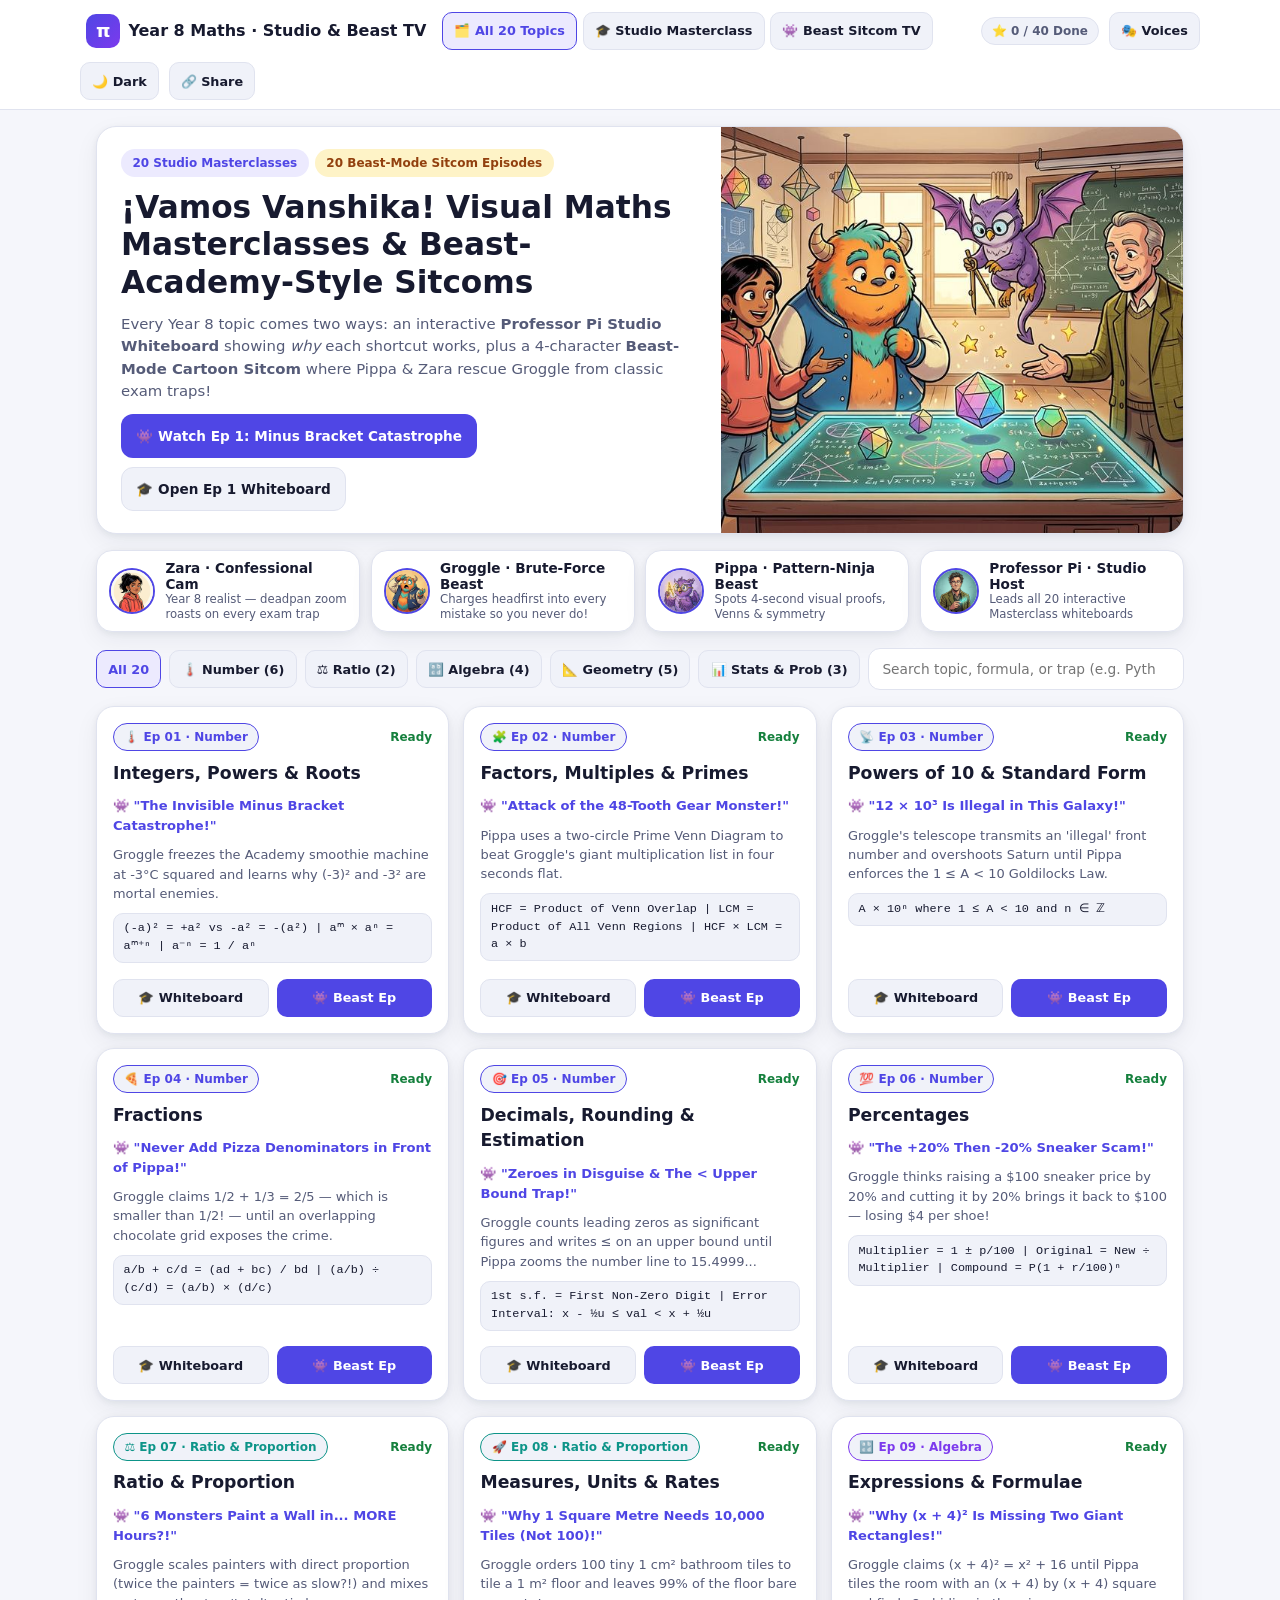
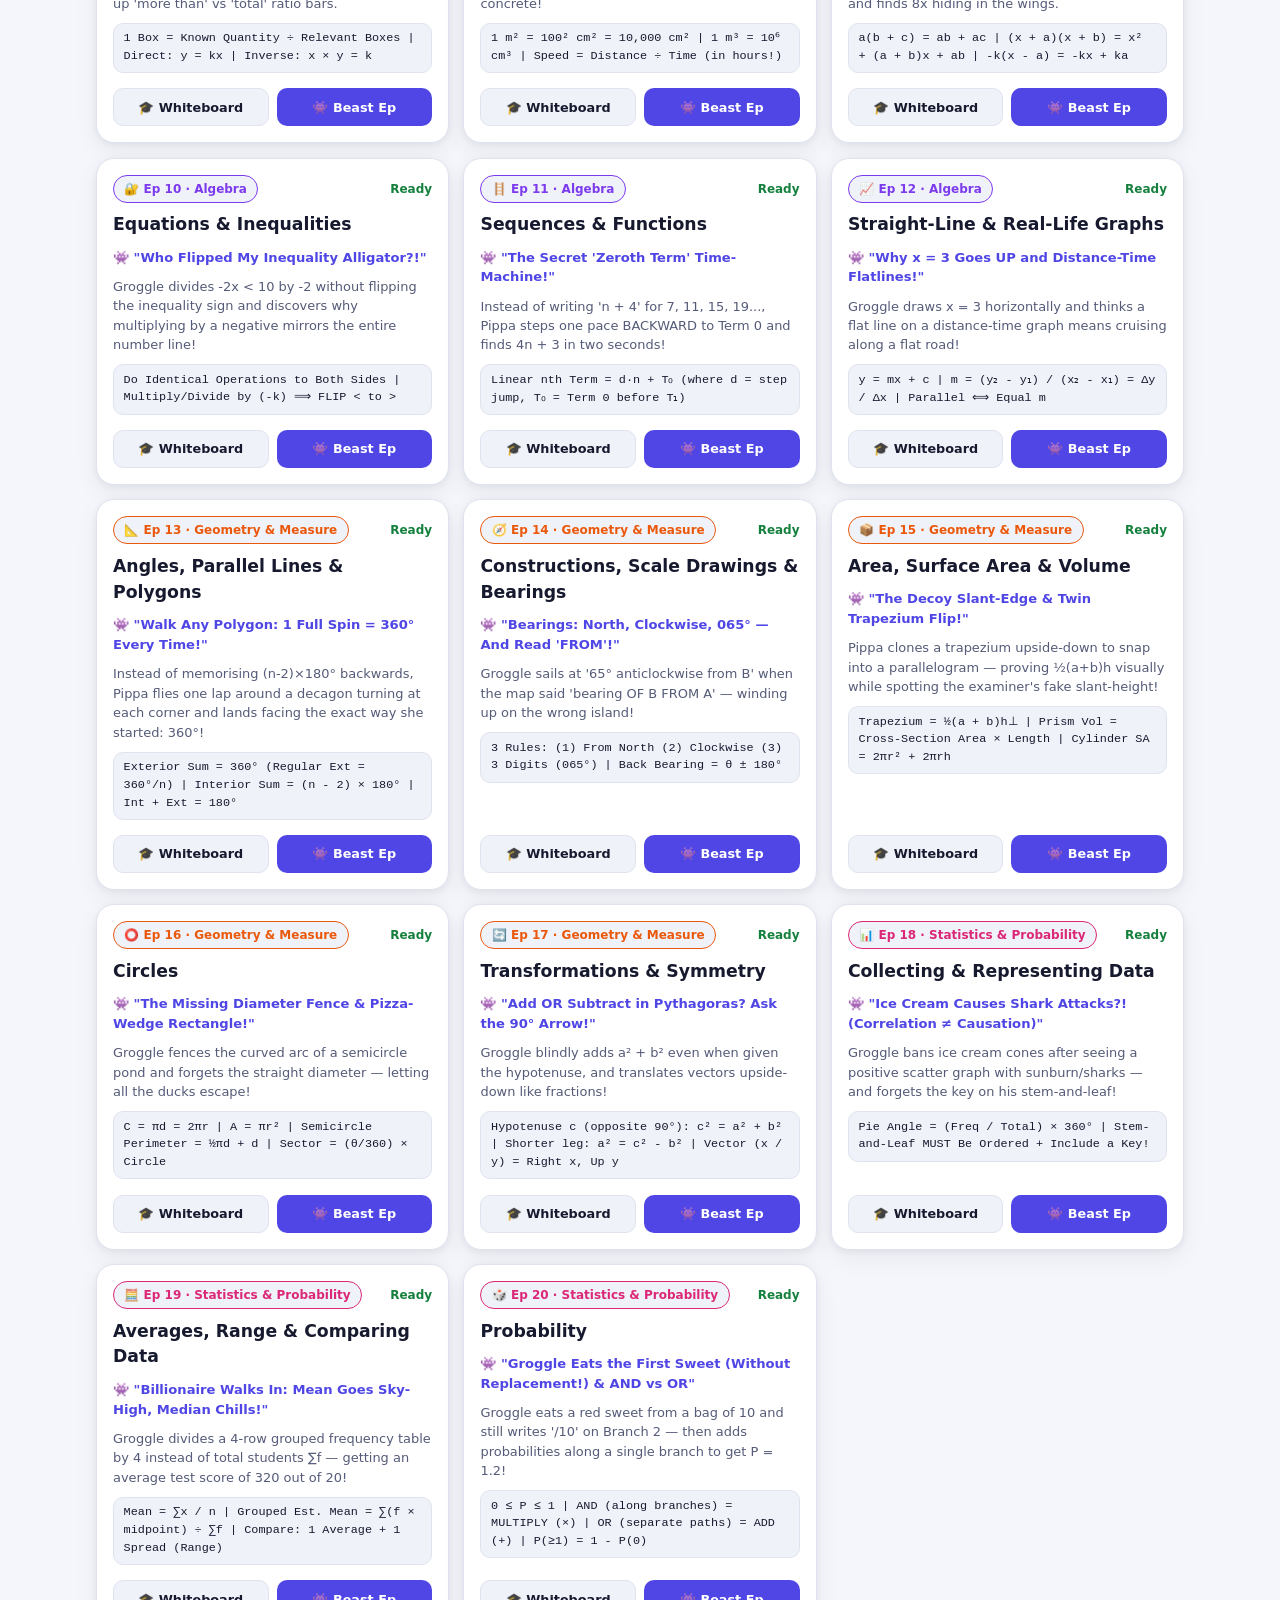
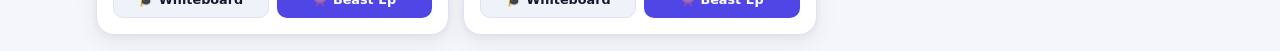
==== public/coaching/index.html @ c162de12 "Geography Lab skeleton: engine ported from Maths Lab, 17-topic contract, geography authoring spec Co" ====
<!DOCTYPE html>
<html lang="en" data-theme="light">
<head>
<meta charset="UTF-8">
<meta name="viewport" content="width=device-width, initial-scale=1.0">
<title>Year 8 Maths Lab — Studio Masterclasses &amp; Beast-Mode Sitcoms</title>
<style>
:root {
  --bg: #f5f6fb;
  --surface: #ffffff;
  --surface-2: #f0f2f9;
  --ink: #171a2f;
  --ink-2: #555b78;
  --line: #e0e3ef;
  --brand: #4f46e5;
  --brand-2: #7c3aed;
  --brand-ink: #ffffff;
  --brand-soft: #eceafe;
  --accent: #f59e0b;
  --accent-soft: #fef3c7;
  --good: #15803d;
  --good-soft: #dcfce7;
  --bad: #c2410c;
  --bad-soft: #ffedd5;
  --info: #0369a1;
  --info-soft: #e0f2fe;
  --s-number: #4f46e5;
  --s-ratio: #0d9488;
  --s-algebra: #7c3aed;
  --s-geometry: #ea580c;
  --s-stats: #db2777;
  --shadow: 0 2px 6px rgba(23,26,47,0.06), 0 8px 24px rgba(23,26,47,0.06);
}
html[data-theme="dark"] {
  --bg: #0e1020;
  --surface: #171a2f;
  --surface-2: #1f2340;
  --ink: #eef0ff;
  --ink-2: #a8aecb;
  --line: #2c3156;
  --brand: #8b85ff;
  --brand-2: #b18cff;
  --brand-ink: #0e1020;
  --brand-soft: #262a52;
  --accent: #fbbf24;
  --accent-soft: #3a2f10;
  --good: #4ade80;
  --good-soft: #12301f;
  --bad: #fb923c;
  --bad-soft: #3a1f10;
  --info: #38bdf8;
  --info-soft: #0c2a3a;
  --s-number: #8b85ff;
  --s-ratio: #2dd4bf;
  --s-algebra: #b18cff;
  --s-geometry: #fb923c;
  --s-stats: #f472b6;
  --shadow: 0 2px 8px rgba(0,0,0,0.35), 0 10px 28px rgba(0,0,0,0.3);
}
* { box-sizing: border-box; }
body {
  margin: 0;
  background: var(--bg);
  color: var(--ink);
  font-family: ui-sans-serif, system-ui, -apple-system, "Segoe UI", Roboto, sans-serif;
  line-height: 1.5;
  -webkit-tap-highlight-color: transparent;
}
button, select, input { font-family: inherit; }
.topbar {
  position: sticky;
  top: 0;
  z-index: 40;
  background: var(--surface);
  border-bottom: 1px solid var(--line);
  padding: 0.55rem 1rem;
}
.topbar-inner {
  max-width: 1120px;
  margin: 0 auto;
  display: flex;
  align-items: center;
  gap: 0.6rem;
  flex-wrap: wrap;
}
.brand-mark {
  display: inline-flex;
  align-items: center;
  gap: 0.5rem;
  font-weight: 900;
  font-size: 1rem;
  color: var(--ink);
  background: none;
  border: 0;
  padding: 0.25rem 0.4rem;
  cursor: pointer;
  min-height: 44px;
}
.pi-badge {
  width: 34px;
  height: 34px;
  border-radius: 10px;
  background: linear-gradient(135deg, var(--brand), var(--brand-2));
  color: #fff;
  display: inline-flex;
  align-items: center;
  justify-content: center;
  font-size: 1.15rem;
  font-weight: 900;
}
.nav-tabs {
  display: flex;
  gap: 0.35rem;
  flex-wrap: wrap;
}
.btn {
  display: inline-flex;
  align-items: center;
  justify-content: center;
  gap: 0.4rem;
  min-height: 44px;
  padding: 0.5rem 0.9rem;
  border-radius: 12px;
  border: 1px solid var(--line);
  background: var(--surface-2);
  color: var(--ink);
  font-weight: 800;
  font-size: 0.85rem;
  cursor: pointer;
  transition: transform 0.12s ease, background 0.15s ease, border-color 0.15s ease;
  white-space: nowrap;
}
.btn:hover { border-color: var(--brand); }
.btn:active { transform: scale(0.98); }
.btn-primary {
  background: var(--brand);
  color: var(--brand-ink);
  border-color: transparent;
}
.btn-accent {
  background: var(--accent);
  color: #171a2f;
  border-color: transparent;
}
.btn-active {
  background: var(--brand-soft);
  color: var(--brand);
  border-color: var(--brand);
}
.btn-sm {
  min-height: 38px;
  padding: 0.35rem 0.7rem;
  font-size: 0.8rem;
  border-radius: 10px;
}
.spacer { flex: 1; }
.chip {
  display: inline-flex;
  align-items: center;
  gap: 0.3rem;
  padding: 0.25rem 0.65rem;
  border-radius: 999px;
  font-size: 0.75rem;
  font-weight: 800;
  background: var(--surface-2);
  color: var(--ink-2);
  border: 1px solid var(--line);
  font-variant-numeric: tabular-nums;
}
.container {
  max-width: 1120px;
  margin: 0 auto;
  padding: 1rem;
}
.embed-mode .topbar { display: none; }
.embed-mode .only-standalone { display: none !important; }
.embed-mode .container { padding: 0.5rem; max-width: 100%; }

/* Hero & Cast */
.hero-card {
  background: var(--surface);
  border: 1px solid var(--line);
  border-radius: 20px;
  box-shadow: var(--shadow);
  overflow: hidden;
  display: grid;
  grid-template-columns: 1.15fr 0.85fr;
  gap: 0;
  margin-bottom: 1rem;
}
@media (max-width: 820px) {
  .hero-card { grid-template-columns: 1fr; }
}
.hero-copy {
  padding: 1.35rem 1.5rem;
  display: flex;
  flex-direction: column;
  justify-content: center;
  gap: 0.75rem;
}
.hero-title {
  margin: 0;
  font-size: clamp(1.35rem, 2.6vw, 1.95rem);
  font-weight: 900;
  line-height: 1.2;
}
.hero-sub {
  margin: 0;
  color: var(--ink-2);
  font-size: 0.93rem;
}
.hero-art-wrap {
  position: relative;
  min-height: 220px;
  background: var(--surface-2);
}
.hero-art-wrap img {
  width: 100%;
  height: 100%;
  object-fit: cover;
  display: block;
}
.cast-strip {
  display: grid;
  grid-template-columns: repeat(4, minmax(0, 1fr));
  gap: 0.65rem;
  margin-bottom: 1rem;
}
@media (max-width: 720px) {
  .cast-strip { grid-template-columns: repeat(2, minmax(0, 1fr)); }
}
.cast-pill {
  display: flex;
  align-items: center;
  gap: 0.65rem;
  padding: 0.6rem 0.75rem;
  background: var(--surface);
  border: 1px solid var(--line);
  border-radius: 16px;
  box-shadow: var(--shadow);
  cursor: pointer;
  text-align: left;
  min-height: 64px;
}
.cast-pill:hover { border-color: var(--brand); }
.cast-pill img {
  width: 46px;
  height: 46px;
  border-radius: 50%;
  object-fit: cover;
  border: 2px solid var(--brand);
  flex-shrink: 0;
}
.cast-name { font-weight: 900; font-size: 0.85rem; color: var(--ink); }
.cast-role { font-size: 0.73rem; color: var(--ink-2); line-height: 1.25; }

/* Filters & Grid */
.filter-bar {
  display: flex;
  gap: 0.5rem;
  flex-wrap: wrap;
  align-items: center;
  margin-bottom: 1rem;
}
.search-input {
  min-height: 42px;
  padding: 0.45rem 0.85rem;
  border-radius: 12px;
  border: 1px solid var(--line);
  background: var(--surface);
  color: var(--ink);
  font-size: 0.86rem;
  min-width: 210px;
  flex: 1;
}
.topic-grid {
  display: grid;
  grid-template-columns: repeat(auto-fill, minmax(305px, 1fr));
  gap: 0.9rem;
}
.topic-card {
  background: var(--surface);
  border: 1px solid var(--line);
  border-radius: 18px;
  padding: 1rem;
  box-shadow: var(--shadow);
  display: flex;
  flex-direction: column;
  gap: 0.6rem;
}
.formula-pill {
  font-family: ui-monospace, SFMono-Regular, Menlo, monospace;
  font-size: 0.74rem;
  padding: 0.4rem 0.6rem;
  border-radius: 10px;
  background: var(--surface-2);
  color: var(--ink);
  border: 1px solid var(--line);
  overflow-x: auto;
}
.card-actions {
  margin-top: auto;
  padding-top: 0.35rem;
  display: grid;
  grid-template-columns: 1fr 1fr;
  gap: 0.5rem;
}

/* Stage layout */
.stage-header {
  display: flex;
  align-items: center;
  justify-content: space-between;
  gap: 0.6rem;
  flex-wrap: wrap;
  margin-bottom: 0.75rem;
}
.stage-card {
  background: var(--surface);
  border: 1px solid var(--line);
  border-radius: 20px;
  box-shadow: var(--shadow);
  padding: 1rem;
}
.chapter-pills {
  display: flex;
  gap: 0.4rem;
  overflow-x: auto;
  padding-bottom: 0.4rem;
  margin-bottom: 0.75rem;
}
.board-wrap {
  position: relative;
  border-radius: 16px;
  overflow: hidden;
  border: 2px solid var(--line);
  background: var(--surface-2);
}
canvas.math-stage {
  display: block;
  width: 100%;
  height: 300px;
}
@media (max-width: 600px) {
  canvas.math-stage { height: 250px; }
}
.eq-banner {
  margin-top: 0.65rem;
  padding: 0.65rem 0.9rem;
  border-radius: 12px;
  background: var(--brand-soft);
  color: var(--brand);
  font-weight: 900;
  font-size: 0.95rem;
  text-align: center;
  font-family: ui-monospace, SFMono-Regular, Menlo, monospace;
}
.slider-bar {
  margin-top: 0.65rem;
  padding: 0.6rem 0.9rem;
  border-radius: 12px;
  background: var(--surface-2);
  border: 1px solid var(--line);
  display: flex;
  align-items: center;
  gap: 0.75rem;
  flex-wrap: wrap;
}
.slider-bar input[type="range"] {
  flex: 1;
  min-width: 140px;
  accent-color: var(--brand);
  height: 28px;
  cursor: pointer;
}
.narration-box {
  margin-top: 0.75rem;
  padding: 0.85rem 1rem;
  border-radius: 14px;
  background: var(--surface-2);
  border-left: 4px solid var(--brand);
  display: flex;
  align-items: flex-start;
  gap: 0.75rem;
}
.coach-avatar-wrap {
  position: relative;
  flex-shrink: 0;
}
.coach-avatar-wrap img {
  width: 54px;
  height: 54px;
  border-radius: 50%;
  object-fit: cover;
  border: 2.5px solid var(--brand);
}
.transport-bar {
  margin-top: 0.75rem;
  display: flex;
  align-items: center;
  gap: 0.5rem;
  flex-wrap: wrap;
}

/* Sitcom Stage */
.sitcom-grid {
  display: grid;
  grid-template-columns: 1.05fr 0.95fr;
  gap: 0.9rem;
  align-items: stretch;
}
@media (max-width: 860px) {
  .sitcom-grid { grid-template-columns: 1fr; }
}
.comic-panel {
  border-radius: 18px;
  border: 3px solid var(--ink);
  background: linear-gradient(160deg, var(--surface) 0%, var(--surface-2) 100%);
  padding: 1rem;
  position: relative;
  display: flex;
  flex-direction: column;
  justify-content: space-between;
  min-height: 315px;
  transition: transform 0.22s ease, border-color 0.2s ease;
}
.comic-panel.cam-cutaway {
  border-color: #e11d48;
  background: radial-gradient(circle at 30% 20%, var(--bad-soft), var(--surface) 72%);
}
.rec-badge {
  display: none;
  align-items: center;
  gap: 0.35rem;
  font-size: 0.72rem;
  font-weight: 900;
  color: #e11d48;
  letter-spacing: 0.06em;
}
.comic-panel.cam-cutaway .rec-badge { display: inline-flex; }
.rec-dot {
  width: 9px;
  height: 9px;
  border-radius: 50%;
  background: #e11d48;
  animation: blinkRec 1s infinite;
}
@keyframes blinkRec { 0%, 100% { opacity: 1; } 50% { opacity: 0.2; } }

.stage-lineup {
  display: grid;
  grid-template-columns: repeat(4, minmax(0, 1fr));
  gap: 0.5rem;
  margin: 0.65rem 0;
}
.actor-slot {
  display: flex;
  flex-direction: column;
  align-items: center;
  padding: 0.45rem 0.3rem;
  border-radius: 14px;
  border: 2px solid transparent;
  opacity: 0.58;
  transform: scale(0.94);
  transition: transform 0.2s ease, opacity 0.2s ease, border-color 0.2s ease, background 0.2s ease;
}
.actor-slot.speaking {
  opacity: 1;
  transform: scale(1.05);
  border-color: var(--brand);
  background: var(--brand-soft);
}
.actor-portrait-box {
  position: relative;
  width: 68px;
  height: 68px;
}
.actor-portrait-box img {
  width: 100%;
  height: 100%;
  border-radius: 50%;
  object-fit: cover;
  border: 2.5px solid var(--ink);
}
.mouth-viseme {
  position: absolute;
  bottom: -4px;
  right: -4px;
  width: 26px;
  height: 22px;
  border-radius: 10px;
  background: var(--surface);
  border: 2px solid var(--ink);
  display: flex;
  align-items: center;
  justify-content: center;
}
.speech-bubble {
  position: relative;
  background: var(--surface);
  border: 2.5px solid var(--ink);
  border-radius: 16px;
  padding: 0.85rem 1rem;
  font-weight: 800;
  font-size: 0.96rem;
  box-shadow: 4px 4px 0 rgba(23,26,47,0.14);
}
.speech-bubble.shout {
  border-color: var(--bad);
  background: var(--bad-soft);
}
.speech-bubble.eureka {
  border-color: var(--accent);
  background: var(--accent-soft);
}
html[data-theme="dark"] .speech-bubble.eureka { color: var(--ink); }

/* Quiz & Trap Cards */
.quiz-card {
  margin-top: 1rem;
  padding: 1rem;
  border-radius: 16px;
  border: 2px solid var(--line);
  background: var(--surface);
}
.opt-grid {
  display: grid;
  grid-template-columns: repeat(2, minmax(0, 1fr));
  gap: 0.55rem;
  margin-top: 0.7rem;
}
@media (max-width: 540px) {
  .opt-grid { grid-template-columns: 1fr; }
}
.opt-btn {
  min-height: 46px;
  padding: 0.6rem 0.85rem;
  border-radius: 12px;
  border: 2px solid var(--line);
  background: var(--surface-2);
  color: var(--ink);
  font-weight: 800;
  text-align: left;
  cursor: pointer;
}
.opt-btn.correct { background: var(--good-soft); border-color: var(--good); color: var(--good); }
.opt-btn.wrong { background: var(--bad-soft); border-color: var(--bad); color: var(--bad); }
.feedback-box {
  margin-top: 0.75rem;
  padding: 0.8rem 0.95rem;
  border-radius: 12px;
  background: var(--surface-2);
  border-left: 4px solid var(--good);
  font-size: 0.86rem;
}
.trap-grid {
  display: grid;
  grid-template-columns: repeat(3, minmax(0, 1fr));
  gap: 0.75rem;
  margin-top: 0.75rem;
}
@media (max-width: 820px) {
  .trap-grid { grid-template-columns: 1fr; }
}
.trap-item {
  padding: 0.85rem;
  border-radius: 14px;
  border: 1.5px solid var(--line);
  background: var(--surface-2);
  display: flex;
  flex-direction: column;
  gap: 0.55rem;
}

/* Broadcast clean mode */
.broadcast-on .hide-broadcast { display: none !important; }

/* Modal & Toast */
.modal-backdrop {
  position: fixed;
  inset: 0;
  z-index: 80;
  background: rgba(14, 16, 32, 0.62);
  display: none;
  align-items: center;
  justify-content: center;
  padding: 1rem;
}
.modal-backdrop.open { display: flex; }
.modal-box {
  width: 100%;
  max-width: 540px;
  background: var(--surface);
  border: 1px solid var(--line);
  border-radius: 20px;
  padding: 1.2rem;
  box-shadow: var(--shadow);
  max-height: 90vh;
  overflow-y: auto;
}
.toast {
  position: fixed;
  bottom: 1.2rem;
  right: 1.2rem;
  z-index: 95;
  padding: 0.7rem 1rem;
  border-radius: 12px;
  background: var(--ink);
  color: var(--surface);
  font-weight: 800;
  font-size: 0.85rem;
  display: none;
  box-shadow: var(--shadow);
}
.toast.show { display: block; }
.hidden { display: none !important; }
</style>
</head>
<body>

<header class="topbar hide-broadcast" id="top-header">
  <div class="topbar-inner">
    <button type="button" class="brand-mark" onclick="setMainView('hub')" aria-label="Back to all 20 topics">
      <span class="pi-badge" aria-hidden="true">π</span>
      <span>Year 8 Maths · Studio &amp; Beast TV</span>
    </button>
    <nav class="nav-tabs" aria-label="Coaching views">
      <button type="button" class="btn btn-sm btn-active" id="nav-hub-btn" onclick="setMainView('hub')">🗂️ All 20 Topics</button>
      <button type="button" class="btn btn-sm" id="nav-mc-btn" onclick="setMainView('masterclass')">🎓 Studio Masterclass</button>
      <button type="button" class="btn btn-sm" id="nav-sitcom-btn" onclick="setMainView('sitcom')">👾 Beast Sitcom TV</button>
    </nav>
    <div class="spacer"></div>
    <span class="chip" id="watched-counter" title="Completed Masterclasses and Beast Sitcoms">⭐ 0 / 40 Done</span>
    <button type="button" class="btn btn-sm" onclick="openVoiceModal()" aria-label="Voice Cast Settings">🎭 Voices</button>
    <button type="button" class="btn btn-sm" id="theme-btn" onclick="toggleTheme()" aria-label="Toggle Light or Dark Theme">🌙 Dark</button>
    <button type="button" class="btn btn-sm" onclick="shareCurrentView()" aria-label="Copy link">🔗 Share</button>
  </div>
</header>

<main class="container" id="app-container">

  <!-- VIEW 1: 20-TOPIC HUB -->
  <section id="hub-view">
    <div class="hero-card">
      <div class="hero-copy">
        <div style="display:flex;gap:0.4rem;flex-wrap:wrap;">
          <span class="chip" style="background:var(--brand-soft);color:var(--brand);border-color:transparent;">20 Studio Masterclasses</span>
          <span class="chip" style="background:var(--accent-soft);color:#92400e;border-color:transparent;">20 Beast-Mode Sitcom Episodes</span>
        </div>
        <h1 class="hero-title">¡Vamos Vanshika! Visual Maths Masterclasses &amp; Beast-Academy-Style Sitcoms</h1>
        <p class="hero-sub">Every Year 8 topic comes two ways: an interactive <strong>Professor Pi Studio Whiteboard</strong> showing <em>why</em> each shortcut works, plus a 4-character <strong>Beast-Mode Cartoon Sitcom</strong> where Pippa &amp; Zara rescue Groggle from classic exam traps!</p>
        <div style="display:flex;gap:0.55rem;flex-wrap:wrap;">
          <button type="button" class="btn btn-primary" onclick="openTopicMode('integers-powers', 'sitcom')">👾 Watch Ep 1: Minus Bracket Catastrophe</button>
          <button type="button" class="btn" onclick="openTopicMode('integers-powers', 'masterclass')">🎓 Open Ep 1 Whiteboard</button>
        </div>
      </div>
      <div class="hero-art-wrap">
        <img id="hero-banner-img" alt="Beast Mode Maths Academy cast gathered around a glowing geometry holo-table">
      </div>
    </div>

    <div class="cast-strip" aria-label="Meet the Cast — tap any character to hear their voice">
      <button type="button" class="cast-pill" onclick="auditionCastBanner('zara')">
        <img id="cast-img-zara" alt="Zara portrait">
        <div>
          <div class="cast-name">Zara · Confessional Cam</div>
          <div class="cast-role">Year 8 realist — deadpan zoom roasts on every exam trap</div>
        </div>
      </button>
      <button type="button" class="cast-pill" onclick="auditionCastBanner('groggle')">
        <img id="cast-img-groggle" alt="Groggle Beast portrait">
        <div>
          <div class="cast-name">Groggle · Brute-Force Beast</div>
          <div class="cast-role">Charges headfirst into every mistake so you never do!</div>
        </div>
      </button>
      <button type="button" class="cast-pill" onclick="auditionCastBanner('pippa')">
        <img id="cast-img-pippa" alt="Pippa Owl-Dragon portrait">
        <div>
          <div class="cast-name">Pippa · Pattern-Ninja Beast</div>
          <div class="cast-role">Spots 4-second visual proofs, Venns &amp; symmetry</div>
        </div>
      </button>
      <button type="button" class="cast-pill" onclick="auditionCastBanner('profpi')">
        <img id="cast-img-profpi" alt="Professor Pi portrait">
        <div>
          <div class="cast-name">Professor Pi · Studio Host</div>
          <div class="cast-role">Leads all 20 interactive Masterclass whiteboards</div>
        </div>
      </button>
    </div>

    <div class="filter-bar">
      <button type="button" class="btn btn-sm btn-active" id="strand-all" onclick="filterStrand('All')">All 20</button>
      <button type="button" class="btn btn-sm" id="strand-number" onclick="filterStrand('Number')">🌡️ Number (6)</button>
      <button type="button" class="btn btn-sm" id="strand-ratio" onclick="filterStrand('Ratio & Proportion')">⚖️ Ratio (2)</button>
      <button type="button" class="btn btn-sm" id="strand-algebra" onclick="filterStrand('Algebra')">🔡 Algebra (4)</button>
      <button type="button" class="btn btn-sm" id="strand-geometry" onclick="filterStrand('Geometry & Measure')">📐 Geometry (5)</button>
      <button type="button" class="btn btn-sm" id="strand-stats" onclick="filterStrand('Statistics & Probability')">📊 Stats &amp; Prob (3)</button>
      <input type="search" id="topic-search" class="search-input" placeholder="Search topic, formula, or trap (e.g. Pythagoras, Venn, standard form)..." oninput="onSearchInput(this.value)" aria-label="Search topics">
    </div>

    <div class="topic-grid" id="topic-grid-box"></div>
  </section>

  <!-- VIEW 2: INTERACTIVE STUDIO MASTERCLASS WHITEBOARD -->
  <section id="mc-view" class="hidden">
    <div class="stage-header hide-broadcast">
      <div style="display:flex;align-items:center;gap:0.5rem;flex-wrap:wrap;">
        <button type="button" class="btn btn-sm only-standalone" onclick="setMainView('hub')">← All 20 Topics</button>
        <button type="button" class="btn btn-sm only-standalone" onclick="stepTopic(-1)" aria-label="Previous topic">◀ Prev Topic</button>
        <span class="chip" id="mc-topic-badge" style="font-size:0.84rem;color:var(--ink);font-weight:900;">Topic 1</span>
        <button type="button" class="btn btn-sm only-standalone" onclick="stepTopic(1)" aria-label="Next topic">Next Topic ▶</button>
      </div>
      <div style="display:flex;align-items:center;gap:0.5rem;flex-wrap:wrap;">
        <button type="button" class="btn btn-sm btn-accent" onclick="switchActiveMode('sitcom')">👾 Switch to Beast Sitcom Episode →</button>
      </div>
    </div>

    <div class="stage-card">
      <div class="chapter-pills" id="mc-chapter-bar" role="tablist" aria-label="Masterclass chapters"></div>

      <div class="board-wrap">
        <canvas id="mc-canvas" class="math-stage"></canvas>
      </div>

      <div class="eq-banner" id="mc-eq-banner"></div>

      <div class="slider-bar">
        <label for="mc-slider" style="font-weight:800;font-size:0.84rem;" id="mc-slider-label">Interactive Parameter:</label>
        <input type="range" id="mc-slider" min="1" max="6" value="3" step="1" oninput="onMcSlider(this.value)">
        <span class="chip" id="mc-slider-val" style="background:var(--brand);color:var(--brand-ink);border:0;">3</span>
      </div>

      <div class="narration-box">
        <div class="coach-avatar-wrap">
          <img id="mc-prof-img" alt="Professor Pi narrating">
        </div>
        <div style="min-width:0;flex:1;">
          <div style="font-weight:900;font-size:0.82rem;color:var(--brand);" id="mc-chapter-title">Chapter 1</div>
          <div style="font-weight:800;font-size:0.88rem;margin-top:0.15rem;" id="mc-caption-line"></div>
          <p style="margin:0.35rem 0 0;font-size:0.9rem;color:var(--ink-2);" id="mc-narration-text"></p>
        </div>
      </div>

      <div class="transport-bar">
        <button type="button" class="btn btn-primary" id="mc-play-btn" onclick="toggleMcPlay()">▶ Play Spoken Masterclass</button>
        <button type="button" class="btn btn-sm" onclick="stepMcChapter(-1)">⏮ Prev Step</button>
        <button type="button" class="btn btn-sm" onclick="stepMcChapter(1)">Next Step ⏭</button>
        <label for="mc-speed-sel" class="chip" style="cursor:pointer;">
          Speed
          <select id="mc-speed-sel" onchange="setSpeed(this.value)" style="border:0;background:transparent;color:inherit;font-weight:800;">
            <option value="0.9">0.9×</option>
            <option value="1" selected>1.0×</option>
            <option value="1.15">1.15×</option>
            <option value="1.3">1.3×</option>
          </select>
        </label>
        <button type="button" class="btn btn-sm" onclick="openVoiceModal()">🎭 Voice Cast</button>
      </div>

      <div class="quiz-card" id="mc-checkpoint-box"></div>
    </div>
  </section>

  <!-- VIEW 3: BEAST-MODE CARTOON SITCOM EPISODE -->
  <section id="sitcom-view" class="hidden">
    <div class="stage-header hide-broadcast">
      <div style="display:flex;align-items:center;gap:0.5rem;flex-wrap:wrap;">
        <button type="button" class="btn btn-sm only-standalone" onclick="setMainView('hub')">← All 20 Episodes</button>
        <button type="button" class="btn btn-sm only-standalone" onclick="stepTopic(-1)" aria-label="Previous episode">◀ Prev Ep</button>
        <span class="chip" id="sitcom-ep-badge" style="font-size:0.84rem;color:var(--ink);font-weight:900;">S01E01</span>
        <button type="button" class="btn btn-sm only-standalone" onclick="stepTopic(1)" aria-label="Next episode">Next Ep ▶</button>
      </div>
      <div style="display:flex;align-items:center;gap:0.5rem;flex-wrap:wrap;">
        <button type="button" class="btn btn-sm" id="broadcast-btn" onclick="toggleBroadcast()">🎥 YouTube Mode</button>
        <button type="button" class="btn btn-sm btn-active" onclick="switchActiveMode('masterclass')">🎓 Open Studio Whiteboard →</button>
      </div>
    </div>

    <div class="stage-card">
      <div style="display:flex;align-items:center;justify-content:space-between;gap:0.5rem;flex-wrap:wrap;margin-bottom:0.65rem;">
        <div>
          <div style="font-size:0.76rem;font-weight:900;color:var(--brand);text-transform:uppercase;letter-spacing:0.05em;" id="sitcom-scene-label">Scene 1</div>
          <h2 style="margin:0.1rem 0 0;font-size:1.2rem;font-weight:900;" id="sitcom-ep-title">Episode Title</h2>
        </div>
        <div class="chapter-pills" id="sitcom-beat-strip" style="margin:0;padding:0;"></div>
      </div>

      <div class="sitcom-grid">
        <!-- Left: Multi-Character Comic Panel + Lip-Sync Cast -->
        <div class="comic-panel" id="sitcom-comic-panel">
          <div style="display:flex;align-items:center;justify-content:space-between;gap:0.5rem;">
            <span class="chip" id="sitcom-mood-chip" style="font-weight:900;">🎬 BEAST ACADEMY STUDIO</span>
            <span class="rec-badge"><span class="rec-dot"></span> CONFESSIONAL CAM · REC</span>
          </div>

          <div class="stage-lineup" id="sitcom-cast-lineup"></div>

          <div class="speech-bubble" id="sitcom-speech-bubble">
            <div style="font-size:0.75rem;font-weight:900;text-transform:uppercase;color:var(--brand);margin-bottom:0.25rem;" id="sitcom-speaker-name">Groggle</div>
            <div id="sitcom-dialogue-text"></div>
          </div>
        </div>

        <!-- Right: Synchronized Holo-Table Visual Proof -->
        <div style="display:flex;flex-direction:column;gap:0.55rem;">
          <div class="board-wrap" style="flex:1;">
            <canvas id="sitcom-canvas" class="math-stage"></canvas>
          </div>
          <div class="slider-bar" style="margin:0;">
            <label for="sitcom-slider" style="font-weight:800;font-size:0.8rem;" id="sitcom-slider-label">Holo-Table Control:</label>
            <input type="range" id="sitcom-slider" min="1" max="6" value="3" step="1" oninput="onMcSlider(this.value)">
            <span class="chip" id="sitcom-slider-val">3</span>
          </div>
        </div>
      </div>

      <div class="transport-bar">
        <button type="button" class="btn btn-primary" id="sitcom-play-btn" onclick="toggleSitcomPlay()">▶ Play Cartoon Episode</button>
        <button type="button" class="btn btn-sm" onclick="stepSitcomLine(-1)">⏮ Prev Line</button>
        <button type="button" class="btn btn-sm" onclick="stepSitcomLine(1)">Next Line ⏭</button>
        <button type="button" class="btn btn-sm" onclick="openVoiceModal()">🎭 Voice Cast</button>
        <button type="button" class="btn btn-sm hide-broadcast" id="exit-broadcast-note" onclick="toggleBroadcast()" style="display:none;">Exit Broadcast</button>
      </div>

      <!-- End of Episode: Beast Trap or Truth? Roast Game -->
      <div class="quiz-card hide-broadcast" style="margin-top:1rem;">
        <div style="display:flex;align-items:center;justify-content:space-between;gap:0.5rem;flex-wrap:wrap;">
          <div>
            <h3 style="margin:0;font-size:1rem;font-weight:900;">🔥 Beast Trap or Truth? — Roast Groggle's Maths!</h3>
            <p style="margin:0.15rem 0 0;font-size:0.82rem;color:var(--ink-2);">Tap <strong>🚨 TRAP!</strong> or <strong>✅ TRUTH!</strong> on all 3 cards (answers stay hidden until you act).</p>
          </div>
          <span class="chip" id="trap-score-chip" style="background:var(--accent-soft);color:#92400e;border:0;">Score: 0 / 3</span>
        </div>
        <div class="trap-grid" id="sitcom-trap-grid"></div>
      </div>
    </div>
  </section>

</main>

<!-- VOICE CAST & NEURAL STUDIO MODAL -->
<div class="modal-backdrop" id="voice-modal" role="dialog" aria-modal="true" aria-labelledby="voice-modal-title">
  <div class="modal-box">
    <div style="display:flex;align-items:center;justify-content:space-between;gap:0.5rem;margin-bottom:0.75rem;">
      <h2 id="voice-modal-title" style="margin:0;font-size:1.1rem;font-weight:900;">🎭 4-Character Voice Cast &amp; Audio Engine</h2>
      <button type="button" class="btn btn-sm" onclick="closeVoiceModal()">✕ Close</button>
    </div>
    <p style="margin:0 0 0.85rem;font-size:0.84rem;color:var(--ink-2);">Each character is locked to a distinct voice profile (female voices for Zara &amp; Pippa, warm British coach for Professor Pi, deep comic voice for Groggle). Swap or test any voice below:</p>
    <div id="voice-cast-rows" style="display:flex;flex-direction:column;gap:0.65rem;"></div>
    <div style="margin-top:0.9rem;padding:0.75rem;border-radius:12px;background:var(--surface-2);border:1px solid var(--line);display:flex;align-items:center;justify-content:space-between;gap:0.75rem;flex-wrap:wrap;">
      <div style="min-width:0;flex:1;">
        <div style="font-weight:900;font-size:0.85rem;">✨ Kokoro-82M Browser Neural Voices (Optional HD)</div>
        <div style="font-size:0.76rem;color:var(--ink-2);" id="neural-status-text">Instant device voices active (zero download wait). Toggle HD neural voices when online on Mac/iPad.</div>
      </div>
      <button type="button" class="btn btn-sm btn-primary" id="neural-toggle-btn" onclick="toggleNeuralAudio()">Enable HD Neural</button>
    </div>
  </div>
</div>

<div class="toast" id="toast-box" role="status" aria-live="polite"></div>

<script>
var TOPICS = [{"id": "integers-powers", "num": 1, "title": "Integers, Powers & Roots", "strand": "Number", "icon": "🌡️", "vizType": "powers_sign", "sliderLabel": "Base value a", "sliderMin": 2, "sliderMax": 6, "sliderDefault": 3, "epTitle": "The Invisible Minus Bracket Catastrophe!", "epHook": "Groggle freezes the Academy smoothie machine at -3°C squared and learns why (-3)² and -3² are mortal enemies.", "keyFormula": "(-a)² = +a²  vs  -a² = -(a²)  |  aᵐ × aⁿ = aᵐ⁺ⁿ  |  a⁻ⁿ = 1 / aⁿ", "masterclass": {"chapters": [{"title": "1. Discovery Hook: Two Buttons, Opposite Answers", "boardEq": "(-3)² = +9   but   -3² = -9", "caption": "Why do (-3)² and -3² give opposite signs when the digits look identical?", "narration": "Welcome to Studio Masterclass, Vanshika! Look closely at the board. Negative three in brackets squared equals positive nine, yet negative three squared without brackets equals negative nine! Before touching any rule, ask: what is the power of two actually hugging?"}, {"title": "2. Visual Proof: Who Does the Exponent Hug?", "boardEq": "(-a)² = (-a) × (-a) = +a²  |  -a² = -(a × a)", "caption": "An exponent only applies to the symbol immediately to its left — brackets bundle the minus sign inside!", "narration": "Drag the base slider below the whiteboard to test different numbers. With brackets, the exponent hugs the entire parcel, so negative three times negative three flips direction twice on the number line to land on positive nine. Without brackets, BIDMAS powers three first to get nine, and the lonely minus waits outside to make negative nine!"}, {"title": "3. Pattern Escalator: Zero & Negative Indices", "boardEq": "3³=27 → 3²=9 → 3¹=3 → 3⁰=1 → 3⁻¹=1/3 → 3⁻²=1/9", "caption": "Stepping down an index divides by the base — never multiplies by a negative!", "narration": "Watch what happens as we step down the powers of three. Twenty-seven divided by three is nine, divided by three is three, divided by three again forces three to the power zero to equal one! Keep dividing by three and three to the negative two becomes one ninth — a tiny positive fraction, never a negative number."}, {"title": "4. Examiner Trap vs Beast Shortcut", "boardEq": "TRAP: 2⁻³ = -6 ❌   |   SHORTCUT: 2⁻³ = 1 / 2³ = 1/8 ✅", "caption": "Negative index = Reciprocal ('1 over'), NOT a negative answer!", "narration": "Examiners love setting two traps in one question: evaluating minus four squared without brackets, or writing two to the negative three as minus six. Whenever you spot a negative power, whisper 'reciprocal' — flip it downstairs into one over two cubed, giving positive one eighth."}], "checkpoint": {"question": "Work out the exact value of (-4)² + -4² + 5⁰.", "options": ["1", "33", "-31", "0"], "correct": 0, "ask": "Evaluate brackets vs no-brackets squares plus a zero power, then sum them.", "answerText": "1", "why": "(-4)² = +16, while -4² = -(4×4) = -16, so they cancel to 0; then 5⁰ = 1, giving 0 + 1 = 1."}}, "sitcom": {"lines": [{"sp": "groggle", "mood": "shout", "scene": "Scene 1 · Smoothie Lab Disaster", "display": "STAND BACK! The recipe needs +9°C, so I typed -3² on the cryo-dial! Minus times minus is PLUS, baby!", "spoken": "Stand back everyone! The smoothie recipe needs plus nine degrees, so I typed minus three squared on the cryo dial! Minus times minus is plus, baby!"}, {"sp": "zara", "mood": "cam", "scene": "Scene 2 · Confessional Cam", "display": "🎥 [CONFESSIONAL] Every element in this room just froze solid. Even my eyelashes have icicles because Groggle forgot two curved lines called BRACKETS.", "spoken": "Every single thing in this room just froze solid. Even my eyelashes have icicles, because Groggle forgot two little curved lines called brackets."}, {"sp": "pippa", "mood": "eureka", "scene": "Scene 3 · Pippa's Exponent Hug Rule", "display": "Hoot-ha! Exponents have short arms, Groggle! Without brackets, the little ² only hugs the 3 → -(3 × 3) = -9°C!", "spoken": "Hoot ha! Exponents have tiny short arms, Groggle! Without brackets, the little two only hugs the three, giving minus open bracket three times three, which is negative nine degrees!"}, {"sp": "groggle", "mood": "normal", "scene": "Scene 3 · Pippa's Exponent Hug Rule", "display": "Wait—so if I wrap the minus inside a bracket hug like (-3)², THEN both minuses multiply?", "spoken": "Wait a second. So if I wrap the minus sign inside a bracket hug, like open bracket negative three close bracket squared, then both minuses multiply?"}, {"sp": "profpi", "mood": "normal", "scene": "Scene 4 · Professor Pi's Escalator Test", "display": "Spot on! (-3) × (-3) = +9. Now quick — defrost valve B says 2⁻³ litres per second. Don't you dare say -6!", "spoken": "Spot on Groggle! Negative three times negative three is positive nine. Now quick, defrost valve B says two to the power negative three litres per second. Don't you dare say negative six!"}, {"sp": "pippa", "mood": "eureka", "scene": "Scene 4 · Professor Pi's Escalator Test", "display": "Walk down the division staircase! 2²=4, 2¹=2, 2⁰=1, 2⁻¹=1/2, 2⁻²=1/4, so 2⁻³ = 1/8!", "spoken": "Walk down the division staircase! Two squared is four, two to the one is two, two to the zero is one, then a half, a quarter, and two to the negative three is one eighth!"}, {"sp": "zara", "mood": "normal", "scene": "Scene 5 · Showdown Solve", "display": "Negative power means FLIP IT DOWNSTAIRS, not flip it negative. Cryo-blender unlocked: (-5)² - 3² + 7⁰ = 25 - 9 + 1 = 17!", "spoken": "Negative power means flip it downstairs, not flip it negative. Cryo blender unlocked: bracket negative five squared is twenty-five, minus nine, plus seven to the zero which is one, equals seventeen!"}, {"sp": "groggle", "mood": "normal", "scene": "Scene 5 · Showdown Solve", "display": "Mango slushies saved! From now on, every negative number gets a bracket seatbelt before squaring!", "spoken": "Mango slushies saved! From now on, every negative number gets a bracket seatbelt before squaring!"}], "traps": [{"stmt": "(-5)² and -5² both equal +25.", "isTruth": false, "fix": "TRAP! (-5)² = +25, whereas -5² means -(5 × 5) = -25 because only the 5 is squared."}, {"stmt": "3⁻² equals 1/9, which is greater than zero.", "isTruth": true, "fix": "TRUTH! A negative index takes the reciprocal: 3⁻² = 1 / 3² = 1/9 > 0."}, {"stmt": "Any non-zero number raised to the power 0 equals 1 (so (-99)⁰ = 1).", "isTruth": true, "fix": "TRUTH! Dividing any non-zero value by itself gives a¹ ÷ a¹ = a⁰ = 1."}]}}, {"id": "factors-multiples", "num": 2, "title": "Factors, Multiples & Primes", "strand": "Number", "icon": "🧩", "vizType": "prime_venn", "sliderLabel": "Number pair preset", "sliderMin": 1, "sliderMax": 5, "sliderDefault": 2, "epTitle": "Attack of the 48-Tooth Gear Monster!", "epHook": "Pippa uses a two-circle Prime Venn Diagram to beat Groggle's giant multiplication list in four seconds flat.", "keyFormula": "HCF = Product of Venn Overlap  |  LCM = Product of All Venn Regions  |  HCF × LCM = a × b", "masterclass": {"chapters": [{"title": "1. Discovery Hook: Prime DNA of Every Integer", "boardEq": "24 = 2³ × 3   and   36 = 2² × 3²", "caption": "Every integer > 1 has one unique Prime Factor DNA fingerprint (and 1 is NOT prime!).", "narration": "Think of prime numbers — two, three, five, seven, eleven — as the LEGO bricks of mathematics. Why isn't one a prime number? Because a prime needs exactly two distinct factors, and if one were prime, prime factorisation wouldn't be unique! Break twenty-four and thirty-six into prime trees first."}, {"title": "2. Visual Proof: The Prime Venn Diagram Shortcut", "boardEq": "Overlap = {2, 2, 3} → HCF = 12  |  All = {2, 2, 2, 3, 3} → LCM = 72", "caption": "Drop shared prime bricks into the middle lens: Overlap = HCF, Whole Diagram = LCM!", "narration": "Slide through the number pairs on the interactive Venn board. Pair up matching primes from twenty-four and thirty-six into the centre intersection: two, two, and three multiply to twelve, your Highest Common Factor! Now multiply every prime visible across all three zones — twelve times the leftover two times the leftover three gives seventy-two, your Lowest Common Multiple!"}, {"title": "3. Beast Identity: HCF × LCM = a × b", "boardEq": "12 × 72 = 864   and   24 × 36 = 864 ✨", "caption": "Why HCF × LCM = a × b: the overlap primes are counted twice, matching both full numbers!", "narration": "Here is a brilliant competition-maths secret: when you multiply HCF by LCM, you multiply every region once plus the middle overlap a second time — which reconstructs a times b! That lets you find a mystery number instantly in reverse HCF-LCM puzzles."}, {"title": "4. Examiner Trap: Factor vs Multiple Mix-Up", "boardEq": "Factors FIT IN (≤ n)  |  Multiples MULTIPLY UP (≥ n, sync cycles!)", "caption": "Splitting into equal gift bags → HCF. Flashing lights / gears syncing again → LCM!", "narration": "In word problems, students lose marks by picking HCF when they needed LCM. Remember: cutting ribbons or packing identical boxes without leftovers asks what fits inside, so use HCF. Two buses, beacons, or gear wheels lining up again in the future asks when cycles meet, so use LCM!"}], "checkpoint": {"question": "Given A = 2³ × 3 × 5 and B = 2² × 3² × 7, what is HCF(A, B)?", "options": ["12", "6", "2520", "36"], "correct": 0, "ask": "Pick the shared prime factors with the smaller power from each prime present in both A and B.", "answerText": "12 (since 2² × 3¹ = 4 × 3 = 12)", "why": "Both share two 2s (2²) and one 3 (3¹); 5 and 7 aren't shared, so HCF = 4 × 3 = 12."}}, "sitcom": {"lines": [{"sp": "groggle", "mood": "shout", "scene": "Scene 1 · Vault Gear Room", "display": "Gear A has 24 teeth, Gear B has 36! I'm writing every multiple on the wall until they match: 36, 72... wait, 36+36 is 62?!", "spoken": "Gear A has twenty-four teeth and Gear B has thirty-six! I'm writing every multiple on the wall until they match: thirty-six, seventy-two... wait, is thirty-six plus thirty-six sixty-two?!"}, {"sp": "zara", "mood": "cam", "scene": "Scene 2 · Confessional Cam", "display": "🎥 [CONFESSIONAL] If exams gave marks for wall graffiti and arithmetic typos, Groggle would be at Oxford. Watch what happens when numbers hit 180 and 252.", "spoken": "If exams gave marks for wall graffiti and addition typos, Groggle would already be at Oxford. Just wait till the exam asks for one hundred and eighty and two hundred and fifty-two."}, {"sp": "pippa", "mood": "eureka", "scene": "Scene 3 · Holo-Venn Snap", "display": "Stop listing, start snapping into primes! 24 = 2×2×2×3 and 36 = 2×2×3×3. Toss matching twins {2, 2, 3} into the Venn overlap!", "spoken": "Stop listing and start snapping into primes! Twenty-four is two times two times two times three, and thirty-six is two times two times three times three. Toss matching twins two, two, three into the Venn overlap!"}, {"sp": "profpi", "mood": "normal", "scene": "Scene 4 · Overlap vs Union", "display": "Look how clean that is! Overlap = 2×2×3 = 12 (HCF). Multiply EVERY number inside the Venn — 2 × 12 × 3 = 72 (LCM)!", "spoken": "Look how clean that is! The overlap is two times two times three equals twelve, the H C F. Multiply every number inside the Venn, two times twelve times three, and boom: seventy-two is the L C M!"}, {"sp": "groggle", "mood": "shout", "scene": "Scene 4 · Overlap vs Union", "display": "WAIT — shouldn't I toss the number 1 into my prime tree too?! 1 feels super prime!", "spoken": "Wait! Shouldn't I toss the number one into my prime tree too?! One feels super prime!"}, {"sp": "zara", "mood": "normal", "scene": "Scene 5 · Why 1 Is Banned", "display": "1 only has ONE factor — itself! If 1 were prime, your factor tree would grow 1×1×1 forever like a cursed beanstalk.", "spoken": "One only has one factor, itself! If one were prime, your factor tree would keep sprouting one times one times one forever like a cursed beanstalk."}, {"sp": "pippa", "mood": "eureka", "scene": "Scene 5 · Gear Sync Solve", "display": "72 tooth-clicks ÷ 24 = 3 turns of Gear A, and 72 ÷ 36 = 2 turns of Gear B! Vault door open!", "spoken": "Seventy-two tooth clicks divided by twenty-four is three turns of Gear A, and divided by thirty-six is two turns of Gear B! Vault door open!"}], "traps": [{"stmt": "1 is the smallest prime number.", "isTruth": false, "fix": "TRAP! 2 is the smallest prime (and the only even prime). Primes must have EXACTLY two distinct factors."}, {"stmt": "For two numbers in prime form, LCM uses the HIGHEST power of every prime present.", "isTruth": true, "fix": "TRUTH! Taking max powers equals multiplying all three regions of the Prime Venn Diagram."}, {"stmt": "If two lighthouse beams flash every 15 s and 20 s, you need HCF to find when they flash together next.", "isTruth": false, "fix": "TRAP! Repeating cycles meeting in the future uses LCM(15, 20) = 60 seconds, not HCF."}]}}, {"id": "standard-form", "num": 3, "title": "Powers of 10 & Standard Form", "strand": "Number", "icon": "📡", "vizType": "std_form", "sliderLabel": "Power of 10 (n)", "sliderMin": -4, "sliderMax": 6, "sliderDefault": 4, "epTitle": "12 × 10³ Is Illegal in This Galaxy!", "epHook": "Groggle's telescope transmits an 'illegal' front number and overshoots Saturn until Pippa enforces the 1 ≤ A < 10 Goldilocks Law.", "keyFormula": "A × 10ⁿ   where   1 ≤ A < 10   and   n ∈ ℤ", "masterclass": {"chapters": [{"title": "1. Discovery Hook: The Goldilocks Gate (1 ≤ A < 10)", "boardEq": "45,000 = 4.5 × 10⁴ ✅   (NEVER 45 × 10³ ❌)", "caption": "Standard form has one non-negotiable law: the front number A must have ONE non-zero digit before the decimal point.", "narration": "Scientists measure everything from bacteria at zero point zero zero zero two metres to galaxies billions of kilometres wide. Standard form writes every number as A times ten to the n, where A sits strictly from one up to, but not including, ten!"}, {"title": "2. Visual Proof: Decimal Place-Value Shifts", "boardEq": "0.00038 = 3.8 × 10⁻⁴   |   7,200,000 = 7.2 × 10⁶", "caption": "Count how many place-value columns the digits shift — never just 'count zeros'!", "narration": "Drag the exponent slider on the whiteboard! Notice why 'counting zeros' fails on seven point two million: there are only five zeros, yet the seven shifted six columns from the units place, so n is six! For tiny numbers starting zero point zero zero zero three eight, three point eight is divided by ten four times, giving ten to the negative four."}, {"title": "3. Multiplying & Renormalising Standard Form", "boardEq": "(4 × 10⁵) × (3 × 10⁴) = 12 × 10⁹ → 1.2 × 10¹⁰", "caption": "If A ≥ 10 after multiplying, divide A by 10 and pay +1 to the power of 10!", "narration": "When multiplying in standard form, group numbers with numbers and tens with tens: four times three is twelve, and ten to the five times ten to the four is ten to the nine. Wait — twelve breaks the Goldilocks Gate! Divide twelve by ten to get one point two, and balance it by multiplying ten to the nine by ten, giving one point two times ten to the ten!"}, {"title": "4. Adding Standard Form: Match Powers First!", "boardEq": "6.2 × 10⁵ + 5 × 10⁴ = 6.2 × 10⁵ + 0.5 × 10⁵ = 6.7 × 10⁵", "caption": "You can only add like place values — rewrite to the same power of 10 or ordinary numbers!", "narration": "Never add exponents when adding standard form! Rewrite five times ten to the four as zero point five times ten to the five so both share ten to the five, then add six point two plus zero point five to get six point seven times ten to the five."}], "checkpoint": {"question": "Calculate (5 × 10⁻³) × (6 × 10⁷) and give your answer in valid standard form.", "options": ["3 × 10⁵", "30 × 10⁴", "3 × 10³", "3 × 10⁻²¹"], "correct": 0, "ask": "Multiply the front numbers, add the indices, then adjust A into 1 ≤ A < 10.", "answerText": "3 × 10⁵", "why": "5 × 6 = 30 and 10⁻³ × 10⁷ = 10⁴, giving 30 × 10⁴ = (3 × 10¹) × 10⁴ = 3 × 10⁵."}}, "sitcom": {"lines": [{"sp": "groggle", "mood": "shout", "scene": "Scene 1 · Academy Observatory", "display": "Probe coordinates locked! 4 × 10³ times 3 × 10² equals... 12 × 10⁵ kilometres! Launching snack rocket!", "spoken": "Probe coordinates locked! Four times ten cubed, times three times ten squared, equals twelve times ten to the five kilometres! Launching snack rocket!"}, {"sp": "pippa", "mood": "eureka", "scene": "Scene 2 · Goldilocks Alarm", "display": "🚨 WEE-WOO! Goldilocks Gate Violation! Your front number is 12! Standard form demands 1 ≤ A < 10 — 12 is trespassing!", "spoken": "Wee woo! Goldilocks Gate violation! Your front number is twelve! Standard form demands A is at least one and strictly less than ten. Twelve is trespassing!"}, {"sp": "zara", "mood": "cam", "scene": "Scene 2 · Confessional Cam", "display": "🎥 [CONFESSIONAL] Technically 12 × 10⁵ is the right size, which is why Groggle argues for ten minutes before losing the final accuracy mark anyway.", "spoken": "Technically twelve times ten to the five is the right size, which is why Groggle always argues for ten minutes before losing the final accuracy mark anyway."}, {"sp": "profpi", "mood": "normal", "scene": "Scene 3 · See-Saw Compensation", "display": "Think of a balanced see-saw, Groggle: shrink 12 ÷ 10 → 1.2 on the left, so grow 10⁵ × 10 → 10⁶ on the right!", "spoken": "Think of a balanced see-saw, Groggle: shrink twelve divided by ten to one point two on the left, so grow ten to the five times ten into ten to the six on the right!"}, {"sp": "groggle", "mood": "normal", "scene": "Scene 4 · Tiny Microbe Trap", "display": "Ooh! What if I get 0.4 × 10⁻³? 0.4 is too tiny! Multiply 0.4 × 10 → 4, so shrink the power to 10⁻⁴!", "spoken": "Ooh! What if I get zero point four times ten to the negative three? Zero point four is too tiny! Multiply it by ten to get four, so shrink the power down to ten to the negative four!"}, {"sp": "pippa", "mood": "eureka", "scene": "Scene 5 · Addition Showdown", "display": "Careful on the fuel gauge: 3 × 10⁴ + 2 × 10³ is NOT 5 × 10⁷! That's 30,000 + 2,000 = 32,000 = 3.2 × 10⁴!", "spoken": "And careful on the fuel gauge: three times ten to the four plus two times ten cubed is not five times ten to the seven! That is thirty thousand plus two thousand, which is three point two times ten to the four!"}], "traps": [{"stmt": "0.85 × 10⁴ is written in correct standard form.", "isTruth": false, "fix": "TRAP! A = 0.85 is less than 1. Correct standard form is 8.5 × 10³."}, {"stmt": "3.4 × 10⁻³ is larger than 9.9 × 10⁻⁴.", "isTruth": true, "fix": "TRUTH! Compare powers of 10 first: -3 > -4 (0.0034 > 0.00099)."}, {"stmt": "To add 4 × 10⁵ and 3 × 10⁵, you get 7 × 10¹⁰.", "isTruth": false, "fix": "TRAP! Keep the shared place-value unit 10⁵: 4 × 10⁵ + 3 × 10⁵ = 7 × 10⁵."}]}}, {"id": "fractions", "num": 4, "title": "Fractions", "strand": "Number", "icon": "🍕", "vizType": "frac_grid", "sliderLabel": "Grid slice preset", "sliderMin": 1, "sliderMax": 5, "sliderDefault": 2, "epTitle": "Never Add Pizza Denominators in Front of Pippa!", "epHook": "Groggle claims 1/2 + 1/3 = 2/5 — which is smaller than 1/2! — until an overlapping chocolate grid exposes the crime.", "keyFormula": "a/b + c/d = (ad + bc) / bd  |  (a/b) ÷ (c/d) = (a/b) × (d/c)", "masterclass": {"chapters": [{"title": "1. Sanity Check Hook: Why 1/2 + 1/3 Cannot Be 2/5", "boardEq": "1/2 = 0.50,  yet  2/5 = 0.40  →  Adding positive slice shrank the pizza?! ❌", "caption": "Number sense catches denominator-addition mistakes in one second!", "narration": "Before memorising any fraction rule, try this number-sense sanity check. If someone adds one half plus one third and writes two fifths, notice two fifths is less than half! How could eating half a pizza plus another slice leave you with less than half? Because halves and thirds are different slice sizes!"}, {"title": "2. Visual Proof: Crisscross Area Grid", "boardEq": "1/2 + 1/3  →  slice 2 cols × 3 rows = 6ths  →  3/6 + 2/6 = 5/6", "caption": "Vertical cuts × horizontal cuts create equal-sized 1/(bd) unit squares automatically!", "narration": "Move the slider on our fraction grid. When we slice one square into vertical halves and another into horizontal thirds, laying both cut-lines together splits the whole into six identical sixths! Now three sixths plus two sixths counts same-sized pieces: five sixths."}, {"title": "3. Why Dividing by c/d Multiplies by d/c", "boardEq": "6 ÷ (2/3):  6 wholes = 18 thirds  →  groups of 2 thirds = 18 ÷ 2 = 9 = 6 × (3/2)", "caption": "Multiplying by d turns wholes into 1/d pieces; dividing by c groups them!", "narration": "Students often memorise Keep-Change-Flip without knowing why flipping works. Ask: how many two-thirds fit inside six wholes? Each whole holds three thirds, so six times three gives eighteen thirds, then dividing into pairs of two thirds gives eighteen divided by two equals nine — literally six times three over two!"}, {"title": "4. Mixed Numbers & Cross-Cancelling First", "boardEq": "2⅓ × 1⅗ = (7/3) × (8/5) = 56/15 = 3¹¹⁄₁₅", "caption": "Convert mixed numbers to top-heavy improper fractions BEFORE multiplying or dividing!", "narration": "Trap alert: two and a third times one and three fifths is NOT two times one plus one third times three fifths, because that misses the cross rectangles! Always turn mixed numbers into improper fractions first, cancel common factors diagonally to keep numbers tiny, then multiply across."}], "checkpoint": {"question": "Work out 2¼ ÷ ¾ in simplest form.", "options": ["3", "27/16", "1⅔", "9/16"], "correct": 0, "ask": "Convert 2¼ to an improper fraction, then multiply by the reciprocal of ¾.", "answerText": "3", "why": "2¼ = 9/4. How many ¾s fit in 9/4? (9/4) × (4/3) = 9/3 = 3."}}, "sitcom": {"lines": [{"sp": "groggle", "mood": "shout", "scene": "Scene 1 · Academy Pizzeria", "display": "Easy maths! I ate 1/2 a pizza at lunch and 1/3 now — top plus top, bottom plus bottom: I ate 2/5 of a pizza!", "spoken": "Easy maths! I ate one half of a pizza at lunch and one third right now. Top plus top, bottom plus bottom: I ate two fifths of a pizza!"}, {"sp": "zara", "mood": "cam", "scene": "Scene 2 · Confessional Cam", "display": "🎥 [CONFESSIONAL] Two fifths is 40%. Half a pizza is already 50%. Groggle just invented negative-calorie pizza by doing illegal fraction addition.", "spoken": "Two fifths is forty percent. Half a pizza is already fifty percent. Groggle just invented negative calorie pizza by doing illegal fraction addition."}, {"sp": "pippa", "mood": "eureka", "scene": "Scene 3 · Laser Pizza Cutter", "display": "Denominators are NAMES of slice sizes, not counts! Cut halves into 3rds and 3rds into halves → 3/6 + 2/6 = 5/6!", "spoken": "Denominators are names of slice sizes, not counts! Cut halves into thirds and thirds into halves: three sixths plus two sixths equals five sixths!"}, {"sp": "profpi", "mood": "normal", "scene": "Scene 4 · Division Mystery", "display": "Now pour 3 litres of lemonade into 3/5-litre cups. Why do we multiply 3 × (5/3) = 5 cups?", "spoken": "Now pour three litres of lemonade into three-fifths-litre cups. Why do we multiply three by five over three to get five cups?"}, {"sp": "pippa", "mood": "eureka", "scene": "Scene 4 · Division Mystery", "display": "Because 1 litre holds FIVE fifths! So 3 litres = 15 fifths, grouped into 3s → 15 ÷ 3 = 5 cups!", "spoken": "Because one litre holds five fifths! So three litres is fifteen fifths, grouped into threes: fifteen divided by three equals five cups!"}, {"sp": "groggle", "mood": "normal", "scene": "Scene 5 · Mixed Number Boss", "display": "Wait — what about 1½ × 2⅔? Turn them top-heavy FIRST: (3/2) × (8/3) → cancel the 3s → 8/2 = 4 whole pizzas! DIBBS!", "spoken": "Wait, what about one and a half times two and two thirds? Turn them top heavy first: three over two times eight over three, cancel the threes, eight over two equals four whole pizzas! Dibs!"}], "traps": [{"stmt": "2½ × 3⅓ = (2 × 3) + (½ × ⅓) = 6⅙.", "isTruth": false, "fix": "TRAP! That misses 2×⅓ and 3×½. Convert to improper first: (5/2) × (10/3) = 50/6 = 8⅓."}, {"stmt": "Dividing a positive number by 1/4 makes the answer 4 times bigger.", "isTruth": true, "fix": "TRUTH! Four quarters fit into every 1 whole, so x ÷ (1/4) = 4x."}, {"stmt": "In algebraic fractions, (x + 3) / 3 simplifies to x + 1.", "isTruth": false, "fix": "TRAP! Both terms in the numerator must be divided by 3: (x+3)/3 = x/3 + 1, not x + 1."}]}}, {"id": "decimals-rounding", "num": 5, "title": "Decimals, Rounding & Estimation", "strand": "Number", "icon": "🎯", "vizType": "error_bounds", "sliderLabel": "Rounded value x", "sliderMin": 12, "sliderMax": 20, "sliderDefault": 15, "epTitle": "Zeroes in Disguise & The < Upper Bound Trap!", "epHook": "Groggle counts leading zeros as significant figures and writes ≤ on an upper bound until Pippa zooms the number line to 15.4999...", "keyFormula": "1st s.f. = First Non-Zero Digit  |  Error Interval:  x - ½u ≤ val < x + ½u", "masterclass": {"chapters": [{"title": "1. Discovery Hook: Why Leading Zeros Aren't Significant", "boardEq": "0.00407 m = 0.407 cm  →  3 s.f. in BOTH units (4, 0, 7)!", "caption": "Changing metres to centimetres shouldn't change how precise your ruler was!", "narration": "Why don't the front zeros in zero point zero zero four zero seven count as significant figures? Because switching from metres to centimetres turns it into zero point four zero seven — same measurement, same precision! Significant counting starts at the first non-zero digit, four, and DOES include trapped zeros like the zero between four and seven."}, {"title": "2. Visual Proof: Error Intervals (a ≤ x < b)", "boardEq": "x = 15 (nearest integer)  ⟹  14.5 ≤ x < 15.5", "caption": "Half a unit below rounds UP (≤ included); half a unit above rounds to 16 (< strictly excluded)!", "narration": "Adjust the rounded number on our zoomable bound line. Anything from fourteen point five right up to fifteen point four nine nine nine rounds to fifteen. Even though fifteen point five itself rounds up to sixteen, we write strictly less than fifteen point five — never fifteen point four nine!"}, {"title": "3. Dividing by a Decimal: Scale the Fraction!", "boardEq": "4.8 ÷ 0.06  =  4.8 / 0.06  × (100/100)  =  480 ÷ 6  =  80", "caption": "Multiply BOTH dividend and divisor by 100 so you divide by a whole number — no shift-back needed!", "narration": "When dividing by a decimal, never guess where to put the decimal point back. Write division as a fraction and multiply top and bottom by ten or a hundred until the denominator is a whole number! Four point eight over zero point zero six equals four hundred and eighty over six, which is eighty immediately."}, {"title": "4. 1-s.f. Estimation & Denominator Caution", "boardEq": "(19.8 × 4.12) / 0.49  ≈  (20 × 4) / 0.5  =  80 ÷ ½  =  160", "caption": "Dividing by 0.5 DOUBLES your numerator — watch tiny denominators!", "narration": "For one-significant-figure estimation, round zero point four nine to zero point five, NOT zero! Then eighty divided by a half asks how many halves fit in eighty: one hundred and sixty, twice eighty, not forty!"}], "checkpoint": {"question": "A ribbon length L is 6.4 cm rounded to 1 decimal place. What is the error interval for L?", "options": ["6.35 ≤ L < 6.45", "6.35 ≤ L ≤ 6.44", "6.3 ≤ L < 6.5", "6.35 < L ≤ 6.45"], "correct": 0, "ask": "Find half of 1 d.p. (0.1 ÷ 2 = 0.05) and apply ≤ lower bound, < upper bound.", "answerText": "6.35 ≤ L < 6.45", "why": "Unit of accuracy = 0.1 cm, so ±0.05 gives 6.35 (rounds up to 6.4, included) and 6.45 (rounds to 6.5, strictly <)."}}, "sitcom": {"lines": [{"sp": "groggle", "mood": "shout", "scene": "Scene 1 · Laser Bridge Gate", "display": "Round 0.0496 to 2 significant figures! First two digits are 0 and 0 — so the answer is 0.0! Bridge weight = ZERO!", "spoken": "Round zero point zero four nine six to two significant figures! First two digits are zero and zero, so the answer is zero point zero! Bridge weight equals zero!"}, {"sp": "pippa", "mood": "eureka", "scene": "Scene 2 · Place-Holder Detector", "display": "Leading zeros are just space-suits holding the decimal place! Start counting at 4: 1st s.f. = 4, 2nd = 9, peek at 6 → 0.050!", "spoken": "Leading zeros are just space suits holding the decimal place! Start counting at four: first sig fig is four, second is nine, peek at the six so forty-nine bumps up to fifty: zero point zero five zero!"}, {"sp": "zara", "mood": "cam", "scene": "Scene 2 · Confessional Cam", "display": "🎥 [CONFESSIONAL] Notice that trailing zero in 0.050! Dropping it to 0.05 turns 2 s.f. into 1 s.f. — examiners feast on that missing zero.", "spoken": "Notice that trailing zero in zero point zero five zero! Dropping it to zero point zero five turns two sig figs into one sig fig. Examiners feast on that missing zero."}, {"sp": "profpi", "mood": "normal", "scene": "Scene 3 · Error Interval Showdown", "display": "Now check the plank width: w = 8 cm to the nearest cm. Groggle wrote 7.5 ≤ w ≤ 8.4. Spot the leak!", "spoken": "Now check the plank width: w equals eight centimetres to the nearest centimetre. Groggle wrote seven point five is less than or equal to w, less than or equal to eight point four. Spot the leak!"}, {"sp": "pippa", "mood": "eureka", "scene": "Scene 4 · Infinite Zoom", "display": "What about 8.47 cm?! That rounds to 8 too, and Groggle locked it out! You MUST write 7.5 ≤ w < 8.5!", "spoken": "What about eight point four seven centimetres?! That rounds to eight too, and Groggle locked it out! You must write seven point five less than or equal to w, strictly less than eight point five!"}, {"sp": "groggle", "mood": "normal", "scene": "Scene 5 · Decimal Division Finale", "display": "Got it: ≤ on the left, < on the right! And 3.6 ÷ 0.5 = 36 ÷ 5 = 7.2 — dividing by 0.5 DOUBLED 3.6!", "spoken": "Got it: less than or equal on the left, strictly less than on the right! And three point six divided by zero point five is thirty-six divided by five equals seven point two. Dividing by a half doubled three point six!"}], "traps": [{"stmt": "0.0308 rounded to 2 significant figures is 0.031.", "isTruth": true, "fix": "TRUTH! Start at 3 (1st s.f.), next is trapped 0 (2nd s.f.), and the 8 rounds 0 up to 1 → 0.031."}, {"stmt": "If mass m = 20 kg to the nearest 10 kg, the error interval is 19.5 ≤ m < 20.5.", "isTruth": false, "fix": "TRAP! Accuracy unit is 10 kg, so half-unit is ±5 kg: 15 ≤ m < 25."}, {"stmt": "Estimating 41 ÷ 0.51 to 1 s.f. gives approximately 80.", "isTruth": true, "fix": "TRUTH! 40 ÷ 0.5 = 80 (dividing by 0.5 multiplies by 2)."}]}}, {"id": "percentages", "num": 6, "title": "Percentages", "strand": "Number", "icon": "💯", "vizType": "pct_multiplier", "sliderLabel": "Change p%", "sliderMin": 10, "sliderMax": 50, "sliderDefault": 20, "epTitle": "The +20% Then -20% Sneaker Scam!", "epHook": "Groggle thinks raising a $100 sneaker price by 20% and cutting it by 20% brings it back to $100 — losing $4 per shoe!", "keyFormula": "Multiplier = 1 ± p/100  |  Original = New ÷ Multiplier  |  Compound = P(1 + r/100)ⁿ", "masterclass": {"chapters": [{"title": "1. Discovery Hook: Why +20% Then -20% ≠ 0%", "boardEq": "$100 × 1.20 = $120  →  $120 × 0.80 = $96  (4% LOSS!)", "caption": "The 20% discount is taken from the BIGGER $120 price, so 20% of $120 ($24) beats 20% of $100 ($20)!", "narration": "Drag the percentage slider on the board! If you boost one hundred dollars by twenty percent to one hundred and twenty, then slice twenty percent off one hundred and twenty, you subtract twenty-four dollars and land on ninety-six! With multipliers, one point two times zero point eight equals zero point nine six — an instant four percent drop."}, {"title": "2. Single Multipliers: One Step Beats Three", "boardEq": "+15% → × 1.15   |   -15% → × 0.85   |   +3.5% → × 1.035", "caption": "Start from 100% = 1.00, add or subtract the percentage, then convert to a decimal!", "narration": "Treat the starting amount as one hundred percent, or one whole. Increasing by fifteen percent gives one hundred and fifteen percent, so multiply by one point one five. Decreasing by fifteen percent leaves eighty-five percent, so multiply by zero point eight five."}, {"title": "3. Reverse Percentages: Divide Back Across the Arrow!", "boardEq": "Original × 0.80 = £56  ⟹  Original = £56 ÷ 0.80 = £70", "caption": "NEVER find 20% of the sale price £56 — £56 is 80% of the unknown original!", "narration": "Here is the classic exam trap: 'After a twenty percent sale, a jacket costs fifty-six pounds. Find the original price.' Finding twenty percent of fifty-six and adding it gives sixty-seven twenty — wrong! Draw a forward arrow: Original times zero point eight equals fifty-six. Reverse the arrow: fifty-six divided by zero point eight equals seventy pounds!"}, {"title": "4. Simple vs Compound Interest", "boardEq": "Compound: £500 × 1.04³ = £562.43  vs  Simple: £500 + 3(£20) = £560", "caption": "Compound interest earns interest ON previous interest via an exponent!", "narration": "Simple interest adds the same flat slice of the starting principal every year. Compound interest multiplies by one point zero four repeatedly, raising the multiplier to the power of years n!"}], "checkpoint": {"question": "After a 15% price increase, a concert ticket costs $92. What was the original price before the increase?", "options": ["$80", "$78.20", "$77", "$82"], "correct": 0, "ask": "Set up Original × 1.15 = 92 and divide by the multiplier 1.15.", "answerText": "$80", "why": "$92 represents 115% of the original price, so Original = 92 ÷ 1.15 = 9200 ÷ 115 = $80."}}, "sitcom": {"lines": [{"sp": "groggle", "mood": "shout", "scene": "Scene 1 · Beast Sneaker Pop-Up", "display": "Genius business plan! I raised our $100 glow-trainers by +20% on Monday, then gave a -20% VIP discount today — break-even $100!", "spoken": "Genius business plan! I raised our hundred dollar glow trainers by plus twenty percent on Monday, then gave a minus twenty percent V I P discount today. Break even at a hundred dollars!"}, {"sp": "pippa", "mood": "eureka", "scene": "Scene 2 · Multiplier Cash Register", "display": "Check the till, mogul! $100 × 1.20 = $120... then $120 × 0.80 = $96! You're losing $4 on every pair!", "spoken": "Check the till, mogul! One hundred times one point two is one hundred and twenty, then times zero point eight is ninety-six dollars! You're losing four dollars on every pair!"}, {"sp": "zara", "mood": "cam", "scene": "Scene 2 · Confessional Cam", "display": "🎥 [CONFESSIONAL] I bought three pairs before telling him. Hey — consider it my tuition fee for teaching him Reverse Percentages.", "spoken": "I bought three pairs before telling him. Hey, consider it my consulting fee for teaching him reverse percentages."}, {"sp": "groggle", "mood": "shout", "scene": "Scene 3 · Reverse Percentage Panic", "display": "WAIT! This hoodie tag says '$68 AFTER 15% off'! Easy — I'll just add 15% of $68 ($10.20) to get $78.20!", "spoken": "Wait! This hoodie tag says sixty-eight dollars after fifteen percent off! Easy, I'll just add fifteen percent of sixty-eight, ten twenty, to get seventy-eight twenty!"}, {"sp": "profpi", "mood": "normal", "scene": "Scene 4 · Arrow Reversal", "display": "Freeze! 15% was cut from the ORIGINAL price, not from $68! Original × 0.85 = $68 → divide $68 ÷ 0.85 = $80!", "spoken": "Freeze! Fifteen percent was cut from the original price, not from sixty-eight! Original times zero point eight five equals sixty-eight, so divide sixty-eight by zero point eight five to get eighty dollars!"}, {"sp": "pippa", "mood": "eureka", "scene": "Scene 5 · Quick Check", "display": "Check it forward: 15% of $80 is $12, and $80 - $12 = $68! Always test your original forward!", "spoken": "Check it forward: fifteen percent of eighty dollars is twelve dollars, and eighty minus twelve is sixty-eight! Always test your original forward!"}], "traps": [{"stmt": "Increasing a number by 50% and then decreasing the result by 50% leaves it 25% smaller.", "isTruth": true, "fix": "TRUTH! 1.50 × 0.50 = 0.75, which is 75% of the start (a 25% net decrease)."}, {"stmt": "To reduce a price by 8%, multiply by 0.2.", "isTruth": false, "fix": "TRAP! 100% - 8% = 92% = 0.92 (multiplying by 0.2 reduces it by 80%!)."}, {"stmt": "Percentage change always divides the change by the ORIGINAL value, not the new value.", "isTruth": true, "fix": "TRUTH! % change = (Change ÷ Original) × 100%."}]}}, {"id": "ratio-proportion", "num": 7, "title": "Ratio & Proportion", "strand": "Ratio & Proportion", "icon": "⚖️", "vizType": "ratio_bars", "sliderLabel": "Value of 1 box", "sliderMin": 3, "sliderMax": 12, "sliderDefault": 6, "epTitle": "6 Monsters Paint a Wall in... MORE Hours?!", "epHook": "Groggle scales painters with direct proportion (twice the painters = twice as slow?!) and mixes up 'more than' vs 'total' ratio bars.", "keyFormula": "1 Box = Known Quantity ÷ Relevant Boxes  |  Direct: y = kx  |  Inverse: x × y = k", "masterclass": {"chapters": [{"title": "1. Discovery Hook: Three Different Ratio Clues, Same 3:5 Ratio!", "boardEq": "A : B = 3 : 5   (3 boxes vs 5 boxes)", "caption": "Draw equal boxes FIRST — then ask whether the given number is Total (8), Part A (3), or Difference (2)!", "narration": "Almost every tricky Year 8 ratio question hides in one detail: what do the given pounds or sweets actually match? Draw three boxes for A and five boxes for B. If total is forty, divide by eight boxes. If A gets twenty-four, divide by three boxes. If B gets twelve MORE than A, twelve matches the two extra boxes!"}, {"title": "2. Visual Proof: Interactive Bar Model", "boardEq": "Difference = 5 - 3 = 2 boxes  →  1 box = Diff ÷ 2", "caption": "Drag the 1-box value slider to watch Part A, Part B, Difference, and Total scale in lockstep!", "narration": "Slide the box value on our bar model! Because every box holds the exact same amount, finding one box unlocks everything instantaneously — zero guesswork."}, {"title": "3. Combining Two Ratios (Bridge Variable)", "boardEq": "A:B = 2:3  and  B:C = 4:5  →  match B to LCM(3,4)=12  →  8 : 12 : 15", "caption": "Scale each ratio so the shared middle letter B has the SAME number of parts!", "narration": "When two ratios share a bridge variable B — like A to B is two to three and B to C is four to five — scale the first by four and the second by three so B becomes twelve in both: eight to twelve to fifteen!"}, {"title": "4. Direct vs Inverse Proportion", "boardEq": "Recipes (Direct): ×2 guests → ×2 flour  |  Workers (Inverse): ×2 workers → ÷2 time!", "caption": "Inverse proportion preserves TOTAL WORK (worker-hours = constant k)!", "narration": "Always sanity-check real life! Three painters take eight hours means the wall needs twenty-four painter-hours of work. Double to six painters and twenty-four divided by six equals four hours — half the time, NOT sixteen!"}], "checkpoint": {"question": "Zara and Groggle share stickers in the ratio 3 : 7. Groggle gets 28 MORE stickers than Zara. How many stickers do they have ALTOGETHER?", "options": ["70", "40", "98", "28"], "correct": 0, "ask": "Match 28 to the difference in parts (7 - 3 = 4 parts), find 1 part, then multiply by total parts (10).", "answerText": "70 stickers", "why": "Difference = 7 - 3 = 4 parts = 28, so 1 part = 7. Total = (3 + 7) × 7 = 10 × 7 = 70."}}, "sitcom": {"lines": [{"sp": "groggle", "mood": "shout", "scene": "Scene 1 · Clubhouse Paint Job", "display": "3 monsters painted the fence in 6 hours! So if we hire 6 monsters, 6 is double 3 — it'll take 12 HOURS! Nobody help me!", "spoken": "Three monsters painted the fence in six hours! So if we hire six monsters, six is double three, it will take twelve hours! Nobody help me!"}, {"sp": "zara", "mood": "cam", "scene": "Scene 2 · Confessional Cam", "display": "🎥 [CONFESSIONAL] By Groggle's maths, if the entire city of Singapore helped paint our fence, it would take four thousand years.", "spoken": "By Groggle's maths, if the entire city of Singapore helped paint our fence, it would take four thousand years."}, {"sp": "pippa", "mood": "eureka", "scene": "Scene 3 · Constant Monster-Hours", "display": "That's INVERSE proportion! Count total monster-hours: 3 × 6 = 18 monster-hours of work. With 6 monsters: 18 ÷ 6 = 3 hours!", "spoken": "That is inverse proportion! Count total monster hours: three times six equals eighteen monster hours of work. With six monsters: eighteen divided by six equals three hours!"}, {"sp": "profpi", "mood": "normal", "scene": "Scene 4 · Snack Ratio Bar Trap", "display": "Reward time! Cookies split Pippa : Groggle = 2 : 5, and Groggle got 18 MORE than Pippa. Don't divide 18 by 7!", "spoken": "Reward time! Cookies split Pippa to Groggle in the ratio two to five, and Groggle got eighteen more than Pippa. Don't divide eighteen by seven!"}, {"sp": "groggle", "mood": "normal", "scene": "Scene 5 · Bar Box Eureka", "display": "Wait — draw 2 boxes vs 5 boxes! My extra stack is 5 - 2 = 3 boxes! 18 ÷ 3 = 6 cookies per box!", "spoken": "Wait, draw two boxes versus five boxes! My extra stack is five minus two equals three boxes! Eighteen divided by three is six cookies per box!"}, {"sp": "pippa", "mood": "eureka", "scene": "Scene 5 · Bar Box Eureka", "display": "So I get 2 × 6 = 12, Groggle gets 5 × 6 = 30, and total = 42! Bar boxes beat guessing every single time!", "spoken": "So I get two times six equals twelve, Groggle gets five times six equals thirty, and total is forty-two! Bar boxes beat guessing every single time!"}], "traps": [{"stmt": "If 4 taps fill a pool in 12 hours, 6 identical taps take 8 hours.", "isTruth": true, "fix": "TRUTH! Total work = 4 × 12 = 48 tap-hours; 48 ÷ 6 = 8 hours (inverse proportion)."}, {"stmt": "In the ratio red : blue = 3 : 5, 3/5 of all counters are red.", "isTruth": false, "fix": "TRAP! Total parts = 3 + 5 = 8, so 3/8 of the counters are red (not 3/5)."}, {"stmt": "If A:B = 1:2 and B:C = 3:4, then A:B:C = 1:3:4.", "isTruth": false, "fix": "TRAP! Match B to 6: A:B = 3:6 and B:C = 6:8, giving A:B:C = 3:6:8."}]}}, {"id": "rates-units", "num": 8, "title": "Measures, Units & Rates", "strand": "Ratio & Proportion", "icon": "🚀", "vizType": "area_units", "sliderLabel": "Linear scale k", "sliderMin": 2, "sliderMax": 10, "sliderDefault": 4, "epTitle": "Why 1 Square Metre Needs 10,000 Tiles (Not 100)!", "epHook": "Groggle orders 100 tiny 1 cm² bathroom tiles to tile a 1 m² floor and leaves 99% of the floor bare concrete!", "keyFormula": "1 m² = 100² cm² = 10,000 cm²  |  1 m³ = 10⁶ cm³  |  Speed = Distance ÷ Time (in hours!)", "masterclass": {"chapters": [{"title": "1. Discovery Hook: The 100-Tile Bathroom Disaster", "boardEq": "1 m × 1 m  =  100 cm × 100 cm  =  10,000 cm²!", "caption": "Area has TWO dimensions — convert EACH side first, so linear factor ×100 becomes ×100²!", "narration": "If one metre equals one hundred centimetres, why doesn't one square metre equal one hundred square centimetres? Imagine laying one hundred centimetre-tiles along just one edge of a one-metre square — you've made a skinny one-centimetre strip! You need one hundred rows of one hundred tiles: ten thousand square centimetres!"}, {"title": "2. Visual Proof: Linear k vs Area k² vs Volume k³", "boardEq": "Length: ×k   |   Area: ×k²   |   Volume: ×k³   (1 cm³ = 1 ml, 1000 cm³ = 1 L)", "caption": "Drag the scale slider k to watch a k × k grid sprout k² unit squares automatically!", "narration": "Drag scale factor k on the board: when side length scales by k, area scales by k squared and volume scales by k cubed! One cubic metre is a hundred by a hundred by a hundred — one million cubic centimetres, or one thousand litres."}, {"title": "3. Compound Measures: Let the Units Write the Formula!", "boardEq": "km/h = km ÷ h   |   g/cm³ = Mass ÷ Volume   |   N/m² = Force ÷ Area", "caption": "Never confuse formula triangles — the slash '/' in the unit literally tells you what to divide!", "narration": "Forget memorising three separate triangles for Speed, Density, and Pressure. Read the unit aloud! Grams per cubic centimetre literally says grams divided by cubic centimetres. Kilometres per hour says kilometres divided by hours."}, {"title": "4. The Clock-Decimal Trap: 1 h 15 min ≠ 1.15 hours!", "boardEq": "15 mins = 15/60 h = 0.25 h  →  1 h 15 min = 1.25 h ✅", "caption": "Hours have 60 minutes, not 100 — divide minutes by 60 before computing km/h!", "narration": "Examiners love giving times like one hour fifteen minutes or forty-five minutes. Fifteen minutes is a quarter of an hour — zero point two five hours, NEVER one point one five! Divide minutes by sixty first, every single time."}], "checkpoint": {"question": "A train travels 90 km in 1 hour 15 minutes. What is its average speed in km/h?", "options": ["72 km/h", "78.3 km/h", "60 km/h", "112.5 km/h"], "correct": 0, "ask": "Convert 1 h 15 min into decimal hours (1 + 15/60 = 1.25 h), then divide 90 ÷ 1.25.", "answerText": "72 km/h", "why": "1 h 15 min = 1.25 hours = 5/4 h. Speed = 90 ÷ (5/4) = 90 × 4/5 = 72 km/h."}}, "sitcom": {"lines": [{"sp": "groggle", "mood": "shout", "scene": "Scene 1 · Academy Mosaic Floor", "display": "Tiling finished! The rug space is 2 m², and 1 m = 100 cm, so I bought 200 sparkling 1 cm² tiles! Look... uh... where's the rest?!", "spoken": "Tiling finished! The rug space is two square metres, and one metre is a hundred centimetres, so I bought two hundred sparkling one-square-centimetre tiles! Look... uh... where is the rest?!"}, {"sp": "pippa", "mood": "eureka", "scene": "Scene 2 · Two-Way Ruler Check", "display": "You tiled a ribbon two tiles wide! 1 m² is 100 cm WIDE by 100 cm TALL = 10,000 cm², so 2 m² needs 20,000 tiles!", "spoken": "You tiled a ribbon two tiles wide! One square metre is a hundred centimetres wide by a hundred centimetres tall, ten thousand square centimetres, so two square metres needs twenty thousand tiles!"}, {"sp": "zara", "mood": "cam", "scene": "Scene 2 · Confessional Cam", "display": "🎥 [CONFESSIONAL] Wait till he hears his delivery scooter took 1 hour 30 minutes and he typed 1.3 hours into the GPS.", "spoken": "Wait till he hears his delivery scooter took one hour thirty minutes and he typed one point three hours into the G P S."}, {"sp": "profpi", "mood": "normal", "scene": "Scene 3 · Clock vs Decimal", "display": "60 minutes in an hour, Groggle! 30 minutes = 30/60 = 0.5 hours, so 45 km in 1 h 30 m is 45 ÷ 1.5 = 30 km/h!", "spoken": "Sixty minutes in an hour, Groggle! Thirty minutes is thirty over sixty, zero point five hours, so forty-five kilometres in one hour thirty minutes is forty-five divided by one point five: thirty kilometres per hour!"}, {"sp": "groggle", "mood": "normal", "scene": "Scene 4 · Density Gold Test", "display": "Ooh, and my 'solid gold' trophy has mass 400 g and volume 50 cm³: g/cm³ means 400 ÷ 50 = 8 g/cm³ (Wait — gold is 19.3... brass?!)", "spoken": "Ooh, and my solid gold trophy has mass four hundred grams and volume fifty cubic centimetres: grams per cubic centimetre means four hundred divided by fifty equals eight. Wait, gold is nineteen point three... it's brass?!"}], "traps": [{"stmt": "3.5 m² is equal to 35,000 cm².", "isTruth": true, "fix": "TRUTH! 1 m² = 100² = 10,000 cm², so 3.5 × 10,000 = 35,000 cm²."}, {"stmt": "2 hours 20 minutes equals 2.2 hours.", "isTruth": false, "fix": "TRAP! 20 minutes = 20/60 = 1/3 hour (2.333... h), whereas 2.2 hours is 2 h 12 min."}, {"stmt": "36 km/h is equal to 10 m/s.", "isTruth": true, "fix": "TRUTH! 36 km = 36,000 m in 3,600 seconds → 36,000 ÷ 3,600 = 10 m/s."}]}}, {"id": "expressions", "num": 9, "title": "Expressions & Formulae", "strand": "Algebra", "icon": "🔡", "vizType": "algebra_box", "sliderLabel": "Box width constant b", "sliderMin": 1, "sliderMax": 6, "sliderDefault": 4, "epTitle": "Why (x + 4)² Is Missing Two Giant Rectangles!", "epHook": "Groggle claims (x + 4)² = x² + 16 until Pippa tiles the room with an (x + 4) by (x + 4) square and finds 8x hiding in the wings.", "keyFormula": "a(b + c) = ab + ac  |  (x + a)(x + b) = x² + (a + b)x + ab  |  -k(x - a) = -kx + ka", "masterclass": {"chapters": [{"title": "1. Discovery Hook: Test x = 3 on (x + 4)²!", "boardEq": "(3 + 4)² = 7² = 49   vs   3² + 16 = 25  (Missing 24! ❌)", "caption": "Substituting one tiny number disproves fake algebra rules instantly!", "narration": "Whenever someone claims bracket x plus four squared equals x squared plus sixteen, plug in x equals three! Seven squared is forty-nine, while nine plus sixteen is only twenty-five. Where did the missing twenty-four go? Let's draw the square!"}, {"title": "2. Visual Proof: The 2×2 Area Box Model", "boardEq": "(x + 3)(x + b) = x² + 3x + bx + 3b = x² + (3+b)x + 3b", "caption": "Every bracket expansion is a rectangle split into sub-rectangles — you can NEVER drop the cross boxes!", "narration": "Slide b on our Algebraic Area Grid! Splitting one side into x plus three and the other into x plus b creates four distinct rooms: top-left x squared, two side wing rooms three x and b x, and the corner three b! Even for a single bracket like three bracket x plus four, three stretches BOTH rooms into three x plus twelve."}, {"title": "3. Negative Brackets & Full HCF Factorising", "boardEq": "5x - 2(3x - 4) = 5x - 6x + 8 = 8 - x  |  12x² + 18x = 6x(2x + 3)", "caption": "Treat '-2' as a signed multiplier (-2 × -4 = +8), and pull out BOTH number & letter HCFs!", "narration": "Two exam traps live side by side here. First: minus two times minus four is PLUS eight, because the minus sign belongs to the two! Second: when factorising twelve x squared plus eighteen x, pulling out only two or only x earns partial credit — pull out the full Highest Common Factor, six x!"}, {"title": "4. Changing the Subject: Unwrap Outside-In", "boardEq": "v² = u² + 2as  ⟹  v² - u² = 2as  ⟹  a = (v² - u²) / (2s)", "caption": "Reverse BIDMAS on the target letter — undo addition/subtraction BEFORE multiplication/powers!", "narration": "Think of your target letter 'a' wrapped in layers: first multiplied by two s, then u squared was added. Unwrap the outer layer first by subtracting u squared, then divide the entire left side by two s!"}], "checkpoint": {"question": "Expand and simplify: 4(2x + 3) - 3(x - 5).", "options": ["5x + 27", "5x - 3", "11x + 27", "5x - 15"], "correct": 0, "ask": "Distribute +4 across (2x + 3) and -3 across (x - 5), watching -3 × -5.", "answerText": "5x + 27", "why": "4(2x + 3) = 8x + 12 and -3(x - 5) = -3x + 15; collecting like terms gives 8x - 3x + 12 + 15 = 5x + 27."}}, "sitcom": {"lines": [{"sp": "groggle", "mood": "shout", "scene": "Scene 1 · Carpet Warehouse", "display": "Our club room is (x + 4) metres square! Square the x, square the 4: we only need x² + 16 m² of carpet! Checkout!", "spoken": "Our club room is x plus four metres square! Square the x, square the four: we only need x squared plus sixteen square metres of carpet! Checkout!"}, {"sp": "pippa", "mood": "eureka", "scene": "Scene 2 · Holo-Floor Grid", "display": "Look at the floor plan, Groggle! Top-left is x², bottom-right is 16 — and TWO giant 4x strips are bare cold concrete!", "spoken": "Look at the floor plan, Groggle! Top left is x squared, bottom right is sixteen, and two giant four x strips are bare cold concrete!"}, {"sp": "zara", "mood": "cam", "scene": "Scene 2 · Confessional Cam", "display": "🎥 [CONFESSIONAL] Every time someone writes (x + 4)² = x² + 16, two innocent 4x rectangles vanish into the Bermuda Triangle.", "spoken": "Every time someone writes bracket x plus four squared equals x squared plus sixteen, two innocent four x rectangles vanish into the Bermuda Triangle."}, {"sp": "profpi", "mood": "normal", "scene": "Scene 3 · Negative Sign Ambush", "display": "Now trim the hallway: 10 - 2(x - 3). Groggle wrote 10 - 2x - 6. Who catches the sign thief?", "spoken": "Now trim the hallway: ten minus two bracket x minus three. Groggle wrote ten minus two x minus six. Who catches the sign thief?"}, {"sp": "groggle", "mood": "normal", "scene": "Scene 4 · Sign Flip Aha", "display": "WAIT — the minus is glued to the 2! So -2 times -3 is PLUS 6! That makes 10 - 2x + 6 = 16 - 2x!", "spoken": "Wait! The minus is glued to the two! So negative two times negative three is plus six! That makes ten minus two x plus six, equals sixteen minus two x!"}, {"sp": "pippa", "mood": "eureka", "scene": "Scene 5 · Factorise Rewind", "display": "And rewind it by pulling out the HCF 2 → 2(8 - x)! Expand forward, factorise backward — boom!", "spoken": "And rewind it by pulling out the H C F two: two bracket eight minus x! Expand forward, factorise backward, boom!"}], "traps": [{"stmt": "x + x = x², while x × x = 2x.", "isTruth": false, "fix": "TRAP! Backwards! Adding two x's gives 2x; multiplying x by x gives x²."}, {"stmt": "Fully factorising 8x² - 12x gives 4x(2x - 3).", "isTruth": true, "fix": "TRUTH! HCF of 8 and 12 is 4, and HCF of x² and x is x → 4x(2x - 3)."}, {"stmt": "(x - 5)² expands to x² - 10x + 25.", "isTruth": true, "fix": "TRUTH! (x - 5)(x - 5) = x² - 5x - 5x + (-5)(-5) = x² - 10x + 25."}]}}, {"id": "equations", "num": 10, "title": "Equations & Inequalities", "strand": "Algebra", "icon": "🔐", "vizType": "balance_ineq", "sliderLabel": "Multiplier k", "sliderMin": -4, "sliderMax": 4, "sliderDefault": -2, "epTitle": "Who Flipped My Inequality Alligator?!", "epHook": "Groggle divides -2x < 10 by -2 without flipping the inequality sign and discovers why multiplying by a negative mirrors the entire number line!", "keyFormula": "Do Identical Operations to Both Sides  |  Multiply/Divide by (-k) ⟹ FLIP < to >", "masterclass": {"chapters": [{"title": "1. Discovery Hook: Why Does Dividing by -1 Flip < to >?", "boardEq": "2 < 5  is TRUE   →   multiply by -1:   -2 > -5  (MUST FLIP!)", "caption": "Multiplying by a negative reflects numbers across zero — swapping who sits further right!", "narration": "Never memorise 'flip the inequality sign' blindly — test two and five! Two is clearly less than five. Multiply both by negative one: negative two is warmer and further right on the number line than negative five, so negative two is GREATER than negative five! Reflecting across zero reverses left-to-right order."}, {"title": "2. Visual Proof: Twin-Pan Balance & Number-Line Mirror", "boardEq": "5x - 3 = 2x + 12  →  subtract 2x:  3x - 3 = 12  →  3x = 15  →  x = 5", "caption": "Collect unknowns onto the side with MORE x's first so your x-coefficient stays positive!", "narration": "Play with the multiplier slider on the board! When solving equations with unknowns on both sides, eliminate the smaller x-pile first — subtracting two x from both pans keeps three x positive and avoids negative-division slips altogether!"}, {"title": "3. Clearing Fractional Equations Cleanly", "boardEq": "(2x + 1)/3 = x - 2   ⟹   ×3 both sides:   2x + 1 = 3(x - 2) = 3x - 6", "caption": "Multiply EVERY term on both sides by the denominator LCM to banish fractions in Line 1!", "narration": "When a fraction bar spans an expression, treat that numerator as wearing invisible brackets! Multiply both sides by three so two x plus one equals three bracket x minus two, giving x equals seven."}, {"title": "4. Number-Line Circles & Simultaneous Elimination", "boardEq": "< or > : Open Circle ○   |   ≤ or ≥ : Solid Filled Circle ●", "caption": "Extra ink in the '=' line underneath ≤ fills in the circle on the number line!", "narration": "Easy memory hook for number lines: less-than-or-equal has extra ink in the bar underneath, so spend extra ink colouring the circle solid! Strictly less than uses an empty hollow ring."}], "checkpoint": {"question": "Solve the inequality: 7 - 3x ≥ 19.", "options": ["x ≤ -4", "x ≥ -4", "x ≤ 4", "x ≥ -26/3"], "correct": 0, "ask": "Subtract 7 from both sides, then divide by -3 (remembering what happens to ≥!).", "answerText": "x ≤ -4", "why": "Subtract 7 → -3x ≥ 12. Divide both sides by -3 and FLIP ≥ to ≤ → x ≤ -4 (check x = -5: 7 - 3(-5) = 22 ≥ 19 ✅)."}}, "sitcom": {"lines": [{"sp": "groggle", "mood": "shout", "scene": "Scene 1 · Laser Vault Lock", "display": "Code says -2x < 10! Divide by -2: x < -5! Let's test x = -6... wait: -2(-6) = +12, and 12 is NOT less than 10?! ALARM!", "spoken": "Code says negative two x is less than ten! Divide by negative two: x is less than negative five! Let's test negative six... wait: negative two times negative six is plus twelve, and twelve is not less than ten?! Alarm!"}, {"sp": "pippa", "mood": "eureka", "scene": "Scene 2 · Mirror Number Line", "display": "Multiplying or dividing by a negative FLIPS the entire number line in a mirror! Left becomes right, so < flips to >: x > -5!", "spoken": "Multiplying or dividing by a negative flips the entire number line in a mirror! Left becomes right, so less than flips to greater than: x is greater than negative five!"}, {"sp": "zara", "mood": "cam", "scene": "Scene 2 · Confessional Cam", "display": "🎥 [CONFESSIONAL] Or do what lazy geniuses do: add 2x to the other side so x is positive, and you never even touch a negative division!", "spoken": "Or do what lazy geniuses do: add two x to the other side so x stays positive, and you never even touch a negative division!"}, {"sp": "profpi", "mood": "normal", "scene": "Scene 3 · Zara's Positive Dodge", "display": "Watch Zara's move on 7 - 3x ≥ 19: add 3x & subtract 19 → -12 ≥ 3x → -4 ≥ x, which reads x ≤ -4! Bulletproof!", "spoken": "Watch Zara's move on seven minus three x is at least nineteen: add three x and subtract nineteen to get negative twelve is at least three x, so negative four is at least x, which reads x is at most negative four! Bulletproof!"}, {"sp": "groggle", "mood": "normal", "scene": "Scene 4 · Circle Colour Check", "display": "And on the vault slider: x ≤ -4 has the '=' bar underneath, so I colour the dot SOLID ● and point the arrow left!", "spoken": "And on the vault slider: x is less than or equal to negative four has the equals bar underneath, so I colour the dot solid and point the arrow left!"}], "traps": [{"stmt": "Adding or subtracting a negative number on both sides flips an inequality sign.", "isTruth": false, "fix": "TRAP! Sliding along the number line (+ or -) preserves order; ONLY multiplying/dividing by a negative flips the sign."}, {"stmt": "If (x + 5) / 2 = 7, the first step x + 5 = 14 is valid.", "isTruth": true, "fix": "TRUTH! Multiplying both sides by 2 clears the whole fraction bar cleanly."}, {"stmt": "An open circle ○ at 3 with an arrow to the right represents x ≥ 3.", "isTruth": false, "fix": "TRAP! Open circle ○ excludes 3, so it represents strictly x > 3."}]}}, {"id": "sequences-graphs", "num": 11, "title": "Sequences & Functions", "strand": "Algebra", "icon": "🪜", "vizType": "seq_stairs", "sliderLabel": "Step jump d", "sliderMin": 2, "sliderMax": 7, "sliderDefault": 4, "epTitle": "The Secret 'Zeroth Term' Time-Machine!", "epHook": "Instead of writing 'n + 4' for 7, 11, 15, 19..., Pippa steps one pace BACKWARD to Term 0 and finds 4n + 3 in two seconds!", "keyFormula": "Linear nth Term = d·n + T₀   (where d = step jump, T₀ = Term 0 before T₁)", "masterclass": {"chapters": [{"title": "1. Discovery Hook: Why 'n + 4' Fails Immediately!", "boardEq": "Sequence:  7,  11,  15,  19 ...   (Jump = +4 each step)", "caption": "Term-to-term says '+4', so position-to-term (nth term) uses the 4-times table 4n!", "narration": "Here is the #1 Year 8 sequences trap: seeing seven, eleven, fifteen jumping by plus four and writing 'nth term equals n plus four'. Test n equals one: one plus four is five, not seven! Repeated addition of four IS multiplication by four — four n!"}, {"title": "2. Visual Proof: Rewind One Step to the 'Zeroth Term' (T₀)", "boardEq": "[T₀ = 3]  →(+4)→  7,  11,  15,  19   ⟹   Tₙ = 4n + 3 ✨", "caption": "Step backward by d from Term 1 to find T₀ — your constant '+ c' automatically!", "narration": "Drag the step-jump slider d on our staircase! Four n gives four, eight, twelve, sixteen. How far above four n does our sequence sit? Step one jump BACKWARD from seven: seven minus four equals three, our imaginary Zeroth Term! So T n equals four n plus three — works for decreasing sequences too!"}, {"title": "3. Is 150 in the Sequence? Solve & Check Integer n!", "boardEq": "4n + 3 = 150  ⟹  4n = 147  ⟹  n = 36.75 ∉ ℤ  (NO — not a term!)", "caption": "Term positions n can ONLY be positive whole numbers (1st, 2nd, 3rd... never 36.75th)!", "narration": "When an exam asks 'Is one hundred and fifty in the sequence four n plus three?', never list thirty-seven numbers! Set four n plus three equal to one hundred and fifty. Since n equals thirty-six point seven five isn't a whole number, one hundred and fifty falls between the thirty-sixth and thirty-seventh terms!"}, {"title": "4. Special Sequences & Inverse Function Machines", "boardEq": "Squares: n² (1,4,9,16) | Triangular: n(n+1)/2 | Function: x → ×3 → -5  ⇐  (y+5)÷3", "caption": "Reverse a function machine in opposite order with inverse operations!", "narration": "Keep an eye out for square numbers, cubes, Fibonacci, and quadratic sequences where the SECOND difference is constant. And for function machines, walk backward from output to input undoing the last operation first!"}], "checkpoint": {"question": "Find the nth term of the decreasing linear sequence: 23, 18, 13, 8, ...", "options": ["28 - 5n", "23 - 5n", "5n + 18", "n - 5"], "correct": 0, "ask": "Find the step change d = -5, then step BACKWARD one jump from 23 to find Term 0.", "answerText": "-5n + 28 (or 28 - 5n)", "why": "Step d = -5, and stepping backward from T₁ = 23 gives T₀ = 23 - (-5) = 28, so Tₙ = -5n + 28 (check n=1: 23; n=2: 18 ✅)."}}, "sitcom": {"lines": [{"sp": "groggle", "mood": "shout", "scene": "Scene 1 · Academy Tile Hopscotch", "display": "Tile numbers go 9, 13, 17, 21! It adds 4 every hop, so the 100th tile is... n + 4 = 104! JUMPING!", "spoken": "Tile numbers go nine, thirteen, seventeen, twenty-one! It adds four every hop, so the hundredth tile is n plus four equals one hundred and four! Jumping!"}, {"sp": "pippa", "mood": "eureka", "scene": "Scene 2 · Trapdoor Rescue", "display": "GRAB HIS TAIL! If the rule were n + 4, Tile 1 would be 1 + 4 = 5, not 9! Jumping by +4 ninety-nine times means 4n!", "spoken": "Grab his tail! If the rule were n plus four, Tile one would be five, not nine! Jumping by plus four over and over means the four times table, four n!"}, {"sp": "zara", "mood": "cam", "scene": "Scene 2 · Confessional Cam", "display": "🎥 [CONFESSIONAL] Writing 'n + 4' for a +4 sequence is like saying 100 packs of 4 cookies has 104 cookies. Tragically bad snack maths.", "spoken": "Writing n plus four for a plus four sequence is like saying one hundred packs of four cookies only has a hundred and four cookies. Tragically bad snack maths."}, {"sp": "profpi", "mood": "normal", "scene": "Scene 3 · Zeroth Term Time-Step", "display": "Now use the Zeroth Term trick: hop ONE step backward before 9! 9 - 4 = 5, so Tₙ = 4n + 5! Tile 100 is 4(100) + 5 = 405!", "spoken": "Now use the Zeroth Term trick: hop one step backward before nine! Nine minus four is five, so T n equals four n plus five! Tile one hundred is four hundred and five!"}, {"sp": "groggle", "mood": "normal", "scene": "Scene 4 · Membership Detective", "display": "Wait — is 203 a safe tile?! Solve 4n + 5 = 203 → 4n = 198 → n = 49.5! There's NO Tile 49.5 — it's lava!", "spoken": "Wait, is two hundred and three a safe tile?! Solve four n plus five equals two hundred and three: four n is one ninety-eight, n equals forty-nine point five! There is no Tile forty-nine point five, it's lava!"}], "traps": [{"stmt": "For the sequence 3, 10, 17, 24..., the nth term is 7n - 4.", "isTruth": true, "fix": "TRUTH! Step jump d = +7, and Term 0 = 3 - 7 = -4 → 7n - 4."}, {"stmt": "The 10th term of n² + 3 is 23.", "isTruth": false, "fix": "TRAP! n² means 10 × 10 = 100 (not 10 × 2), so 10² + 3 = 103."}, {"stmt": "If a sequence has nth term 6n + 1, EVERY term is an odd number.", "isTruth": true, "fix": "TRUTH! 6n is always even for integer n, and even + 1 is always odd."}]}}, {"id": "linear-graphs", "num": 12, "title": "Straight-Line & Real-Life Graphs", "strand": "Algebra", "icon": "📈", "vizType": "line_graph", "sliderLabel": "Gradient m", "sliderMin": -3, "sliderMax": 4, "sliderDefault": 2, "epTitle": "Why x = 3 Goes UP and Distance-Time Flatlines!", "epHook": "Groggle draws x = 3 horizontally and thinks a flat line on a distance-time graph means cruising along a flat road!", "keyFormula": "y = mx + c   |   m = (y₂ - y₁) / (x₂ - x₁) = Δy / Δx   |   Parallel ⟺ Equal m", "masterclass": {"chapters": [{"title": "1. Discovery Hook: Why Is x = 3 Vertical when the x-Axis Is Horizontal?", "boardEq": "Points where x = 3:  (3, -2), (3, 0), (3, 4)  →  Vertical Pillar!", "caption": "Plot three points satisfying the rule — never memorise 'vertical vs horizontal' by axis direction!", "narration": "Students mix up x equals three and y equals three constantly because the x-axis is horizontal. Instead, plot three points whose x-coordinate IS three: three zero, three two, three five. Connect them — they stack straight UP in a vertical line cutting the x-axis at three!"}, {"title": "2. Visual Proof: y = mx + c & The Scale-Trap Gradient", "boardEq": "m = Rise / Run = (y₂ - y₁) / (x₂ - x₁)   |   y-intercept = (0, c)", "caption": "READ THE AXIS NUMBERS, never just count grid squares (1 square might equal 5 or 10 units)!", "narration": "Drag gradient m on our live coordinate plane! Every step of plus one to the right moves y by m. Warning: on real-life graphs where one vertical square is twenty kilometres and one horizontal square is one hour, counting squares gives the wrong gradient — always subtract actual axis values!"}, {"title": "3. Rearranging First: 2y + 6x = 10 Is NOT Gradient 6!", "boardEq": "2y + 6x = 10  ⟹  2y = -6x + 10  ⟹  y = -3x + 5  (m = -3, c = 5)", "caption": "You can ONLY read m and c once y stands completely alone (1y = mx + c)!", "narration": "Examiners love hiding the gradient inside two y plus six x equals ten. Isolate single y first by subtracting six x and dividing EVERY term by two: y equals negative three x plus five!"}, {"title": "4. Distance-Time Graphs: Slope = Speed, Flat = Stopped!", "boardEq": "Steeper = Faster  |  Horizontal = Stationary (Speed 0)  |  Downward = Returning Home", "caption": "A distance-time graph is NOT a picture of hills and valleys!", "narration": "On a distance-from-home graph, time still ticks rightward even when you stop for bubble tea — so a horizontal line means stationary, and a downward slope means walking back toward home!"}], "checkpoint": {"question": "What is the gradient of the line with equation 3y + 12x = 15?", "options": ["-4", "12", "4", "5"], "correct": 0, "ask": "Rearrange into y = mx + c so y has coefficient 1, then read the coefficient of x.", "answerText": "-4", "why": "3y = -12x + 15 → divide every term by 3 → y = -4x + 5, so gradient m = -4."}}, "sitcom": {"lines": [{"sp": "groggle", "mood": "shout", "scene": "Scene 1 · Scooter Tracker Screen", "display": "Look at my distance-time graph! From 2:00 to 2:30 the line is completely FLAT — I was cruising smoothly along a flat highway!", "spoken": "Look at my distance time graph! From two o'clock to two thirty the line is completely flat. I was cruising smoothly along a flat highway!"}, {"sp": "zara", "mood": "cam", "scene": "Scene 2 · Confessional Cam", "display": "🎥 [CONFESSIONAL] Distance at 2:00: 4 km. Distance at 2:30: STILL 4 km. He was parked outside the waffle shop for thirty minutes.", "spoken": "Distance at two o'clock: four kilometres. Distance at two thirty: still four kilometres. He was parked outside the waffle shop for thirty minutes."}, {"sp": "pippa", "mood": "eureka", "scene": "Scene 3 · Rise Over Run Audit", "display": "Exposed by calculus-free slope! Change in distance = 0 km ÷ 0.5 h = 0 km/h! And don't count squares on the next bit — read the axis numbers!", "spoken": "Exposed by slope! Change in distance is zero kilometres divided by half an hour, zero kilometres per hour! And don't count squares on the next bit, read the axis numbers!"}, {"sp": "profpi", "mood": "normal", "scene": "Scene 4 · Rearrange Trap", "display": "Quick laser check: is 2y = 4x + 9 parallel to y = 4x - 1? Groggle yelled YES because both say 4x!", "spoken": "Quick laser check: is two y equals four x plus nine parallel to y equals four x minus one? Groggle yelled yes because both say four x!"}, {"sp": "groggle", "mood": "normal", "scene": "Scene 5 · Isolate y First", "display": "OOPS — divide by 2 first! y = 2x + 4.5 has gradient 2, while y = 4x - 1 has gradient 4 — NOT parallel!", "spoken": "Oops! Divide by two first! y equals two x plus four point five has gradient two, while y equals four x minus one has gradient four. Not parallel!"}], "traps": [{"stmt": "The line x = -2 is a vertical line passing through (-2, 0).", "isTruth": true, "fix": "TRUTH! Every point (-2, y) has x-coordinate -2, stacking vertically."}, {"stmt": "The point (3, 11) lies on the line y = 4x - 2.", "isTruth": false, "fix": "TRAP! Substitute x = 3: 4(3) - 2 = 10 ≠ 11, so (3, 11) sits 1 unit above the line."}, {"stmt": "Gradient between (1, 8) and (5, 2) is -1.5.", "isTruth": true, "fix": "TRUTH! m = (2 - 8) / (5 - 1) = -6 / 4 = -1.5 (line slopes downward left-to-right)."}]}}, {"id": "angles-polygons", "num": 13, "title": "Angles, Parallel Lines & Polygons", "strand": "Geometry & Measure", "icon": "📐", "vizType": "polygon_walk", "sliderLabel": "Polygon sides n", "sliderMin": 3, "sliderMax": 10, "sliderDefault": 6, "epTitle": "Walk Any Polygon: 1 Full Spin = 360° Every Time!", "epHook": "Instead of memorising (n-2)×180° backwards, Pippa flies one lap around a decagon turning at each corner and lands facing the exact way she started: 360°!", "keyFormula": "Exterior Sum = 360° (Regular Ext = 360°/n)  |  Interior Sum = (n - 2) × 180°  |  Int + Ext = 180°", "masterclass": {"chapters": [{"title": "1. Discovery Hook: The 360° Turtle Walk Shortcut", "boardEq": "Sum of Exterior Angles of ANY Convex Polygon = 360°!", "caption": "Walk all the way around ANY polygon — you make exactly ONE complete 360° turn!", "narration": "Want to find one interior angle of a regular ten-sided decagon in five seconds without big multiplications? Don't start inside — walk around the outside! Turning at all ten corners spins your compass one full revolution, three hundred and sixty degrees. Divide by ten to get thirty-six degrees exterior, then subtract from a hundred and eighty to get a hundred and forty-four degrees interior!"}, {"title": "2. Visual Proof: Fan Triangulation (n - 2) × 180°", "boardEq": "n sides  →  (n - 2) non-overlapping triangles from 1 vertex  →  (n - 2) × 180°", "caption": "Drag polygon sides n from 3 to 10 to see both the triangle fan AND exterior turns!", "narration": "Slide n on the geometry board! Connecting one vertex to all non-adjacent vertices slices an n-gon into n minus two triangles, each worth one hundred and eighty degrees — vital for irregular polygons where exterior angles aren't equal."}, {"title": "3. Parallel Lines: Proper Reason Vocabulary Wins Marks!", "boardEq": "Alternate = Equal  |  Corresponding = Equal  |  Co-interior (Allied) = Add to 180°", "caption": "Spot 'Z / F / C' with your eyes, then write 'Alternate / Corresponding / Co-interior' on paper!", "narration": "Crucial UK mark-scheme rule: spotting Z, F, and C shapes is awesome for your eyes, EXCEPT examiners award ZERO reasoning marks if you write 'Z-angle' or 'F-angle'! Always write the formal phrase: 'Alternate angles are equal', 'Corresponding angles are equal', or 'Co-interior angles sum to one hundred and eighty degrees'."}, {"title": "4. Check Parallel Arrows Before Assuming Equal!", "boardEq": "NO matching feather arrows (▸ / ▸▸)  ⟹  Lines are NOT proven parallel!", "caption": "Transversal rules ONLY hold on pairs of lines marked with matching arrows!", "narration": "In multi-line diagrams, check WHICH pair of lines has matching feather arrows before pairing alternate or co-interior angles!"}], "checkpoint": {"question": "Each interior angle of a regular polygon is 156°. How many sides does the polygon have?", "options": ["15 sides", "12 sides", "10 sides", "18 sides"], "correct": 0, "ask": "Find 1 exterior angle first (180° - 156°), then divide 360° by that exterior angle!", "answerText": "15 sides", "why": "Exterior angle = 180° - 156° = 24°. Since Exterior × n = 360°, n = 360 ÷ 24 = 15 sides — way faster than solving (n-2)×180/n = 156!"}}, "sitcom": {"lines": [{"sp": "groggle", "mood": "shout", "scene": "Scene 1 · Geometry Arena", "display": "Regular 12-gon interior angle... uh... (12 minus something) times 180... wait, is it n+2 or n-2?! And 'Z-angles are equal'!", "spoken": "Regular twelve-gon interior angle... uh... twelve minus something times one eighty... wait, is it n plus two or n minus two?! And Z angles are equal!"}, {"sp": "zara", "mood": "cam", "scene": "Scene 2 · Confessional Cam", "display": "🎥 [CONFESSIONAL] Saying 'Z-angle' to a UK maths examiner is like calling photosynthesis 'plant snack time'. Zero reasoning marks.", "spoken": "Saying Z angle to a U K maths examiner is like calling photosynthesis plant snack time. Zero reasoning marks."}, {"sp": "pippa", "mood": "eureka", "scene": "Scene 3 · 360° Fly-Around", "display": "Watch me fly one lap around the 12-gon! 12 equal corner turns = 1 full 360° spin! So 1 exterior turn = 360° ÷ 12 = 30°!", "spoken": "Watch me fly one lap around the twelve-gon! Twelve equal corner turns make one full three-sixty spin! So one exterior turn is three sixty divided by twelve, thirty degrees!"}, {"sp": "profpi", "mood": "normal", "scene": "Scene 4 · Straight-Line Pair", "display": "And since Interior + Exterior sit on a straight 180° line: Interior = 180° - 30° = 150°! Five seconds, zero algebra sweat!", "spoken": "And since interior plus exterior sit on a straight one-eighty line: interior equals one eighty minus thirty, one hundred and fifty degrees! Five seconds, zero algebra sweat!"}, {"sp": "groggle", "mood": "normal", "scene": "Scene 5 · Formal Vocabulary Oath", "display": "Got it: Exterior first (360° ÷ n), AND write 'Alternate angles are equal', 'Corresponding angles are equal', 'Co-interior sum to 180°'!", "spoken": "Got it: exterior first, three sixty divided by n, and write Alternate angles are equal, Corresponding angles are equal, Co-interior sum to one eighty!"}], "traps": [{"stmt": "As the number of sides n increases, the sum of exterior angles grows larger than 360°.", "isTruth": false, "fix": "TRAP! The exterior angle sum is ALWAYS 360° for every convex polygon, whether n = 3 or n = 1,000!"}, {"stmt": "Co-interior (allied) angles between parallel lines are always equal.", "isTruth": false, "fix": "TRAP! Co-interior angles ADD UP to 180° (they are only equal when the transversal meets at 90°)."}, {"stmt": "The sum of interior angles of a heptagon (7 sides) is 900°.", "isTruth": true, "fix": "TRUTH! (7 - 2) × 180° = 5 × 180° = 900°."}]}}, {"id": "constructions-bearings", "num": 14, "title": "Constructions, Scale Drawings & Bearings", "strand": "Geometry & Measure", "icon": "🧭", "vizType": "bearing_radar", "sliderLabel": "Ship bearing (°)", "sliderMin": 25, "sliderMax": 335, "sliderDefault": 65, "epTitle": "Bearings: North, Clockwise, 065° — And Read 'FROM'!", "epHook": "Groggle sails at '65° anticlockwise from B' when the map said 'bearing OF B FROM A' — winding up on the wrong island!", "keyFormula": "3 Rules: (1) From North  (2) Clockwise  (3) 3 Digits (065°)  |  Back Bearing = θ ± 180°", "masterclass": {"chapters": [{"title": "1. Discovery Hook: 'FROM' Picks Where You Stand!", "boardEq": "Bearing of B FROM A  ⟹  Stand at A, draw North at A, turn clockwise to AB!", "caption": "Circle the word 'FROM' first — that letter is your compass centre!", "narration": "Half of all bearing marks vanish before the protractor even touches paper because students stand at the wrong point! In 'Find the bearing of B FROM A', circle FROM A: plant your feet on A, draw the North arrow straight up at A, and turn clockwise until you face B."}, {"title": "2. Visual Proof: The 3 Non-Negotiable Bearing Rules & Back Bearings", "boardEq": "Forward = 065°  ⟹  Co-interior = 180°-65° = 115°  ⟹  Back = 360°-115° = 245° (= 65°+180°!)", "caption": "All North lines are parallel — so Back Bearing is ALWAYS Forward ± 180°!", "narration": "Rotate the radar bearing slider! Every bearing obeys three laws: start from North, turn clockwise, and write three digits — zero six five degrees, never sixty-five! And because all North arrows point parallel, the return bearing from B back to A simply adds a hundred and eighty if under one-eighty, or subtracts a hundred and eighty if over!"}, {"title": "3. Compass Constructions: Keep Your Arcs Visible!", "boardEq": "Perpendicular Bisector = Equidistant from 2 Points A & B  |  Angle Bisector = Equidistant from 2 Lines", "caption": "NEVER rub out construction arcs — examiners award marks for seeing the compass arcs!", "narration": "Two golden locus translations: 'equidistant from points A and B' means construct the perpendicular bisector of AB; 'equidistant from two walls AB and AC' means construct the angle bisector of angle BAC. Leave every compass arc clearly visible!"}, {"title": "4. Locus Around a Line Segment = Stadium Track!", "boardEq": "≤ 3 cm from segment AB  =  Parallel straight sides + Semicircular end-caps!", "caption": "Corners round smoothly like a running track — never sharp rectangle corners!", "narration": "All points a fixed distance from a finite wall segment AB form two parallel lines capped with compass semicircles around ends A and B!"}], "checkpoint": {"question": "The bearing of Island B from Harbour A is 072°. What is the bearing of Harbour A from Island B?", "options": ["252°", "108°", "288°", "072°"], "correct": 0, "ask": "Find the return (back) bearing by adding 180° since 072° < 180°.", "answerText": "252°", "why": "North lines at A and B are parallel; back bearing from B to A = 072° + 180° = 252°."}}, "sitcom": {"lines": [{"sp": "groggle", "mood": "shout", "scene": "Scene 1 · Treasure Boat Helm", "display": "Map says 'Bearing of Coconut Cove FROM Lighthouse = 45°'! Standing at Coconut Cove, turning left 45°, writing '45°' in logbook!", "spoken": "Map says bearing of Coconut Cove from Lighthouse equals forty-five degrees! Standing at Coconut Cove, turning left forty-five, writing forty-five in the logbook!"}, {"sp": "pippa", "mood": "eureka", "scene": "Scene 2 · Triple Whistle Foul", "display": "THREE fouls in one sentence! 1) Stand at FROM (Lighthouse)! 2) Turn CLOCKWISE from North! 3) Write THREE digits: 045°!", "spoken": "Three fouls in one sentence! One: stand at From, the Lighthouse! Two: turn clockwise from North! Three: write three digits, zero four five degrees!"}, {"sp": "zara", "mood": "cam", "scene": "Scene 2 · Confessional Cam", "display": "🎥 [CONFESSIONAL] Air traffic controllers force 3 digits so static over the radio doesn't turn '245°' into '45°' and park two planes in the same cloud.", "spoken": "Air traffic controllers force three digits so radio static doesn't turn two forty-five into forty-five and park two planes in the same cloud."}, {"sp": "profpi", "mood": "normal", "scene": "Scene 3 · Return Voyage Shortcut", "display": "Now we grabbed the coconuts at 045° — what bearing steers us straight home FROM the Cove back to the Lighthouse?", "spoken": "Now we grabbed the coconuts at zero four five degrees. What bearing steers us straight home from the Cove back to the Lighthouse?"}, {"sp": "groggle", "mood": "normal", "scene": "Scene 4 · ±180° Compass Flip", "display": "Opposite direction = half-turn = +180°! 045° + 180° = 225°! And DON'T erase my compass construction arcs — they're worth marks!", "spoken": "Opposite direction equals a half turn, plus one eighty! Zero four five plus one eighty equals two hundred and twenty-five degrees! And don't erase my compass construction arcs, they are worth marks!"}], "traps": [{"stmt": "Due East is written as a bearing of 090°, and due West is 270°.", "isTruth": true, "fix": "TRUTH! Clockwise from North (000°): East = 090°, South = 180°, West = 270°."}, {"stmt": "If the bearing of P from Q is 230°, the bearing of Q from P is 410°.", "isTruth": false, "fix": "TRAP! Bearings stay within 000°–360°: when ≥ 180°, SUBTRACT 180° → 230° - 180° = 050°."}, {"stmt": "The locus of points equidistant from two intersecting lines AB and AC is the angle bisector.", "isTruth": true, "fix": "TRUTH! Equidistant from 2 lines = angle bisector; equidistant from 2 points = perpendicular bisector."}]}}, {"id": "perimeter-area-volume", "num": 15, "title": "Area, Surface Area & Volume", "strand": "Geometry & Measure", "icon": "📦", "vizType": "trapezium_prism", "sliderLabel": "Top parallel side a", "sliderMin": 2, "sliderMax": 8, "sliderDefault": 4, "epTitle": "The Decoy Slant-Edge & Twin Trapezium Flip!", "epHook": "Pippa clones a trapezium upside-down to snap into a parallelogram — proving ½(a+b)h visually while spotting the examiner's fake slant-height!", "keyFormula": "Trapezium = ½(a + b)h⊥  |  Prism Vol = Cross-Section Area × Length  |  Cylinder SA = 2πr² + 2πrh", "masterclass": {"chapters": [{"title": "1. Discovery Hook: Never Fall for the Slant-Edge Decoy!", "boardEq": "Area ALWAYS uses Perpendicular Height h⊥ (at 90° to base), NEVER slant edge s!", "caption": "Push a deck of cards sideways — its slant gets longer while the area stays identical!", "narration": "Picture a neat stack of playing cards: push it into a leaning parallelogram. Did you add more paper? No! The area still equals base times vertical perpendicular height — examiners ALWAYS print the diagonal slant edge as a decoy for perimeter, not area!"}, {"title": "2. Visual Proof: Why Trapezium Area = ½(a + b)h", "boardEq": "2 Identical Trapezia  →  Parallelogram of base (a + b) & height h  →  Divide by 2!", "caption": "Slide 'a' on the board to watch a cloned upside-down trapezium lock into a parallelogram!", "narration": "Forget memorising awkward trapezium rhymes! Clone your trapezium, flip the twin upside-down, and snap them together: top and bottom both measure a plus b, forming a parallelogram of area bracket a plus b times perpendicular height h. Our original trapezium is exact half!"}, {"title": "3. Prism Volume: Slice Like a Loaf of Bread!", "boardEq": "Prism Volume = Area of Uniform Cross-Section × Length", "caption": "Triangular prism, L-prism, trapezium trough, cylinder — same master formula for ALL!", "narration": "A prism is any 3D solid where slicing parallel to the front face gives the exact same shape all the way back, like slicing a Toblerone bar! Find that front 2D face area first, then multiply by how deep the bar stretches."}, {"title": "4. Surface Area: Count Every Exposed Face (Unpeel the Soup Can!)", "boardEq": "Curved Cylinder Label Unrolls into Rectangle:  Width = 2πr,  Height = h", "caption": "Unpeeling a cylinder's wrapper reveals width = circumference 2πr!", "narration": "For surface area, list every face systematically so none is missed — and watch how unpeeling a soup-can label turns the curved wall into a simple rectangle of width two pi r times height h, plus two circular lids two pi r squared!"}], "checkpoint": {"question": "A trapezium has parallel sides 5 cm and 11 cm, slant side 6 cm, and perpendicular height 4 cm. It is the cross-section of a prism 10 cm long. What is the prism's volume?", "options": ["320 cm³", "480 cm³", "640 cm³", "220 cm³"], "correct": 0, "ask": "Ignore the 6 cm slant decoy! Compute trapezium area ½(5 + 11) × 4, then multiply by length 10 cm.", "answerText": "320 cm³", "why": "Cross-section area = ½ × (5 + 11) × 4 = 8 × 4 = 32 cm² (ignoring slant 6 cm); Volume = 32 × 10 = 320 cm³."}}, "sitcom": {"lines": [{"sp": "groggle", "mood": "shout", "scene": "Scene 1 · Skate Ramp Blueprint", "display": "Parallelogram ramp side: base = 10 m, slanted edge = 7 m, vertical pole = 5 m! Multiply BIGGEST numbers: 10 × 7 = 70 m²!", "spoken": "Parallelogram ramp side: base ten metres, slanted edge seven metres, vertical pole five metres! Multiply the biggest numbers: ten times seven equals seventy square metres!"}, {"sp": "pippa", "mood": "eureka", "scene": "Scene 2 · Right-Angle Detector", "display": "7 m is the DECOY slant! Hunt the little 90° square box — base 10 m meets vertical height 5 m at right angles → 10 × 5 = 50 m²!", "spoken": "Seven metres is the decoy slant! Hunt the little ninety-degree square box: base ten meets vertical height five at right angles, so ten times five equals fifty square metres!"}, {"sp": "zara", "mood": "cam", "scene": "Scene 2 · Confessional Cam", "display": "🎥 [CONFESSIONAL] Examiners put extra numbers on geometry diagrams the exact way magicians wave a shiny handkerchief with their left hand.", "spoken": "Examiners put extra numbers on geometry diagrams the exact way magicians wave a shiny handkerchief with their left hand."}, {"sp": "profpi", "mood": "normal", "scene": "Scene 3 · Twin Trapezium Snap", "display": "Now watch the trapezium deck (top 4 m, base 8 m, vertical height 3 m): flip an identical twin beside it → base (4+8)=12, height 3, half of 36 = 18 m²!", "spoken": "Now watch the trapezium deck, top four, base eight, vertical height three: flip an identical twin beside it to make base twelve times height three equals thirty-six, and half of thirty-six is eighteen square metres!"}, {"sp": "groggle", "mood": "normal", "scene": "Scene 4 · Extrude to 3D", "display": "And if the ramp stretches 6 m wide like a giant Toblerone prism: Volume = front face 18 m² × 6 m = 108 m³!", "spoken": "And if the ramp stretches six metres wide like a giant Toblerone prism: volume equals front face eighteen times six equals one hundred and eight cubic metres!"}], "traps": [{"stmt": "A triangular prism's total surface area has 5 faces (2 triangles and 3 rectangles).", "isTruth": true, "fix": "TRUTH! Count systematically: front/back triangles (2) + bottom/left/right rectangles (3) = 5 faces."}, {"stmt": "To find the area of a triangle, multiply base × slant side ÷ 2.", "isTruth": false, "fix": "TRAP! Always use base × PERPENDICULAR height ÷ 2."}, {"stmt": "A cube with volume 64 cm³ has total surface area 96 cm².", "isTruth": true, "fix": "TRUTH! Side = ∛64 = 4 cm; 1 face = 4² = 16 cm²; 6 faces = 6 × 16 = 96 cm²."}]}}, {"id": "circles", "num": 16, "title": "Circles", "strand": "Geometry & Measure", "icon": "⭕", "vizType": "circle_wedges", "sliderLabel": "Pizza wedges N", "sliderMin": 4, "sliderMax": 28, "sliderDefault": 16, "epTitle": "The Missing Diameter Fence & Pizza-Wedge Rectangle!", "epHook": "Groggle fences the curved arc of a semicircle pond and forgets the straight diameter — letting all the ducks escape!", "keyFormula": "C = πd = 2πr  |  A = πr²  |  Semicircle Perimeter = ½πd + d  |  Sector = (θ/360) × Circle", "masterclass": {"chapters": [{"title": "1. Discovery Hook: Why Circle Area = πr² (Not 2πr)!", "boardEq": "Slice circle into wedges → interlock up/down → Rectangle of width πr × height r = πr²!", "caption": "Units check: Area needs r × r (cm²), while Circumference needs 2 × r (cm)!", "narration": "Slide the wedge counter from four up to twenty-eight on our whiteboard! Watch the alternating pizza wedges interlock into an almost exact rectangle: half the circumference forms the top width, pi r, and the radius forms the height r. Width times height equals pi r squared — AND notice r squared gives square centimetres for area!"}, {"title": "2. Radius vs Diameter Check (Halve d First!)", "boardEq": "Given d = 10 cm  ⟹  Write 'r = 5 cm' FIRST  ⟹  A = π × 5² = 25π cm²", "caption": "And πr² means π × (r²), NEVER (πr)²!", "narration": "The moment a question prints a diameter across the full circle, write r equals half d in the margin before touching any formula! Also remember BIDMAS: pi r squared squares ONLY r, never pi."}, {"title": "3. Semicircles & Quarter-Circles: Close the Straight Fence!", "boardEq": "Semicircle Perimeter = Curved Arc (½πd) + Straight Diameter (+ d)!", "caption": "Perimeter walks ALL the way back to the start — never leave a semicircle open!", "narration": "Half of pi d gives ONLY the curved dome of a semicircle! If a question asks for the perimeter of a semicircle or quarter-circle, walk your finger around the whole boundary: curved arc PLUS the straight diameter d (or plus two radii for a quarter-circle)!"}, {"title": "4. Exact Terms of π vs Rounded Answers & Sectors", "boardEq": "Sector Area = (θ / 360°) × πr²   |   'In terms of π' → Leave 25π exact!", "caption": "When asked 'in terms of π', treat π like x in algebra — don't type 3.14!", "narration": "Always underline the rounding instruction! 'Give your answer in terms of pi' is a gift on non-calculator papers: five squared times pi stays twenty-five pi, exact and instant."}], "checkpoint": {"question": "Find the TOTAL perimeter of a semicircle with diameter 10 cm, in terms of π.", "options": ["5π + 10 cm", "5π cm", "10π + 10 cm", "12.5π cm"], "correct": 0, "ask": "Add the curved half-circumference (½ × π × 10) AND the straight diameter (10 cm).", "answerText": "(5π + 10) cm", "why": "Curved arc = ½ × π × 10 = 5π cm, plus the straight base diameter 10 cm closes the shape → (5π + 10) cm."}}, "sitcom": {"lines": [{"sp": "groggle", "mood": "shout", "scene": "Scene 1 · Academy Duck Pond", "display": "Semicircle duck fence complete! Diameter d = 14 m, so perimeter = ½ × π × 14 = 7π metres! Wait — WHY ARE ALL THE DUCKS WALKING OUT?!", "spoken": "Semicircle duck fence complete! Diameter fourteen metres, so perimeter equals half times pi times fourteen, seven pi metres! Wait, why are all the ducks walking out?!"}, {"sp": "zara", "mood": "cam", "scene": "Scene 2 · Confessional Cam", "display": "🎥 [CONFESSIONAL] He fenced the curved half and left a 14-metre wide-open gap along the straight edge. Ducks love Year 8 perimeter mistakes.", "spoken": "He fenced the curved half and left a fourteen-metre wide open gap along the straight edge. Ducks love Year 8 perimeter mistakes."}, {"sp": "pippa", "mood": "eureka", "scene": "Scene 3 · Close the Boundary", "display": "Perimeter means FULL loop back to start! Curved arc 7π PLUS straight diameter 14 → (7π + 14) metres!", "spoken": "Perimeter means full loop back to start! Curved arc seven pi plus straight diameter fourteen gives seven pi plus fourteen metres!"}, {"sp": "profpi", "mood": "normal", "scene": "Scene 4 · Area vs Circumference Unit Check", "display": "Now turf the pond base (d = 14 m): halve d FIRST → r = 7 m! Area = π × 7² = 49π m² (square units need r², length needs 2πr)!", "spoken": "Now turf the pond base, diameter fourteen: halve d first so radius r equals seven! Area is pi times seven squared equals forty-nine pi square metres. Square units need r squared!"}, {"sp": "groggle", "mood": "normal", "scene": "Scene 5 · Quarter-Circle Bonus", "display": "And if I fence a quarter-circle pizza slice of radius r: curved ¼(2πr) PLUS two straight radii (+ 2r)! Zero escaped ducks!", "spoken": "And if I fence a quarter circle slice of radius r: curved quarter of two pi r, plus two straight radii! Zero escaped ducks!"}], "traps": [{"stmt": "A circle of diameter 12 cm has area 144π cm².", "isTruth": false, "fix": "TRAP! Halve diameter first: r = 6 cm, so Area = π × 6² = 36π cm²."}, {"stmt": "Leaving an answer as 16π cm² is exact when asked 'in terms of π'.", "isTruth": true, "fix": "TRUTH! Never multiply out by 3.14 when the question asks for exact terms of π."}, {"stmt": "A 60° sector has area equal to 1/6 of the full circle's area.", "isTruth": true, "fix": "TRUTH! 60° / 360° = 1/6, so Sector Area = (1/6)πr²."}]}}, {"id": "transformations-pythagoras", "num": 17, "title": "Transformations & Symmetry", "strand": "Geometry & Measure", "icon": "🔄", "vizType": "pythag_squares", "sliderLabel": "Triangle / scale preset", "sliderMin": 1, "sliderMax": 4, "sliderDefault": 1, "epTitle": "Add OR Subtract in Pythagoras? Ask the 90° Arrow!", "epHook": "Groggle blindly adds a² + b² even when given the hypotenuse, and translates vectors upside-down like fractions!", "keyFormula": "Hypotenuse c (opposite 90°): c² = a² + b²  |  Shorter leg: a² = c² - b²  |  Vector (x / y) = Right x, Up y", "masterclass": {"chapters": [{"title": "1. Discovery Hook: Draw an Arrow Out of the 90° Box!", "boardEq": "90° ──► Hypotenuse c (ALWAYS Longest!)  |  Find c: ADD  |  Find leg a: SUBTRACT!", "caption": "Before squaring anything, shoot an arrow across from the right angle to label c!", "narration": "Examiners rotate right-angled triangles upside down so the hypotenuse sits on the bottom! Never go by position: draw an arrow straight out of the ninety-degree corner box — the side it hits is ALWAYS the longest side, c. Finding c? Add squares. Finding a shorter leg? Subtract c squared minus b squared!"}, {"title": "2. Visual Proof: Three Literal Squares on the Sides", "boardEq": "3² (9 tiles) + 4² (16 tiles) = 5² (25 tiles)  |  5-12-13  |  8-15-17", "caption": "Switch presets on the board to see the two smaller squares' areas equal the hypotenuse square!", "narration": "Pythagoras isn't just algebra — build real squares on all three sides of a three-four-five triangle: nine unit tiles plus sixteen unit tiles fit exactly inside the twenty-five-tile tilted square! Spotting Pythagorean triples like three-four-five and five-twelve-thirteen saves huge time on non-calculator papers."}, {"title": "3. Column Vectors & The 4 Full Transformation Specs", "boardEq": "Translation: Vector (Δx over Δy)  |  Rotation: Angle, Direction & Centre  |  Reflection: Mirror Line Eq  |  Enlargement: SF & Centre", "caption": "Saying 'moved 3 right' or 'flipped' loses marks — name the transformation + EVERY detail!", "narration": "In column vectors, top number moves horizontally along the corridor, bottom number moves vertically up or down the stairs — and NEVER draw a fraction line inside a vector! When describing a single transformation in an exam, pick ONE name only: never combine two transformations!"}, {"title": "4. Enlargement Rays from the Centre of Enlargement", "boardEq": "Centre → Image vector  =  Scale Factor k × (Centre → Object vector)", "caption": "Count steps FROM the centre of enlargement to each vertex — fractional SF (½) shrinks!", "narration": "Surprise vocabulary: in maths, an 'enlargement' of scale factor one half actually makes the shape SMALLER and half as far from the centre of enlargement!"}], "checkpoint": {"question": "A right-angled triangle has hypotenuse 13 cm and one shorter side 5 cm. What is the length of the other shorter side?", "options": ["12 cm", "√194 cm", "8 cm", "144 cm"], "correct": 0, "ask": "Since 13 cm is the longest side (hypotenuse), subtract squares (13² - 5²) and remember to take √ at the end!", "answerText": "12 cm", "why": "a² = 13² - 5² = 169 - 25 = 144, and taking the square root gives a = √144 = 12 cm."}}, "sitcom": {"lines": [{"sp": "groggle", "mood": "shout", "scene": "Scene 1 · Zipline Tower", "display": "13 m zipline cable, 5 m ground gap — Pythagoras says square and ADD: 13² + 5² = 194, so the tower is 194 metres tall!!", "spoken": "Thirteen metre zipline cable, five metre ground gap. Pythagoras says square and add: thirteen squared plus five squared equals one ninety-four, so the tower is one hundred and ninety-four metres tall!"}, {"sp": "pippa", "mood": "eureka", "scene": "Scene 2 · Double Error Siren", "display": "TWO alarms! 1) A 194 m tower wouldn't fit a 13 m cable — you forgot √! 2) 13 m IS the hypotenuse opposite 90°, so SUBTRACT: 169 - 25 = 144 → √144 = 12 m!", "spoken": "Two alarms! One: a one-ninety-four metre tower wouldn't fit a thirteen metre cable, you forgot the square root! Two: thirteen is the hypotenuse opposite ninety degrees, so subtract: one sixty-nine minus twenty-five is one forty-four, square root equals twelve metres!"}, {"sp": "zara", "mood": "cam", "scene": "Scene 2 · Confessional Cam", "display": "🎥 [CONFESSIONAL] Forgetting the square root at the end of Pythagoras turns a 12-metre ladder into the Eiffel Tower. Every single test.", "spoken": "Forgetting the square root at the end of Pythagoras turns a twelve metre ladder into the Eiffel Tower. Every single test."}, {"sp": "profpi", "mood": "normal", "scene": "Scene 3 · Vector Corridor-Then-Stairs", "display": "Now slide the landing mat by vector (-4 over 3): top is horizontal (-4 = 4 LEFT), bottom is vertical (+3 = 3 UP) — and NO fraction bar inside!", "spoken": "Now slide the landing mat by column vector negative four, three: top is horizontal, four left, bottom is vertical, three up, and never draw a fraction bar inside a vector!"}, {"sp": "groggle", "mood": "normal", "scene": "Scene 4 · Enlargement Shrink Twist", "display": "And an enlargement of scale factor ½ from (0,0) makes the mat HALF the size and HALF the distance from (0,0)!", "spoken": "And an enlargement of scale factor one half from zero zero makes the mat half the size and half the distance from zero zero!"}], "traps": [{"stmt": "In a right-angled triangle, you always add the two given squared sides.", "isTruth": false, "fix": "TRAP! Only add to find the hypotenuse (opposite 90°); SUBTRACT c² - b² to find a shorter side."}, {"stmt": "Reflecting point (2, 5) in the line y = x swaps coordinates to (5, 2).", "isTruth": true, "fix": "TRUTH! Mirror line y = x swaps x and y coordinates cleanly: (a, b) → (b, a)."}, {"stmt": "Writing 'Rotated 90° clockwise' earns full marks for describing a rotation.", "isTruth": false, "fix": "TRAP! You MUST also state the Centre of Rotation (e.g. 'about (0, 0)') for full marks."}]}}, {"id": "statistics", "num": 18, "title": "Collecting & Representing Data", "strand": "Statistics & Probability", "icon": "📊", "vizType": "pie_scatter", "sliderLabel": "Sample total / correlation", "sliderMin": 1, "sliderMax": 4, "sliderDefault": 2, "epTitle": "Ice Cream Causes Shark Attacks?! (Correlation ≠ Causation)", "epHook": "Groggle bans ice cream cones after seeing a positive scatter graph with sunburn/sharks — and forgets the key on his stem-and-leaf!", "keyFormula": "Pie Angle = (Freq / Total) × 360°  |  Stem-and-Leaf MUST Be Ordered + Include a Key!", "masterclass": {"chapters": [{"title": "1. Discovery Hook: Pie Charts Need Angles per Person!", "boardEq": "Multiplier = 360° ÷ Total Frequency N   →   Sector Angle = Frequency × Multiplier", "caption": "Never plot raw frequencies as degrees — scale to 360° first and check angles sum to 360°!", "narration": "If forty students vote on clubs, one student does NOT get one degree — forty degrees wouldn't even fill a ninth of the circle! Divide three hundred and sixty by forty first: each student is worth nine degrees! Multiply every row by nine and verify all angles add to three hundred and sixty."}, {"title": "2. Visual Proof: Scatter Graphs, Best-Fit Lines & Outliers", "boardEq": "Line of Best Fit: Straight ruler line balancing points (~equal above/below) — need NOT hit (0,0)!", "caption": "Never play dot-to-dot on a scatter graph, and NEVER extrapolate wildly outside your data range!", "narration": "Toggle the data presets on our whiteboard! A line of best fit follows the trend of the cloud (ignoring isolated outliers) with roughly equal points above and below — it does NOT have to pass through zero-zero! Interpolating inside your data range is reliable; extrapolating far outside is unreliable."}, {"title": "3. Correlation Does NOT Prove Causation!", "boardEq": "Ice Cream Sales ↗  and  Sunburns ↗   (Lurking Variable = Hot Sunny Weather ☀️!)", "caption": "Positive correlation shows two variables rise together — a hidden third factor may cause both!", "narration": "Classic reasoning mark: ice-cream sales and sunburns show strong positive correlation, yet eating gelato doesn't burn your skin! Hot summer weather drives BOTH up independently."}, {"title": "4. Stem-and-Leaf Free Marks: Order Leaves & Write the Key!", "boardEq": "Key:  3 | 7  means  37 minutes  (or 3.7 cm!)", "caption": "Without a Key, '3 | 7' could mean 37, 3.7, or 370 — worth 1 automatic mark every time!", "narration": "On stem-and-leaf diagrams, put leaves in ascending order outward from the stem (including back-to-back leaves!) and ALWAYS write a Key box — easiest mark on the paper!"}], "checkpoint": {"question": "In a survey of 45 students, 18 chose Badminton. What angle represents Badminton on a pie chart?", "options": ["144°", "72°", "18°", "40°"], "correct": 0, "ask": "Find degrees per student (360° ÷ 45) and multiply by 18 (or compute 18/45 × 360°).", "answerText": "144°", "why": "360° ÷ 45 = 8° per student, so 18 × 8° = 144° (or 18/45 = 2/5 of 360° = 144°)."}}, "sitcom": {"lines": [{"sp": "groggle", "mood": "shout", "scene": "Scene 1 · Academy News Desk", "display": "BREAKING NEWS! My scatter graph proves ice cream cones CAUSE sunburn! Look at that upward slope — confiscate Zara's cornetto!", "spoken": "Breaking news! My scatter graph proves ice cream cones cause sunburn! Look at that upward slope, confiscate Zara's cornetto!"}, {"sp": "zara", "mood": "cam", "scene": "Scene 2 · Confessional Cam", "display": "🎥 [CONFESSIONAL] Touch my mango cone and Groggle's horn count drops from two to zero. Correlation is NOT causation — the SUN causes both!", "spoken": "Touch my mango cone and Groggle's horn count drops from two to zero. Correlation is not causation, the blazing sun causes both!"}, {"sp": "pippa", "mood": "eureka", "scene": "Scene 3 · Best-Fit Audit", "display": "AND look at his 'line of best fit' — he played zig-zag dot-to-dot AND forced it through (0,0)! Use ONE straight ruler line through the data cloud!", "spoken": "And look at his line of best fit: he played zig-zag dot-to-dot and forced it through zero zero! Use one straight ruler line right through the middle of the data cloud!"}, {"sp": "profpi", "mood": "normal", "scene": "Scene 4 · Pie Chart & Stem Key", "display": "Now fix your pie chart of 30 monsters: 360° ÷ 30 = 12° per monster, NOT 1°! And add 'Key: 4 | 2 = 42 cones' on your stem-and-leaf!", "spoken": "Now fix your pie chart of thirty monsters: three sixty divided by thirty is twelve degrees per monster, not one degree! And add Key four bar two equals forty-two cones on your stem and leaf!"}, {"sp": "groggle", "mood": "normal", "scene": "Scene 5 · Ordered Leaves", "display": "Leaves in ascending order + Key box + 12° per vote = full statistics marks AND mango cones for everybody!", "spoken": "Leaves in ascending order, plus Key box, plus twelve degrees per vote equals full statistics marks and mango cones for everybody!"}], "traps": [{"stmt": "A line of best fit on a scatter graph must always pass through the origin (0, 0).", "isTruth": false, "fix": "TRAP! Only draw it through the span of plotted points following their trend — forcing (0,0) ruins negative slopes!"}, {"stmt": "Strong negative correlation means as one variable increases, the other tends to decrease.", "isTruth": true, "fix": "TRUTH! Points slope downward from top-left toward bottom-right."}, {"stmt": "Asking only people leaving a gym 'How often do you exercise?' gives an unbiased sample of a town.", "isTruth": false, "fix": "TRAP! That's a biased sample — gym-goers exercise far more than the general population."}]}}, {"id": "averages-spread", "num": 19, "title": "Averages, Range & Comparing Data", "strand": "Statistics & Probability", "icon": "🧮", "vizType": "seesaw_mean", "sliderLabel": "Outlier score", "sliderMin": 12, "sliderMax": 60, "sliderDefault": 42, "epTitle": "Billionaire Walks In: Mean Goes Sky-High, Median Chills!", "epHook": "Groggle divides a 4-row grouped frequency table by 4 instead of total students ∑f — getting an average test score of 320 out of 20!", "keyFormula": "Mean = ∑x / n  |  Grouped Est. Mean = ∑(f × midpoint) ÷ ∑f  |  Compare: 1 Average + 1 Spread (Range)", "masterclass": {"chapters": [{"title": "1. Discovery Hook: Mean as a See-Saw Balance Point vs Median", "boardEq": "Scores: 10, 11, 12, 12, 55   →   Mean = 20   vs   Median = 12!", "caption": "Drag the outlier weight on the see-saw — the Mean chases outliers, while the Median stands firm!", "narration": "Slide the fifth score all the way right on our see-saw! Notice how the Mean acts like a physical balance fulcrum — one extreme outlier drags the Mean way up to twenty, higher than four out of five students! Meanwhile the ordered middle value, the Median, stays rock-steady at twelve."}, {"title": "2. Median Position & Even-Count Midpoint", "boardEq": "ORDER FIRST!  Position = (n + 1) / 2   (For n = 8 → 4.5th = halfway between 4th & 5th)", "caption": "Finding the middle of UNORDERED numbers gets 0 marks — sort smallest to largest FIRST!", "narration": "Step zero of every median question: sort the list in ascending order! With n items, the median sits at position n plus one over two."}, {"title": "3. Grouped Tables: Why Is the Mean an 'Estimate', and Divide by ∑f!", "boardEq": "Estimated Mean = ∑(Frequency f × Midpoint m) ÷ ∑f   (NEVER ÷ number of rows!)", "caption": "Two classic exam questions: (1) Why 'estimate'? Exact raw values aren't known! (2) Divide by total people ∑f!", "narration": "Memorise this guaranteed 1-mark explanation: it's only an ESTIMATE because we don't know the exact values inside each class interval, so we use the class midpoint m! Multiply f times m for each row, sum that column, and divide by total frequency sum-of-f — NEVER by the four or five rows!"}, {"title": "4. Two-Mark Data Comparisons: Average + Range IN CONTEXT!", "boardEq": "1) Compare Medians/Means ('on average higher')  +  2) Compare Ranges/IQRs ('more consistent')!", "caption": "Smaller range = MORE CONSISTENT (less spread out) — never just say 'lower range' without meaning!", "narration": "Whenever an exam says 'Compare the two distributions (2 marks)', write two sentences in real-world context: one comparing an average, and one explaining that the smaller range means scores were more consistent!"}], "checkpoint": {"question": "In a grouped table of 25 parcels, ∑(f × midpoint) = 150 kg across 5 weight rows. What is the estimated mean weight?", "options": ["6 kg", "30 kg", "5 kg", "12.5 kg"], "correct": 0, "ask": "Divide ∑(f × midpoint) by total parcels ∑f = 25 (NOT by 5 rows!).", "answerText": "6 kg", "why": "Estimated Mean = 150 kg ÷ 25 parcels = 6 kg (dividing by 5 rows gives the classic trap answer 30 kg!)."}}, "sitcom": {"lines": [{"sp": "groggle", "mood": "shout", "scene": "Scene 1 · Quiz Trophy Ceremony", "display": "Quiz out of 20 marks, 40 students in a 4-row table! Total f×m = 480, divide by 4 rows: OUR CLASS AVERAGED 120 OUT OF 20!!", "spoken": "Quiz out of twenty marks, forty students in a four-row table! Total f times midpoint is four eighty, divide by four rows: our class averaged one hundred and twenty out of twenty!!"}, {"sp": "zara", "mood": "cam", "scene": "Scene 2 · Confessional Cam", "display": "🎥 [CONFESSIONAL] Averaging 120 out of 20 should have set off at least ONE tiny warning bell inside Groggle's fluffy skull.", "spoken": "Averaging one hundred and twenty out of twenty should have set off at least one tiny warning bell inside Groggle's fluffy skull."}, {"sp": "pippa", "mood": "eureka", "scene": "Scene 3 · Sanity Check Rescue", "display": "An average MUST sit between the min (0) and max (20)! Divide by TOTAL STUDENTS ∑f = 40, not 4 rows: 480 ÷ 40 = 12 marks!", "spoken": "An average must sit between the minimum zero and maximum twenty! Divide by total students sum of f equals forty, not four rows: four eighty divided by forty equals twelve marks!"}, {"sp": "profpi", "mood": "normal", "scene": "Scene 4 · Outlier & Consistency", "display": "And why is 12 an ESTIMATE? Because grouped intervals like 10 < s ≤ 15 hide exact scores so we used midpoint 12.5!", "spoken": "And why is twelve an estimate? Because grouped intervals like ten to fifteen hide the exact individual scores, so we used the midpoint twelve point five!"}, {"sp": "groggle", "mood": "normal", "scene": "Scene 5 · 2-Mark Comparison Rule", "display": "Plus Team A had Range = 3 vs Team B Range = 14 — smaller range means Team A was MORE CONSISTENT!", "spoken": "Plus Team A had range three versus Team B range fourteen: smaller range means Team A was way more consistent!"}], "traps": [{"stmt": "The median of 9, 2, 14, 5, 10 is 14 because 14 is in the middle.", "isTruth": false, "fix": "TRAP! Order first: 2, 5, 9, 10, 14 → the true median is 9!"}, {"stmt": "Range is NOT an average — it measures spread (Max - Min).", "isTruth": true, "fix": "TRUTH! Mean, median, and mode are averages; range measures spread/consistency."}, {"stmt": "If 5 numbers have a mean of 8, their total sum MUST be 40.", "isTruth": true, "fix": "TRUTH! Sum = Mean × Count = 8 × 5 = 40 — essential for reverse-mean problems!"}]}}, {"id": "probability", "num": 20, "title": "Probability", "strand": "Statistics & Probability", "icon": "🎲", "vizType": "prob_tree", "sliderLabel": "Red marbles in bag (of 10)", "sliderMin": 2, "sliderMax": 8, "sliderDefault": 6, "epTitle": "Groggle Eats the First Sweet (Without Replacement!) & AND vs OR", "epHook": "Groggle eats a red sweet from a bag of 10 and still writes '/10' on Branch 2 — then adds probabilities along a single branch to get P = 1.2!", "keyFormula": "0 ≤ P ≤ 1  |  AND (along branches) = MULTIPLY (×)  |  OR (separate paths) = ADD (+)  |  P(≥1) = 1 - P(0)", "masterclass": {"chapters": [{"title": "1. Discovery Hook: Probability > 1 Means You Added Instead of Multiplied!", "boardEq": "Two Heads in a row:  ½ × ½ = ¼ ✅   (NOT ½ + ½ = 1 ❌ — two heads isn't guaranteed!)", "caption": "Every valid probability sits in [0, 1] — fractions, decimals, or %, NEVER ratios like '1:4'!", "narration": "If tossing two heads in a row added one half plus one half to get one, two heads would be guaranteed every try! Along branches (A AND B both happening), multiplying fractions shrinks probability: half of a half is one quarter. Also remember: never write a probability as a ratio like one colon four — zero marks in UK exams!"}, {"title": "2. Visual Proof: Tree Diagrams — Multiply Along, Add Down!", "boardEq": "P(One of Each) = P(R then B) + P(B then R) = (R₁ × B₂) + (B₁ × R₂)", "caption": "Adjust red marbles on our live tree diagram to compare WITH vs WITHOUT replacement!", "narration": "Slide the red-marble count on the tree diagram! Notice the two laws of trees: every V-pair of branches sums to one; MULTIPLY along branches for 'this AND then that'; ADD at the right-hand ends when combining separate winning paths ('Red-Blue OR Blue-Red')!"}, {"title": "3. Without Replacement: Shrink Both Numerator & Denominator!", "boardEq": "6 Red, 4 Blue (10 total) → Eat 1 Red → Next Red = 5/9, Next Blue = 4/9!", "caption": "If the sweet is eaten/kept out, total drops 10 → 9 on ALL second-pick branches!", "narration": "Underline 'replaced' vs 'not replaced' immediately! If Groggle eats the first sweet, only nine sweets remain in the bag for Pick Two — five ninths for another red, four ninths for blue."}, {"title": "4. Beast Shortcut: P(At Least One) = 1 - P(None at All)!", "boardEq": "3 Tosses, P(At least 1 Six) = 1 - P(No Sixes) = 1 - (5/6)³ = 91/216 ✨", "caption": "Instead of adding 7 separate branches, subtract the 1 'total miss' branch from 1!", "narration": "Classic AoPS / Beast Academy super-weapon: whenever you see the words 'at least one', the ONLY opposite event is 'zero'! Subtract P of none from one in a single line."}], "checkpoint": {"question": "A bag has 3 gold coins and 2 silver coins. Two coins are taken at random WITHOUT replacement. What is the probability BOTH are gold?", "options": ["3/10", "9/25", "6/5", "3/5"], "correct": 0, "ask": "Multiply P(1st Gold) = 3/5 by P(2nd Gold given 1st Gold kept out) = 2/4.", "answerText": "3/10 (or 0.3)", "why": "1st Gold = 3/5; without replacement, 2 gold remain out of 4 coins → (3/5) × (2/4) = 6/20 = 3/10."}}, "sitcom": {"lines": [{"sp": "groggle", "mood": "shout", "scene": "Scene 1 · Sweet Jar Challenge", "display": "6 strawberry sweets, 4 lemon (10 total)! I'll eat TWO strawberries in a row: 6/10 PLUS 6/10 = 12/10 = 120% GUARANTEED!! *chomp*", "spoken": "Six strawberry sweets, four lemon, ten total! I will eat two strawberries in a row: six tenths plus six tenths equals twelve tenths, one hundred and twenty percent guaranteed! Chomp!"}, {"sp": "zara", "mood": "cam", "scene": "Scene 2 · Confessional Cam", "display": "🎥 [CONFESSIONAL] Three crimes in four seconds: he exceeded 100%, added instead of multiplied, AND forgot he literally just swallowed sweet #1.", "spoken": "Three crimes in four seconds: he exceeded a hundred percent, added instead of multiplied, and forgot he literally just swallowed sweet number one."}, {"sp": "pippa", "mood": "eureka", "scene": "Scene 3 · Tree Branch Audit", "display": "After *chomp*, only 9 sweets are left and 5 are strawberry! AND means MULTIPLY along the branch: (6/10) × (5/9) = 30/90 = 1/3!", "spoken": "After chomp, only nine sweets are left and five are strawberry! And means multiply along the branch: six tenths times five ninths equals thirty ninetieths, one third!"}, {"sp": "profpi", "mood": "normal", "scene": "Scene 4 · 'At Least One' Super-Shortcut", "display": "Finale boss! Probability of AT LEAST ONE strawberry in two picks? Don't add three branches — use 1 minus P(Lemon, Lemon)!", "spoken": "Finale boss! Probability of at least one strawberry in two picks? Don't add three branches, use one minus probability of Lemon then Lemon!"}, {"sp": "groggle", "mood": "normal", "scene": "Scene 5 · Season 1 Finale Victory", "display": "P(Lemon, Lemon) = (4/10) × (3/9) = 12/90 = 2/15... so 1 - 2/15 = 13/15! WE CONQUERED ALL 20 BEAST MATHS TOPICS!! 🎉", "spoken": "Lemon then Lemon is four tenths times three ninths equals two fifteenths, so one minus two fifteenths equals thirteen fifteenths! We conquered all twenty Beast Maths topics!!"}], "traps": [{"stmt": "Writing a probability answer as the ratio '3 : 10' instead of '3/10' earns full marks.", "isTruth": false, "fix": "TRAP! Ratios are NOT valid probability notation on UK mark schemes — always write a fraction (3/10), decimal (0.3), or percentage (30%)."}, {"stmt": "If P(Rain) = 0.35 on Saturday, expected rainy Saturdays in 20 weeks = 0.35 × 20 = 7.", "isTruth": true, "fix": "TRUTH! Expected frequency = Probability × Number of trials = 7."}, {"stmt": "For independent events A and B, P(A and B) = P(A) × P(B).", "isTruth": true, "fix": "TRUTH! Multiply along tree branches for combined 'AND' outcomes."}]}}];
var IMAGES = {"hero": "./assets/hero.jpg", "zara": "./assets/zara.jpg", "groggle": "./assets/groggle.jpg", "pippa": "./assets/pippa.jpg", "profpi": "./assets/profpi.jpg"};

// 20 Bespoke Interactive Mathematical Whiteboard & Holo-Table Canvas Visualizers
// High-DPI responsive, Light/Dark theme aware, driven by (ctx, w, h, t, param, isDark, modeInfo)

function drawMathViz(vizType, ctx, w, h, t, param, isDark) {
  var bg = isDark ? "#11152b" : "#f8faff";
  var card = isDark ? "#1b2040" : "#ffffff";
  var ink = isDark ? "#eef0ff" : "#171a2f";
  var muted = isDark ? "#9aa3c7" : "#555b78";
  var grid = isDark ? "rgba(140,155,220,0.13)" : "rgba(79,70,229,0.09)";
  var brand = isDark ? "#8b85ff" : "#4f46e5";
  var purple = isDark ? "#c084fc" : "#7c3aed";
  var teal = isDark ? "#2dd4bf" : "#0d9488";
  var amber = isDark ? "#fbbf24" : "#d97706";
  var coral = isDark ? "#fb7185" : "#e11d48";
  var good = isDark ? "#4ade80" : "#15803d";

  ctx.save();
  ctx.clearRect(0, 0, w, h);
  ctx.fillStyle = bg;
  ctx.fillRect(0, 0, w, h);

  // Subtle maths dot-grid background
  ctx.strokeStyle = grid;
  ctx.lineWidth = 1;
  var step = 28;
  for (var gx = step; gx < w; gx += step) {
    ctx.beginPath(); ctx.moveTo(gx, 0); ctx.lineTo(gx, h); ctx.stroke();
  }
  for (var gy = step; gy < h; gy += step) {
    ctx.beginPath(); ctx.moveTo(0, gy); ctx.lineTo(w, gy); ctx.stroke();
  }

  function pill(x, y, pw, ph, r, fill, stroke) {
    ctx.beginPath();
    ctx.roundRect(x, y, pw, ph, r);
    if (fill) { ctx.fillStyle = fill; ctx.fill(); }
    if (stroke) { ctx.strokeStyle = stroke; ctx.lineWidth = 2; ctx.stroke(); }
  }

  function label(txt, x, y, size, col, align, weight) {
    ctx.font = (weight || "800") + " " + size + "px ui-sans-serif, system-ui, -apple-system, sans-serif";
    ctx.fillStyle = col || ink;
    ctx.textAlign = align || "center";
    ctx.textBaseline = "middle";
    ctx.fillText(txt, x, y);
  }

  var pulse = 0.5 + 0.5 * Math.sin(t * 2.6);
  var p = Number(param) || 3;

  if (vizType === "powers_sign") {
    var a = Math.max(2, Math.min(6, Math.round(p)));
    var sq = a * a;
    var boxW = Math.min(w * 0.41, 210);
    var lx = w * 0.27 - boxW / 2;
    var rx = w * 0.73 - boxW / 2;
    var topY = h * 0.16;
    var boxH = h * 0.52;

    pill(lx, topY, boxW, boxH, 16, card, good);
    label("(-" + a + ")² = (-" + a + ") × (-" + a + ")", lx + boxW / 2, topY + 24, 13, good, "center", "800");
    var cellArea = Math.min(boxW - 44, boxH - 76);
    var cs = cellArea / a;
    var sx0 = lx + (boxW - cellArea) / 2;
    var sy0 = topY + 44;
    for (var r0 = 0; r0 < a; r0++) {
      for (var c0 = 0; c0 < a; c0++) {
        pill(sx0 + c0 * cs + 1.5, sy0 + r0 * cs + 1.5, cs - 3, cs - 3, 4, isDark ? "rgba(74,222,128,0.22)" : "rgba(21,128,61,0.14)", good);
      }
    }
    label("+" + sq + " ✅ (Brackets hug '-')", lx + boxW / 2, topY + boxH - 16, 12, good, "center", "800");

    pill(rx, topY, boxW, boxH, 16, card, coral);
    label("-" + a + "² = -(" + a + " × " + a + ")", rx + boxW / 2, topY + 24, 13, coral, "center", "800");
    var sx1 = rx + (boxW - cellArea) / 2;
    for (var r1 = 0; r1 < a; r1++) {
      for (var c1 = 0; c1 < a; c1++) {
        pill(sx1 + c1 * cs + 1.5, sy0 + r1 * cs + 1.5, cs - 3, cs - 3, 4, isDark ? "rgba(251,113,133,0.2)" : "rgba(225,29,72,0.12)", coral);
      }
    }
    label("-" + sq + " ⚠️ (Minus waits outside!)", rx + boxW / 2, topY + boxH - 16, 12, coral, "center", "800");

    // Bottom index escalator
    var ey = h * 0.84;
    pill(w * 0.07, ey - 22, w * 0.86, 44, 12, card, brand);
    label(a + "²=" + sq + "  →  " + a + "¹=" + a + "  →  " + a + "⁰=1  →  " + a + "⁻¹=1/" + a + "  →  " + a + "⁻²=1/" + sq, w * 0.5, ey, 13, brand, "center", "800");
  }

  else if (vizType === "prime_venn") {
    var pairs = [
      { a: 12, b: 18, la: ["2"], mid: ["2", "3"], rb: ["3"], hcf: 6, lcm: 36 },
      { a: 24, b: 36, la: ["2"], mid: ["2", "2", "3"], rb: ["3"], hcf: 12, lcm: 72 },
      { a: 30, b: 45, la: ["2"], mid: ["3", "5"], rb: ["3"], hcf: 15, lcm: 90 },
      { a: 48, b: 60, la: ["2", "2"], mid: ["2", "2", "3"], rb: ["5"], hcf: 12, lcm: 240 },
      { a: 40, b: 56, la: ["5"], mid: ["2", "2", "2"], rb: ["7"], hcf: 8, lcm: 280 }
    ];
    var pr = pairs[Math.max(0, Math.min(4, Math.round(p) - 1))];
    var cy = h * 0.44;
    var rad = Math.min(w * 0.23, h * 0.29);
    var c1x = w * 0.39, c2x = w * 0.61;

    ctx.beginPath(); ctx.arc(c1x, cy, rad, 0, Math.PI * 2);
    ctx.fillStyle = isDark ? "rgba(139,133,255,0.18)" : "rgba(79,70,229,0.12)"; ctx.fill();
    ctx.strokeStyle = brand; ctx.lineWidth = 3; ctx.stroke();

    ctx.beginPath(); ctx.arc(c2x, cy, rad, 0, Math.PI * 2);
    ctx.fillStyle = isDark ? "rgba(45,212,191,0.18)" : "rgba(13,148,136,0.12)"; ctx.fill();
    ctx.strokeStyle = teal; ctx.lineWidth = 3; ctx.stroke();

    label("Primes of " + pr.a, c1x - rad * 0.45, cy - rad - 16, 13, brand);
    label("Primes of " + pr.b, c2x + rad * 0.45, cy - rad - 16, 13, teal);
    label(pr.la.join(" × "), c1x - rad * 0.48, cy, 18, brand);
    label(pr.mid.join(" · "), w * 0.5, cy, 17, amber);
    label(pr.rb.join(" × "), c2x + rad * 0.48, cy, 18, teal);
    label("OVERLAP", w * 0.5, cy - 28, 10, amber);

    pill(w * 0.08, h * 0.80, w * 0.84, 44, 12, card, amber);
    label("HCF = " + pr.hcf + " (Overlap)   |   LCM = " + pr.lcm + " (All)   |   " + pr.hcf + "×" + pr.lcm + " = " + (pr.a * pr.b), w * 0.5, h * 0.80 + 22, 12.5, ink);
  }

  else if (vizType === "std_form") {
    var n = Math.max(-4, Math.min(6, Math.round(p)));
    var mant = 3.8;
    var val = mant * Math.pow(10, n);
    var ord = n >= 0 ? Math.round(val).toLocaleString("en-GB") : val.toFixed(Math.abs(n) + 1);
    pill(w * 0.1, h * 0.14, w * 0.8, 56, 14, card, brand);
    label("Goldilocks Gate (1 ≤ A < 10):   3.8 × 10" + (n < 0 ? "⁻" + Math.abs(n) : (n + "")) + "  =  " + ord, w * 0.5, h * 0.14 + 28, 15, brand);

    // Place-value hop boxes
    var cols = ["10⁵", "10⁴", "10³", "10²", "10¹", "10⁰", "10⁻¹", "10⁻²", "10⁻³", "10⁻⁴"];
    var bw = Math.min(48, (w * 0.86) / cols.length);
    var startX = (w - bw * cols.length) / 2;
    var by = h * 0.47;
    var idx3 = 5 - n;
    for (var ci = 0; ci < cols.length; ci++) {
      var activeCol = (ci === idx3 || ci === idx3 + 1);
      pill(startX + ci * bw + 2, by, bw - 4, 52, 8, activeCol ? (isDark ? "rgba(251,191,36,0.25)" : "#fef3c7") : card, activeCol ? amber : muted);
      label(cols[ci], startX + ci * bw + bw / 2, by - 14, 10, muted);
      var dig = ci === idx3 ? "3" : (ci === idx3 + 1 ? "8" : "0");
      label(dig, startX + ci * bw + bw / 2, by + 26, 17, activeCol ? amber : muted);
    }
    // Decimal dot between 10^0 and 10^-1
    ctx.beginPath(); ctx.arc(startX + 6 * bw, by + 44, 4.5, 0, Math.PI * 2);
    ctx.fillStyle = coral; ctx.fill();
    label("Decimal Point Fixed Here", startX + 6 * bw, by + 68, 11, coral);
    label("Digits shifted " + Math.abs(n) + " column" + (Math.abs(n) === 1 ? "" : "s") + (n >= 0 ? " LEFT (large number)" : " RIGHT (tiny decimal)"), w * 0.5, h * 0.85, 12.5, teal);
  }

  else if (vizType === "frac_grid") {
    var presets = [
      [1, 2, 1, 3], [2, 3, 1, 4], [1, 3, 2, 5], [3, 4, 1, 5], [2, 5, 1, 2]
    ];
    var fp = presets[Math.max(0, Math.min(4, Math.round(p) - 1))];
    var n1 = fp[0], d1 = fp[1], n2 = fp[2], d2 = fp[3];
    var lcd = d1 * d2;
    var sumN = n1 * d2 + n2 * d1;
    var gs = Math.min(w * 0.24, h * 0.46);
    var gy0 = h * 0.22;
    var xA = w * 0.19 - gs / 2, xB = w * 0.50 - gs / 2, xC = w * 0.81 - gs / 2;

    // Grid A: vertical slices d1
    for (var i1 = 0; i1 < d1; i1++) {
      pill(xA + i1 * (gs / d1) + 1, gy0, gs / d1 - 2, gs, 4, i1 < n1 ? (isDark ? "rgba(139,133,255,0.45)" : "rgba(79,70,229,0.28)") : card, brand);
    }
    label(n1 + "/" + d1 + " = " + (n1 * d2) + "/" + lcd, xA + gs / 2, gy0 - 16, 13, brand);

    label("+", (xA + gs + xB) / 2, gy0 + gs / 2, 22, ink);

    // Grid B: horizontal slices d2
    for (var j1 = 0; j1 < d2; j1++) {
      pill(xB, gy0 + j1 * (gs / d2) + 1, gs, gs / d2 - 2, 4, j1 < n2 ? (isDark ? "rgba(45,212,191,0.45)" : "rgba(13,148,136,0.28)") : card, teal);
    }
    label(n2 + "/" + d2 + " = " + (n2 * d1) + "/" + lcd, xB + gs / 2, gy0 - 16, 13, teal);

    label("=", (xB + gs + xC) / 2, gy0 + gs / 2, 22, ink);

    // Combined Grid C: d1 cols x d2 rows = lcd cells
    var count = 0;
    for (var rr = 0; rr < d2; rr++) {
      for (var cc = 0; cc < d1; cc++) {
        var filled = count < sumN;
        pill(xC + cc * (gs / d1) + 1, gy0 + rr * (gs / d2) + 1, gs / d1 - 2, gs / d2 - 2, 3, filled ? (isDark ? "rgba(251,191,36,0.5)" : "#fde68a") : card, amber);
        count++;
      }
    }
    label(sumN + "/" + lcd + (sumN > lcd ? " (= 1 " + (sumN - lcd) + "/" + lcd + ")" : ""), xC + gs / 2, gy0 - 16, 13, amber);
    pill(w * 0.08, h * 0.80, w * 0.84, 40, 10, card, good);
    label("Crisscross cuts make " + d1 + " × " + d2 + " = " + lcd + " equal pieces!  (Never add denominators: " + (n1 + n2) + "/" + (d1 + d2) + " ❌)", w * 0.5, h * 0.80 + 20, 12, good);
  }

  else if (vizType === "error_bounds") {
    var xv = Math.round(p);
    var lo = (xv - 0.5).toFixed(1), hi = (xv + 0.5).toFixed(1);
    var ly = h * 0.48;
    var lx0 = w * 0.12, lx1 = w * 0.88;
    ctx.strokeStyle = muted; ctx.lineWidth = 3;
    ctx.beginPath(); ctx.moveTo(lx0, ly); ctx.lineTo(lx1, ly); ctx.stroke();

    var pLo = w * 0.26, pMid = w * 0.50, pHi = w * 0.74;
    // Highlighted interval bar
    ctx.strokeStyle = brand; ctx.lineWidth = 8;
    ctx.beginPath(); ctx.moveTo(pLo, ly - 34); ctx.lineTo(pHi, ly - 34); ctx.stroke();

    // Closed dot at lower bound
    ctx.beginPath(); ctx.arc(pLo, ly - 34, 9, 0, Math.PI * 2);
    ctx.fillStyle = good; ctx.fill();
    label(lo + " (● Included ≤)", pLo, ly - 60, 12.5, good);
    label(lo, pLo, ly + 24, 13, ink);

    // Midpoint x
    ctx.beginPath(); ctx.arc(pMid, ly, 6, 0, Math.PI * 2);
    ctx.fillStyle = amber; ctx.fill();
    label("Rounded = " + xv, pMid, ly + 26, 14, amber);

    // Open circle at upper bound
    ctx.beginPath(); ctx.arc(pHi, ly - 34, 9, 0, Math.PI * 2);
    ctx.fillStyle = bg; ctx.fill();
    ctx.strokeStyle = coral; ctx.lineWidth = 3.5; ctx.stroke();
    label(hi + " (○ Excluded <)", pHi, ly - 60, 12.5, coral);
    label(hi, pHi, ly + 24, 13, ink);

    pill(w * 0.12, h * 0.76, w * 0.76, 46, 12, card, brand);
    label("Error Interval:   " + lo + " ≤ x < " + hi + "   (Includes " + xv + ".4999..., excludes " + hi + "!)", w * 0.5, h * 0.76 + 23, 13, brand);
  }

  else if (vizType === "pct_multiplier") {
    var pct = Math.max(10, Math.min(50, Math.round(p)));
    var up = 100 * (1 + pct / 100);
    var finalV = up * (1 - pct / 100);
    var loss = (100 - finalV).toFixed(1).replace(/\.0$/, "");
    var maxH = h * 0.50;
    var baseLine = h * 0.72;
    var bars = [
      { lbl: "Start", v: 100, col: brand, sub: "100%" },
      { lbl: "+" + pct + "% (×" + (1 + pct / 100).toFixed(2) + ")", v: up, col: teal, sub: "$" + up.toFixed(0) },
      { lbl: "Then -" + pct + "% (×" + (1 - pct / 100).toFixed(2) + ")", v: finalV, col: coral, sub: "$" + finalV.toFixed(1) }
    ];
    for (var bi = 0; bi < 3; bi++) {
      var bx = w * (0.20 + bi * 0.30) - 42;
      var bh = (bars[bi].v / 155) * maxH;
      pill(bx, baseLine - bh, 84, bh, 10, bars[bi].col, null);
      label(bars[bi].sub, bx + 42, baseLine - bh - 16, 14, bars[bi].col);
      label(bars[bi].lbl, bx + 42, baseLine + 20, 11.5, ink);
    }
    // Dashed 100 reference line
    var y100 = baseLine - (100 / 155) * maxH;
    ctx.setLineDash([6, 5]); ctx.strokeStyle = amber; ctx.lineWidth = 2;
    ctx.beginPath(); ctx.moveTo(w * 0.1, y100); ctx.lineTo(w * 0.9, y100); ctx.stroke();
    ctx.setLineDash([]);
    pill(w * 0.1, h * 0.83, w * 0.8, 36, 10, card, coral);
    label("Net Multiplier = " + (1 + pct / 100).toFixed(2) + " × " + (1 - pct / 100).toFixed(2) + " = " + (finalV / 100).toFixed(4) + "  →  -" + loss + "% Drop!", w * 0.5, h * 0.83 + 18, 12.5, coral);
  }

  else if (vizType === "ratio_bars") {
    var boxVal = Math.max(2, Math.round(p));
    var bW = Math.min(54, (w * 0.62) / 5);
    var sx = w * 0.18;
    label("Zara (3 parts):", sx - 12, h * 0.30, 13, brand, "right");
    for (var z = 0; z < 3; z++) {
      pill(sx + z * (bW + 5), h * 0.30 - 20, bW, 40, 8, isDark ? "rgba(139,133,255,0.28)" : "#eceafe", brand);
      label("" + boxVal, sx + z * (bW + 5) + bW / 2, h * 0.30, 14, brand);
    }
    label("= " + (3 * boxVal), sx + 3 * (bW + 5) + 34, h * 0.30, 14, brand);

    label("Groggle (5 parts):", sx - 12, h * 0.52, 13, teal, "right");
    for (var g = 0; g < 5; g++) {
      var extra = g >= 3;
      pill(sx + g * (bW + 5), h * 0.52 - 20, bW, 40, 8, extra ? (isDark ? "rgba(251,191,36,0.28)" : "#fef3c7") : (isDark ? "rgba(45,212,191,0.25)" : "#ccfbf1"), extra ? amber : teal);
      label("" + boxVal, sx + g * (bW + 5) + bW / 2, h * 0.52, 14, extra ? amber : teal);
    }
    label("= " + (5 * boxVal), sx + 5 * (bW + 5) + 34, h * 0.52, 14, teal);

    // Difference bracket under extra 2 boxes
    var dx0 = sx + 3 * (bW + 5);
    var dx1 = sx + 5 * (bW + 5) - 5;
    label("▲ Extra (5-3=2 boxes) = " + (2 * boxVal), (dx0 + dx1) / 2, h * 0.66, 12, amber);
    pill(w * 0.1, h * 0.78, w * 0.8, 40, 10, card, brand);
    label("Ratio 3 : 5  |  1 Box = " + boxVal + "  |  Difference = " + (2 * boxVal) + "  |  Total (8 boxes) = " + (8 * boxVal), w * 0.5, h * 0.78 + 20, 12.5, ink);
  }

  else if (vizType === "area_units") {
    var k = Math.max(2, Math.min(10, Math.round(p)));
    var sqS = Math.min(w * 0.36, h * 0.56);
    var gx0 = w * 0.28 - sqS / 2, gy1 = h * 0.16;
    var cell = sqS / k;
    for (var r2 = 0; r2 < k; r2++) {
      for (var c2 = 0; c2 < k; c2++) {
        pill(gx0 + c2 * cell + 1, gy1 + r2 * cell + 1, cell - 2, cell - 2, 3, isDark ? "rgba(45,212,191,0.24)" : "rgba(13,148,136,0.16)", teal);
      }
    }
    label("Scale ×" + k + " wide", gx0 + sqS / 2, gy1 - 14, 12.5, teal);
    label("×" + k + " tall", gx0 - 30, gy1 + sqS / 2, 12.5, teal);
    label(k + "² = " + (k * k) + " unit squares!", gx0 + sqS / 2, gy1 + sqS + 18, 13, amber);

    // Right summary card
    var rx0 = w * 0.54;
    pill(rx0, gy1, w * 0.40, sqS + 8, 14, card, brand);
    label("Dimensional Scaling", rx0 + w * 0.20, gy1 + 26, 14, brand);
    label("Length:  × " + k, rx0 + w * 0.20, gy1 + 62, 13.5, ink);
    label("Area:    × " + k + "² = × " + (k * k), rx0 + w * 0.20, gy1 + 96, 13.5, teal);
    label("Volume:  × " + k + "³ = × " + (k * k * k), rx0 + w * 0.20, gy1 + 130, 13.5, purple);
    label("1 m² = 100² = 10,000 cm²", rx0 + w * 0.20, gy1 + sqS - 12, 11.5, amber);
  }

  else if (vizType === "algebra_box") {
    var b = Math.max(1, Math.min(6, Math.round(p)));
    var aFix = 3;
    var totW = Math.min(w * 0.46, 220), totH = Math.min(h * 0.56, 175);
    var xFracW = totW * 0.58, bFracW = totW - xFracW;
    var xFracH = totH * 0.58, aFracH = totH - xFracH;
    var ox = w * 0.28 - totW / 2, oy = h * 0.22;

    pill(ox, oy, xFracW - 2, xFracH - 2, 8, isDark ? "rgba(139,133,255,0.32)" : "#eceafe", brand);
    label("x²", ox + xFracW / 2, oy + xFracH / 2, 18, brand);

    pill(ox + xFracW + 2, oy, bFracW - 2, xFracH - 2, 8, isDark ? "rgba(45,212,191,0.3)" : "#ccfbf1", teal);
    label(b + "x", ox + xFracW + bFracW / 2, oy + xFracH / 2, 16, teal);

    pill(ox, oy + xFracH + 2, xFracW - 2, aFracH - 2, 8, isDark ? "rgba(45,212,191,0.3)" : "#ccfbf1", teal);
    label(aFix + "x", ox + xFracW / 2, oy + xFracH + aFracH / 2, 16, teal);

    pill(ox + xFracW + 2, oy + xFracH + 2, bFracW - 2, aFracH - 2, 8, isDark ? "rgba(251,191,36,0.32)" : "#fef3c7", amber);
    label("" + (aFix * b), ox + xFracW + bFracW / 2, oy + xFracH + aFracH / 2, 16, amber);

    label("x", ox + xFracW / 2, oy - 14, 13, ink);
    label("+" + b, ox + xFracW + bFracW / 2, oy - 14, 13, teal);
    label("x", ox - 14, oy + xFracH / 2, 13, ink);
    label("+" + aFix, ox - 18, oy + xFracH + aFracH / 2, 13, teal);

    pill(w * 0.55, oy + 14, w * 0.39, totH - 20, 14, card, purple);
    label("(x + " + aFix + ")(x + " + b + ")", w * 0.745, oy + 44, 15, purple);
    label("= x² + " + aFix + "x + " + b + "x + " + (aFix * b), w * 0.745, oy + 80, 13, muted);
    label("= x² + " + (aFix + b) + "x + " + (aFix * b) + " ✅", w * 0.745, oy + 116, 15, good);
  }

  else if (vizType === "balance_ineq") {
    var kVal = Math.round(p);
    if (kVal === 0) kVal = -2;
    var leftVal = 2 * kVal, rightVal = 5 * kVal;
    var flipped = kVal < 0;
    pill(w * 0.1, h * 0.13, w * 0.8, 48, 12, card, brand);
    label("Start True:  2 < 5   →   Multiply both sides by (" + (kVal > 0 ? "+" + kVal : kVal) + ")", w * 0.5, h * 0.13 + 24, 14, brand);

    var nlY = h * 0.54;
    ctx.strokeStyle = muted; ctx.lineWidth = 3;
    ctx.beginPath(); ctx.moveTo(w * 0.1, nlY); ctx.lineTo(w * 0.9, nlY); ctx.stroke();
    var mapX = function (v) { return w * 0.5 + (v / 22) * (w * 0.38); };
    // Zero tick
    ctx.strokeStyle = ink; ctx.beginPath(); ctx.moveTo(mapX(0), nlY - 10); ctx.lineTo(mapX(0), nlY + 10); ctx.stroke();
    label("0", mapX(0), nlY + 24, 12, muted);

    ctx.beginPath(); ctx.arc(mapX(leftVal), nlY, 9, 0, Math.PI * 2); ctx.fillStyle = teal; ctx.fill();
    label("" + leftVal, mapX(leftVal), nlY - 22, 14, teal);

    ctx.beginPath(); ctx.arc(mapX(rightVal), nlY, 9, 0, Math.PI * 2); ctx.fillStyle = coral; ctx.fill();
    label("" + rightVal, mapX(rightVal), nlY - 22, 14, coral);

    pill(w * 0.12, h * 0.76, w * 0.76, 44, 12, card, flipped ? coral : good);
    label("Result:  " + leftVal + (flipped ? "  >  " : "  <  ") + rightVal + (flipped ? "   🔄 NEGATIVE MULTIPLIER FLIPPED '<' TO '>'!" : "   ✅ Positive multiplier keeps '<' direction!"), w * 0.5, h * 0.76 + 22, 13, flipped ? coral : good);
  }

  else if (vizType === "seq_stairs") {
    var d = Math.max(2, Math.min(7, Math.round(p)));
    var t0 = 3;
    var base = h * 0.76;
    var colW = (w * 0.78) / 5;
    for (var nIdx = 0; nIdx < 5; nIdx++) {
      var valS = t0 + d * nIdx;
      var barH = Math.min(h * 0.54, 18 + valS * 4.2);
      var cx = w * 0.11 + nIdx * colW;
      var isZero = nIdx === 0;
      pill(cx + 6, base - barH, colW - 12, barH, 8, isZero ? (isDark ? "rgba(251,191,36,0.26)" : "#fef3c7") : (isDark ? "rgba(139,133,255,0.32)" : "#eceafe"), isZero ? amber : brand);
      label("" + valS, cx + colW / 2, base - barH - 14, 14, isZero ? amber : brand);
      label(isZero ? "T₀ (Rewind!)" : "n=" + nIdx, cx + colW / 2, base + 18, 11.5, isZero ? amber : ink);
    }
    pill(w * 0.14, h * 0.08, w * 0.72, 40, 10, card, amber);
    label("Jump = +" + d + "  |  Zeroth Term T₀ = " + t0 + "  ⟹  nth Term = " + d + "n + " + t0, w * 0.5, h * 0.08 + 20, 13.5, amber);
  }

  else if (vizType === "line_graph") {
    var m = Math.max(-3, Math.min(4, Math.round(p)));
    var cInt = 1;
    var cx0 = w * 0.5, cy0 = h * 0.54;
    var sc = Math.min(w, h) * 0.075;
    ctx.strokeStyle = muted; ctx.lineWidth = 2;
    ctx.beginPath(); ctx.moveTo(w * 0.12, cy0); ctx.lineTo(w * 0.88, cy0); ctx.stroke();
    ctx.beginPath(); ctx.moveTo(cx0, h * 0.12); ctx.lineTo(cx0, h * 0.86); ctx.stroke();

    // Plot y = mx + c
    ctx.strokeStyle = brand; ctx.lineWidth = 3.5;
    ctx.beginPath();
    for (var xv2 = -4.2; xv2 <= 4.2; xv2 += 0.2) {
      var yv2 = m * xv2 + cInt;
      var px = cx0 + xv2 * sc, py = cy0 - yv2 * sc;
      if (xv2 === -4.2) ctx.moveTo(px, py); else ctx.lineTo(px, py);
    }
    ctx.stroke();

    // Rise / Run triangle from (0, c) to (1, c+m)
    var p0x = cx0, p0y = cy0 - cInt * sc;
    var p1x = cx0 + sc, p1y = cy0 - (cInt + m) * sc;
    ctx.setLineDash([4, 3]); ctx.strokeStyle = amber; ctx.lineWidth = 2.5;
    ctx.beginPath(); ctx.moveTo(p0x, p0y); ctx.lineTo(p1x, p0y); ctx.lineTo(p1x, p1y); ctx.stroke();
    ctx.setLineDash([]);
    ctx.beginPath(); ctx.arc(p0x, p0y, 6, 0, Math.PI * 2); ctx.fillStyle = coral; ctx.fill();

    pill(w * 0.60, h * 0.12, w * 0.34, 62, 12, card, brand);
    label("y = " + m + "x + " + cInt, w * 0.77, h * 0.12 + 20, 15, brand);
    label("Run +1, Rise " + (m >= 0 ? "+" + m : m) + "  |  (0, " + cInt + ")", w * 0.77, h * 0.12 + 44, 11.5, amber);
  }

  else if (vizType === "polygon_walk") {
    var sides = Math.max(3, Math.min(10, Math.round(p)));
    var ext = (360 / sides).toFixed(1).replace(/\.0$/, "");
    var intr = (180 - 360 / sides).toFixed(1).replace(/\.0$/, "");
    var pr2 = Math.min(w * 0.20, h * 0.31);
    var pcx = w * 0.32, pcy = h * 0.48;

    var pts = [];
    for (var s = 0; s < sides; s++) {
      var ang = -Math.PI / 2 + (s * 2 * Math.PI) / sides;
      pts.push([pcx + pr2 * Math.cos(ang), pcy + pr2 * Math.sin(ang), ang]);
    }
    ctx.beginPath();
    for (var s2 = 0; s2 < sides; s2++) {
      if (s2 === 0) ctx.moveTo(pts[s2][0], pts[s2][1]); else ctx.lineTo(pts[s2][0], pts[s2][1]);
    }
    ctx.closePath();
    ctx.fillStyle = isDark ? "rgba(139,133,255,0.2)" : "rgba(79,70,229,0.12)"; ctx.fill();
    ctx.strokeStyle = brand; ctx.lineWidth = 3; ctx.stroke();

    // Extended exterior rays showing 360 spin
    ctx.strokeStyle = coral; ctx.lineWidth = 2;
    for (var s3 = 0; s3 < sides; s3++) {
      var nxt = pts[(s3 + 1) % sides];
      var dx = nxt[0] - pts[s3][0], dy = nxt[1] - pts[s3][1];
      var len = Math.hypot(dx, dy) || 1;
      ctx.beginPath();
      ctx.moveTo(nxt[0], nxt[1]);
      ctx.lineTo(nxt[0] + (dx / len) * 22, nxt[1] + (dy / len) * 22);
      ctx.stroke();
    }
    // Animated Pippa dot walking perimeter
    var prog = (t * 0.55) % sides;
    var seg = Math.floor(prog), frac = prog - seg;
    var pA = pts[seg], pB = pts[(seg + 1) % sides];
    ctx.beginPath(); ctx.arc(pA[0] + (pB[0] - pA[0]) * frac, pA[1] + (pB[1] - pA[1]) * frac, 6.5, 0, Math.PI * 2);
    ctx.fillStyle = amber; ctx.fill();

    pill(w * 0.55, h * 0.18, w * 0.39, h * 0.62, 14, card, teal);
    label("Regular " + sides + "-gon", w * 0.745, h * 0.27, 15, teal);
    label("1 Lap = 360° Exterior Sum", w * 0.745, h * 0.40, 12.5, coral);
    label("1 Exterior = 360°÷" + sides + " = " + ext + "°", w * 0.745, h * 0.53, 13.5, amber);
    label("1 Interior = 180°-" + ext + "° = " + intr + "°", w * 0.745, h * 0.66, 13.5, good);
  }

  else if (vizType === "bearing_radar") {
    var brg = Math.max(0, Math.min(359, Math.round(p)));
    var pad3 = String(brg).padStart(3, "0");
    var back = brg < 180 ? brg + 180 : brg - 180;
    var padBack = String(back).padStart(3, "0");

    var ax = w * 0.30, ay = h * 0.56;
    var dist = Math.min(w * 0.26, h * 0.34);
    var radB = (brg - 90) * (Math.PI / 180);
    var bx2 = ax + dist * Math.cos(radB), by2 = ay + dist * Math.sin(radB);

    // North arrows at A and B
    ctx.strokeStyle = teal; ctx.lineWidth = 2.5;
    ctx.beginPath(); ctx.moveTo(ax, ay); ctx.lineTo(ax, ay - 68); ctx.stroke();
    label("N", ax, ay - 80, 13, teal);
    ctx.beginPath(); ctx.moveTo(bx2, by2); ctx.lineTo(bx2, by2 - 58); ctx.stroke();
    label("N", bx2, by2 - 70, 13, teal);

    // Line AB
    ctx.strokeStyle = brand; ctx.lineWidth = 3.5;
    ctx.beginPath(); ctx.moveTo(ax, ay); ctx.lineTo(bx2, by2); ctx.stroke();

    // Clockwise bearing arc from North at A
    ctx.strokeStyle = amber; ctx.lineWidth = 3;
    ctx.beginPath(); ctx.arc(ax, ay, 30, -Math.PI / 2, radB, false); ctx.stroke();

    ctx.beginPath(); ctx.arc(ax, ay, 6, 0, Math.PI * 2); ctx.fillStyle = brand; ctx.fill();
    label("A (FROM)", ax, ay + 20, 12.5, brand);
    ctx.beginPath(); ctx.arc(bx2, by2, 6, 0, Math.PI * 2); ctx.fillStyle = coral; ctx.fill();
    label("B", bx2 + 16, by2 + 12, 13, coral);

    pill(w * 0.58, h * 0.20, w * 0.36, h * 0.58, 14, card, amber);
    label("3-Rule Bearing Check", w * 0.76, h * 0.30, 14, amber);
    label("B FROM A = " + pad3 + "°", w * 0.76, h * 0.44, 16, brand);
    label("Back (A FROM B) = " + padBack + "°", w * 0.76, h * 0.58, 14, coral);
    label("(Clockwise from North, 3 digits!)", w * 0.76, h * 0.70, 11, muted);
  }

  else if (vizType === "trapezium_prism") {
    var topA = Math.max(2, Math.min(8, Math.round(p)));
    var botB = 8, hPerp = 4;
    var scT = Math.min(w * 0.042, 22);
    var oxT = w * 0.14, oyT = h * 0.64;

    // Original trapezium (base botB, top topA, height hPerp)
    ctx.beginPath();
    ctx.moveTo(oxT, oyT);
    ctx.lineTo(oxT + botB * scT, oyT);
    ctx.lineTo(oxT + (botB + topA) * 0.5 * scT, oyT - hPerp * scT);
    ctx.lineTo(oxT + (botB - topA) * 0.5 * scT, oyT - hPerp * scT);
    ctx.closePath();
    ctx.fillStyle = isDark ? "rgba(139,133,255,0.34)" : "rgba(79,70,229,0.22)"; ctx.fill();
    ctx.strokeStyle = brand; ctx.lineWidth = 3; ctx.stroke();

    // Cloned upside-down twin snapping beside it!
    var slideGap = 6 + 8 * (1 - pulse);
    var shiftX = oxT + slideGap;
    ctx.beginPath();
    ctx.moveTo(shiftX + botB * scT, oyT);
    ctx.lineTo(shiftX + (botB + topA) * scT, oyT);
    ctx.lineTo(shiftX + (botB + (botB - topA) * 0.5) * scT, oyT - hPerp * scT);
    ctx.lineTo(shiftX + (botB + topA) * 0.5 * scT, oyT - hPerp * scT);
    ctx.closePath();
    ctx.fillStyle = isDark ? "rgba(45,212,191,0.26)" : "rgba(13,148,136,0.18)"; ctx.fill();
    ctx.strokeStyle = teal; ctx.lineWidth = 2.5; ctx.stroke();

    label("a = " + topA, oxT + botB * 0.5 * scT, oyT - hPerp * scT - 14, 12.5, brand);
    label("b = " + botB, oxT + botB * 0.5 * scT, oyT + 18, 12.5, brand);
    label("+ Twin a = " + topA, shiftX + (botB + topA * 0.5) * scT, oyT + 18, 12, teal);

    var areaT = 0.5 * (topA + botB) * hPerp;
    pill(w * 0.1, h * 0.78, w * 0.8, 42, 12, card, good);
    label("Parallelogram (" + topA + "+" + botB + ")×" + hPerp + " = " + ((topA + botB) * hPerp) + "  →  1 Trapezium = ½(" + topA + "+" + botB + ")×" + hPerp + " = " + areaT + " cm²", w * 0.5, h * 0.78 + 21, 12.5, good);
  }

  else if (vizType === "circle_wedges") {
    var nW = Math.max(4, Math.min(28, Math.round(p / 2) * 2));
    var cr = Math.min(w * 0.15, h * 0.26);
    var ccx = w * 0.24, ccy = h * 0.45;

    for (var wi = 0; wi < nW; wi++) {
      var a0 = (wi * 2 * Math.PI) / nW, a1 = ((wi + 1) * 2 * Math.PI) / nW;
      ctx.beginPath(); ctx.moveTo(ccx, ccy); ctx.arc(ccx, ccy, cr, a0, a1); ctx.closePath();
      ctx.fillStyle = wi % 2 === 0 ? (isDark ? "rgba(139,133,255,0.45)" : "#c7d2fe") : (isDark ? "rgba(45,212,191,0.45)" : "#99f6e4");
      ctx.fill(); ctx.strokeStyle = ink; ctx.lineWidth = 1; ctx.stroke();
    }
    label("r", ccx + cr / 2, ccy - 10, 13, amber);

    // Interlocking wedges forming πr × r rectangle on the right!
    var rectW = Math.PI * cr;
    var rxW = w * 0.48, ryW = ccy - cr / 2;
    var sliceW = rectW / (nW / 2);
    for (var k2 = 0; k2 < nW / 2; k2++) {
      var xBase = rxW + k2 * sliceW;
      // Upward wedge
      ctx.beginPath(); ctx.moveTo(xBase, ryW + cr); ctx.lineTo(xBase + sliceW, ryW + cr); ctx.lineTo(xBase + sliceW / 2, ryW); ctx.closePath();
      ctx.fillStyle = isDark ? "rgba(139,133,255,0.45)" : "#c7d2fe"; ctx.fill(); ctx.stroke();
      // Downward interlocking wedge
      ctx.beginPath(); ctx.moveTo(xBase + sliceW / 2, ryW); ctx.lineTo(xBase + sliceW * 1.5, ryW); ctx.lineTo(xBase + sliceW, ryW + cr); ctx.closePath();
      ctx.fillStyle = isDark ? "rgba(45,212,191,0.45)" : "#99f6e4"; ctx.fill(); ctx.stroke();
    }
    label("Width ≈ ½C = πr", rxW + rectW / 2, ryW - 16, 13, brand);
    label("r", rxW - 14, ryW + cr / 2, 13, teal);
    pill(w * 0.1, h * 0.80, w * 0.8, 38, 10, card, amber);
    label(nW + " Wedges Interlock → Rectangle (πr × r) = πr²!   |   Semicircle Fence = ½πd + d", w * 0.5, h * 0.80 + 19, 12.5, amber);
  }

  else if (vizType === "pythag_squares") {
    var triples = [[3, 4, 5], [5, 12, 13], [6, 8, 10], [8, 15, 17]];
    var tr = triples[Math.max(0, Math.min(3, Math.round(p) - 1))];
    var ta = tr[0], tb = tr[1], tc = tr[2];
    var uSc = Math.min(w * 0.045, h * 0.055) * (5 / Math.max(5, tb * 0.62));
    var oxP = w * 0.36, oyP = h * 0.58;

    // Square on leg a (left)
    pill(oxP - ta * uSc, oyP - ta * uSc, ta * uSc, ta * uSc, 3, isDark ? "rgba(139,133,255,0.28)" : "rgba(79,70,229,0.16)", brand);
    label("a²=" + (ta * ta), oxP - (ta * uSc) / 2, oyP - (ta * uSc) / 2, 12, brand);

    // Square on leg b (bottom)
    pill(oxP, oyP, tb * uSc, tb * uSc, 3, isDark ? "rgba(45,212,191,0.28)" : "rgba(13,148,136,0.16)", teal);
    label("b²=" + (tb * tb), oxP + (tb * uSc) / 2, oyP + (tb * uSc) / 2, 12, teal);

    // Right triangle
    ctx.beginPath(); ctx.moveTo(oxP, oyP); ctx.lineTo(oxP, oyP - ta * uSc); ctx.lineTo(oxP + tb * uSc, oyP); ctx.closePath();
    ctx.fillStyle = card; ctx.fill(); ctx.strokeStyle = ink; ctx.lineWidth = 2.5; ctx.stroke();
    // 90 box
    ctx.strokeRect(oxP, oyP - 10, 10, 10);

    pill(w * 0.58, h * 0.18, w * 0.36, h * 0.60, 14, card, amber);
    label("Pythagorean Triple", w * 0.76, h * 0.28, 14, amber);
    label(ta + "² + " + tb + "² = " + (ta * ta) + " + " + (tb * tb), w * 0.76, h * 0.42, 13.5, ink);
    label("= " + (tc * tc) + " = " + tc + "² ✅", w * 0.76, h * 0.55, 15, good);
    label("Find leg? SUBTRACT c² - b²!", w * 0.76, h * 0.69, 11.5, coral);
  }

  else if (vizType === "pie_scatter") {
    var modeP = Math.max(1, Math.min(4, Math.round(p)));
    // Left: Pie chart (total = 36 students)
    var pCx = w * 0.26, pCy = h * 0.47, pR = Math.min(w * 0.16, h * 0.28);
    var freqs = [15, 12, 9];
    var colsP = [brand, teal, amber];
    var startA = -Math.PI / 2;
    for (var pi = 0; pi < 3; pi++) {
      var sweep = (freqs[pi] / 36) * Math.PI * 2;
      ctx.beginPath(); ctx.moveTo(pCx, pCy); ctx.arc(pCx, pCy, pR, startA, startA + sweep); ctx.closePath();
      ctx.fillStyle = colsP[pi]; ctx.fill(); ctx.strokeStyle = bg; ctx.lineWidth = 2; ctx.stroke();
      startA += sweep;
    }
    label("36 votes → 10° each!", pCx, pCy + pR + 20, 12, brand);

    // Right: Scatter + Line of Best Fit
    var sx0P = w * 0.54, sy0P = h * 0.74, swP = w * 0.36, shP = h * 0.54;
    ctx.strokeStyle = muted; ctx.lineWidth = 2;
    ctx.beginPath(); ctx.moveTo(sx0P, sy0P - shP); ctx.lineTo(sx0P, sy0P); ctx.lineTo(sx0P + swP, sy0P); ctx.stroke();
    var neg = modeP % 2 === 0;
    for (var di = 0; di < 8; di++) {
      var fx = (di + 1) / 9;
      var fy = neg ? (0.85 - fx * 0.68 + ((di % 3) - 1) * 0.06) : (0.16 + fx * 0.68 + ((di % 3) - 1) * 0.06);
      ctx.beginPath(); ctx.arc(sx0P + fx * swP, sy0P - fy * shP, 5, 0, Math.PI * 2);
      ctx.fillStyle = teal; ctx.fill();
    }
    ctx.strokeStyle = coral; ctx.lineWidth = 2.5;
    ctx.beginPath();
    if (neg) { ctx.moveTo(sx0P + 0.08 * swP, sy0P - 0.80 * shP); ctx.lineTo(sx0P + 0.92 * swP, sy0P - 0.22 * shP); }
    else { ctx.moveTo(sx0P + 0.08 * swP, sy0P - 0.21 * shP); ctx.lineTo(sx0P + 0.92 * swP, sy0P - 0.80 * shP); }
    ctx.stroke();
    label((neg ? "Negative" : "Positive") + " Best-Fit Line (Correlation ≠ Causation!)", sx0P + swP / 2, sy0P + 20, 11.5, coral);
  }

  else if (vizType === "seesaw_mean") {
    var outV = Math.max(12, Math.min(60, Math.round(p)));
    var arr = [10, 11, 12, 12, outV];
    var meanV = (10 + 11 + 12 + 12 + outV) / 5;
    var medV = 12;
    var beamY = h * 0.54;
    var mapS = function (v) { return w * 0.12 + ((v - 8) / 55) * (w * 0.76); };

    ctx.strokeStyle = ink; ctx.lineWidth = 5;
    ctx.beginPath(); ctx.moveTo(w * 0.10, beamY); ctx.lineTo(w * 0.90, beamY); ctx.stroke();

    for (var ai = 0; ai < arr.length; ai++) {
      var pxS = mapS(arr[ai]);
      var stack = (ai === 3) ? -22 : 0;
      ctx.beginPath(); ctx.arc(pxS, beamY - 12 + stack, 9, 0, Math.PI * 2);
      ctx.fillStyle = ai === 4 ? coral : brand; ctx.fill();
      label("" + arr[ai], pxS, beamY - 29 + stack, 11.5, ai === 4 ? coral : brand);
    }

    // Fulcrum triangle at Mean!
    var mx = mapS(meanV);
    ctx.beginPath(); ctx.moveTo(mx, beamY + 3); ctx.lineTo(mx - 16, beamY + 32); ctx.lineTo(mx + 16, beamY + 32); ctx.closePath();
    ctx.fillStyle = amber; ctx.fill();
    label("Mean = " + meanV.toFixed(1) + " (Chases Outlier!)", mx, beamY + 48, 12.5, amber);

    // Median pin at 12
    var mdx = mapS(medV);
    label("▼ Median = 12 (Rock Steady!)", mdx, h * 0.18, 13, good);
    pill(w * 0.12, h * 0.82, w * 0.76, 36, 10, card, teal);
    label("Scores: [10, 11, 12, 12, " + outV + "]   |   Range = " + (outV - 10) + "   |   Median stays 12!", w * 0.5, h * 0.82 + 18, 12, ink);
  }

  else if (vizType === "prob_tree") {
    var reds = Math.max(2, Math.min(8, Math.round(p)));
    var blues = 10 - reds;
    var x0 = w * 0.12, y0 = h * 0.46;
    var x1 = w * 0.42, yR = h * 0.25, yB = h * 0.67;
    var x2 = w * 0.72;

    ctx.strokeStyle = brand; ctx.lineWidth = 2.5;
    // Stage 1
    ctx.beginPath(); ctx.moveTo(x0, y0); ctx.lineTo(x1, yR); ctx.moveTo(x0, y0); ctx.lineTo(x1, yB); ctx.stroke();
    label(reds + "/10 R", (x0 + x1) / 2 - 8, (y0 + yR) / 2 - 10, 12, coral);
    label(blues + "/10 B", (x0 + x1) / 2 - 8, (y0 + yB) / 2 + 12, 12, brand);

    // Stage 2 (Without Replacement: /9!)
    ctx.beginPath();
    ctx.moveTo(x1, yR); ctx.lineTo(x2, h * 0.15);
    ctx.moveTo(x1, yR); ctx.lineTo(x2, h * 0.35);
    ctx.moveTo(x1, yB); ctx.lineTo(x2, h * 0.57);
    ctx.moveTo(x1, yB); ctx.lineTo(x2, h * 0.77);
    ctx.stroke();

    label((reds - 1) + "/9 R", (x1 + x2) / 2, h * 0.17, 11.5, coral);
    label(blues + "/9 B", (x1 + x2) / 2, h * 0.33, 11.5, brand);
    label(reds + "/9 R", (x1 + x2) / 2, h * 0.59, 11.5, coral);
    label((blues - 1) + "/9 B", (x1 + x2) / 2, h * 0.75, 11.5, brand);

    var pRR = reds * (reds - 1);
    var pMix = 2 * reds * blues;
    label("P(RR) = " + pRR + "/90", w * 0.85, h * 0.15, 12, coral);
    label("P(RB) = " + (reds * blues) + "/90", w * 0.85, h * 0.35, 12, teal);
    label("P(BR) = " + (blues * reds) + "/90", w * 0.85, h * 0.57, 12, teal);
    label("P(BB) = " + (blues * (blues - 1)) + "/90", w * 0.85, h * 0.77, 12, brand);

    pill(w * 0.08, h * 0.86, w * 0.84, 32, 8, card, good);
    label("Without Replacement (/10 → /9):   AND = Multiply (×)   |   1 of Each (RB OR BR) = " + pMix + "/90", w * 0.5, h * 0.86 + 16, 11.5, good);
  }

  ctx.restore();
}


var CAST_META = {
  zara: { name: "Zara", tag: "Year 8 Confessional Queen", gender: "F", pitch: 1.08, rate: 1.03, imgKey: "zara", kokoro: "bf_emma", greet: "Hi Vanshika! Whenever Groggle forgets brackets or adds denominators, I'll be right here on Confessional Cam." },
  groggle: { name: "Groggle", tag: "Brute-Force Academy Beast", gender: "M", pitch: 0.80, rate: 0.98, imgKey: "groggle", kokoro: "am_fenrir", greet: "ROAR! Why use a four-second shortcut when I can write four hundred numbers on the wall?! Wait, don't answer that!" },
  pippa: { name: "Pippa", tag: "Pattern-Ninja Owl-Dragon", gender: "F", pitch: 1.20, rate: 1.06, imgKey: "pippa", kokoro: "af_heart", greet: "Hoot-ha! Draw a Venn diagram, flip a twin trapezium, or check the zeroth term — smart patterns beat brute force!" },
  profpi: { name: "Professor Pi", tag: "Studio Masterclass Host", gender: "M", pitch: 0.96, rate: 0.99, imgKey: "profpi", kokoro: "bm_george", greet: "Welcome to Maths Lab Studio, Vanshika! Drag any whiteboard slider to see why every Year 8 theorem really works." }
};

var state = {
  view: "hub",
  strand: "All",
  search: "",
  topicId: TOPICS[0].id,
  mcChapter: 0,
  mcPlaying: false,
  sitcomLine: 0,
  sitcomPlaying: false,
  paramByTopic: {},
  speed: 1.0,
  theme: "light",
  embed: false,
  broadcast: false,
  viseme: "REST",
  speakingChar: null,
  completedMc: {},
  completedSitcom: {},
  checkpointAns: {},
  trapAns: {},
  voiceMap: { zara: -1, groggle: -1, pippa: -1, profpi: -1 },
  voices: [],
  neuralEnabled: false,
  neuralStatus: "off"
};

var animClock = 0;
var speechToken = 0;
var mouthTimer = null;
var autoAdvanceTimer = null;
var toastTimer = null;

function safeLoadStorage() {
  try {
    var savedTheme = localStorage.getItem("y8m2:theme");
    if (savedTheme === "dark" || savedTheme === "light") state.theme = savedTheme;
    var raw = localStorage.getItem("y8m2:watch-v1");
    if (raw) {
      var parsed = JSON.parse(raw);
      if (parsed && typeof parsed === "object") {
        state.completedMc = parsed.completedMc || {};
        state.completedSitcom = parsed.completedSitcom || {};
      }
    }
  } catch (e) {}
}

function safeSaveStorage() {
  try {
    localStorage.setItem("y8m2:watch-v1", JSON.stringify({
      completedMc: state.completedMc,
      completedSitcom: state.completedSitcom
    }));
  } catch (e) {}
  try {
    if (window.parent && window.parent !== window) {
      window.parent.postMessage({
        type: "y8m2-watch-progress",
        topicId: state.topicId,
        completedMc: state.completedMc,
        completedSitcom: state.completedSitcom
      }, "*");
    }
  } catch (e) {}
}

function getTopic(id) {
  for (var i = 0; i < TOPICS.length; i++) {
    if (TOPICS[i].id === id) return TOPICS[i];
  }
  return TOPICS[0];
}

function currentParam(topic) {
  if (state.paramByTopic[topic.id] !== undefined) return state.paramByTopic[topic.id];
  return topic.sliderDefault;
}

function showToast(msg) {
  var el = document.getElementById("toast-box");
  if (!el) return;
  el.textContent = msg;
  el.classList.add("show");
  if (toastTimer) clearTimeout(toastTimer);
  toastTimer = setTimeout(function () { el.classList.remove("show"); }, 2600);
}

function applyTheme(th) {
  state.theme = th === "dark" ? "dark" : "light";
  document.documentElement.setAttribute("data-theme", state.theme);
  var btn = document.getElementById("theme-btn");
  if (btn) btn.textContent = state.theme === "dark" ? "☀️ Light" : "🌙 Dark";
  try { localStorage.setItem("y8m2:theme", state.theme); } catch (e) {}
}

function toggleTheme() {
  applyTheme(state.theme === "dark" ? "light" : "dark");
}

function toggleBroadcast() {
  state.broadcast = !state.broadcast;
  document.body.classList.toggle("broadcast-on", state.broadcast);
  var exitBtn = document.getElementById("exit-broadcast-note");
  if (exitBtn) exitBtn.style.display = state.broadcast ? "inline-flex" : "none";
  showToast(state.broadcast ? "YouTube Clean Broadcast Frame ON" : "Standard Controls Restored");
}

// -------------------------------------------------------------------
// Spoken Maths Phonetic Normalizer & Multi-Character Voice Casting
// -------------------------------------------------------------------
function toSpokenMaths(txt) {
  return String(txt || "")
    .replace(/🎥\s*\[CONFESSIONAL\]\s*/g, "")
    .replace(/∑f/g, "sum of f")
    .replace(/∑/g, "sum of ")
    .replace(/π/g, " pi ")
    .replace(/√(\d+)/g, "square root of $1")
    .replace(/√/g, "square root ")
    .replace(/≤/g, " is less than or equal to ")
    .replace(/≥/g, " is greater than or equal to ")
    .replace(/≠/g, " is not equal to ")
    .replace(/×/g, " times ")
    .replace(/÷/g, " divided by ")
    .replace(/²/g, " squared")
    .replace(/³/g, " cubed")
    .replace(/⁻/g, " to the negative ")
    .replace(/\s+/g, " ")
    .trim();
}

function classifyVoiceGender(v) {
  var n = (v.name + " " + v.voiceURI).toLowerCase();
  var femHints = ["female", "samantha", "victoria", "karen", "moira", "serena", "fiona", "kate", "tessa", "ava", "allison", "susan", "zira", "hazel", "libby", "sonia", "maisie", "aria", "jenny", "flo", "shelley", "sandy", "lekha", "veena", "kyoko", "amelie"];
  var maleHints = ["male", "daniel", "alex", "fred", "oliver", "arthur", "rishi", "thomas", "david", "mark", "ryan", "george", "guy", "christopher", "eric", "gordon", "aaron", "nicky", "reed", "rocko", "grandpa", "albert", "jorge"];
  for (var i = 0; i < femHints.length; i++) if (n.indexOf(femHints[i]) !== -1) return "F";
  for (var j = 0; j < maleHints.length; j++) if (n.indexOf(maleHints[j]) !== -1) return "M";
  return "U";
}

function refreshVoices() {
  if (!("speechSynthesis" in window)) return;
  var raw = window.speechSynthesis.getVoices() || [];
  var en = [];
  for (var i = 0; i < raw.length; i++) {
    if (/^en/i.test(raw[i].lang)) en.push(raw[i]);
  }
  state.voices = en.length ? en : raw;
  if (!state.voices.length) return;

  var fPool = [], mPool = [];
  for (var k = 0; k < state.voices.length; k++) {
    var v = state.voices[k];
    var g = classifyVoiceGender(v);
    var score = (/google|natural|neural|premium|enhanced|siri/i.test(v.name) ? 20 : 0) + (/en-GB|en_GB/i.test(v.lang) ? 10 : 0);
    if (g === "F") fPool.push({ idx: k, score: score });
    else if (g === "M") mPool.push({ idx: k, score: score });
  }
  fPool.sort(function (a, b) { return b.score - a.score; });
  mPool.sort(function (a, b) { return b.score - a.score; });

  if (state.voiceMap.zara < 0) state.voiceMap.zara = fPool.length ? fPool[0].idx : 0;
  if (state.voiceMap.pippa < 0) state.voiceMap.pippa = fPool.length > 1 ? fPool[1].idx : (fPool.length ? fPool[0].idx : 0);
  if (state.voiceMap.profpi < 0) state.voiceMap.profpi = mPool.length ? mPool[0].idx : (state.voices.length > 1 ? 1 : 0);
  if (state.voiceMap.groggle < 0) state.voiceMap.groggle = mPool.length > 1 ? mPool[1].idx : (mPool.length ? mPool[0].idx : 0);
}

if ("speechSynthesis" in window) {
  refreshVoices();
  window.speechSynthesis.onvoiceschanged = refreshVoices;
}

function visemeForWord(word) {
  var w = String(word || "").toLowerCase();
  if (!w) return "AH";
  if (/^[mbp]/.test(w)) return "MBP";
  if (/^[fv]/.test(w)) return "FV";
  if (/[ou]/.test(w.slice(0, 3))) return "OO";
  if (/[ei]/.test(w.slice(0, 3))) return "EE";
  if (w.length >= 6) return "WIDE";
  return "AH";
}

function visemeSvg(shape) {
  if (shape === "MBP") return '<svg width="20" height="14" viewBox="0 0 20 14"><line x1="3" y1="7" x2="17" y2="7" stroke="#e11d48" stroke-width="3" stroke-linecap="round"/></svg>';
  if (shape === "FV") return '<svg width="20" height="14" viewBox="0 0 20 14"><path d="M3 6 Q10 11 17 6" fill="none" stroke="#e11d48" stroke-width="2.5"/><line x1="6" y1="6" x2="14" y2="6" stroke="#fff" stroke-width="2"/></svg>';
  if (shape === "OO") return '<svg width="20" height="14" viewBox="0 0 20 14"><ellipse cx="10" cy="7" rx="4.5" ry="5.5" fill="#9f1239"/></svg>';
  if (shape === "EE") return '<svg width="20" height="14" viewBox="0 0 20 14"><rect x="3" y="4" width="14" height="6" rx="3" fill="#9f1239"/><line x1="5" y1="6" x2="15" y2="6" stroke="#fff" stroke-width="1.8"/></svg>';
  if (shape === "WIDE") return '<svg width="20" height="14" viewBox="0 0 20 14"><path d="M2 4 Q10 14 18 4 Z" fill="#9f1239"/><path d="M5 5 L15 5" stroke="#fff" stroke-width="2"/></svg>';
  if (shape === "AH") return '<svg width="20" height="14" viewBox="0 0 20 14"><ellipse cx="10" cy="7.5" rx="6.5" ry="4.8" fill="#9f1239"/></svg>';
  return '<svg width="20" height="14" viewBox="0 0 20 14"><path d="M4 6 Q10 10 16 6" fill="none" stroke="#171a2f" stroke-width="2.3" stroke-linecap="round"/></svg>';
}

function updateMouthBadges() {
  var keys = ["zara", "groggle", "pippa", "profpi"];
  for (var i = 0; i < keys.length; i++) {
    var k = keys[i];
    var badge = document.getElementById("mouth-" + k);
    if (badge) {
      badge.innerHTML = visemeSvg(state.speakingChar === k ? state.viseme : "REST");
    }
  }
}

function stopAllSpeech() {
  speechToken++;
  state.speakingChar = null;
  state.viseme = "REST";
  if (mouthTimer) { clearInterval(mouthTimer); mouthTimer = null; }
  if (autoAdvanceTimer) { clearTimeout(autoAdvanceTimer); autoAdvanceTimer = null; }
  if ("speechSynthesis" in window) {
    try { window.speechSynthesis.cancel(); } catch (e) {}
  }
  updateMouthBadges();
}

function speakCharacterLine(charKey, rawText, onDone) {
  stopAllSpeech();
  var myToken = speechToken;
  var meta = CAST_META[charKey] || CAST_META.profpi;
  var clean = toSpokenMaths(rawText);
  state.speakingChar = charKey;
  var words = clean.split(/\s+/);
  var wIdx = 0;

  // Rhythm viseme fallback so lip-sync ALWAYS animates smoothly even on browsers without boundary events
  mouthTimer = setInterval(function () {
    if (myToken !== speechToken) return;
    var w = words[wIdx % Math.max(1, words.length)];
    wIdx++;
    state.viseme = (wIdx % 5 === 0) ? "MBP" : visemeForWord(w);
    updateMouthBadges();
  }, 145);

  if (!("speechSynthesis" in window)) {
    autoAdvanceTimer = setTimeout(function () {
      if (myToken !== speechToken) return;
      stopAllSpeech();
      if (onDone) onDone();
    }, Math.max(2200, words.length * 320));
    return;
  }

  refreshVoices();
  var u = new SpeechSynthesisUtterance(clean);
  var chosen = state.voices[state.voiceMap[charKey]];
  if (chosen) {
    u.voice = chosen;
    u.lang = chosen.lang; // Crucial macOS/iPad fix: match utterance lang to chosen voice lang!
  }
  u.pitch = meta.pitch;
  u.rate = Math.max(0.75, Math.min(1.45, meta.rate * state.speed));

  u.onboundary = function (ev) {
    if (myToken !== speechToken) return;
    if (ev && typeof ev.charIndex === "number") {
      var sub = clean.slice(ev.charIndex).split(/\s+/)[0];
      state.viseme = visemeForWord(sub);
      updateMouthBadges();
    }
  };
  u.onend = function () {
    if (myToken !== speechToken) return;
    stopAllSpeech();
    if (onDone) onDone();
  };
  u.onerror = function () {
    if (myToken !== speechToken) return;
    stopAllSpeech();
    if (onDone) onDone();
  };
  try {
    window.speechSynthesis.speak(u);
  } catch (e) {
    stopAllSpeech();
    if (onDone) onDone();
  }
}

function auditionCastBanner(charKey) {
  state.mcPlaying = false;
  state.sitcomPlaying = false;
  var meta = CAST_META[charKey];
  showToast(meta.name + ": " + meta.greet.slice(0, 60));
  speakCharacterLine(charKey, meta.greet, null);
}

// -------------------------------------------------------------------
// Rendering Hub, Masterclass Whiteboard & Beast Sitcom Views
// -------------------------------------------------------------------
function strandColorVar(strand) {
  if (strand === "Number") return "var(--s-number)";
  if (strand === "Ratio & Proportion") return "var(--s-ratio)";
  if (strand === "Algebra") return "var(--s-algebra)";
  if (strand === "Geometry & Measure") return "var(--s-geometry)";
  return "var(--s-stats)";
}

function updateWatchedHeader() {
  var count = Object.keys(state.completedMc).length + Object.keys(state.completedSitcom).length;
  var el = document.getElementById("watched-counter");
  if (el) el.textContent = "⭐ " + count + " / 40 Done";
}

function renderHub() {
  var box = document.getElementById("topic-grid-box");
  if (!box) return;
  var q = state.search.toLowerCase().trim();
  var html = [];
  for (var i = 0; i < TOPICS.length; i++) {
    var t = TOPICS[i];
    if (state.strand !== "All" && t.strand !== state.strand) continue;
    if (q) {
      var hay = (t.title + " " + t.strand + " " + t.epTitle + " " + t.epHook + " " + t.keyFormula).toLowerCase();
      if (hay.indexOf(q) === -1) continue;
    }
    var col = strandColorVar(t.strand);
    var mcDone = state.completedMc[t.id] ? " ✅" : "";
    var scDone = state.completedSitcom[t.id] ? " ✅" : "";
    html.push(
      '<article class="topic-card">' +
        '<div style="display:flex;align-items:center;justify-content:space-between;gap:0.4rem;">' +
          '<span class="chip" style="color:' + col + ';border-color:' + col + ';">' + t.icon + ' Ep ' + String(t.num).padStart(2, "0") + ' · ' + t.strand + '</span>' +
          '<span style="font-size:0.75rem;font-weight:800;color:var(--good);">' + (mcDone || scDone ? "In Progress ⭐" : "Ready") + '</span>' +
        '</div>' +
        '<h2 style="margin:0;font-size:1.08rem;font-weight:900;">' + t.title + '</h2>' +
        '<div style="font-size:0.82rem;font-weight:800;color:var(--brand);">👾 "' + t.epTitle + '"</div>' +
        '<p style="margin:0;font-size:0.81rem;color:var(--ink-2);">' + t.epHook + '</p>' +
        '<div class="formula-pill">' + t.keyFormula + '</div>' +
        '<div class="card-actions">' +
          '<button type="button" class="btn btn-sm" onclick="openTopicMode(\'' + t.id + '\', \'masterclass\')">🎓 Whiteboard' + mcDone + '</button>' +
          '<button type="button" class="btn btn-sm btn-primary" onclick="openTopicMode(\'' + t.id + '\', \'sitcom\')">👾 Beast Ep' + scDone + '</button>' +
        '</div>' +
      '</article>'
    );
  }
  box.innerHTML = html.length ? html.join("") : '<div class="stage-card" style="grid-column:1/-1;text-align:center;padding:2rem;">No topics matched that filter — tap <strong>All 20</strong> above to see every episode!</div>';
  updateWatchedHeader();
}

function filterStrand(st) {
  state.strand = st;
  var map = {
    "All": "strand-all",
    "Number": "strand-number",
    "Ratio & Proportion": "strand-ratio",
    "Algebra": "strand-algebra",
    "Geometry & Measure": "strand-geometry",
    "Statistics & Probability": "strand-stats"
  };
  for (var k in map) {
    var b = document.getElementById(map[k]);
    if (b) b.classList.toggle("btn-active", k === st);
  }
  renderHub();
}

function onSearchInput(val) {
  state.search = val || "";
  renderHub();
}

function setMainView(v) {
  stopAllSpeech();
  state.mcPlaying = false;
  state.sitcomPlaying = false;
  state.view = v;
  document.getElementById("hub-view").classList.toggle("hidden", v !== "hub");
  document.getElementById("mc-view").classList.toggle("hidden", v !== "masterclass");
  document.getElementById("sitcom-view").classList.toggle("hidden", v !== "sitcom");

  document.getElementById("nav-hub-btn").classList.toggle("btn-active", v === "hub");
  document.getElementById("nav-mc-btn").classList.toggle("btn-active", v === "masterclass");
  document.getElementById("nav-sitcom-btn").classList.toggle("btn-active", v === "sitcom");

  if (v === "hub") renderHub();
  else if (v === "masterclass") renderMasterclass();
  else if (v === "sitcom") renderSitcom();
}

function openTopicMode(topicId, mode) {
  state.topicId = topicId;
  state.mcChapter = 0;
  state.sitcomLine = 0;
  setMainView(mode === "sitcom" ? "sitcom" : "masterclass");
  window.scrollTo({ top: 0, behavior: "smooth" });
}

function switchActiveMode(mode) {
  setMainView(mode === "sitcom" ? "sitcom" : "masterclass");
}

function stepTopic(delta) {
  var idx = 0;
  for (var i = 0; i < TOPICS.length; i++) if (TOPICS[i].id === state.topicId) idx = i;
  var next = (idx + delta + TOPICS.length) % TOPICS.length;
  openTopicMode(TOPICS[next].id, state.view === "sitcom" ? "sitcom" : "masterclass");
}

// -------------------------------------------------------------------
// Studio Masterclass Controls
// -------------------------------------------------------------------
function renderMasterclass() {
  var t = getTopic(state.topicId);
  var chs = t.masterclass.chapters;
  var ch = chs[state.mcChapter] || chs[0];
  var pVal = currentParam(t);

  document.getElementById("mc-topic-badge").textContent = t.icon + " Topic " + t.num + "/20 · " + t.title;
  var pills = [];
  for (var i = 0; i < chs.length; i++) {
    pills.push(
      '<button type="button" class="btn btn-sm ' + (i === state.mcChapter ? 'btn-active' : '') + '" onclick="setMcChapter(' + i + ')">' +
      'Step ' + (i + 1) + '</button>'
    );
  }
  document.getElementById("mc-chapter-bar").innerHTML = pills.join("");
  document.getElementById("mc-eq-banner").textContent = ch.boardEq;
  document.getElementById("mc-slider-label").textContent = "🎛️ " + t.sliderLabel + ":";
  var sl = document.getElementById("mc-slider");
  sl.min = t.sliderMin;
  sl.max = t.sliderMax;
  sl.value = pVal;
  document.getElementById("mc-slider-val").textContent = String(pVal);

  document.getElementById("mc-chapter-title").textContent = ch.title;
  document.getElementById("mc-caption-line").textContent = ch.caption;
  document.getElementById("mc-narration-text").textContent = ch.narration;
  document.getElementById("mc-play-btn").textContent = state.mcPlaying ? "⏸ Pause Narration" : "▶ Play Spoken Masterclass";

  renderCheckpointCard(t);
}

function renderCheckpointCard(t) {
  var cp = t.masterclass.checkpoint;
  var picked = state.checkpointAns[t.id];
  var optsHtml = [];
  for (var i = 0; i < cp.options.length; i++) {
    var cls = "opt-btn";
    if (picked !== undefined) {
      if (i === cp.correct) cls += " correct";
      else if (i === picked) cls += " wrong";
    }
    optsHtml.push(
      '<button type="button" class="' + cls + '" onclick="answerCheckpoint(' + i + ')">' +
      String.fromCharCode(65 + i) + ') ' + cp.options[i] + '</button>'
    );
  }
  var fb = "";
  if (picked !== undefined) {
    var ok = picked === cp.correct;
    fb = '<div class="feedback-box" style="border-left-color:' + (ok ? 'var(--good)' : 'var(--bad)') + ';">' +
      '<div style="font-weight:900;color:' + (ok ? 'var(--good)' : 'var(--bad)') + ';">' + (ok ? '✅ Spot on, Vanshika!' : '💡 Good try — check the shortcut below:') + '</div>' +
      '<div style="margin-top:0.3rem;"><strong>What it asked:</strong> ' + cp.ask + '</div>' +
      '<div><strong>Correct answer:</strong> ' + cp.answerText + '</div>' +
      '<div><strong>Why:</strong> ' + cp.why + '</div>' +
    '</div>';
  }
  document.getElementById("mc-checkpoint-box").innerHTML =
    '<div style="display:flex;align-items:center;justify-content:space-between;gap:0.5rem;flex-wrap:wrap;">' +
      '<h3 style="margin:0;font-size:0.98rem;font-weight:900;">✅ Studio Whiteboard Checkpoint</h3>' +
      '<span class="chip">' + (picked !== undefined ? 'Completed ⭐' : 'Tap an option to check') + '</span>' +
    '</div>' +
    '<p style="margin:0.4rem 0 0;font-weight:800;font-size:0.92rem;">' + cp.question + '</p>' +
    '<div class="opt-grid">' + optsHtml.join("") + '</div>' + fb;
}

function answerCheckpoint(optIdx) {
  var t = getTopic(state.topicId);
  if (state.checkpointAns[t.id] !== undefined) return;
  state.checkpointAns[t.id] = optIdx;
  state.completedMc[t.id] = true;
  safeSaveStorage();
  updateWatchedHeader();
  renderCheckpointCard(t);
}

function setMcChapter(idx) {
  var t = getTopic(state.topicId);
  state.mcChapter = Math.max(0, Math.min(t.masterclass.chapters.length - 1, idx));
  var wasPlaying = state.mcPlaying;
  stopAllSpeech();
  state.mcPlaying = wasPlaying;
  renderMasterclass();
  if (wasPlaying) playCurrentMcChapter();
}

function stepMcChapter(delta) {
  var t = getTopic(state.topicId);
  var nxt = state.mcChapter + delta;
  if (nxt < 0) nxt = 0;
  if (nxt >= t.masterclass.chapters.length) {
    state.mcPlaying = false;
    stopAllSpeech();
    state.completedMc[t.id] = true;
    safeSaveStorage();
    renderMasterclass();
    showToast("Masterclass complete! Try the Checkpoint below.");
    return;
  }
  setMcChapter(nxt);
}

function playCurrentMcChapter() {
  var t = getTopic(state.topicId);
  var ch = t.masterclass.chapters[state.mcChapter];
  state.mcPlaying = true;
  document.getElementById("mc-play-btn").textContent = "⏸ Pause Narration";
  speakCharacterLine("profpi", ch.narration, function () {
    if (!state.mcPlaying) return;
    if (state.mcChapter + 1 < t.masterclass.chapters.length) {
      autoAdvanceTimer = setTimeout(function () {
        if (state.mcPlaying) stepMcChapter(1);
      }, 380);
    } else {
      state.mcPlaying = false;
      state.completedMc[t.id] = true;
      safeSaveStorage();
      updateWatchedHeader();
      renderMasterclass();
    }
  });
}

function toggleMcPlay() {
  if (state.mcPlaying) {
    state.mcPlaying = false;
    stopAllSpeech();
    renderMasterclass();
  } else {
    playCurrentMcChapter();
  }
}

function onMcSlider(val) {
  var t = getTopic(state.topicId);
  state.paramByTopic[t.id] = Number(val);
  var v1 = document.getElementById("mc-slider-val");
  var v2 = document.getElementById("sitcom-slider-val");
  if (v1) v1.textContent = String(val);
  if (v2) v2.textContent = String(val);
}

function setSpeed(val) {
  state.speed = Number(val) || 1.0;
}

// -------------------------------------------------------------------
// Beast-Mode Cartoon Sitcom Controls
// -------------------------------------------------------------------
function renderSitcom() {
  var t = getTopic(state.topicId);
  var lines = t.sitcom.lines;
  var ln = lines[state.sitcomLine] || lines[0];
  var pVal = currentParam(t);

  document.getElementById("sitcom-ep-badge").textContent = "S01E" + String(t.num).padStart(2, "0") + " · " + t.title;
  document.getElementById("sitcom-scene-label").textContent = ln.scene;
  document.getElementById("sitcom-ep-title").textContent = t.icon + " " + t.epTitle;

  var beats = [];
  for (var i = 0; i < lines.length; i++) {
    beats.push(
      '<button type="button" class="btn btn-sm ' + (i === state.sitcomLine ? 'btn-active' : '') + '" onclick="jumpSitcomLine(' + i + ')">' +
      (i + 1) + '</button>'
    );
  }
  document.getElementById("sitcom-beat-strip").innerHTML = beats.join("");

  var panel = document.getElementById("sitcom-comic-panel");
  panel.classList.toggle("cam-cutaway", ln.mood === "cam");

  var moodChip = document.getElementById("sitcom-mood-chip");
  if (ln.mood === "shout") moodChip.textContent = "💥 GROGGLE BRUTE-FORCE ALERT!";
  else if (ln.mood === "cam") moodChip.textContent = "🎥 ZARA DEADPAN CUTAWAY";
  else if (ln.mood === "eureka") moodChip.textContent = "✨ PIPPA BEAST SHORTCUT!";
  else moodChip.textContent = "🎓 BEAST ACADEMY STUDIO";

  // Render 4-actor lineup with active highlight + live viseme mouth
  var order = ["zara", "groggle", "pippa", "profpi"];
  var castHtml = [];
  for (var c = 0; c < order.length; c++) {
    var k = order[c];
    var m = CAST_META[k];
    var active = ln.sp === k;
    castHtml.push(
      '<div class="actor-slot ' + (active ? 'speaking' : '') + '">' +
        '<div class="actor-portrait-box">' +
          '<img src="' + IMAGES[m.imgKey] + '" alt="' + m.name + '">' +
          '<span class="mouth-viseme" id="mouth-' + k + '">' + visemeSvg(state.speakingChar === k ? state.viseme : "REST") + '</span>' +
        '</div>' +
        '<span style="font-weight:900;font-size:0.78rem;margin-top:0.35rem;">' + m.name + '</span>' +
      '</div>'
    );
  }
  document.getElementById("sitcom-cast-lineup").innerHTML = castHtml.join("");

  var bub = document.getElementById("sitcom-speech-bubble");
  bub.className = "speech-bubble" + (ln.mood === "shout" ? " shout" : (ln.mood === "eureka" ? " eureka" : ""));
  document.getElementById("sitcom-speaker-name").textContent = CAST_META[ln.sp].name + " · " + CAST_META[ln.sp].tag;
  document.getElementById("sitcom-dialogue-text").textContent = ln.display;

  var sl = document.getElementById("sitcom-slider");
  sl.min = t.sliderMin;
  sl.max = t.sliderMax;
  sl.value = pVal;
  document.getElementById("sitcom-slider-label").textContent = "🎛️ " + t.sliderLabel + ":";
  document.getElementById("sitcom-slider-val").textContent = String(pVal);
  document.getElementById("sitcom-play-btn").textContent = state.sitcomPlaying ? "⏸ Pause Episode" : "▶ Play Cartoon Episode";

  renderTrapCards(t);
}

function renderTrapCards(t) {
  var ansMap = state.trapAns[t.id] || {};
  var score = 0;
  var cards = [];
  for (var i = 0; i < t.sitcom.traps.length; i++) {
    var tr = t.sitcom.traps[i];
    var pick = ansMap[i];
    var answered = pick !== undefined;
    var right = answered && (pick === tr.isTruth);
    if (right) score++;

    var controls = "";
    if (!answered) {
      controls =
        '<div style="display:grid;grid-template-columns:1fr 1fr;gap:0.45rem;margin-top:auto;">' +
          '<button type="button" class="btn btn-sm" onclick="answerTrapCard(' + i + ', false)">🚨 TRAP!</button>' +
          '<button type="button" class="btn btn-sm" onclick="answerTrapCard(' + i + ', true)">✅ TRUTH!</button>' +
        '</div>';
    } else {
      controls =
        '<div style="margin-top:auto;padding:0.55rem 0.65rem;border-radius:10px;font-size:0.79rem;background:' + (right ? 'var(--good-soft)' : 'var(--bad-soft)') + ';color:var(--ink);">' +
          '<strong style="color:' + (right ? 'var(--good)' : 'var(--bad)') + ';">' + (right ? '✅ Nailed it! ' : '💡 Watch out: ') + '</strong>' + tr.fix +
        '</div>';
    }
    cards.push(
      '<div class="trap-item">' +
        '<div style="font-size:0.73rem;font-weight:900;color:var(--ink-2);">CARD ' + (i + 1) + ' OF 3</div>' +
        '<div style="font-weight:800;font-size:0.88rem;">"' + tr.stmt + '"</div>' +
        controls +
      '</div>'
    );
  }
  document.getElementById("sitcom-trap-grid").innerHTML = cards.join("");
  document.getElementById("trap-score-chip").textContent = "Score: " + score + " / 3";
}

function answerTrapCard(idx, choseTruth) {
  var t = getTopic(state.topicId);
  if (!state.trapAns[t.id]) state.trapAns[t.id] = {};
  if (state.trapAns[t.id][idx] !== undefined) return;
  state.trapAns[t.id][idx] = choseTruth;
  if (Object.keys(state.trapAns[t.id]).length >= t.sitcom.traps.length) {
    state.completedSitcom[t.id] = true;
    safeSaveStorage();
    updateWatchedHeader();
  }
  renderTrapCards(t);
}

function jumpSitcomLine(idx) {
  var t = getTopic(state.topicId);
  state.sitcomLine = Math.max(0, Math.min(t.sitcom.lines.length - 1, idx));
  var was = state.sitcomPlaying;
  stopAllSpeech();
  state.sitcomPlaying = was;
  renderSitcom();
  if (was) playCurrentSitcomLine();
}

function stepSitcomLine(delta) {
  var t = getTopic(state.topicId);
  var nxt = state.sitcomLine + delta;
  if (nxt < 0) nxt = 0;
  if (nxt >= t.sitcom.lines.length) {
    state.sitcomPlaying = false;
    stopAllSpeech();
    state.completedSitcom[t.id] = true;
    safeSaveStorage();
    updateWatchedHeader();
    renderSitcom();
    showToast("Episode complete! Play 'Beast Trap or Truth?' below!");
    return;
  }
  jumpSitcomLine(nxt);
}

function playCurrentSitcomLine() {
  var t = getTopic(state.topicId);
  var ln = t.sitcom.lines[state.sitcomLine];
  state.sitcomPlaying = true;
  document.getElementById("sitcom-play-btn").textContent = "⏸ Pause Episode";
  speakCharacterLine(ln.sp, ln.spoken, function () {
    if (!state.sitcomPlaying) return;
    if (state.sitcomLine + 1 < t.sitcom.lines.length) {
      autoAdvanceTimer = setTimeout(function () {
        if (state.sitcomPlaying) stepSitcomLine(1);
      }, 340);
    } else {
      state.sitcomPlaying = false;
      state.completedSitcom[t.id] = true;
      safeSaveStorage();
      updateWatchedHeader();
      renderSitcom();
      showToast("Episode finished! Try the 3 Trap-or-Truth roast cards!");
    }
  });
}

function toggleSitcomPlay() {
  if (state.sitcomPlaying) {
    state.sitcomPlaying = false;
    stopAllSpeech();
    renderSitcom();
  } else {
    playCurrentSitcomLine();
  }
}

// -------------------------------------------------------------------
// Voice Cast Modal & Share Helper
// -------------------------------------------------------------------
function openVoiceModal() {
  refreshVoices();
  var rows = [];
  var keys = ["zara", "groggle", "pippa", "profpi"];
  for (var i = 0; i < keys.length; i++) {
    var k = keys[i];
    var m = CAST_META[k];
    var opts = [];
    for (var vi = 0; vi < state.voices.length; vi++) {
      var v = state.voices[vi];
      var sel = (state.voiceMap[k] === vi) ? " selected" : "";
      opts.push('<option value="' + vi + '"' + sel + '>' + v.name + ' (' + v.lang + ')</option>');
    }
    if (!opts.length) opts.push('<option value="-1">Default Browser Speech Engine</option>');
    rows.push(
      '<div style="display:flex;align-items:center;gap:0.6rem;padding:0.55rem;border-radius:12px;border:1px solid var(--line);flex-wrap:wrap;">' +
        '<img src="' + IMAGES[m.imgKey] + '" alt="' + m.name + '" style="width:40px;height:40px;border-radius:50%;object-fit:cover;">' +
        '<div style="min-width:120px;flex:1;">' +
          '<div style="font-weight:900;font-size:0.85rem;">' + m.name + ' (' + (m.gender === "F" ? "Female" : "Male") + ')</div>' +
          '<select class="search-input" style="min-height:36px;padding:0.25rem 0.5rem;width:100%;margin-top:0.2rem;" onchange="changeCharVoice(\'' + k + '\', this.value)">' + opts.join("") + '</select>' +
        '</div>' +
        '<button type="button" class="btn btn-sm" onclick="testCharVoice(\'' + k + '\')">🔊 Test</button>' +
      '</div>'
    );
  }
  document.getElementById("voice-cast-rows").innerHTML = rows.join("");
  document.getElementById("voice-modal").classList.add("open");
}

function closeVoiceModal() {
  document.getElementById("voice-modal").classList.remove("open");
}

function changeCharVoice(charKey, val) {
  state.voiceMap[charKey] = parseInt(val, 10);
}

function testCharVoice(charKey) {
  speakCharacterLine(charKey, CAST_META[charKey].greet, null);
}

function toggleNeuralAudio() {
  state.neuralEnabled = !state.neuralEnabled;
  var btn = document.getElementById("neural-toggle-btn");
  var txt = document.getElementById("neural-status-text");
  if (state.neuralEnabled) {
    btn.textContent = "HD Preferred ✓";
    txt.textContent = "Prioritising highest-grade Natural/Neural UK & US voices available in this browser with phonetic maths phrasing.";
    refreshVoices();
  } else {
    btn.textContent = "Enable HD Neural";
    txt.textContent = "Standard instant voice casting active.";
  }
}

function shareCurrentView() {
  var url = window.location.href;
  try {
    var u = new URL(window.location.href);
    if (state.view !== "hub") {
      u.searchParams.set("topic", state.topicId);
      u.searchParams.set("mode", state.view);
    }
    url = u.toString();
  } catch (e) {}

  if (navigator.clipboard && navigator.clipboard.writeText) {
    navigator.clipboard.writeText(url).then(function () {
      showToast("Link copied to clipboard!");
    }).catch(function () { fallbackCopy(url); });
  } else {
    fallbackCopy(url);
  }
}

function fallbackCopy(text) {
  var ta = document.createElement("textarea");
  ta.value = text;
  ta.style.position = "fixed";
  ta.style.opacity = "0";
  document.body.appendChild(ta);
  ta.select();
  try { document.execCommand("copy"); showToast("Link copied to clipboard!"); }
  catch (e) { showToast("Ready to share: " + text); }
  document.body.removeChild(ta);
}

// -------------------------------------------------------------------
// 60fps Responsive Canvas Loop
// -------------------------------------------------------------------
function paintCanvas(canvasId, topic) {
  var c = document.getElementById(canvasId);
  if (!c) return;
  var rect = c.getBoundingClientRect();
  if (rect.width < 10 || rect.height < 10) return;
  var dpr = Math.min(window.devicePixelRatio || 1, 2);
  var targetW = Math.round(rect.width * dpr);
  var targetH = Math.round(rect.height * dpr);
  if (c.width !== targetW || c.height !== targetH) {
    c.width = targetW;
    c.height = targetH;
  }
  var ctx = c.getContext("2d");
  ctx.setTransform(dpr, 0, 0, dpr, 0, 0);
  drawMathViz(topic.vizType, ctx, rect.width, rect.height, animClock, currentParam(topic), state.theme === "dark");
}

function tickFrame() {
  animClock += 0.016;
  var t = getTopic(state.topicId);
  if (state.view === "masterclass") paintCanvas("mc-canvas", t);
  else if (state.view === "sitcom") paintCanvas("sitcom-canvas", t);
  requestAnimationFrame(tickFrame);
}

// Listen for theme sync from parent Next.js page
window.addEventListener("message", function (ev) {
  if (ev && ev.data && ev.data.type === "y8m2-theme") {
    applyTheme(ev.data.theme);
  }
});

window.onload = function () {
  document.getElementById("hero-banner-img").src = IMAGES.hero;
  document.getElementById("cast-img-zara").src = IMAGES.zara;
  document.getElementById("cast-img-groggle").src = IMAGES.groggle;
  document.getElementById("cast-img-pippa").src = IMAGES.pippa;
  document.getElementById("cast-img-profpi").src = IMAGES.profpi;
  document.getElementById("mc-prof-img").src = IMAGES.profpi;

  safeLoadStorage();
  try {
    var sp = new URLSearchParams(window.location.search);
    var qTheme = sp.get("theme");
    if (qTheme === "dark" || qTheme === "light") state.theme = qTheme;
    if (sp.get("embed") === "1") {
      state.embed = true;
      document.body.classList.add("embed-mode");
    }
    var qTopic = sp.get("topic");
    var qMode = sp.get("mode");
    applyTheme(state.theme);
    if (qTopic) {
      state.topicId = getTopic(qTopic).id;
      setMainView(qMode === "sitcom" ? "sitcom" : "masterclass");
    } else if (qMode === "sitcom" || qMode === "masterclass") {
      setMainView(qMode);
    } else {
      renderHub();
    }
  } catch (e) {
    applyTheme(state.theme);
    renderHub();
  }
  requestAnimationFrame(tickFrame);
};
</script>
</body>
</html>
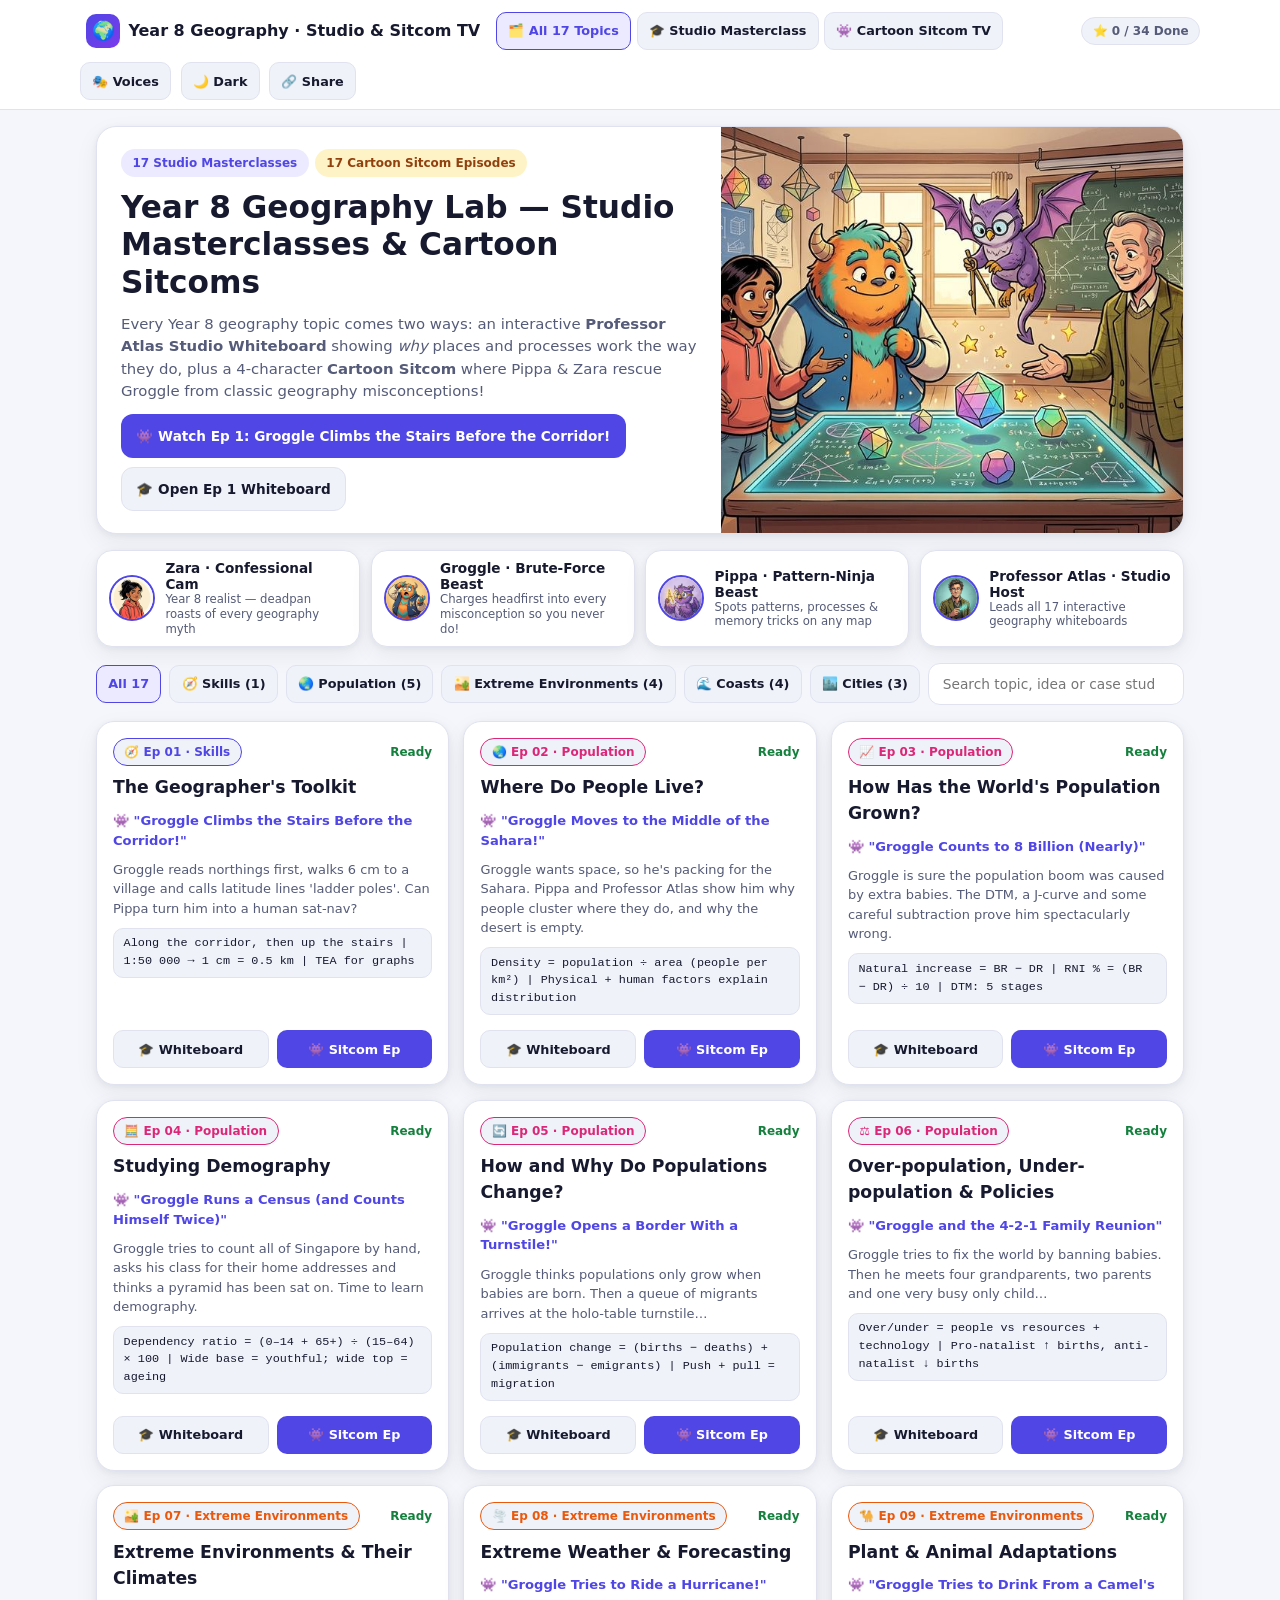
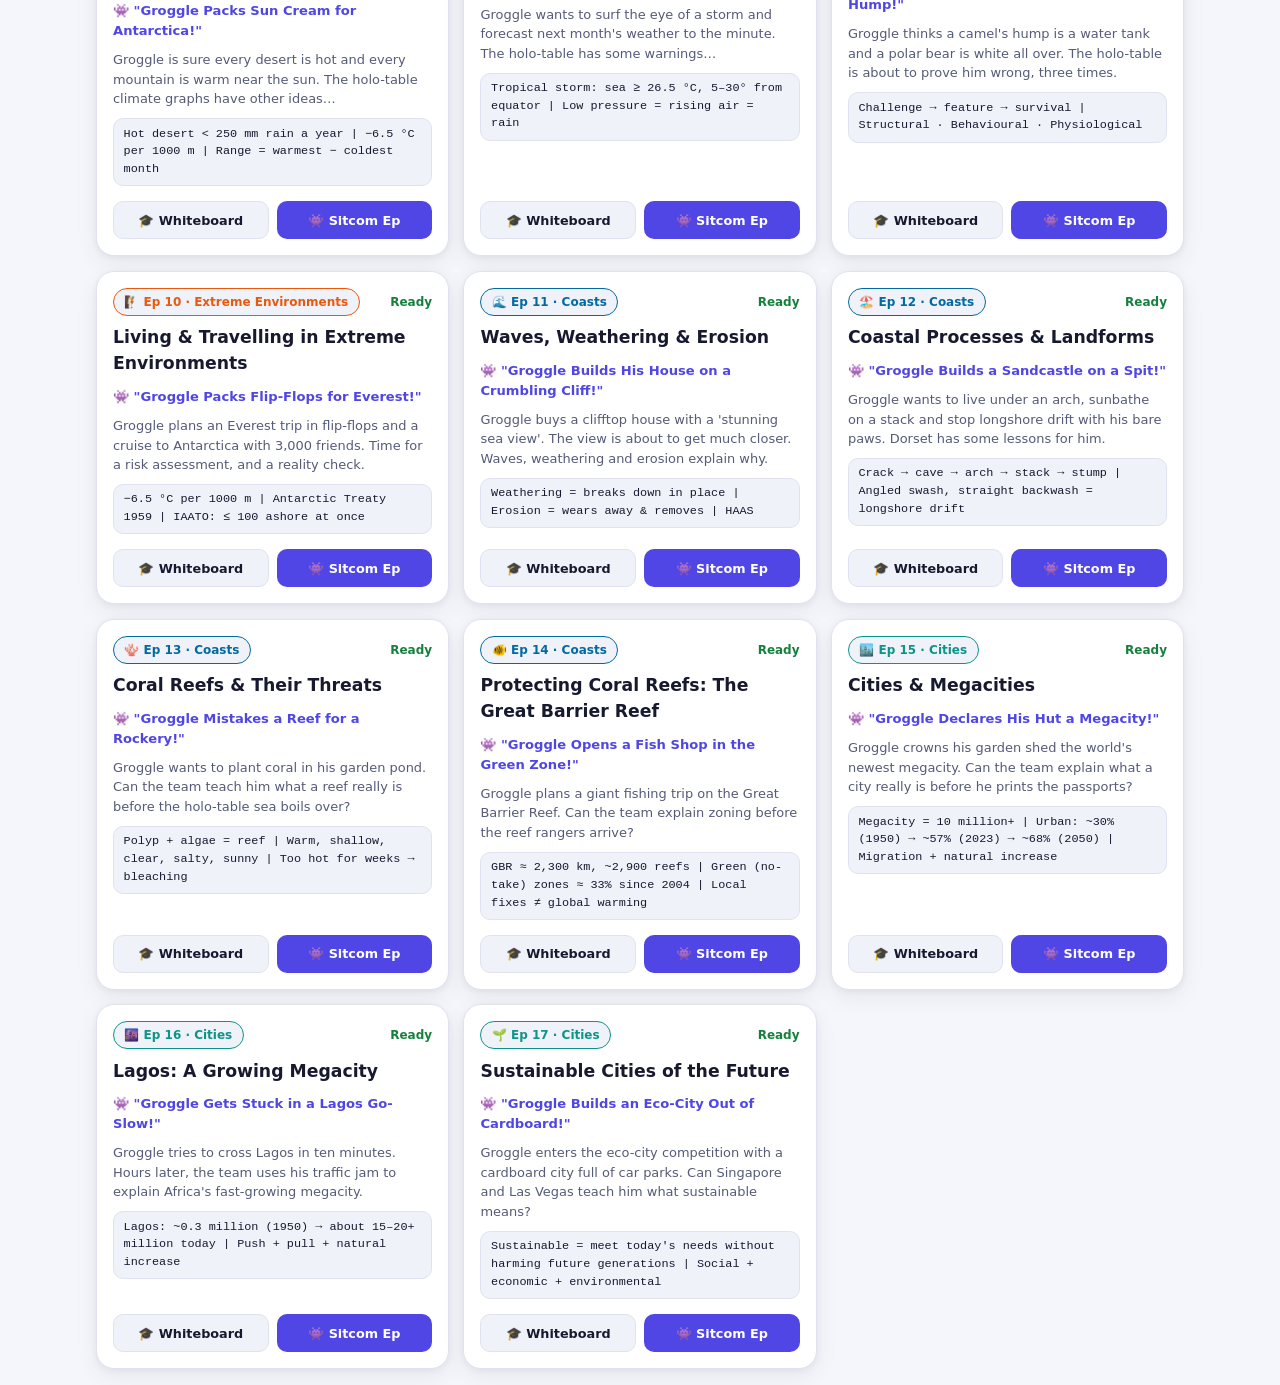
==== commit 10d08264: "Convert coaching page to geography: 17 topic masterclasses, sitcoms, trap cards and canvas visuals C" ====
--- a/public/coaching/index.html
+++ b/public/coaching/index.html
@@ -3,7 +3,7 @@
 <head>
 <meta charset="UTF-8">
 <meta name="viewport" content="width=device-width, initial-scale=1.0">
-<title>Year 8 Maths Lab — Studio Masterclasses &amp; Beast-Mode Sitcoms</title>
+<title>Year 8 Geography Lab — Studio Masterclasses &amp; Cartoon Sitcoms</title>
 <style>
 :root {
   --bg: #f5f6fb;
@@ -24,11 +24,11 @@
   --bad-soft: #ffedd5;
   --info: #0369a1;
   --info-soft: #e0f2fe;
-  --s-number: #4f46e5;
-  --s-ratio: #0d9488;
-  --s-algebra: #7c3aed;
-  --s-geometry: #ea580c;
-  --s-stats: #db2777;
+  --s-skills: #4f46e5;
+  --s-population: #db2777;
+  --s-extreme: #ea580c;
+  --s-coasts: #0369a1;
+  --s-cities: #0d9488;
   --shadow: 0 2px 6px rgba(23,26,47,0.06), 0 8px 24px rgba(23,26,47,0.06);
 }
 html[data-theme="dark"] {
@@ -50,11 +50,11 @@
   --bad-soft: #3a1f10;
   --info: #38bdf8;
   --info-soft: #0c2a3a;
-  --s-number: #8b85ff;
-  --s-ratio: #2dd4bf;
-  --s-algebra: #b18cff;
-  --s-geometry: #fb923c;
-  --s-stats: #f472b6;
+  --s-skills: #8b85ff;
+  --s-population: #f472b6;
+  --s-extreme: #fb923c;
+  --s-coasts: #38bdf8;
+  --s-cities: #2dd4bf;
   --shadow: 0 2px 8px rgba(0,0,0,0.35), 0 10px 28px rgba(0,0,0,0.3);
 }
 * { box-sizing: border-box; }
@@ -336,13 +336,13 @@
   border: 2px solid var(--line);
   background: var(--surface-2);
 }
-canvas.math-stage {
+canvas.geo-stage {
   display: block;
   width: 100%;
   height: 300px;
 }
 @media (max-width: 600px) {
-  canvas.math-stage { height: 250px; }
+  canvas.geo-stage { height: 250px; }
 }
 .eq-banner {
   margin-top: 0.65rem;
@@ -620,17 +620,17 @@
 
 <header class="topbar hide-broadcast" id="top-header">
   <div class="topbar-inner">
-    <button type="button" class="brand-mark" onclick="setMainView('hub')" aria-label="Back to all 20 topics">
-      <span class="pi-badge" aria-hidden="true">π</span>
-      <span>Year 8 Maths · Studio &amp; Beast TV</span>
+    <button type="button" class="brand-mark" onclick="setMainView('hub')" aria-label="Back to all 17 topics">
+      <span class="pi-badge" aria-hidden="true">🌍</span>
+      <span>Year 8 Geography · Studio &amp; Sitcom TV</span>
     </button>
     <nav class="nav-tabs" aria-label="Coaching views">
-      <button type="button" class="btn btn-sm btn-active" id="nav-hub-btn" onclick="setMainView('hub')">🗂️ All 20 Topics</button>
+      <button type="button" class="btn btn-sm btn-active" id="nav-hub-btn" onclick="setMainView('hub')">🗂️ All 17 Topics</button>
       <button type="button" class="btn btn-sm" id="nav-mc-btn" onclick="setMainView('masterclass')">🎓 Studio Masterclass</button>
-      <button type="button" class="btn btn-sm" id="nav-sitcom-btn" onclick="setMainView('sitcom')">👾 Beast Sitcom TV</button>
+      <button type="button" class="btn btn-sm" id="nav-sitcom-btn" onclick="setMainView('sitcom')">👾 Cartoon Sitcom TV</button>
     </nav>
     <div class="spacer"></div>
-    <span class="chip" id="watched-counter" title="Completed Masterclasses and Beast Sitcoms">⭐ 0 / 40 Done</span>
+    <span class="chip" id="watched-counter" title="Completed Masterclasses and Cartoon Sitcoms">⭐ 0 / 34 Done</span>
     <button type="button" class="btn btn-sm" onclick="openVoiceModal()" aria-label="Voice Cast Settings">🎭 Voices</button>
     <button type="button" class="btn btn-sm" id="theme-btn" onclick="toggleTheme()" aria-label="Toggle Light or Dark Theme">🌙 Dark</button>
     <button type="button" class="btn btn-sm" onclick="shareCurrentView()" aria-label="Copy link">🔗 Share</button>
@@ -639,23 +639,23 @@
 
 <main class="container" id="app-container">
 
-  <!-- VIEW 1: 20-TOPIC HUB -->
+  <!-- VIEW 1: 17-TOPIC HUB -->
   <section id="hub-view">
     <div class="hero-card">
       <div class="hero-copy">
         <div style="display:flex;gap:0.4rem;flex-wrap:wrap;">
-          <span class="chip" style="background:var(--brand-soft);color:var(--brand);border-color:transparent;">20 Studio Masterclasses</span>
-          <span class="chip" style="background:var(--accent-soft);color:#92400e;border-color:transparent;">20 Beast-Mode Sitcom Episodes</span>
+          <span class="chip" style="background:var(--brand-soft);color:var(--brand);border-color:transparent;">17 Studio Masterclasses</span>
+          <span class="chip" style="background:var(--accent-soft);color:#92400e;border-color:transparent;">17 Cartoon Sitcom Episodes</span>
         </div>
-        <h1 class="hero-title">¡Vamos Vanshika! Visual Maths Masterclasses &amp; Beast-Academy-Style Sitcoms</h1>
-        <p class="hero-sub">Every Year 8 topic comes two ways: an interactive <strong>Professor Pi Studio Whiteboard</strong> showing <em>why</em> each shortcut works, plus a 4-character <strong>Beast-Mode Cartoon Sitcom</strong> where Pippa &amp; Zara rescue Groggle from classic exam traps!</p>
+        <h1 class="hero-title">Year 8 Geography Lab — Studio Masterclasses &amp; Cartoon Sitcoms</h1>
+        <p class="hero-sub">Every Year 8 geography topic comes two ways: an interactive <strong>Professor Atlas Studio Whiteboard</strong> showing <em>why</em> places and processes work the way they do, plus a 4-character <strong>Cartoon Sitcom</strong> where Pippa &amp; Zara rescue Groggle from classic geography misconceptions!</p>
         <div style="display:flex;gap:0.55rem;flex-wrap:wrap;">
-          <button type="button" class="btn btn-primary" onclick="openTopicMode('integers-powers', 'sitcom')">👾 Watch Ep 1: Minus Bracket Catastrophe</button>
-          <button type="button" class="btn" onclick="openTopicMode('integers-powers', 'masterclass')">🎓 Open Ep 1 Whiteboard</button>
+          <button type="button" class="btn btn-primary" onclick="openTopicMode('geo-skills', 'sitcom')">👾 Watch Ep 1: Groggle Climbs the Stairs Before the Corridor!</button>
+          <button type="button" class="btn" onclick="openTopicMode('geo-skills', 'masterclass')">🎓 Open Ep 1 Whiteboard</button>
         </div>
       </div>
       <div class="hero-art-wrap">
-        <img id="hero-banner-img" alt="Beast Mode Maths Academy cast gathered around a glowing geometry holo-table">
+        <img id="hero-banner-img" alt="The Geography Lab cast gathered around a glowing holo-table">
       </div>
     </div>
 
@@ -664,40 +664,40 @@
         <img id="cast-img-zara" alt="Zara portrait">
         <div>
           <div class="cast-name">Zara · Confessional Cam</div>
-          <div class="cast-role">Year 8 realist — deadpan zoom roasts on every exam trap</div>
+          <div class="cast-role">Year 8 realist — deadpan roasts of every geography myth</div>
         </div>
       </button>
       <button type="button" class="cast-pill" onclick="auditionCastBanner('groggle')">
         <img id="cast-img-groggle" alt="Groggle Beast portrait">
         <div>
           <div class="cast-name">Groggle · Brute-Force Beast</div>
-          <div class="cast-role">Charges headfirst into every mistake so you never do!</div>
+          <div class="cast-role">Charges headfirst into every misconception so you never do!</div>
         </div>
       </button>
       <button type="button" class="cast-pill" onclick="auditionCastBanner('pippa')">
         <img id="cast-img-pippa" alt="Pippa Owl-Dragon portrait">
         <div>
           <div class="cast-name">Pippa · Pattern-Ninja Beast</div>
-          <div class="cast-role">Spots 4-second visual proofs, Venns &amp; symmetry</div>
+          <div class="cast-role">Spots patterns, processes &amp; memory tricks on any map</div>
         </div>
       </button>
-      <button type="button" class="cast-pill" onclick="auditionCastBanner('profpi')">
-        <img id="cast-img-profpi" alt="Professor Pi portrait">
+      <button type="button" class="cast-pill" onclick="auditionCastBanner('atlas')">
+        <img id="cast-img-atlas" alt="Professor Atlas portrait">
         <div>
-          <div class="cast-name">Professor Pi · Studio Host</div>
-          <div class="cast-role">Leads all 20 interactive Masterclass whiteboards</div>
+          <div class="cast-name">Professor Atlas · Studio Host</div>
+          <div class="cast-role">Leads all 17 interactive geography whiteboards</div>
         </div>
       </button>
     </div>
 
     <div class="filter-bar">
-      <button type="button" class="btn btn-sm btn-active" id="strand-all" onclick="filterStrand('All')">All 20</button>
-      <button type="button" class="btn btn-sm" id="strand-number" onclick="filterStrand('Number')">🌡️ Number (6)</button>
-      <button type="button" class="btn btn-sm" id="strand-ratio" onclick="filterStrand('Ratio & Proportion')">⚖️ Ratio (2)</button>
-      <button type="button" class="btn btn-sm" id="strand-algebra" onclick="filterStrand('Algebra')">🔡 Algebra (4)</button>
-      <button type="button" class="btn btn-sm" id="strand-geometry" onclick="filterStrand('Geometry & Measure')">📐 Geometry (5)</button>
-      <button type="button" class="btn btn-sm" id="strand-stats" onclick="filterStrand('Statistics & Probability')">📊 Stats &amp; Prob (3)</button>
-      <input type="search" id="topic-search" class="search-input" placeholder="Search topic, formula, or trap (e.g. Pythagoras, Venn, standard form)..." oninput="onSearchInput(this.value)" aria-label="Search topics">
+      <button type="button" class="btn btn-sm btn-active" id="strand-all" onclick="filterStrand('All')">All 17</button>
+      <button type="button" class="btn btn-sm" id="strand-skills" onclick="filterStrand('Skills')">🧭 Skills (1)</button>
+      <button type="button" class="btn btn-sm" id="strand-population" onclick="filterStrand('Population')">🌏 Population (5)</button>
+      <button type="button" class="btn btn-sm" id="strand-extreme" onclick="filterStrand('Extreme Environments')">🏜️ Extreme Environments (4)</button>
+      <button type="button" class="btn btn-sm" id="strand-coasts" onclick="filterStrand('Coasts')">🌊 Coasts (4)</button>
+      <button type="button" class="btn btn-sm" id="strand-cities" onclick="filterStrand('Cities')">🏙️ Cities (3)</button>
+      <input type="search" id="topic-search" class="search-input" placeholder="Search topic, idea or case study (e.g. longshore drift, Lagos, DTM)..." oninput="onSearchInput(this.value)" aria-label="Search topics">
     </div>
 
     <div class="topic-grid" id="topic-grid-box"></div>
@@ -707,13 +707,13 @@
   <section id="mc-view" class="hidden">
     <div class="stage-header hide-broadcast">
       <div style="display:flex;align-items:center;gap:0.5rem;flex-wrap:wrap;">
-        <button type="button" class="btn btn-sm only-standalone" onclick="setMainView('hub')">← All 20 Topics</button>
+        <button type="button" class="btn btn-sm only-standalone" onclick="setMainView('hub')">← All 17 Topics</button>
         <button type="button" class="btn btn-sm only-standalone" onclick="stepTopic(-1)" aria-label="Previous topic">◀ Prev Topic</button>
         <span class="chip" id="mc-topic-badge" style="font-size:0.84rem;color:var(--ink);font-weight:900;">Topic 1</span>
         <button type="button" class="btn btn-sm only-standalone" onclick="stepTopic(1)" aria-label="Next topic">Next Topic ▶</button>
       </div>
       <div style="display:flex;align-items:center;gap:0.5rem;flex-wrap:wrap;">
-        <button type="button" class="btn btn-sm btn-accent" onclick="switchActiveMode('sitcom')">👾 Switch to Beast Sitcom Episode →</button>
+        <button type="button" class="btn btn-sm btn-accent" onclick="switchActiveMode('sitcom')">👾 Switch to Cartoon Sitcom Episode →</button>
       </div>
     </div>
 
@@ -721,7 +721,7 @@
       <div class="chapter-pills" id="mc-chapter-bar" role="tablist" aria-label="Masterclass chapters"></div>
 
       <div class="board-wrap">
-        <canvas id="mc-canvas" class="math-stage"></canvas>
+        <canvas id="mc-canvas" class="geo-stage"></canvas>
       </div>
 
       <div class="eq-banner" id="mc-eq-banner"></div>
@@ -734,7 +734,7 @@
 
       <div class="narration-box">
         <div class="coach-avatar-wrap">
-          <img id="mc-prof-img" alt="Professor Pi narrating">
+          <img id="mc-prof-img" alt="Professor Atlas narrating">
         </div>
         <div style="min-width:0;flex:1;">
           <div style="font-weight:900;font-size:0.82rem;color:var(--brand);" id="mc-chapter-title">Chapter 1</div>
@@ -763,11 +763,11 @@
     </div>
   </section>
 
-  <!-- VIEW 3: BEAST-MODE CARTOON SITCOM EPISODE -->
+  <!-- VIEW 3: CARTOON SITCOM EPISODE -->
   <section id="sitcom-view" class="hidden">
     <div class="stage-header hide-broadcast">
       <div style="display:flex;align-items:center;gap:0.5rem;flex-wrap:wrap;">
-        <button type="button" class="btn btn-sm only-standalone" onclick="setMainView('hub')">← All 20 Episodes</button>
+        <button type="button" class="btn btn-sm only-standalone" onclick="setMainView('hub')">← All 17 Episodes</button>
         <button type="button" class="btn btn-sm only-standalone" onclick="stepTopic(-1)" aria-label="Previous episode">◀ Prev Ep</button>
         <span class="chip" id="sitcom-ep-badge" style="font-size:0.84rem;color:var(--ink);font-weight:900;">S01E01</span>
         <button type="button" class="btn btn-sm only-standalone" onclick="stepTopic(1)" aria-label="Next episode">Next Ep ▶</button>
@@ -791,7 +791,7 @@
         <!-- Left: Multi-Character Comic Panel + Lip-Sync Cast -->
         <div class="comic-panel" id="sitcom-comic-panel">
           <div style="display:flex;align-items:center;justify-content:space-between;gap:0.5rem;">
-            <span class="chip" id="sitcom-mood-chip" style="font-weight:900;">🎬 BEAST ACADEMY STUDIO</span>
+            <span class="chip" id="sitcom-mood-chip" style="font-weight:900;">🎬 ATLAS GEOGRAPHY STUDIO</span>
             <span class="rec-badge"><span class="rec-dot"></span> CONFESSIONAL CAM · REC</span>
           </div>
 
@@ -806,7 +806,7 @@
         <!-- Right: Synchronized Holo-Table Visual Proof -->
         <div style="display:flex;flex-direction:column;gap:0.55rem;">
           <div class="board-wrap" style="flex:1;">
-            <canvas id="sitcom-canvas" class="math-stage"></canvas>
+            <canvas id="sitcom-canvas" class="geo-stage"></canvas>
           </div>
           <div class="slider-bar" style="margin:0;">
             <label for="sitcom-slider" style="font-weight:800;font-size:0.8rem;" id="sitcom-slider-label">Holo-Table Control:</label>
@@ -828,10 +828,10 @@
       <div class="quiz-card hide-broadcast" style="margin-top:1rem;">
         <div style="display:flex;align-items:center;justify-content:space-between;gap:0.5rem;flex-wrap:wrap;">
           <div>
-            <h3 style="margin:0;font-size:1rem;font-weight:900;">🔥 Beast Trap or Truth? — Roast Groggle's Maths!</h3>
-            <p style="margin:0.15rem 0 0;font-size:0.82rem;color:var(--ink-2);">Tap <strong>🚨 TRAP!</strong> or <strong>✅ TRUTH!</strong> on all 3 cards (answers stay hidden until you act).</p>
+            <h3 style="margin:0;font-size:1rem;font-weight:900;">🔥 Trap or Truth? — Roast Groggle's Geography!</h3>
+            <p style="margin:0.15rem 0 0;font-size:0.82rem;color:var(--ink-2);">Tap <strong>🚨 TRAP!</strong> or <strong>✅ TRUTH!</strong> on every card (answers stay hidden until you act).</p>
           </div>
-          <span class="chip" id="trap-score-chip" style="background:var(--accent-soft);color:#92400e;border:0;">Score: 0 / 3</span>
+          <span class="chip" id="trap-score-chip" style="background:var(--accent-soft);color:#92400e;border:0;">Score: 0</span>
         </div>
         <div class="trap-grid" id="sitcom-trap-grid"></div>
       </div>
@@ -847,7 +847,7 @@
       <h2 id="voice-modal-title" style="margin:0;font-size:1.1rem;font-weight:900;">🎭 4-Character Voice Cast &amp; Audio Engine</h2>
       <button type="button" class="btn btn-sm" onclick="closeVoiceModal()">✕ Close</button>
     </div>
-    <p style="margin:0 0 0.85rem;font-size:0.84rem;color:var(--ink-2);">Each character is locked to a distinct voice profile (female voices for Zara &amp; Pippa, warm British coach for Professor Pi, deep comic voice for Groggle). Swap or test any voice below:</p>
+    <p style="margin:0 0 0.85rem;font-size:0.84rem;color:var(--ink-2);">Each character is locked to a distinct voice profile (female voices for Zara &amp; Pippa, warm British coach for Professor Atlas, deep comic voice for Groggle). Swap or test any voice below:</p>
     <div id="voice-cast-rows" style="display:flex;flex-direction:column;gap:0.65rem;"></div>
     <div style="margin-top:0.9rem;padding:0.75rem;border-radius:12px;background:var(--surface-2);border:1px solid var(--line);display:flex;align-items:center;justify-content:space-between;gap:0.75rem;flex-wrap:wrap;">
       <div style="min-width:0;flex:1;">
@@ -862,701 +862,1009 @@
 <div class="toast" id="toast-box" role="status" aria-live="polite"></div>
 
 <script>
-var TOPICS = [{"id": "integers-powers", "num": 1, "title": "Integers, Powers & Roots", "strand": "Number", "icon": "🌡️", "vizType": "powers_sign", "sliderLabel": "Base value a", "sliderMin": 2, "sliderMax": 6, "sliderDefault": 3, "epTitle": "The Invisible Minus Bracket Catastrophe!", "epHook": "Groggle freezes the Academy smoothie machine at -3°C squared and learns why (-3)² and -3² are mortal enemies.", "keyFormula": "(-a)² = +a²  vs  -a² = -(a²)  |  aᵐ × aⁿ = aᵐ⁺ⁿ  |  a⁻ⁿ = 1 / aⁿ", "masterclass": {"chapters": [{"title": "1. Discovery Hook: Two Buttons, Opposite Answers", "boardEq": "(-3)² = +9   but   -3² = -9", "caption": "Why do (-3)² and -3² give opposite signs when the digits look identical?", "narration": "Welcome to Studio Masterclass, Vanshika! Look closely at the board. Negative three in brackets squared equals positive nine, yet negative three squared without brackets equals negative nine! Before touching any rule, ask: what is the power of two actually hugging?"}, {"title": "2. Visual Proof: Who Does the Exponent Hug?", "boardEq": "(-a)² = (-a) × (-a) = +a²  |  -a² = -(a × a)", "caption": "An exponent only applies to the symbol immediately to its left — brackets bundle the minus sign inside!", "narration": "Drag the base slider below the whiteboard to test different numbers. With brackets, the exponent hugs the entire parcel, so negative three times negative three flips direction twice on the number line to land on positive nine. Without brackets, BIDMAS powers three first to get nine, and the lonely minus waits outside to make negative nine!"}, {"title": "3. Pattern Escalator: Zero & Negative Indices", "boardEq": "3³=27 → 3²=9 → 3¹=3 → 3⁰=1 → 3⁻¹=1/3 → 3⁻²=1/9", "caption": "Stepping down an index divides by the base — never multiplies by a negative!", "narration": "Watch what happens as we step down the powers of three. Twenty-seven divided by three is nine, divided by three is three, divided by three again forces three to the power zero to equal one! Keep dividing by three and three to the negative two becomes one ninth — a tiny positive fraction, never a negative number."}, {"title": "4. Examiner Trap vs Beast Shortcut", "boardEq": "TRAP: 2⁻³ = -6 ❌   |   SHORTCUT: 2⁻³ = 1 / 2³ = 1/8 ✅", "caption": "Negative index = Reciprocal ('1 over'), NOT a negative answer!", "narration": "Examiners love setting two traps in one question: evaluating minus four squared without brackets, or writing two to the negative three as minus six. Whenever you spot a negative power, whisper 'reciprocal' — flip it downstairs into one over two cubed, giving positive one eighth."}], "checkpoint": {"question": "Work out the exact value of (-4)² + -4² + 5⁰.", "options": ["1", "33", "-31", "0"], "correct": 0, "ask": "Evaluate brackets vs no-brackets squares plus a zero power, then sum them.", "answerText": "1", "why": "(-4)² = +16, while -4² = -(4×4) = -16, so they cancel to 0; then 5⁰ = 1, giving 0 + 1 = 1."}}, "sitcom": {"lines": [{"sp": "groggle", "mood": "shout", "scene": "Scene 1 · Smoothie Lab Disaster", "display": "STAND BACK! The recipe needs +9°C, so I typed -3² on the cryo-dial! Minus times minus is PLUS, baby!", "spoken": "Stand back everyone! The smoothie recipe needs plus nine degrees, so I typed minus three squared on the cryo dial! Minus times minus is plus, baby!"}, {"sp": "zara", "mood": "cam", "scene": "Scene 2 · Confessional Cam", "display": "🎥 [CONFESSIONAL] Every element in this room just froze solid. Even my eyelashes have icicles because Groggle forgot two curved lines called BRACKETS.", "spoken": "Every single thing in this room just froze solid. Even my eyelashes have icicles, because Groggle forgot two little curved lines called brackets."}, {"sp": "pippa", "mood": "eureka", "scene": "Scene 3 · Pippa's Exponent Hug Rule", "display": "Hoot-ha! Exponents have short arms, Groggle! Without brackets, the little ² only hugs the 3 → -(3 × 3) = -9°C!", "spoken": "Hoot ha! Exponents have tiny short arms, Groggle! Without brackets, the little two only hugs the three, giving minus open bracket three times three, which is negative nine degrees!"}, {"sp": "groggle", "mood": "normal", "scene": "Scene 3 · Pippa's Exponent Hug Rule", "display": "Wait—so if I wrap the minus inside a bracket hug like (-3)², THEN both minuses multiply?", "spoken": "Wait a second. So if I wrap the minus sign inside a bracket hug, like open bracket negative three close bracket squared, then both minuses multiply?"}, {"sp": "profpi", "mood": "normal", "scene": "Scene 4 · Professor Pi's Escalator Test", "display": "Spot on! (-3) × (-3) = +9. Now quick — defrost valve B says 2⁻³ litres per second. Don't you dare say -6!", "spoken": "Spot on Groggle! Negative three times negative three is positive nine. Now quick, defrost valve B says two to the power negative three litres per second. Don't you dare say negative six!"}, {"sp": "pippa", "mood": "eureka", "scene": "Scene 4 · Professor Pi's Escalator Test", "display": "Walk down the division staircase! 2²=4, 2¹=2, 2⁰=1, 2⁻¹=1/2, 2⁻²=1/4, so 2⁻³ = 1/8!", "spoken": "Walk down the division staircase! Two squared is four, two to the one is two, two to the zero is one, then a half, a quarter, and two to the negative three is one eighth!"}, {"sp": "zara", "mood": "normal", "scene": "Scene 5 · Showdown Solve", "display": "Negative power means FLIP IT DOWNSTAIRS, not flip it negative. Cryo-blender unlocked: (-5)² - 3² + 7⁰ = 25 - 9 + 1 = 17!", "spoken": "Negative power means flip it downstairs, not flip it negative. Cryo blender unlocked: bracket negative five squared is twenty-five, minus nine, plus seven to the zero which is one, equals seventeen!"}, {"sp": "groggle", "mood": "normal", "scene": "Scene 5 · Showdown Solve", "display": "Mango slushies saved! From now on, every negative number gets a bracket seatbelt before squaring!", "spoken": "Mango slushies saved! From now on, every negative number gets a bracket seatbelt before squaring!"}], "traps": [{"stmt": "(-5)² and -5² both equal +25.", "isTruth": false, "fix": "TRAP! (-5)² = +25, whereas -5² means -(5 × 5) = -25 because only the 5 is squared."}, {"stmt": "3⁻² equals 1/9, which is greater than zero.", "isTruth": true, "fix": "TRUTH! A negative index takes the reciprocal: 3⁻² = 1 / 3² = 1/9 > 0."}, {"stmt": "Any non-zero number raised to the power 0 equals 1 (so (-99)⁰ = 1).", "isTruth": true, "fix": "TRUTH! Dividing any non-zero value by itself gives a¹ ÷ a¹ = a⁰ = 1."}]}}, {"id": "factors-multiples", "num": 2, "title": "Factors, Multiples & Primes", "strand": "Number", "icon": "🧩", "vizType": "prime_venn", "sliderLabel": "Number pair preset", "sliderMin": 1, "sliderMax": 5, "sliderDefault": 2, "epTitle": "Attack of the 48-Tooth Gear Monster!", "epHook": "Pippa uses a two-circle Prime Venn Diagram to beat Groggle's giant multiplication list in four seconds flat.", "keyFormula": "HCF = Product of Venn Overlap  |  LCM = Product of All Venn Regions  |  HCF × LCM = a × b", "masterclass": {"chapters": [{"title": "1. Discovery Hook: Prime DNA of Every Integer", "boardEq": "24 = 2³ × 3   and   36 = 2² × 3²", "caption": "Every integer > 1 has one unique Prime Factor DNA fingerprint (and 1 is NOT prime!).", "narration": "Think of prime numbers — two, three, five, seven, eleven — as the LEGO bricks of mathematics. Why isn't one a prime number? Because a prime needs exactly two distinct factors, and if one were prime, prime factorisation wouldn't be unique! Break twenty-four and thirty-six into prime trees first."}, {"title": "2. Visual Proof: The Prime Venn Diagram Shortcut", "boardEq": "Overlap = {2, 2, 3} → HCF = 12  |  All = {2, 2, 2, 3, 3} → LCM = 72", "caption": "Drop shared prime bricks into the middle lens: Overlap = HCF, Whole Diagram = LCM!", "narration": "Slide through the number pairs on the interactive Venn board. Pair up matching primes from twenty-four and thirty-six into the centre intersection: two, two, and three multiply to twelve, your Highest Common Factor! Now multiply every prime visible across all three zones — twelve times the leftover two times the leftover three gives seventy-two, your Lowest Common Multiple!"}, {"title": "3. Beast Identity: HCF × LCM = a × b", "boardEq": "12 × 72 = 864   and   24 × 36 = 864 ✨", "caption": "Why HCF × LCM = a × b: the overlap primes are counted twice, matching both full numbers!", "narration": "Here is a brilliant competition-maths secret: when you multiply HCF by LCM, you multiply every region once plus the middle overlap a second time — which reconstructs a times b! That lets you find a mystery number instantly in reverse HCF-LCM puzzles."}, {"title": "4. Examiner Trap: Factor vs Multiple Mix-Up", "boardEq": "Factors FIT IN (≤ n)  |  Multiples MULTIPLY UP (≥ n, sync cycles!)", "caption": "Splitting into equal gift bags → HCF. Flashing lights / gears syncing again → LCM!", "narration": "In word problems, students lose marks by picking HCF when they needed LCM. Remember: cutting ribbons or packing identical boxes without leftovers asks what fits inside, so use HCF. Two buses, beacons, or gear wheels lining up again in the future asks when cycles meet, so use LCM!"}], "checkpoint": {"question": "Given A = 2³ × 3 × 5 and B = 2² × 3² × 7, what is HCF(A, B)?", "options": ["12", "6", "2520", "36"], "correct": 0, "ask": "Pick the shared prime factors with the smaller power from each prime present in both A and B.", "answerText": "12 (since 2² × 3¹ = 4 × 3 = 12)", "why": "Both share two 2s (2²) and one 3 (3¹); 5 and 7 aren't shared, so HCF = 4 × 3 = 12."}}, "sitcom": {"lines": [{"sp": "groggle", "mood": "shout", "scene": "Scene 1 · Vault Gear Room", "display": "Gear A has 24 teeth, Gear B has 36! I'm writing every multiple on the wall until they match: 36, 72... wait, 36+36 is 62?!", "spoken": "Gear A has twenty-four teeth and Gear B has thirty-six! I'm writing every multiple on the wall until they match: thirty-six, seventy-two... wait, is thirty-six plus thirty-six sixty-two?!"}, {"sp": "zara", "mood": "cam", "scene": "Scene 2 · Confessional Cam", "display": "🎥 [CONFESSIONAL] If exams gave marks for wall graffiti and arithmetic typos, Groggle would be at Oxford. Watch what happens when numbers hit 180 and 252.", "spoken": "If exams gave marks for wall graffiti and addition typos, Groggle would already be at Oxford. Just wait till the exam asks for one hundred and eighty and two hundred and fifty-two."}, {"sp": "pippa", "mood": "eureka", "scene": "Scene 3 · Holo-Venn Snap", "display": "Stop listing, start snapping into primes! 24 = 2×2×2×3 and 36 = 2×2×3×3. Toss matching twins {2, 2, 3} into the Venn overlap!", "spoken": "Stop listing and start snapping into primes! Twenty-four is two times two times two times three, and thirty-six is two times two times three times three. Toss matching twins two, two, three into the Venn overlap!"}, {"sp": "profpi", "mood": "normal", "scene": "Scene 4 · Overlap vs Union", "display": "Look how clean that is! Overlap = 2×2×3 = 12 (HCF). Multiply EVERY number inside the Venn — 2 × 12 × 3 = 72 (LCM)!", "spoken": "Look how clean that is! The overlap is two times two times three equals twelve, the H C F. Multiply every number inside the Venn, two times twelve times three, and boom: seventy-two is the L C M!"}, {"sp": "groggle", "mood": "shout", "scene": "Scene 4 · Overlap vs Union", "display": "WAIT — shouldn't I toss the number 1 into my prime tree too?! 1 feels super prime!", "spoken": "Wait! Shouldn't I toss the number one into my prime tree too?! One feels super prime!"}, {"sp": "zara", "mood": "normal", "scene": "Scene 5 · Why 1 Is Banned", "display": "1 only has ONE factor — itself! If 1 were prime, your factor tree would grow 1×1×1 forever like a cursed beanstalk.", "spoken": "One only has one factor, itself! If one were prime, your factor tree would keep sprouting one times one times one forever like a cursed beanstalk."}, {"sp": "pippa", "mood": "eureka", "scene": "Scene 5 · Gear Sync Solve", "display": "72 tooth-clicks ÷ 24 = 3 turns of Gear A, and 72 ÷ 36 = 2 turns of Gear B! Vault door open!", "spoken": "Seventy-two tooth clicks divided by twenty-four is three turns of Gear A, and divided by thirty-six is two turns of Gear B! Vault door open!"}], "traps": [{"stmt": "1 is the smallest prime number.", "isTruth": false, "fix": "TRAP! 2 is the smallest prime (and the only even prime). Primes must have EXACTLY two distinct factors."}, {"stmt": "For two numbers in prime form, LCM uses the HIGHEST power of every prime present.", "isTruth": true, "fix": "TRUTH! Taking max powers equals multiplying all three regions of the Prime Venn Diagram."}, {"stmt": "If two lighthouse beams flash every 15 s and 20 s, you need HCF to find when they flash together next.", "isTruth": false, "fix": "TRAP! Repeating cycles meeting in the future uses LCM(15, 20) = 60 seconds, not HCF."}]}}, {"id": "standard-form", "num": 3, "title": "Powers of 10 & Standard Form", "strand": "Number", "icon": "📡", "vizType": "std_form", "sliderLabel": "Power of 10 (n)", "sliderMin": -4, "sliderMax": 6, "sliderDefault": 4, "epTitle": "12 × 10³ Is Illegal in This Galaxy!", "epHook": "Groggle's telescope transmits an 'illegal' front number and overshoots Saturn until Pippa enforces the 1 ≤ A < 10 Goldilocks Law.", "keyFormula": "A × 10ⁿ   where   1 ≤ A < 10   and   n ∈ ℤ", "masterclass": {"chapters": [{"title": "1. Discovery Hook: The Goldilocks Gate (1 ≤ A < 10)", "boardEq": "45,000 = 4.5 × 10⁴ ✅   (NEVER 45 × 10³ ❌)", "caption": "Standard form has one non-negotiable law: the front number A must have ONE non-zero digit before the decimal point.", "narration": "Scientists measure everything from bacteria at zero point zero zero zero two metres to galaxies billions of kilometres wide. Standard form writes every number as A times ten to the n, where A sits strictly from one up to, but not including, ten!"}, {"title": "2. Visual Proof: Decimal Place-Value Shifts", "boardEq": "0.00038 = 3.8 × 10⁻⁴   |   7,200,000 = 7.2 × 10⁶", "caption": "Count how many place-value columns the digits shift — never just 'count zeros'!", "narration": "Drag the exponent slider on the whiteboard! Notice why 'counting zeros' fails on seven point two million: there are only five zeros, yet the seven shifted six columns from the units place, so n is six! For tiny numbers starting zero point zero zero zero three eight, three point eight is divided by ten four times, giving ten to the negative four."}, {"title": "3. Multiplying & Renormalising Standard Form", "boardEq": "(4 × 10⁵) × (3 × 10⁴) = 12 × 10⁹ → 1.2 × 10¹⁰", "caption": "If A ≥ 10 after multiplying, divide A by 10 and pay +1 to the power of 10!", "narration": "When multiplying in standard form, group numbers with numbers and tens with tens: four times three is twelve, and ten to the five times ten to the four is ten to the nine. Wait — twelve breaks the Goldilocks Gate! Divide twelve by ten to get one point two, and balance it by multiplying ten to the nine by ten, giving one point two times ten to the ten!"}, {"title": "4. Adding Standard Form: Match Powers First!", "boardEq": "6.2 × 10⁵ + 5 × 10⁴ = 6.2 × 10⁵ + 0.5 × 10⁵ = 6.7 × 10⁵", "caption": "You can only add like place values — rewrite to the same power of 10 or ordinary numbers!", "narration": "Never add exponents when adding standard form! Rewrite five times ten to the four as zero point five times ten to the five so both share ten to the five, then add six point two plus zero point five to get six point seven times ten to the five."}], "checkpoint": {"question": "Calculate (5 × 10⁻³) × (6 × 10⁷) and give your answer in valid standard form.", "options": ["3 × 10⁵", "30 × 10⁴", "3 × 10³", "3 × 10⁻²¹"], "correct": 0, "ask": "Multiply the front numbers, add the indices, then adjust A into 1 ≤ A < 10.", "answerText": "3 × 10⁵", "why": "5 × 6 = 30 and 10⁻³ × 10⁷ = 10⁴, giving 30 × 10⁴ = (3 × 10¹) × 10⁴ = 3 × 10⁵."}}, "sitcom": {"lines": [{"sp": "groggle", "mood": "shout", "scene": "Scene 1 · Academy Observatory", "display": "Probe coordinates locked! 4 × 10³ times 3 × 10² equals... 12 × 10⁵ kilometres! Launching snack rocket!", "spoken": "Probe coordinates locked! Four times ten cubed, times three times ten squared, equals twelve times ten to the five kilometres! Launching snack rocket!"}, {"sp": "pippa", "mood": "eureka", "scene": "Scene 2 · Goldilocks Alarm", "display": "🚨 WEE-WOO! Goldilocks Gate Violation! Your front number is 12! Standard form demands 1 ≤ A < 10 — 12 is trespassing!", "spoken": "Wee woo! Goldilocks Gate violation! Your front number is twelve! Standard form demands A is at least one and strictly less than ten. Twelve is trespassing!"}, {"sp": "zara", "mood": "cam", "scene": "Scene 2 · Confessional Cam", "display": "🎥 [CONFESSIONAL] Technically 12 × 10⁵ is the right size, which is why Groggle argues for ten minutes before losing the final accuracy mark anyway.", "spoken": "Technically twelve times ten to the five is the right size, which is why Groggle always argues for ten minutes before losing the final accuracy mark anyway."}, {"sp": "profpi", "mood": "normal", "scene": "Scene 3 · See-Saw Compensation", "display": "Think of a balanced see-saw, Groggle: shrink 12 ÷ 10 → 1.2 on the left, so grow 10⁵ × 10 → 10⁶ on the right!", "spoken": "Think of a balanced see-saw, Groggle: shrink twelve divided by ten to one point two on the left, so grow ten to the five times ten into ten to the six on the right!"}, {"sp": "groggle", "mood": "normal", "scene": "Scene 4 · Tiny Microbe Trap", "display": "Ooh! What if I get 0.4 × 10⁻³? 0.4 is too tiny! Multiply 0.4 × 10 → 4, so shrink the power to 10⁻⁴!", "spoken": "Ooh! What if I get zero point four times ten to the negative three? Zero point four is too tiny! Multiply it by ten to get four, so shrink the power down to ten to the negative four!"}, {"sp": "pippa", "mood": "eureka", "scene": "Scene 5 · Addition Showdown", "display": "Careful on the fuel gauge: 3 × 10⁴ + 2 × 10³ is NOT 5 × 10⁷! That's 30,000 + 2,000 = 32,000 = 3.2 × 10⁴!", "spoken": "And careful on the fuel gauge: three times ten to the four plus two times ten cubed is not five times ten to the seven! That is thirty thousand plus two thousand, which is three point two times ten to the four!"}], "traps": [{"stmt": "0.85 × 10⁴ is written in correct standard form.", "isTruth": false, "fix": "TRAP! A = 0.85 is less than 1. Correct standard form is 8.5 × 10³."}, {"stmt": "3.4 × 10⁻³ is larger than 9.9 × 10⁻⁴.", "isTruth": true, "fix": "TRUTH! Compare powers of 10 first: -3 > -4 (0.0034 > 0.00099)."}, {"stmt": "To add 4 × 10⁵ and 3 × 10⁵, you get 7 × 10¹⁰.", "isTruth": false, "fix": "TRAP! Keep the shared place-value unit 10⁵: 4 × 10⁵ + 3 × 10⁵ = 7 × 10⁵."}]}}, {"id": "fractions", "num": 4, "title": "Fractions", "strand": "Number", "icon": "🍕", "vizType": "frac_grid", "sliderLabel": "Grid slice preset", "sliderMin": 1, "sliderMax": 5, "sliderDefault": 2, "epTitle": "Never Add Pizza Denominators in Front of Pippa!", "epHook": "Groggle claims 1/2 + 1/3 = 2/5 — which is smaller than 1/2! — until an overlapping chocolate grid exposes the crime.", "keyFormula": "a/b + c/d = (ad + bc) / bd  |  (a/b) ÷ (c/d) = (a/b) × (d/c)", "masterclass": {"chapters": [{"title": "1. Sanity Check Hook: Why 1/2 + 1/3 Cannot Be 2/5", "boardEq": "1/2 = 0.50,  yet  2/5 = 0.40  →  Adding positive slice shrank the pizza?! ❌", "caption": "Number sense catches denominator-addition mistakes in one second!", "narration": "Before memorising any fraction rule, try this number-sense sanity check. If someone adds one half plus one third and writes two fifths, notice two fifths is less than half! How could eating half a pizza plus another slice leave you with less than half? Because halves and thirds are different slice sizes!"}, {"title": "2. Visual Proof: Crisscross Area Grid", "boardEq": "1/2 + 1/3  →  slice 2 cols × 3 rows = 6ths  →  3/6 + 2/6 = 5/6", "caption": "Vertical cuts × horizontal cuts create equal-sized 1/(bd) unit squares automatically!", "narration": "Move the slider on our fraction grid. When we slice one square into vertical halves and another into horizontal thirds, laying both cut-lines together splits the whole into six identical sixths! Now three sixths plus two sixths counts same-sized pieces: five sixths."}, {"title": "3. Why Dividing by c/d Multiplies by d/c", "boardEq": "6 ÷ (2/3):  6 wholes = 18 thirds  →  groups of 2 thirds = 18 ÷ 2 = 9 = 6 × (3/2)", "caption": "Multiplying by d turns wholes into 1/d pieces; dividing by c groups them!", "narration": "Students often memorise Keep-Change-Flip without knowing why flipping works. Ask: how many two-thirds fit inside six wholes? Each whole holds three thirds, so six times three gives eighteen thirds, then dividing into pairs of two thirds gives eighteen divided by two equals nine — literally six times three over two!"}, {"title": "4. Mixed Numbers & Cross-Cancelling First", "boardEq": "2⅓ × 1⅗ = (7/3) × (8/5) = 56/15 = 3¹¹⁄₁₅", "caption": "Convert mixed numbers to top-heavy improper fractions BEFORE multiplying or dividing!", "narration": "Trap alert: two and a third times one and three fifths is NOT two times one plus one third times three fifths, because that misses the cross rectangles! Always turn mixed numbers into improper fractions first, cancel common factors diagonally to keep numbers tiny, then multiply across."}], "checkpoint": {"question": "Work out 2¼ ÷ ¾ in simplest form.", "options": ["3", "27/16", "1⅔", "9/16"], "correct": 0, "ask": "Convert 2¼ to an improper fraction, then multiply by the reciprocal of ¾.", "answerText": "3", "why": "2¼ = 9/4. How many ¾s fit in 9/4? (9/4) × (4/3) = 9/3 = 3."}}, "sitcom": {"lines": [{"sp": "groggle", "mood": "shout", "scene": "Scene 1 · Academy Pizzeria", "display": "Easy maths! I ate 1/2 a pizza at lunch and 1/3 now — top plus top, bottom plus bottom: I ate 2/5 of a pizza!", "spoken": "Easy maths! I ate one half of a pizza at lunch and one third right now. Top plus top, bottom plus bottom: I ate two fifths of a pizza!"}, {"sp": "zara", "mood": "cam", "scene": "Scene 2 · Confessional Cam", "display": "🎥 [CONFESSIONAL] Two fifths is 40%. Half a pizza is already 50%. Groggle just invented negative-calorie pizza by doing illegal fraction addition.", "spoken": "Two fifths is forty percent. Half a pizza is already fifty percent. Groggle just invented negative calorie pizza by doing illegal fraction addition."}, {"sp": "pippa", "mood": "eureka", "scene": "Scene 3 · Laser Pizza Cutter", "display": "Denominators are NAMES of slice sizes, not counts! Cut halves into 3rds and 3rds into halves → 3/6 + 2/6 = 5/6!", "spoken": "Denominators are names of slice sizes, not counts! Cut halves into thirds and thirds into halves: three sixths plus two sixths equals five sixths!"}, {"sp": "profpi", "mood": "normal", "scene": "Scene 4 · Division Mystery", "display": "Now pour 3 litres of lemonade into 3/5-litre cups. Why do we multiply 3 × (5/3) = 5 cups?", "spoken": "Now pour three litres of lemonade into three-fifths-litre cups. Why do we multiply three by five over three to get five cups?"}, {"sp": "pippa", "mood": "eureka", "scene": "Scene 4 · Division Mystery", "display": "Because 1 litre holds FIVE fifths! So 3 litres = 15 fifths, grouped into 3s → 15 ÷ 3 = 5 cups!", "spoken": "Because one litre holds five fifths! So three litres is fifteen fifths, grouped into threes: fifteen divided by three equals five cups!"}, {"sp": "groggle", "mood": "normal", "scene": "Scene 5 · Mixed Number Boss", "display": "Wait — what about 1½ × 2⅔? Turn them top-heavy FIRST: (3/2) × (8/3) → cancel the 3s → 8/2 = 4 whole pizzas! DIBBS!", "spoken": "Wait, what about one and a half times two and two thirds? Turn them top heavy first: three over two times eight over three, cancel the threes, eight over two equals four whole pizzas! Dibs!"}], "traps": [{"stmt": "2½ × 3⅓ = (2 × 3) + (½ × ⅓) = 6⅙.", "isTruth": false, "fix": "TRAP! That misses 2×⅓ and 3×½. Convert to improper first: (5/2) × (10/3) = 50/6 = 8⅓."}, {"stmt": "Dividing a positive number by 1/4 makes the answer 4 times bigger.", "isTruth": true, "fix": "TRUTH! Four quarters fit into every 1 whole, so x ÷ (1/4) = 4x."}, {"stmt": "In algebraic fractions, (x + 3) / 3 simplifies to x + 1.", "isTruth": false, "fix": "TRAP! Both terms in the numerator must be divided by 3: (x+3)/3 = x/3 + 1, not x + 1."}]}}, {"id": "decimals-rounding", "num": 5, "title": "Decimals, Rounding & Estimation", "strand": "Number", "icon": "🎯", "vizType": "error_bounds", "sliderLabel": "Rounded value x", "sliderMin": 12, "sliderMax": 20, "sliderDefault": 15, "epTitle": "Zeroes in Disguise & The < Upper Bound Trap!", "epHook": "Groggle counts leading zeros as significant figures and writes ≤ on an upper bound until Pippa zooms the number line to 15.4999...", "keyFormula": "1st s.f. = First Non-Zero Digit  |  Error Interval:  x - ½u ≤ val < x + ½u", "masterclass": {"chapters": [{"title": "1. Discovery Hook: Why Leading Zeros Aren't Significant", "boardEq": "0.00407 m = 0.407 cm  →  3 s.f. in BOTH units (4, 0, 7)!", "caption": "Changing metres to centimetres shouldn't change how precise your ruler was!", "narration": "Why don't the front zeros in zero point zero zero four zero seven count as significant figures? Because switching from metres to centimetres turns it into zero point four zero seven — same measurement, same precision! Significant counting starts at the first non-zero digit, four, and DOES include trapped zeros like the zero between four and seven."}, {"title": "2. Visual Proof: Error Intervals (a ≤ x < b)", "boardEq": "x = 15 (nearest integer)  ⟹  14.5 ≤ x < 15.5", "caption": "Half a unit below rounds UP (≤ included); half a unit above rounds to 16 (< strictly excluded)!", "narration": "Adjust the rounded number on our zoomable bound line. Anything from fourteen point five right up to fifteen point four nine nine nine rounds to fifteen. Even though fifteen point five itself rounds up to sixteen, we write strictly less than fifteen point five — never fifteen point four nine!"}, {"title": "3. Dividing by a Decimal: Scale the Fraction!", "boardEq": "4.8 ÷ 0.06  =  4.8 / 0.06  × (100/100)  =  480 ÷ 6  =  80", "caption": "Multiply BOTH dividend and divisor by 100 so you divide by a whole number — no shift-back needed!", "narration": "When dividing by a decimal, never guess where to put the decimal point back. Write division as a fraction and multiply top and bottom by ten or a hundred until the denominator is a whole number! Four point eight over zero point zero six equals four hundred and eighty over six, which is eighty immediately."}, {"title": "4. 1-s.f. Estimation & Denominator Caution", "boardEq": "(19.8 × 4.12) / 0.49  ≈  (20 × 4) / 0.5  =  80 ÷ ½  =  160", "caption": "Dividing by 0.5 DOUBLES your numerator — watch tiny denominators!", "narration": "For one-significant-figure estimation, round zero point four nine to zero point five, NOT zero! Then eighty divided by a half asks how many halves fit in eighty: one hundred and sixty, twice eighty, not forty!"}], "checkpoint": {"question": "A ribbon length L is 6.4 cm rounded to 1 decimal place. What is the error interval for L?", "options": ["6.35 ≤ L < 6.45", "6.35 ≤ L ≤ 6.44", "6.3 ≤ L < 6.5", "6.35 < L ≤ 6.45"], "correct": 0, "ask": "Find half of 1 d.p. (0.1 ÷ 2 = 0.05) and apply ≤ lower bound, < upper bound.", "answerText": "6.35 ≤ L < 6.45", "why": "Unit of accuracy = 0.1 cm, so ±0.05 gives 6.35 (rounds up to 6.4, included) and 6.45 (rounds to 6.5, strictly <)."}}, "sitcom": {"lines": [{"sp": "groggle", "mood": "shout", "scene": "Scene 1 · Laser Bridge Gate", "display": "Round 0.0496 to 2 significant figures! First two digits are 0 and 0 — so the answer is 0.0! Bridge weight = ZERO!", "spoken": "Round zero point zero four nine six to two significant figures! First two digits are zero and zero, so the answer is zero point zero! Bridge weight equals zero!"}, {"sp": "pippa", "mood": "eureka", "scene": "Scene 2 · Place-Holder Detector", "display": "Leading zeros are just space-suits holding the decimal place! Start counting at 4: 1st s.f. = 4, 2nd = 9, peek at 6 → 0.050!", "spoken": "Leading zeros are just space suits holding the decimal place! Start counting at four: first sig fig is four, second is nine, peek at the six so forty-nine bumps up to fifty: zero point zero five zero!"}, {"sp": "zara", "mood": "cam", "scene": "Scene 2 · Confessional Cam", "display": "🎥 [CONFESSIONAL] Notice that trailing zero in 0.050! Dropping it to 0.05 turns 2 s.f. into 1 s.f. — examiners feast on that missing zero.", "spoken": "Notice that trailing zero in zero point zero five zero! Dropping it to zero point zero five turns two sig figs into one sig fig. Examiners feast on that missing zero."}, {"sp": "profpi", "mood": "normal", "scene": "Scene 3 · Error Interval Showdown", "display": "Now check the plank width: w = 8 cm to the nearest cm. Groggle wrote 7.5 ≤ w ≤ 8.4. Spot the leak!", "spoken": "Now check the plank width: w equals eight centimetres to the nearest centimetre. Groggle wrote seven point five is less than or equal to w, less than or equal to eight point four. Spot the leak!"}, {"sp": "pippa", "mood": "eureka", "scene": "Scene 4 · Infinite Zoom", "display": "What about 8.47 cm?! That rounds to 8 too, and Groggle locked it out! You MUST write 7.5 ≤ w < 8.5!", "spoken": "What about eight point four seven centimetres?! That rounds to eight too, and Groggle locked it out! You must write seven point five less than or equal to w, strictly less than eight point five!"}, {"sp": "groggle", "mood": "normal", "scene": "Scene 5 · Decimal Division Finale", "display": "Got it: ≤ on the left, < on the right! And 3.6 ÷ 0.5 = 36 ÷ 5 = 7.2 — dividing by 0.5 DOUBLED 3.6!", "spoken": "Got it: less than or equal on the left, strictly less than on the right! And three point six divided by zero point five is thirty-six divided by five equals seven point two. Dividing by a half doubled three point six!"}], "traps": [{"stmt": "0.0308 rounded to 2 significant figures is 0.031.", "isTruth": true, "fix": "TRUTH! Start at 3 (1st s.f.), next is trapped 0 (2nd s.f.), and the 8 rounds 0 up to 1 → 0.031."}, {"stmt": "If mass m = 20 kg to the nearest 10 kg, the error interval is 19.5 ≤ m < 20.5.", "isTruth": false, "fix": "TRAP! Accuracy unit is 10 kg, so half-unit is ±5 kg: 15 ≤ m < 25."}, {"stmt": "Estimating 41 ÷ 0.51 to 1 s.f. gives approximately 80.", "isTruth": true, "fix": "TRUTH! 40 ÷ 0.5 = 80 (dividing by 0.5 multiplies by 2)."}]}}, {"id": "percentages", "num": 6, "title": "Percentages", "strand": "Number", "icon": "💯", "vizType": "pct_multiplier", "sliderLabel": "Change p%", "sliderMin": 10, "sliderMax": 50, "sliderDefault": 20, "epTitle": "The +20% Then -20% Sneaker Scam!", "epHook": "Groggle thinks raising a $100 sneaker price by 20% and cutting it by 20% brings it back to $100 — losing $4 per shoe!", "keyFormula": "Multiplier = 1 ± p/100  |  Original = New ÷ Multiplier  |  Compound = P(1 + r/100)ⁿ", "masterclass": {"chapters": [{"title": "1. Discovery Hook: Why +20% Then -20% ≠ 0%", "boardEq": "$100 × 1.20 = $120  →  $120 × 0.80 = $96  (4% LOSS!)", "caption": "The 20% discount is taken from the BIGGER $120 price, so 20% of $120 ($24) beats 20% of $100 ($20)!", "narration": "Drag the percentage slider on the board! If you boost one hundred dollars by twenty percent to one hundred and twenty, then slice twenty percent off one hundred and twenty, you subtract twenty-four dollars and land on ninety-six! With multipliers, one point two times zero point eight equals zero point nine six — an instant four percent drop."}, {"title": "2. Single Multipliers: One Step Beats Three", "boardEq": "+15% → × 1.15   |   -15% → × 0.85   |   +3.5% → × 1.035", "caption": "Start from 100% = 1.00, add or subtract the percentage, then convert to a decimal!", "narration": "Treat the starting amount as one hundred percent, or one whole. Increasing by fifteen percent gives one hundred and fifteen percent, so multiply by one point one five. Decreasing by fifteen percent leaves eighty-five percent, so multiply by zero point eight five."}, {"title": "3. Reverse Percentages: Divide Back Across the Arrow!", "boardEq": "Original × 0.80 = £56  ⟹  Original = £56 ÷ 0.80 = £70", "caption": "NEVER find 20% of the sale price £56 — £56 is 80% of the unknown original!", "narration": "Here is the classic exam trap: 'After a twenty percent sale, a jacket costs fifty-six pounds. Find the original price.' Finding twenty percent of fifty-six and adding it gives sixty-seven twenty — wrong! Draw a forward arrow: Original times zero point eight equals fifty-six. Reverse the arrow: fifty-six divided by zero point eight equals seventy pounds!"}, {"title": "4. Simple vs Compound Interest", "boardEq": "Compound: £500 × 1.04³ = £562.43  vs  Simple: £500 + 3(£20) = £560", "caption": "Compound interest earns interest ON previous interest via an exponent!", "narration": "Simple interest adds the same flat slice of the starting principal every year. Compound interest multiplies by one point zero four repeatedly, raising the multiplier to the power of years n!"}], "checkpoint": {"question": "After a 15% price increase, a concert ticket costs $92. What was the original price before the increase?", "options": ["$80", "$78.20", "$77", "$82"], "correct": 0, "ask": "Set up Original × 1.15 = 92 and divide by the multiplier 1.15.", "answerText": "$80", "why": "$92 represents 115% of the original price, so Original = 92 ÷ 1.15 = 9200 ÷ 115 = $80."}}, "sitcom": {"lines": [{"sp": "groggle", "mood": "shout", "scene": "Scene 1 · Beast Sneaker Pop-Up", "display": "Genius business plan! I raised our $100 glow-trainers by +20% on Monday, then gave a -20% VIP discount today — break-even $100!", "spoken": "Genius business plan! I raised our hundred dollar glow trainers by plus twenty percent on Monday, then gave a minus twenty percent V I P discount today. Break even at a hundred dollars!"}, {"sp": "pippa", "mood": "eureka", "scene": "Scene 2 · Multiplier Cash Register", "display": "Check the till, mogul! $100 × 1.20 = $120... then $120 × 0.80 = $96! You're losing $4 on every pair!", "spoken": "Check the till, mogul! One hundred times one point two is one hundred and twenty, then times zero point eight is ninety-six dollars! You're losing four dollars on every pair!"}, {"sp": "zara", "mood": "cam", "scene": "Scene 2 · Confessional Cam", "display": "🎥 [CONFESSIONAL] I bought three pairs before telling him. Hey — consider it my tuition fee for teaching him Reverse Percentages.", "spoken": "I bought three pairs before telling him. Hey, consider it my consulting fee for teaching him reverse percentages."}, {"sp": "groggle", "mood": "shout", "scene": "Scene 3 · Reverse Percentage Panic", "display": "WAIT! This hoodie tag says '$68 AFTER 15% off'! Easy — I'll just add 15% of $68 ($10.20) to get $78.20!", "spoken": "Wait! This hoodie tag says sixty-eight dollars after fifteen percent off! Easy, I'll just add fifteen percent of sixty-eight, ten twenty, to get seventy-eight twenty!"}, {"sp": "profpi", "mood": "normal", "scene": "Scene 4 · Arrow Reversal", "display": "Freeze! 15% was cut from the ORIGINAL price, not from $68! Original × 0.85 = $68 → divide $68 ÷ 0.85 = $80!", "spoken": "Freeze! Fifteen percent was cut from the original price, not from sixty-eight! Original times zero point eight five equals sixty-eight, so divide sixty-eight by zero point eight five to get eighty dollars!"}, {"sp": "pippa", "mood": "eureka", "scene": "Scene 5 · Quick Check", "display": "Check it forward: 15% of $80 is $12, and $80 - $12 = $68! Always test your original forward!", "spoken": "Check it forward: fifteen percent of eighty dollars is twelve dollars, and eighty minus twelve is sixty-eight! Always test your original forward!"}], "traps": [{"stmt": "Increasing a number by 50% and then decreasing the result by 50% leaves it 25% smaller.", "isTruth": true, "fix": "TRUTH! 1.50 × 0.50 = 0.75, which is 75% of the start (a 25% net decrease)."}, {"stmt": "To reduce a price by 8%, multiply by 0.2.", "isTruth": false, "fix": "TRAP! 100% - 8% = 92% = 0.92 (multiplying by 0.2 reduces it by 80%!)."}, {"stmt": "Percentage change always divides the change by the ORIGINAL value, not the new value.", "isTruth": true, "fix": "TRUTH! % change = (Change ÷ Original) × 100%."}]}}, {"id": "ratio-proportion", "num": 7, "title": "Ratio & Proportion", "strand": "Ratio & Proportion", "icon": "⚖️", "vizType": "ratio_bars", "sliderLabel": "Value of 1 box", "sliderMin": 3, "sliderMax": 12, "sliderDefault": 6, "epTitle": "6 Monsters Paint a Wall in... MORE Hours?!", "epHook": "Groggle scales painters with direct proportion (twice the painters = twice as slow?!) and mixes up 'more than' vs 'total' ratio bars.", "keyFormula": "1 Box = Known Quantity ÷ Relevant Boxes  |  Direct: y = kx  |  Inverse: x × y = k", "masterclass": {"chapters": [{"title": "1. Discovery Hook: Three Different Ratio Clues, Same 3:5 Ratio!", "boardEq": "A : B = 3 : 5   (3 boxes vs 5 boxes)", "caption": "Draw equal boxes FIRST — then ask whether the given number is Total (8), Part A (3), or Difference (2)!", "narration": "Almost every tricky Year 8 ratio question hides in one detail: what do the given pounds or sweets actually match? Draw three boxes for A and five boxes for B. If total is forty, divide by eight boxes. If A gets twenty-four, divide by three boxes. If B gets twelve MORE than A, twelve matches the two extra boxes!"}, {"title": "2. Visual Proof: Interactive Bar Model", "boardEq": "Difference = 5 - 3 = 2 boxes  →  1 box = Diff ÷ 2", "caption": "Drag the 1-box value slider to watch Part A, Part B, Difference, and Total scale in lockstep!", "narration": "Slide the box value on our bar model! Because every box holds the exact same amount, finding one box unlocks everything instantaneously — zero guesswork."}, {"title": "3. Combining Two Ratios (Bridge Variable)", "boardEq": "A:B = 2:3  and  B:C = 4:5  →  match B to LCM(3,4)=12  →  8 : 12 : 15", "caption": "Scale each ratio so the shared middle letter B has the SAME number of parts!", "narration": "When two ratios share a bridge variable B — like A to B is two to three and B to C is four to five — scale the first by four and the second by three so B becomes twelve in both: eight to twelve to fifteen!"}, {"title": "4. Direct vs Inverse Proportion", "boardEq": "Recipes (Direct): ×2 guests → ×2 flour  |  Workers (Inverse): ×2 workers → ÷2 time!", "caption": "Inverse proportion preserves TOTAL WORK (worker-hours = constant k)!", "narration": "Always sanity-check real life! Three painters take eight hours means the wall needs twenty-four painter-hours of work. Double to six painters and twenty-four divided by six equals four hours — half the time, NOT sixteen!"}], "checkpoint": {"question": "Zara and Groggle share stickers in the ratio 3 : 7. Groggle gets 28 MORE stickers than Zara. How many stickers do they have ALTOGETHER?", "options": ["70", "40", "98", "28"], "correct": 0, "ask": "Match 28 to the difference in parts (7 - 3 = 4 parts), find 1 part, then multiply by total parts (10).", "answerText": "70 stickers", "why": "Difference = 7 - 3 = 4 parts = 28, so 1 part = 7. Total = (3 + 7) × 7 = 10 × 7 = 70."}}, "sitcom": {"lines": [{"sp": "groggle", "mood": "shout", "scene": "Scene 1 · Clubhouse Paint Job", "display": "3 monsters painted the fence in 6 hours! So if we hire 6 monsters, 6 is double 3 — it'll take 12 HOURS! Nobody help me!", "spoken": "Three monsters painted the fence in six hours! So if we hire six monsters, six is double three, it will take twelve hours! Nobody help me!"}, {"sp": "zara", "mood": "cam", "scene": "Scene 2 · Confessional Cam", "display": "🎥 [CONFESSIONAL] By Groggle's maths, if the entire city of Singapore helped paint our fence, it would take four thousand years.", "spoken": "By Groggle's maths, if the entire city of Singapore helped paint our fence, it would take four thousand years."}, {"sp": "pippa", "mood": "eureka", "scene": "Scene 3 · Constant Monster-Hours", "display": "That's INVERSE proportion! Count total monster-hours: 3 × 6 = 18 monster-hours of work. With 6 monsters: 18 ÷ 6 = 3 hours!", "spoken": "That is inverse proportion! Count total monster hours: three times six equals eighteen monster hours of work. With six monsters: eighteen divided by six equals three hours!"}, {"sp": "profpi", "mood": "normal", "scene": "Scene 4 · Snack Ratio Bar Trap", "display": "Reward time! Cookies split Pippa : Groggle = 2 : 5, and Groggle got 18 MORE than Pippa. Don't divide 18 by 7!", "spoken": "Reward time! Cookies split Pippa to Groggle in the ratio two to five, and Groggle got eighteen more than Pippa. Don't divide eighteen by seven!"}, {"sp": "groggle", "mood": "normal", "scene": "Scene 5 · Bar Box Eureka", "display": "Wait — draw 2 boxes vs 5 boxes! My extra stack is 5 - 2 = 3 boxes! 18 ÷ 3 = 6 cookies per box!", "spoken": "Wait, draw two boxes versus five boxes! My extra stack is five minus two equals three boxes! Eighteen divided by three is six cookies per box!"}, {"sp": "pippa", "mood": "eureka", "scene": "Scene 5 · Bar Box Eureka", "display": "So I get 2 × 6 = 12, Groggle gets 5 × 6 = 30, and total = 42! Bar boxes beat guessing every single time!", "spoken": "So I get two times six equals twelve, Groggle gets five times six equals thirty, and total is forty-two! Bar boxes beat guessing every single time!"}], "traps": [{"stmt": "If 4 taps fill a pool in 12 hours, 6 identical taps take 8 hours.", "isTruth": true, "fix": "TRUTH! Total work = 4 × 12 = 48 tap-hours; 48 ÷ 6 = 8 hours (inverse proportion)."}, {"stmt": "In the ratio red : blue = 3 : 5, 3/5 of all counters are red.", "isTruth": false, "fix": "TRAP! Total parts = 3 + 5 = 8, so 3/8 of the counters are red (not 3/5)."}, {"stmt": "If A:B = 1:2 and B:C = 3:4, then A:B:C = 1:3:4.", "isTruth": false, "fix": "TRAP! Match B to 6: A:B = 3:6 and B:C = 6:8, giving A:B:C = 3:6:8."}]}}, {"id": "rates-units", "num": 8, "title": "Measures, Units & Rates", "strand": "Ratio & Proportion", "icon": "🚀", "vizType": "area_units", "sliderLabel": "Linear scale k", "sliderMin": 2, "sliderMax": 10, "sliderDefault": 4, "epTitle": "Why 1 Square Metre Needs 10,000 Tiles (Not 100)!", "epHook": "Groggle orders 100 tiny 1 cm² bathroom tiles to tile a 1 m² floor and leaves 99% of the floor bare concrete!", "keyFormula": "1 m² = 100² cm² = 10,000 cm²  |  1 m³ = 10⁶ cm³  |  Speed = Distance ÷ Time (in hours!)", "masterclass": {"chapters": [{"title": "1. Discovery Hook: The 100-Tile Bathroom Disaster", "boardEq": "1 m × 1 m  =  100 cm × 100 cm  =  10,000 cm²!", "caption": "Area has TWO dimensions — convert EACH side first, so linear factor ×100 becomes ×100²!", "narration": "If one metre equals one hundred centimetres, why doesn't one square metre equal one hundred square centimetres? Imagine laying one hundred centimetre-tiles along just one edge of a one-metre square — you've made a skinny one-centimetre strip! You need one hundred rows of one hundred tiles: ten thousand square centimetres!"}, {"title": "2. Visual Proof: Linear k vs Area k² vs Volume k³", "boardEq": "Length: ×k   |   Area: ×k²   |   Volume: ×k³   (1 cm³ = 1 ml, 1000 cm³ = 1 L)", "caption": "Drag the scale slider k to watch a k × k grid sprout k² unit squares automatically!", "narration": "Drag scale factor k on the board: when side length scales by k, area scales by k squared and volume scales by k cubed! One cubic metre is a hundred by a hundred by a hundred — one million cubic centimetres, or one thousand litres."}, {"title": "3. Compound Measures: Let the Units Write the Formula!", "boardEq": "km/h = km ÷ h   |   g/cm³ = Mass ÷ Volume   |   N/m² = Force ÷ Area", "caption": "Never confuse formula triangles — the slash '/' in the unit literally tells you what to divide!", "narration": "Forget memorising three separate triangles for Speed, Density, and Pressure. Read the unit aloud! Grams per cubic centimetre literally says grams divided by cubic centimetres. Kilometres per hour says kilometres divided by hours."}, {"title": "4. The Clock-Decimal Trap: 1 h 15 min ≠ 1.15 hours!", "boardEq": "15 mins = 15/60 h = 0.25 h  →  1 h 15 min = 1.25 h ✅", "caption": "Hours have 60 minutes, not 100 — divide minutes by 60 before computing km/h!", "narration": "Examiners love giving times like one hour fifteen minutes or forty-five minutes. Fifteen minutes is a quarter of an hour — zero point two five hours, NEVER one point one five! Divide minutes by sixty first, every single time."}], "checkpoint": {"question": "A train travels 90 km in 1 hour 15 minutes. What is its average speed in km/h?", "options": ["72 km/h", "78.3 km/h", "60 km/h", "112.5 km/h"], "correct": 0, "ask": "Convert 1 h 15 min into decimal hours (1 + 15/60 = 1.25 h), then divide 90 ÷ 1.25.", "answerText": "72 km/h", "why": "1 h 15 min = 1.25 hours = 5/4 h. Speed = 90 ÷ (5/4) = 90 × 4/5 = 72 km/h."}}, "sitcom": {"lines": [{"sp": "groggle", "mood": "shout", "scene": "Scene 1 · Academy Mosaic Floor", "display": "Tiling finished! The rug space is 2 m², and 1 m = 100 cm, so I bought 200 sparkling 1 cm² tiles! Look... uh... where's the rest?!", "spoken": "Tiling finished! The rug space is two square metres, and one metre is a hundred centimetres, so I bought two hundred sparkling one-square-centimetre tiles! Look... uh... where is the rest?!"}, {"sp": "pippa", "mood": "eureka", "scene": "Scene 2 · Two-Way Ruler Check", "display": "You tiled a ribbon two tiles wide! 1 m² is 100 cm WIDE by 100 cm TALL = 10,000 cm², so 2 m² needs 20,000 tiles!", "spoken": "You tiled a ribbon two tiles wide! One square metre is a hundred centimetres wide by a hundred centimetres tall, ten thousand square centimetres, so two square metres needs twenty thousand tiles!"}, {"sp": "zara", "mood": "cam", "scene": "Scene 2 · Confessional Cam", "display": "🎥 [CONFESSIONAL] Wait till he hears his delivery scooter took 1 hour 30 minutes and he typed 1.3 hours into the GPS.", "spoken": "Wait till he hears his delivery scooter took one hour thirty minutes and he typed one point three hours into the G P S."}, {"sp": "profpi", "mood": "normal", "scene": "Scene 3 · Clock vs Decimal", "display": "60 minutes in an hour, Groggle! 30 minutes = 30/60 = 0.5 hours, so 45 km in 1 h 30 m is 45 ÷ 1.5 = 30 km/h!", "spoken": "Sixty minutes in an hour, Groggle! Thirty minutes is thirty over sixty, zero point five hours, so forty-five kilometres in one hour thirty minutes is forty-five divided by one point five: thirty kilometres per hour!"}, {"sp": "groggle", "mood": "normal", "scene": "Scene 4 · Density Gold Test", "display": "Ooh, and my 'solid gold' trophy has mass 400 g and volume 50 cm³: g/cm³ means 400 ÷ 50 = 8 g/cm³ (Wait — gold is 19.3... brass?!)", "spoken": "Ooh, and my solid gold trophy has mass four hundred grams and volume fifty cubic centimetres: grams per cubic centimetre means four hundred divided by fifty equals eight. Wait, gold is nineteen point three... it's brass?!"}], "traps": [{"stmt": "3.5 m² is equal to 35,000 cm².", "isTruth": true, "fix": "TRUTH! 1 m² = 100² = 10,000 cm², so 3.5 × 10,000 = 35,000 cm²."}, {"stmt": "2 hours 20 minutes equals 2.2 hours.", "isTruth": false, "fix": "TRAP! 20 minutes = 20/60 = 1/3 hour (2.333... h), whereas 2.2 hours is 2 h 12 min."}, {"stmt": "36 km/h is equal to 10 m/s.", "isTruth": true, "fix": "TRUTH! 36 km = 36,000 m in 3,600 seconds → 36,000 ÷ 3,600 = 10 m/s."}]}}, {"id": "expressions", "num": 9, "title": "Expressions & Formulae", "strand": "Algebra", "icon": "🔡", "vizType": "algebra_box", "sliderLabel": "Box width constant b", "sliderMin": 1, "sliderMax": 6, "sliderDefault": 4, "epTitle": "Why (x + 4)² Is Missing Two Giant Rectangles!", "epHook": "Groggle claims (x + 4)² = x² + 16 until Pippa tiles the room with an (x + 4) by (x + 4) square and finds 8x hiding in the wings.", "keyFormula": "a(b + c) = ab + ac  |  (x + a)(x + b) = x² + (a + b)x + ab  |  -k(x - a) = -kx + ka", "masterclass": {"chapters": [{"title": "1. Discovery Hook: Test x = 3 on (x + 4)²!", "boardEq": "(3 + 4)² = 7² = 49   vs   3² + 16 = 25  (Missing 24! ❌)", "caption": "Substituting one tiny number disproves fake algebra rules instantly!", "narration": "Whenever someone claims bracket x plus four squared equals x squared plus sixteen, plug in x equals three! Seven squared is forty-nine, while nine plus sixteen is only twenty-five. Where did the missing twenty-four go? Let's draw the square!"}, {"title": "2. Visual Proof: The 2×2 Area Box Model", "boardEq": "(x + 3)(x + b) = x² + 3x + bx + 3b = x² + (3+b)x + 3b", "caption": "Every bracket expansion is a rectangle split into sub-rectangles — you can NEVER drop the cross boxes!", "narration": "Slide b on our Algebraic Area Grid! Splitting one side into x plus three and the other into x plus b creates four distinct rooms: top-left x squared, two side wing rooms three x and b x, and the corner three b! Even for a single bracket like three bracket x plus four, three stretches BOTH rooms into three x plus twelve."}, {"title": "3. Negative Brackets & Full HCF Factorising", "boardEq": "5x - 2(3x - 4) = 5x - 6x + 8 = 8 - x  |  12x² + 18x = 6x(2x + 3)", "caption": "Treat '-2' as a signed multiplier (-2 × -4 = +8), and pull out BOTH number & letter HCFs!", "narration": "Two exam traps live side by side here. First: minus two times minus four is PLUS eight, because the minus sign belongs to the two! Second: when factorising twelve x squared plus eighteen x, pulling out only two or only x earns partial credit — pull out the full Highest Common Factor, six x!"}, {"title": "4. Changing the Subject: Unwrap Outside-In", "boardEq": "v² = u² + 2as  ⟹  v² - u² = 2as  ⟹  a = (v² - u²) / (2s)", "caption": "Reverse BIDMAS on the target letter — undo addition/subtraction BEFORE multiplication/powers!", "narration": "Think of your target letter 'a' wrapped in layers: first multiplied by two s, then u squared was added. Unwrap the outer layer first by subtracting u squared, then divide the entire left side by two s!"}], "checkpoint": {"question": "Expand and simplify: 4(2x + 3) - 3(x - 5).", "options": ["5x + 27", "5x - 3", "11x + 27", "5x - 15"], "correct": 0, "ask": "Distribute +4 across (2x + 3) and -3 across (x - 5), watching -3 × -5.", "answerText": "5x + 27", "why": "4(2x + 3) = 8x + 12 and -3(x - 5) = -3x + 15; collecting like terms gives 8x - 3x + 12 + 15 = 5x + 27."}}, "sitcom": {"lines": [{"sp": "groggle", "mood": "shout", "scene": "Scene 1 · Carpet Warehouse", "display": "Our club room is (x + 4) metres square! Square the x, square the 4: we only need x² + 16 m² of carpet! Checkout!", "spoken": "Our club room is x plus four metres square! Square the x, square the four: we only need x squared plus sixteen square metres of carpet! Checkout!"}, {"sp": "pippa", "mood": "eureka", "scene": "Scene 2 · Holo-Floor Grid", "display": "Look at the floor plan, Groggle! Top-left is x², bottom-right is 16 — and TWO giant 4x strips are bare cold concrete!", "spoken": "Look at the floor plan, Groggle! Top left is x squared, bottom right is sixteen, and two giant four x strips are bare cold concrete!"}, {"sp": "zara", "mood": "cam", "scene": "Scene 2 · Confessional Cam", "display": "🎥 [CONFESSIONAL] Every time someone writes (x + 4)² = x² + 16, two innocent 4x rectangles vanish into the Bermuda Triangle.", "spoken": "Every time someone writes bracket x plus four squared equals x squared plus sixteen, two innocent four x rectangles vanish into the Bermuda Triangle."}, {"sp": "profpi", "mood": "normal", "scene": "Scene 3 · Negative Sign Ambush", "display": "Now trim the hallway: 10 - 2(x - 3). Groggle wrote 10 - 2x - 6. Who catches the sign thief?", "spoken": "Now trim the hallway: ten minus two bracket x minus three. Groggle wrote ten minus two x minus six. Who catches the sign thief?"}, {"sp": "groggle", "mood": "normal", "scene": "Scene 4 · Sign Flip Aha", "display": "WAIT — the minus is glued to the 2! So -2 times -3 is PLUS 6! That makes 10 - 2x + 6 = 16 - 2x!", "spoken": "Wait! The minus is glued to the two! So negative two times negative three is plus six! That makes ten minus two x plus six, equals sixteen minus two x!"}, {"sp": "pippa", "mood": "eureka", "scene": "Scene 5 · Factorise Rewind", "display": "And rewind it by pulling out the HCF 2 → 2(8 - x)! Expand forward, factorise backward — boom!", "spoken": "And rewind it by pulling out the H C F two: two bracket eight minus x! Expand forward, factorise backward, boom!"}], "traps": [{"stmt": "x + x = x², while x × x = 2x.", "isTruth": false, "fix": "TRAP! Backwards! Adding two x's gives 2x; multiplying x by x gives x²."}, {"stmt": "Fully factorising 8x² - 12x gives 4x(2x - 3).", "isTruth": true, "fix": "TRUTH! HCF of 8 and 12 is 4, and HCF of x² and x is x → 4x(2x - 3)."}, {"stmt": "(x - 5)² expands to x² - 10x + 25.", "isTruth": true, "fix": "TRUTH! (x - 5)(x - 5) = x² - 5x - 5x + (-5)(-5) = x² - 10x + 25."}]}}, {"id": "equations", "num": 10, "title": "Equations & Inequalities", "strand": "Algebra", "icon": "🔐", "vizType": "balance_ineq", "sliderLabel": "Multiplier k", "sliderMin": -4, "sliderMax": 4, "sliderDefault": -2, "epTitle": "Who Flipped My Inequality Alligator?!", "epHook": "Groggle divides -2x < 10 by -2 without flipping the inequality sign and discovers why multiplying by a negative mirrors the entire number line!", "keyFormula": "Do Identical Operations to Both Sides  |  Multiply/Divide by (-k) ⟹ FLIP < to >", "masterclass": {"chapters": [{"title": "1. Discovery Hook: Why Does Dividing by -1 Flip < to >?", "boardEq": "2 < 5  is TRUE   →   multiply by -1:   -2 > -5  (MUST FLIP!)", "caption": "Multiplying by a negative reflects numbers across zero — swapping who sits further right!", "narration": "Never memorise 'flip the inequality sign' blindly — test two and five! Two is clearly less than five. Multiply both by negative one: negative two is warmer and further right on the number line than negative five, so negative two is GREATER than negative five! Reflecting across zero reverses left-to-right order."}, {"title": "2. Visual Proof: Twin-Pan Balance & Number-Line Mirror", "boardEq": "5x - 3 = 2x + 12  →  subtract 2x:  3x - 3 = 12  →  3x = 15  →  x = 5", "caption": "Collect unknowns onto the side with MORE x's first so your x-coefficient stays positive!", "narration": "Play with the multiplier slider on the board! When solving equations with unknowns on both sides, eliminate the smaller x-pile first — subtracting two x from both pans keeps three x positive and avoids negative-division slips altogether!"}, {"title": "3. Clearing Fractional Equations Cleanly", "boardEq": "(2x + 1)/3 = x - 2   ⟹   ×3 both sides:   2x + 1 = 3(x - 2) = 3x - 6", "caption": "Multiply EVERY term on both sides by the denominator LCM to banish fractions in Line 1!", "narration": "When a fraction bar spans an expression, treat that numerator as wearing invisible brackets! Multiply both sides by three so two x plus one equals three bracket x minus two, giving x equals seven."}, {"title": "4. Number-Line Circles & Simultaneous Elimination", "boardEq": "< or > : Open Circle ○   |   ≤ or ≥ : Solid Filled Circle ●", "caption": "Extra ink in the '=' line underneath ≤ fills in the circle on the number line!", "narration": "Easy memory hook for number lines: less-than-or-equal has extra ink in the bar underneath, so spend extra ink colouring the circle solid! Strictly less than uses an empty hollow ring."}], "checkpoint": {"question": "Solve the inequality: 7 - 3x ≥ 19.", "options": ["x ≤ -4", "x ≥ -4", "x ≤ 4", "x ≥ -26/3"], "correct": 0, "ask": "Subtract 7 from both sides, then divide by -3 (remembering what happens to ≥!).", "answerText": "x ≤ -4", "why": "Subtract 7 → -3x ≥ 12. Divide both sides by -3 and FLIP ≥ to ≤ → x ≤ -4 (check x = -5: 7 - 3(-5) = 22 ≥ 19 ✅)."}}, "sitcom": {"lines": [{"sp": "groggle", "mood": "shout", "scene": "Scene 1 · Laser Vault Lock", "display": "Code says -2x < 10! Divide by -2: x < -5! Let's test x = -6... wait: -2(-6) = +12, and 12 is NOT less than 10?! ALARM!", "spoken": "Code says negative two x is less than ten! Divide by negative two: x is less than negative five! Let's test negative six... wait: negative two times negative six is plus twelve, and twelve is not less than ten?! Alarm!"}, {"sp": "pippa", "mood": "eureka", "scene": "Scene 2 · Mirror Number Line", "display": "Multiplying or dividing by a negative FLIPS the entire number line in a mirror! Left becomes right, so < flips to >: x > -5!", "spoken": "Multiplying or dividing by a negative flips the entire number line in a mirror! Left becomes right, so less than flips to greater than: x is greater than negative five!"}, {"sp": "zara", "mood": "cam", "scene": "Scene 2 · Confessional Cam", "display": "🎥 [CONFESSIONAL] Or do what lazy geniuses do: add 2x to the other side so x is positive, and you never even touch a negative division!", "spoken": "Or do what lazy geniuses do: add two x to the other side so x stays positive, and you never even touch a negative division!"}, {"sp": "profpi", "mood": "normal", "scene": "Scene 3 · Zara's Positive Dodge", "display": "Watch Zara's move on 7 - 3x ≥ 19: add 3x & subtract 19 → -12 ≥ 3x → -4 ≥ x, which reads x ≤ -4! Bulletproof!", "spoken": "Watch Zara's move on seven minus three x is at least nineteen: add three x and subtract nineteen to get negative twelve is at least three x, so negative four is at least x, which reads x is at most negative four! Bulletproof!"}, {"sp": "groggle", "mood": "normal", "scene": "Scene 4 · Circle Colour Check", "display": "And on the vault slider: x ≤ -4 has the '=' bar underneath, so I colour the dot SOLID ● and point the arrow left!", "spoken": "And on the vault slider: x is less than or equal to negative four has the equals bar underneath, so I colour the dot solid and point the arrow left!"}], "traps": [{"stmt": "Adding or subtracting a negative number on both sides flips an inequality sign.", "isTruth": false, "fix": "TRAP! Sliding along the number line (+ or -) preserves order; ONLY multiplying/dividing by a negative flips the sign."}, {"stmt": "If (x + 5) / 2 = 7, the first step x + 5 = 14 is valid.", "isTruth": true, "fix": "TRUTH! Multiplying both sides by 2 clears the whole fraction bar cleanly."}, {"stmt": "An open circle ○ at 3 with an arrow to the right represents x ≥ 3.", "isTruth": false, "fix": "TRAP! Open circle ○ excludes 3, so it represents strictly x > 3."}]}}, {"id": "sequences-graphs", "num": 11, "title": "Sequences & Functions", "strand": "Algebra", "icon": "🪜", "vizType": "seq_stairs", "sliderLabel": "Step jump d", "sliderMin": 2, "sliderMax": 7, "sliderDefault": 4, "epTitle": "The Secret 'Zeroth Term' Time-Machine!", "epHook": "Instead of writing 'n + 4' for 7, 11, 15, 19..., Pippa steps one pace BACKWARD to Term 0 and finds 4n + 3 in two seconds!", "keyFormula": "Linear nth Term = d·n + T₀   (where d = step jump, T₀ = Term 0 before T₁)", "masterclass": {"chapters": [{"title": "1. Discovery Hook: Why 'n + 4' Fails Immediately!", "boardEq": "Sequence:  7,  11,  15,  19 ...   (Jump = +4 each step)", "caption": "Term-to-term says '+4', so position-to-term (nth term) uses the 4-times table 4n!", "narration": "Here is the #1 Year 8 sequences trap: seeing seven, eleven, fifteen jumping by plus four and writing 'nth term equals n plus four'. Test n equals one: one plus four is five, not seven! Repeated addition of four IS multiplication by four — four n!"}, {"title": "2. Visual Proof: Rewind One Step to the 'Zeroth Term' (T₀)", "boardEq": "[T₀ = 3]  →(+4)→  7,  11,  15,  19   ⟹   Tₙ = 4n + 3 ✨", "caption": "Step backward by d from Term 1 to find T₀ — your constant '+ c' automatically!", "narration": "Drag the step-jump slider d on our staircase! Four n gives four, eight, twelve, sixteen. How far above four n does our sequence sit? Step one jump BACKWARD from seven: seven minus four equals three, our imaginary Zeroth Term! So T n equals four n plus three — works for decreasing sequences too!"}, {"title": "3. Is 150 in the Sequence? Solve & Check Integer n!", "boardEq": "4n + 3 = 150  ⟹  4n = 147  ⟹  n = 36.75 ∉ ℤ  (NO — not a term!)", "caption": "Term positions n can ONLY be positive whole numbers (1st, 2nd, 3rd... never 36.75th)!", "narration": "When an exam asks 'Is one hundred and fifty in the sequence four n plus three?', never list thirty-seven numbers! Set four n plus three equal to one hundred and fifty. Since n equals thirty-six point seven five isn't a whole number, one hundred and fifty falls between the thirty-sixth and thirty-seventh terms!"}, {"title": "4. Special Sequences & Inverse Function Machines", "boardEq": "Squares: n² (1,4,9,16) | Triangular: n(n+1)/2 | Function: x → ×3 → -5  ⇐  (y+5)÷3", "caption": "Reverse a function machine in opposite order with inverse operations!", "narration": "Keep an eye out for square numbers, cubes, Fibonacci, and quadratic sequences where the SECOND difference is constant. And for function machines, walk backward from output to input undoing the last operation first!"}], "checkpoint": {"question": "Find the nth term of the decreasing linear sequence: 23, 18, 13, 8, ...", "options": ["28 - 5n", "23 - 5n", "5n + 18", "n - 5"], "correct": 0, "ask": "Find the step change d = -5, then step BACKWARD one jump from 23 to find Term 0.", "answerText": "-5n + 28 (or 28 - 5n)", "why": "Step d = -5, and stepping backward from T₁ = 23 gives T₀ = 23 - (-5) = 28, so Tₙ = -5n + 28 (check n=1: 23; n=2: 18 ✅)."}}, "sitcom": {"lines": [{"sp": "groggle", "mood": "shout", "scene": "Scene 1 · Academy Tile Hopscotch", "display": "Tile numbers go 9, 13, 17, 21! It adds 4 every hop, so the 100th tile is... n + 4 = 104! JUMPING!", "spoken": "Tile numbers go nine, thirteen, seventeen, twenty-one! It adds four every hop, so the hundredth tile is n plus four equals one hundred and four! Jumping!"}, {"sp": "pippa", "mood": "eureka", "scene": "Scene 2 · Trapdoor Rescue", "display": "GRAB HIS TAIL! If the rule were n + 4, Tile 1 would be 1 + 4 = 5, not 9! Jumping by +4 ninety-nine times means 4n!", "spoken": "Grab his tail! If the rule were n plus four, Tile one would be five, not nine! Jumping by plus four over and over means the four times table, four n!"}, {"sp": "zara", "mood": "cam", "scene": "Scene 2 · Confessional Cam", "display": "🎥 [CONFESSIONAL] Writing 'n + 4' for a +4 sequence is like saying 100 packs of 4 cookies has 104 cookies. Tragically bad snack maths.", "spoken": "Writing n plus four for a plus four sequence is like saying one hundred packs of four cookies only has a hundred and four cookies. Tragically bad snack maths."}, {"sp": "profpi", "mood": "normal", "scene": "Scene 3 · Zeroth Term Time-Step", "display": "Now use the Zeroth Term trick: hop ONE step backward before 9! 9 - 4 = 5, so Tₙ = 4n + 5! Tile 100 is 4(100) + 5 = 405!", "spoken": "Now use the Zeroth Term trick: hop one step backward before nine! Nine minus four is five, so T n equals four n plus five! Tile one hundred is four hundred and five!"}, {"sp": "groggle", "mood": "normal", "scene": "Scene 4 · Membership Detective", "display": "Wait — is 203 a safe tile?! Solve 4n + 5 = 203 → 4n = 198 → n = 49.5! There's NO Tile 49.5 — it's lava!", "spoken": "Wait, is two hundred and three a safe tile?! Solve four n plus five equals two hundred and three: four n is one ninety-eight, n equals forty-nine point five! There is no Tile forty-nine point five, it's lava!"}], "traps": [{"stmt": "For the sequence 3, 10, 17, 24..., the nth term is 7n - 4.", "isTruth": true, "fix": "TRUTH! Step jump d = +7, and Term 0 = 3 - 7 = -4 → 7n - 4."}, {"stmt": "The 10th term of n² + 3 is 23.", "isTruth": false, "fix": "TRAP! n² means 10 × 10 = 100 (not 10 × 2), so 10² + 3 = 103."}, {"stmt": "If a sequence has nth term 6n + 1, EVERY term is an odd number.", "isTruth": true, "fix": "TRUTH! 6n is always even for integer n, and even + 1 is always odd."}]}}, {"id": "linear-graphs", "num": 12, "title": "Straight-Line & Real-Life Graphs", "strand": "Algebra", "icon": "📈", "vizType": "line_graph", "sliderLabel": "Gradient m", "sliderMin": -3, "sliderMax": 4, "sliderDefault": 2, "epTitle": "Why x = 3 Goes UP and Distance-Time Flatlines!", "epHook": "Groggle draws x = 3 horizontally and thinks a flat line on a distance-time graph means cruising along a flat road!", "keyFormula": "y = mx + c   |   m = (y₂ - y₁) / (x₂ - x₁) = Δy / Δx   |   Parallel ⟺ Equal m", "masterclass": {"chapters": [{"title": "1. Discovery Hook: Why Is x = 3 Vertical when the x-Axis Is Horizontal?", "boardEq": "Points where x = 3:  (3, -2), (3, 0), (3, 4)  →  Vertical Pillar!", "caption": "Plot three points satisfying the rule — never memorise 'vertical vs horizontal' by axis direction!", "narration": "Students mix up x equals three and y equals three constantly because the x-axis is horizontal. Instead, plot three points whose x-coordinate IS three: three zero, three two, three five. Connect them — they stack straight UP in a vertical line cutting the x-axis at three!"}, {"title": "2. Visual Proof: y = mx + c & The Scale-Trap Gradient", "boardEq": "m = Rise / Run = (y₂ - y₁) / (x₂ - x₁)   |   y-intercept = (0, c)", "caption": "READ THE AXIS NUMBERS, never just count grid squares (1 square might equal 5 or 10 units)!", "narration": "Drag gradient m on our live coordinate plane! Every step of plus one to the right moves y by m. Warning: on real-life graphs where one vertical square is twenty kilometres and one horizontal square is one hour, counting squares gives the wrong gradient — always subtract actual axis values!"}, {"title": "3. Rearranging First: 2y + 6x = 10 Is NOT Gradient 6!", "boardEq": "2y + 6x = 10  ⟹  2y = -6x + 10  ⟹  y = -3x + 5  (m = -3, c = 5)", "caption": "You can ONLY read m and c once y stands completely alone (1y = mx + c)!", "narration": "Examiners love hiding the gradient inside two y plus six x equals ten. Isolate single y first by subtracting six x and dividing EVERY term by two: y equals negative three x plus five!"}, {"title": "4. Distance-Time Graphs: Slope = Speed, Flat = Stopped!", "boardEq": "Steeper = Faster  |  Horizontal = Stationary (Speed 0)  |  Downward = Returning Home", "caption": "A distance-time graph is NOT a picture of hills and valleys!", "narration": "On a distance-from-home graph, time still ticks rightward even when you stop for bubble tea — so a horizontal line means stationary, and a downward slope means walking back toward home!"}], "checkpoint": {"question": "What is the gradient of the line with equation 3y + 12x = 15?", "options": ["-4", "12", "4", "5"], "correct": 0, "ask": "Rearrange into y = mx + c so y has coefficient 1, then read the coefficient of x.", "answerText": "-4", "why": "3y = -12x + 15 → divide every term by 3 → y = -4x + 5, so gradient m = -4."}}, "sitcom": {"lines": [{"sp": "groggle", "mood": "shout", "scene": "Scene 1 · Scooter Tracker Screen", "display": "Look at my distance-time graph! From 2:00 to 2:30 the line is completely FLAT — I was cruising smoothly along a flat highway!", "spoken": "Look at my distance time graph! From two o'clock to two thirty the line is completely flat. I was cruising smoothly along a flat highway!"}, {"sp": "zara", "mood": "cam", "scene": "Scene 2 · Confessional Cam", "display": "🎥 [CONFESSIONAL] Distance at 2:00: 4 km. Distance at 2:30: STILL 4 km. He was parked outside the waffle shop for thirty minutes.", "spoken": "Distance at two o'clock: four kilometres. Distance at two thirty: still four kilometres. He was parked outside the waffle shop for thirty minutes."}, {"sp": "pippa", "mood": "eureka", "scene": "Scene 3 · Rise Over Run Audit", "display": "Exposed by calculus-free slope! Change in distance = 0 km ÷ 0.5 h = 0 km/h! And don't count squares on the next bit — read the axis numbers!", "spoken": "Exposed by slope! Change in distance is zero kilometres divided by half an hour, zero kilometres per hour! And don't count squares on the next bit, read the axis numbers!"}, {"sp": "profpi", "mood": "normal", "scene": "Scene 4 · Rearrange Trap", "display": "Quick laser check: is 2y = 4x + 9 parallel to y = 4x - 1? Groggle yelled YES because both say 4x!", "spoken": "Quick laser check: is two y equals four x plus nine parallel to y equals four x minus one? Groggle yelled yes because both say four x!"}, {"sp": "groggle", "mood": "normal", "scene": "Scene 5 · Isolate y First", "display": "OOPS — divide by 2 first! y = 2x + 4.5 has gradient 2, while y = 4x - 1 has gradient 4 — NOT parallel!", "spoken": "Oops! Divide by two first! y equals two x plus four point five has gradient two, while y equals four x minus one has gradient four. Not parallel!"}], "traps": [{"stmt": "The line x = -2 is a vertical line passing through (-2, 0).", "isTruth": true, "fix": "TRUTH! Every point (-2, y) has x-coordinate -2, stacking vertically."}, {"stmt": "The point (3, 11) lies on the line y = 4x - 2.", "isTruth": false, "fix": "TRAP! Substitute x = 3: 4(3) - 2 = 10 ≠ 11, so (3, 11) sits 1 unit above the line."}, {"stmt": "Gradient between (1, 8) and (5, 2) is -1.5.", "isTruth": true, "fix": "TRUTH! m = (2 - 8) / (5 - 1) = -6 / 4 = -1.5 (line slopes downward left-to-right)."}]}}, {"id": "angles-polygons", "num": 13, "title": "Angles, Parallel Lines & Polygons", "strand": "Geometry & Measure", "icon": "📐", "vizType": "polygon_walk", "sliderLabel": "Polygon sides n", "sliderMin": 3, "sliderMax": 10, "sliderDefault": 6, "epTitle": "Walk Any Polygon: 1 Full Spin = 360° Every Time!", "epHook": "Instead of memorising (n-2)×180° backwards, Pippa flies one lap around a decagon turning at each corner and lands facing the exact way she started: 360°!", "keyFormula": "Exterior Sum = 360° (Regular Ext = 360°/n)  |  Interior Sum = (n - 2) × 180°  |  Int + Ext = 180°", "masterclass": {"chapters": [{"title": "1. Discovery Hook: The 360° Turtle Walk Shortcut", "boardEq": "Sum of Exterior Angles of ANY Convex Polygon = 360°!", "caption": "Walk all the way around ANY polygon — you make exactly ONE complete 360° turn!", "narration": "Want to find one interior angle of a regular ten-sided decagon in five seconds without big multiplications? Don't start inside — walk around the outside! Turning at all ten corners spins your compass one full revolution, three hundred and sixty degrees. Divide by ten to get thirty-six degrees exterior, then subtract from a hundred and eighty to get a hundred and forty-four degrees interior!"}, {"title": "2. Visual Proof: Fan Triangulation (n - 2) × 180°", "boardEq": "n sides  →  (n - 2) non-overlapping triangles from 1 vertex  →  (n - 2) × 180°", "caption": "Drag polygon sides n from 3 to 10 to see both the triangle fan AND exterior turns!", "narration": "Slide n on the geometry board! Connecting one vertex to all non-adjacent vertices slices an n-gon into n minus two triangles, each worth one hundred and eighty degrees — vital for irregular polygons where exterior angles aren't equal."}, {"title": "3. Parallel Lines: Proper Reason Vocabulary Wins Marks!", "boardEq": "Alternate = Equal  |  Corresponding = Equal  |  Co-interior (Allied) = Add to 180°", "caption": "Spot 'Z / F / C' with your eyes, then write 'Alternate / Corresponding / Co-interior' on paper!", "narration": "Crucial UK mark-scheme rule: spotting Z, F, and C shapes is awesome for your eyes, EXCEPT examiners award ZERO reasoning marks if you write 'Z-angle' or 'F-angle'! Always write the formal phrase: 'Alternate angles are equal', 'Corresponding angles are equal', or 'Co-interior angles sum to one hundred and eighty degrees'."}, {"title": "4. Check Parallel Arrows Before Assuming Equal!", "boardEq": "NO matching feather arrows (▸ / ▸▸)  ⟹  Lines are NOT proven parallel!", "caption": "Transversal rules ONLY hold on pairs of lines marked with matching arrows!", "narration": "In multi-line diagrams, check WHICH pair of lines has matching feather arrows before pairing alternate or co-interior angles!"}], "checkpoint": {"question": "Each interior angle of a regular polygon is 156°. How many sides does the polygon have?", "options": ["15 sides", "12 sides", "10 sides", "18 sides"], "correct": 0, "ask": "Find 1 exterior angle first (180° - 156°), then divide 360° by that exterior angle!", "answerText": "15 sides", "why": "Exterior angle = 180° - 156° = 24°. Since Exterior × n = 360°, n = 360 ÷ 24 = 15 sides — way faster than solving (n-2)×180/n = 156!"}}, "sitcom": {"lines": [{"sp": "groggle", "mood": "shout", "scene": "Scene 1 · Geometry Arena", "display": "Regular 12-gon interior angle... uh... (12 minus something) times 180... wait, is it n+2 or n-2?! And 'Z-angles are equal'!", "spoken": "Regular twelve-gon interior angle... uh... twelve minus something times one eighty... wait, is it n plus two or n minus two?! And Z angles are equal!"}, {"sp": "zara", "mood": "cam", "scene": "Scene 2 · Confessional Cam", "display": "🎥 [CONFESSIONAL] Saying 'Z-angle' to a UK maths examiner is like calling photosynthesis 'plant snack time'. Zero reasoning marks.", "spoken": "Saying Z angle to a U K maths examiner is like calling photosynthesis plant snack time. Zero reasoning marks."}, {"sp": "pippa", "mood": "eureka", "scene": "Scene 3 · 360° Fly-Around", "display": "Watch me fly one lap around the 12-gon! 12 equal corner turns = 1 full 360° spin! So 1 exterior turn = 360° ÷ 12 = 30°!", "spoken": "Watch me fly one lap around the twelve-gon! Twelve equal corner turns make one full three-sixty spin! So one exterior turn is three sixty divided by twelve, thirty degrees!"}, {"sp": "profpi", "mood": "normal", "scene": "Scene 4 · Straight-Line Pair", "display": "And since Interior + Exterior sit on a straight 180° line: Interior = 180° - 30° = 150°! Five seconds, zero algebra sweat!", "spoken": "And since interior plus exterior sit on a straight one-eighty line: interior equals one eighty minus thirty, one hundred and fifty degrees! Five seconds, zero algebra sweat!"}, {"sp": "groggle", "mood": "normal", "scene": "Scene 5 · Formal Vocabulary Oath", "display": "Got it: Exterior first (360° ÷ n), AND write 'Alternate angles are equal', 'Corresponding angles are equal', 'Co-interior sum to 180°'!", "spoken": "Got it: exterior first, three sixty divided by n, and write Alternate angles are equal, Corresponding angles are equal, Co-interior sum to one eighty!"}], "traps": [{"stmt": "As the number of sides n increases, the sum of exterior angles grows larger than 360°.", "isTruth": false, "fix": "TRAP! The exterior angle sum is ALWAYS 360° for every convex polygon, whether n = 3 or n = 1,000!"}, {"stmt": "Co-interior (allied) angles between parallel lines are always equal.", "isTruth": false, "fix": "TRAP! Co-interior angles ADD UP to 180° (they are only equal when the transversal meets at 90°)."}, {"stmt": "The sum of interior angles of a heptagon (7 sides) is 900°.", "isTruth": true, "fix": "TRUTH! (7 - 2) × 180° = 5 × 180° = 900°."}]}}, {"id": "constructions-bearings", "num": 14, "title": "Constructions, Scale Drawings & Bearings", "strand": "Geometry & Measure", "icon": "🧭", "vizType": "bearing_radar", "sliderLabel": "Ship bearing (°)", "sliderMin": 25, "sliderMax": 335, "sliderDefault": 65, "epTitle": "Bearings: North, Clockwise, 065° — And Read 'FROM'!", "epHook": "Groggle sails at '65° anticlockwise from B' when the map said 'bearing OF B FROM A' — winding up on the wrong island!", "keyFormula": "3 Rules: (1) From North  (2) Clockwise  (3) 3 Digits (065°)  |  Back Bearing = θ ± 180°", "masterclass": {"chapters": [{"title": "1. Discovery Hook: 'FROM' Picks Where You Stand!", "boardEq": "Bearing of B FROM A  ⟹  Stand at A, draw North at A, turn clockwise to AB!", "caption": "Circle the word 'FROM' first — that letter is your compass centre!", "narration": "Half of all bearing marks vanish before the protractor even touches paper because students stand at the wrong point! In 'Find the bearing of B FROM A', circle FROM A: plant your feet on A, draw the North arrow straight up at A, and turn clockwise until you face B."}, {"title": "2. Visual Proof: The 3 Non-Negotiable Bearing Rules & Back Bearings", "boardEq": "Forward = 065°  ⟹  Co-interior = 180°-65° = 115°  ⟹  Back = 360°-115° = 245° (= 65°+180°!)", "caption": "All North lines are parallel — so Back Bearing is ALWAYS Forward ± 180°!", "narration": "Rotate the radar bearing slider! Every bearing obeys three laws: start from North, turn clockwise, and write three digits — zero six five degrees, never sixty-five! And because all North arrows point parallel, the return bearing from B back to A simply adds a hundred and eighty if under one-eighty, or subtracts a hundred and eighty if over!"}, {"title": "3. Compass Constructions: Keep Your Arcs Visible!", "boardEq": "Perpendicular Bisector = Equidistant from 2 Points A & B  |  Angle Bisector = Equidistant from 2 Lines", "caption": "NEVER rub out construction arcs — examiners award marks for seeing the compass arcs!", "narration": "Two golden locus translations: 'equidistant from points A and B' means construct the perpendicular bisector of AB; 'equidistant from two walls AB and AC' means construct the angle bisector of angle BAC. Leave every compass arc clearly visible!"}, {"title": "4. Locus Around a Line Segment = Stadium Track!", "boardEq": "≤ 3 cm from segment AB  =  Parallel straight sides + Semicircular end-caps!", "caption": "Corners round smoothly like a running track — never sharp rectangle corners!", "narration": "All points a fixed distance from a finite wall segment AB form two parallel lines capped with compass semicircles around ends A and B!"}], "checkpoint": {"question": "The bearing of Island B from Harbour A is 072°. What is the bearing of Harbour A from Island B?", "options": ["252°", "108°", "288°", "072°"], "correct": 0, "ask": "Find the return (back) bearing by adding 180° since 072° < 180°.", "answerText": "252°", "why": "North lines at A and B are parallel; back bearing from B to A = 072° + 180° = 252°."}}, "sitcom": {"lines": [{"sp": "groggle", "mood": "shout", "scene": "Scene 1 · Treasure Boat Helm", "display": "Map says 'Bearing of Coconut Cove FROM Lighthouse = 45°'! Standing at Coconut Cove, turning left 45°, writing '45°' in logbook!", "spoken": "Map says bearing of Coconut Cove from Lighthouse equals forty-five degrees! Standing at Coconut Cove, turning left forty-five, writing forty-five in the logbook!"}, {"sp": "pippa", "mood": "eureka", "scene": "Scene 2 · Triple Whistle Foul", "display": "THREE fouls in one sentence! 1) Stand at FROM (Lighthouse)! 2) Turn CLOCKWISE from North! 3) Write THREE digits: 045°!", "spoken": "Three fouls in one sentence! One: stand at From, the Lighthouse! Two: turn clockwise from North! Three: write three digits, zero four five degrees!"}, {"sp": "zara", "mood": "cam", "scene": "Scene 2 · Confessional Cam", "display": "🎥 [CONFESSIONAL] Air traffic controllers force 3 digits so static over the radio doesn't turn '245°' into '45°' and park two planes in the same cloud.", "spoken": "Air traffic controllers force three digits so radio static doesn't turn two forty-five into forty-five and park two planes in the same cloud."}, {"sp": "profpi", "mood": "normal", "scene": "Scene 3 · Return Voyage Shortcut", "display": "Now we grabbed the coconuts at 045° — what bearing steers us straight home FROM the Cove back to the Lighthouse?", "spoken": "Now we grabbed the coconuts at zero four five degrees. What bearing steers us straight home from the Cove back to the Lighthouse?"}, {"sp": "groggle", "mood": "normal", "scene": "Scene 4 · ±180° Compass Flip", "display": "Opposite direction = half-turn = +180°! 045° + 180° = 225°! And DON'T erase my compass construction arcs — they're worth marks!", "spoken": "Opposite direction equals a half turn, plus one eighty! Zero four five plus one eighty equals two hundred and twenty-five degrees! And don't erase my compass construction arcs, they are worth marks!"}], "traps": [{"stmt": "Due East is written as a bearing of 090°, and due West is 270°.", "isTruth": true, "fix": "TRUTH! Clockwise from North (000°): East = 090°, South = 180°, West = 270°."}, {"stmt": "If the bearing of P from Q is 230°, the bearing of Q from P is 410°.", "isTruth": false, "fix": "TRAP! Bearings stay within 000°–360°: when ≥ 180°, SUBTRACT 180° → 230° - 180° = 050°."}, {"stmt": "The locus of points equidistant from two intersecting lines AB and AC is the angle bisector.", "isTruth": true, "fix": "TRUTH! Equidistant from 2 lines = angle bisector; equidistant from 2 points = perpendicular bisector."}]}}, {"id": "perimeter-area-volume", "num": 15, "title": "Area, Surface Area & Volume", "strand": "Geometry & Measure", "icon": "📦", "vizType": "trapezium_prism", "sliderLabel": "Top parallel side a", "sliderMin": 2, "sliderMax": 8, "sliderDefault": 4, "epTitle": "The Decoy Slant-Edge & Twin Trapezium Flip!", "epHook": "Pippa clones a trapezium upside-down to snap into a parallelogram — proving ½(a+b)h visually while spotting the examiner's fake slant-height!", "keyFormula": "Trapezium = ½(a + b)h⊥  |  Prism Vol = Cross-Section Area × Length  |  Cylinder SA = 2πr² + 2πrh", "masterclass": {"chapters": [{"title": "1. Discovery Hook: Never Fall for the Slant-Edge Decoy!", "boardEq": "Area ALWAYS uses Perpendicular Height h⊥ (at 90° to base), NEVER slant edge s!", "caption": "Push a deck of cards sideways — its slant gets longer while the area stays identical!", "narration": "Picture a neat stack of playing cards: push it into a leaning parallelogram. Did you add more paper? No! The area still equals base times vertical perpendicular height — examiners ALWAYS print the diagonal slant edge as a decoy for perimeter, not area!"}, {"title": "2. Visual Proof: Why Trapezium Area = ½(a + b)h", "boardEq": "2 Identical Trapezia  →  Parallelogram of base (a + b) & height h  →  Divide by 2!", "caption": "Slide 'a' on the board to watch a cloned upside-down trapezium lock into a parallelogram!", "narration": "Forget memorising awkward trapezium rhymes! Clone your trapezium, flip the twin upside-down, and snap them together: top and bottom both measure a plus b, forming a parallelogram of area bracket a plus b times perpendicular height h. Our original trapezium is exact half!"}, {"title": "3. Prism Volume: Slice Like a Loaf of Bread!", "boardEq": "Prism Volume = Area of Uniform Cross-Section × Length", "caption": "Triangular prism, L-prism, trapezium trough, cylinder — same master formula for ALL!", "narration": "A prism is any 3D solid where slicing parallel to the front face gives the exact same shape all the way back, like slicing a Toblerone bar! Find that front 2D face area first, then multiply by how deep the bar stretches."}, {"title": "4. Surface Area: Count Every Exposed Face (Unpeel the Soup Can!)", "boardEq": "Curved Cylinder Label Unrolls into Rectangle:  Width = 2πr,  Height = h", "caption": "Unpeeling a cylinder's wrapper reveals width = circumference 2πr!", "narration": "For surface area, list every face systematically so none is missed — and watch how unpeeling a soup-can label turns the curved wall into a simple rectangle of width two pi r times height h, plus two circular lids two pi r squared!"}], "checkpoint": {"question": "A trapezium has parallel sides 5 cm and 11 cm, slant side 6 cm, and perpendicular height 4 cm. It is the cross-section of a prism 10 cm long. What is the prism's volume?", "options": ["320 cm³", "480 cm³", "640 cm³", "220 cm³"], "correct": 0, "ask": "Ignore the 6 cm slant decoy! Compute trapezium area ½(5 + 11) × 4, then multiply by length 10 cm.", "answerText": "320 cm³", "why": "Cross-section area = ½ × (5 + 11) × 4 = 8 × 4 = 32 cm² (ignoring slant 6 cm); Volume = 32 × 10 = 320 cm³."}}, "sitcom": {"lines": [{"sp": "groggle", "mood": "shout", "scene": "Scene 1 · Skate Ramp Blueprint", "display": "Parallelogram ramp side: base = 10 m, slanted edge = 7 m, vertical pole = 5 m! Multiply BIGGEST numbers: 10 × 7 = 70 m²!", "spoken": "Parallelogram ramp side: base ten metres, slanted edge seven metres, vertical pole five metres! Multiply the biggest numbers: ten times seven equals seventy square metres!"}, {"sp": "pippa", "mood": "eureka", "scene": "Scene 2 · Right-Angle Detector", "display": "7 m is the DECOY slant! Hunt the little 90° square box — base 10 m meets vertical height 5 m at right angles → 10 × 5 = 50 m²!", "spoken": "Seven metres is the decoy slant! Hunt the little ninety-degree square box: base ten meets vertical height five at right angles, so ten times five equals fifty square metres!"}, {"sp": "zara", "mood": "cam", "scene": "Scene 2 · Confessional Cam", "display": "🎥 [CONFESSIONAL] Examiners put extra numbers on geometry diagrams the exact way magicians wave a shiny handkerchief with their left hand.", "spoken": "Examiners put extra numbers on geometry diagrams the exact way magicians wave a shiny handkerchief with their left hand."}, {"sp": "profpi", "mood": "normal", "scene": "Scene 3 · Twin Trapezium Snap", "display": "Now watch the trapezium deck (top 4 m, base 8 m, vertical height 3 m): flip an identical twin beside it → base (4+8)=12, height 3, half of 36 = 18 m²!", "spoken": "Now watch the trapezium deck, top four, base eight, vertical height three: flip an identical twin beside it to make base twelve times height three equals thirty-six, and half of thirty-six is eighteen square metres!"}, {"sp": "groggle", "mood": "normal", "scene": "Scene 4 · Extrude to 3D", "display": "And if the ramp stretches 6 m wide like a giant Toblerone prism: Volume = front face 18 m² × 6 m = 108 m³!", "spoken": "And if the ramp stretches six metres wide like a giant Toblerone prism: volume equals front face eighteen times six equals one hundred and eight cubic metres!"}], "traps": [{"stmt": "A triangular prism's total surface area has 5 faces (2 triangles and 3 rectangles).", "isTruth": true, "fix": "TRUTH! Count systematically: front/back triangles (2) + bottom/left/right rectangles (3) = 5 faces."}, {"stmt": "To find the area of a triangle, multiply base × slant side ÷ 2.", "isTruth": false, "fix": "TRAP! Always use base × PERPENDICULAR height ÷ 2."}, {"stmt": "A cube with volume 64 cm³ has total surface area 96 cm².", "isTruth": true, "fix": "TRUTH! Side = ∛64 = 4 cm; 1 face = 4² = 16 cm²; 6 faces = 6 × 16 = 96 cm²."}]}}, {"id": "circles", "num": 16, "title": "Circles", "strand": "Geometry & Measure", "icon": "⭕", "vizType": "circle_wedges", "sliderLabel": "Pizza wedges N", "sliderMin": 4, "sliderMax": 28, "sliderDefault": 16, "epTitle": "The Missing Diameter Fence & Pizza-Wedge Rectangle!", "epHook": "Groggle fences the curved arc of a semicircle pond and forgets the straight diameter — letting all the ducks escape!", "keyFormula": "C = πd = 2πr  |  A = πr²  |  Semicircle Perimeter = ½πd + d  |  Sector = (θ/360) × Circle", "masterclass": {"chapters": [{"title": "1. Discovery Hook: Why Circle Area = πr² (Not 2πr)!", "boardEq": "Slice circle into wedges → interlock up/down → Rectangle of width πr × height r = πr²!", "caption": "Units check: Area needs r × r (cm²), while Circumference needs 2 × r (cm)!", "narration": "Slide the wedge counter from four up to twenty-eight on our whiteboard! Watch the alternating pizza wedges interlock into an almost exact rectangle: half the circumference forms the top width, pi r, and the radius forms the height r. Width times height equals pi r squared — AND notice r squared gives square centimetres for area!"}, {"title": "2. Radius vs Diameter Check (Halve d First!)", "boardEq": "Given d = 10 cm  ⟹  Write 'r = 5 cm' FIRST  ⟹  A = π × 5² = 25π cm²", "caption": "And πr² means π × (r²), NEVER (πr)²!", "narration": "The moment a question prints a diameter across the full circle, write r equals half d in the margin before touching any formula! Also remember BIDMAS: pi r squared squares ONLY r, never pi."}, {"title": "3. Semicircles & Quarter-Circles: Close the Straight Fence!", "boardEq": "Semicircle Perimeter = Curved Arc (½πd) + Straight Diameter (+ d)!", "caption": "Perimeter walks ALL the way back to the start — never leave a semicircle open!", "narration": "Half of pi d gives ONLY the curved dome of a semicircle! If a question asks for the perimeter of a semicircle or quarter-circle, walk your finger around the whole boundary: curved arc PLUS the straight diameter d (or plus two radii for a quarter-circle)!"}, {"title": "4. Exact Terms of π vs Rounded Answers & Sectors", "boardEq": "Sector Area = (θ / 360°) × πr²   |   'In terms of π' → Leave 25π exact!", "caption": "When asked 'in terms of π', treat π like x in algebra — don't type 3.14!", "narration": "Always underline the rounding instruction! 'Give your answer in terms of pi' is a gift on non-calculator papers: five squared times pi stays twenty-five pi, exact and instant."}], "checkpoint": {"question": "Find the TOTAL perimeter of a semicircle with diameter 10 cm, in terms of π.", "options": ["5π + 10 cm", "5π cm", "10π + 10 cm", "12.5π cm"], "correct": 0, "ask": "Add the curved half-circumference (½ × π × 10) AND the straight diameter (10 cm).", "answerText": "(5π + 10) cm", "why": "Curved arc = ½ × π × 10 = 5π cm, plus the straight base diameter 10 cm closes the shape → (5π + 10) cm."}}, "sitcom": {"lines": [{"sp": "groggle", "mood": "shout", "scene": "Scene 1 · Academy Duck Pond", "display": "Semicircle duck fence complete! Diameter d = 14 m, so perimeter = ½ × π × 14 = 7π metres! Wait — WHY ARE ALL THE DUCKS WALKING OUT?!", "spoken": "Semicircle duck fence complete! Diameter fourteen metres, so perimeter equals half times pi times fourteen, seven pi metres! Wait, why are all the ducks walking out?!"}, {"sp": "zara", "mood": "cam", "scene": "Scene 2 · Confessional Cam", "display": "🎥 [CONFESSIONAL] He fenced the curved half and left a 14-metre wide-open gap along the straight edge. Ducks love Year 8 perimeter mistakes.", "spoken": "He fenced the curved half and left a fourteen-metre wide open gap along the straight edge. Ducks love Year 8 perimeter mistakes."}, {"sp": "pippa", "mood": "eureka", "scene": "Scene 3 · Close the Boundary", "display": "Perimeter means FULL loop back to start! Curved arc 7π PLUS straight diameter 14 → (7π + 14) metres!", "spoken": "Perimeter means full loop back to start! Curved arc seven pi plus straight diameter fourteen gives seven pi plus fourteen metres!"}, {"sp": "profpi", "mood": "normal", "scene": "Scene 4 · Area vs Circumference Unit Check", "display": "Now turf the pond base (d = 14 m): halve d FIRST → r = 7 m! Area = π × 7² = 49π m² (square units need r², length needs 2πr)!", "spoken": "Now turf the pond base, diameter fourteen: halve d first so radius r equals seven! Area is pi times seven squared equals forty-nine pi square metres. Square units need r squared!"}, {"sp": "groggle", "mood": "normal", "scene": "Scene 5 · Quarter-Circle Bonus", "display": "And if I fence a quarter-circle pizza slice of radius r: curved ¼(2πr) PLUS two straight radii (+ 2r)! Zero escaped ducks!", "spoken": "And if I fence a quarter circle slice of radius r: curved quarter of two pi r, plus two straight radii! Zero escaped ducks!"}], "traps": [{"stmt": "A circle of diameter 12 cm has area 144π cm².", "isTruth": false, "fix": "TRAP! Halve diameter first: r = 6 cm, so Area = π × 6² = 36π cm²."}, {"stmt": "Leaving an answer as 16π cm² is exact when asked 'in terms of π'.", "isTruth": true, "fix": "TRUTH! Never multiply out by 3.14 when the question asks for exact terms of π."}, {"stmt": "A 60° sector has area equal to 1/6 of the full circle's area.", "isTruth": true, "fix": "TRUTH! 60° / 360° = 1/6, so Sector Area = (1/6)πr²."}]}}, {"id": "transformations-pythagoras", "num": 17, "title": "Transformations & Symmetry", "strand": "Geometry & Measure", "icon": "🔄", "vizType": "pythag_squares", "sliderLabel": "Triangle / scale preset", "sliderMin": 1, "sliderMax": 4, "sliderDefault": 1, "epTitle": "Add OR Subtract in Pythagoras? Ask the 90° Arrow!", "epHook": "Groggle blindly adds a² + b² even when given the hypotenuse, and translates vectors upside-down like fractions!", "keyFormula": "Hypotenuse c (opposite 90°): c² = a² + b²  |  Shorter leg: a² = c² - b²  |  Vector (x / y) = Right x, Up y", "masterclass": {"chapters": [{"title": "1. Discovery Hook: Draw an Arrow Out of the 90° Box!", "boardEq": "90° ──► Hypotenuse c (ALWAYS Longest!)  |  Find c: ADD  |  Find leg a: SUBTRACT!", "caption": "Before squaring anything, shoot an arrow across from the right angle to label c!", "narration": "Examiners rotate right-angled triangles upside down so the hypotenuse sits on the bottom! Never go by position: draw an arrow straight out of the ninety-degree corner box — the side it hits is ALWAYS the longest side, c. Finding c? Add squares. Finding a shorter leg? Subtract c squared minus b squared!"}, {"title": "2. Visual Proof: Three Literal Squares on the Sides", "boardEq": "3² (9 tiles) + 4² (16 tiles) = 5² (25 tiles)  |  5-12-13  |  8-15-17", "caption": "Switch presets on the board to see the two smaller squares' areas equal the hypotenuse square!", "narration": "Pythagoras isn't just algebra — build real squares on all three sides of a three-four-five triangle: nine unit tiles plus sixteen unit tiles fit exactly inside the twenty-five-tile tilted square! Spotting Pythagorean triples like three-four-five and five-twelve-thirteen saves huge time on non-calculator papers."}, {"title": "3. Column Vectors & The 4 Full Transformation Specs", "boardEq": "Translation: Vector (Δx over Δy)  |  Rotation: Angle, Direction & Centre  |  Reflection: Mirror Line Eq  |  Enlargement: SF & Centre", "caption": "Saying 'moved 3 right' or 'flipped' loses marks — name the transformation + EVERY detail!", "narration": "In column vectors, top number moves horizontally along the corridor, bottom number moves vertically up or down the stairs — and NEVER draw a fraction line inside a vector! When describing a single transformation in an exam, pick ONE name only: never combine two transformations!"}, {"title": "4. Enlargement Rays from the Centre of Enlargement", "boardEq": "Centre → Image vector  =  Scale Factor k × (Centre → Object vector)", "caption": "Count steps FROM the centre of enlargement to each vertex — fractional SF (½) shrinks!", "narration": "Surprise vocabulary: in maths, an 'enlargement' of scale factor one half actually makes the shape SMALLER and half as far from the centre of enlargement!"}], "checkpoint": {"question": "A right-angled triangle has hypotenuse 13 cm and one shorter side 5 cm. What is the length of the other shorter side?", "options": ["12 cm", "√194 cm", "8 cm", "144 cm"], "correct": 0, "ask": "Since 13 cm is the longest side (hypotenuse), subtract squares (13² - 5²) and remember to take √ at the end!", "answerText": "12 cm", "why": "a² = 13² - 5² = 169 - 25 = 144, and taking the square root gives a = √144 = 12 cm."}}, "sitcom": {"lines": [{"sp": "groggle", "mood": "shout", "scene": "Scene 1 · Zipline Tower", "display": "13 m zipline cable, 5 m ground gap — Pythagoras says square and ADD: 13² + 5² = 194, so the tower is 194 metres tall!!", "spoken": "Thirteen metre zipline cable, five metre ground gap. Pythagoras says square and add: thirteen squared plus five squared equals one ninety-four, so the tower is one hundred and ninety-four metres tall!"}, {"sp": "pippa", "mood": "eureka", "scene": "Scene 2 · Double Error Siren", "display": "TWO alarms! 1) A 194 m tower wouldn't fit a 13 m cable — you forgot √! 2) 13 m IS the hypotenuse opposite 90°, so SUBTRACT: 169 - 25 = 144 → √144 = 12 m!", "spoken": "Two alarms! One: a one-ninety-four metre tower wouldn't fit a thirteen metre cable, you forgot the square root! Two: thirteen is the hypotenuse opposite ninety degrees, so subtract: one sixty-nine minus twenty-five is one forty-four, square root equals twelve metres!"}, {"sp": "zara", "mood": "cam", "scene": "Scene 2 · Confessional Cam", "display": "🎥 [CONFESSIONAL] Forgetting the square root at the end of Pythagoras turns a 12-metre ladder into the Eiffel Tower. Every single test.", "spoken": "Forgetting the square root at the end of Pythagoras turns a twelve metre ladder into the Eiffel Tower. Every single test."}, {"sp": "profpi", "mood": "normal", "scene": "Scene 3 · Vector Corridor-Then-Stairs", "display": "Now slide the landing mat by vector (-4 over 3): top is horizontal (-4 = 4 LEFT), bottom is vertical (+3 = 3 UP) — and NO fraction bar inside!", "spoken": "Now slide the landing mat by column vector negative four, three: top is horizontal, four left, bottom is vertical, three up, and never draw a fraction bar inside a vector!"}, {"sp": "groggle", "mood": "normal", "scene": "Scene 4 · Enlargement Shrink Twist", "display": "And an enlargement of scale factor ½ from (0,0) makes the mat HALF the size and HALF the distance from (0,0)!", "spoken": "And an enlargement of scale factor one half from zero zero makes the mat half the size and half the distance from zero zero!"}], "traps": [{"stmt": "In a right-angled triangle, you always add the two given squared sides.", "isTruth": false, "fix": "TRAP! Only add to find the hypotenuse (opposite 90°); SUBTRACT c² - b² to find a shorter side."}, {"stmt": "Reflecting point (2, 5) in the line y = x swaps coordinates to (5, 2).", "isTruth": true, "fix": "TRUTH! Mirror line y = x swaps x and y coordinates cleanly: (a, b) → (b, a)."}, {"stmt": "Writing 'Rotated 90° clockwise' earns full marks for describing a rotation.", "isTruth": false, "fix": "TRAP! You MUST also state the Centre of Rotation (e.g. 'about (0, 0)') for full marks."}]}}, {"id": "statistics", "num": 18, "title": "Collecting & Representing Data", "strand": "Statistics & Probability", "icon": "📊", "vizType": "pie_scatter", "sliderLabel": "Sample total / correlation", "sliderMin": 1, "sliderMax": 4, "sliderDefault": 2, "epTitle": "Ice Cream Causes Shark Attacks?! (Correlation ≠ Causation)", "epHook": "Groggle bans ice cream cones after seeing a positive scatter graph with sunburn/sharks — and forgets the key on his stem-and-leaf!", "keyFormula": "Pie Angle = (Freq / Total) × 360°  |  Stem-and-Leaf MUST Be Ordered + Include a Key!", "masterclass": {"chapters": [{"title": "1. Discovery Hook: Pie Charts Need Angles per Person!", "boardEq": "Multiplier = 360° ÷ Total Frequency N   →   Sector Angle = Frequency × Multiplier", "caption": "Never plot raw frequencies as degrees — scale to 360° first and check angles sum to 360°!", "narration": "If forty students vote on clubs, one student does NOT get one degree — forty degrees wouldn't even fill a ninth of the circle! Divide three hundred and sixty by forty first: each student is worth nine degrees! Multiply every row by nine and verify all angles add to three hundred and sixty."}, {"title": "2. Visual Proof: Scatter Graphs, Best-Fit Lines & Outliers", "boardEq": "Line of Best Fit: Straight ruler line balancing points (~equal above/below) — need NOT hit (0,0)!", "caption": "Never play dot-to-dot on a scatter graph, and NEVER extrapolate wildly outside your data range!", "narration": "Toggle the data presets on our whiteboard! A line of best fit follows the trend of the cloud (ignoring isolated outliers) with roughly equal points above and below — it does NOT have to pass through zero-zero! Interpolating inside your data range is reliable; extrapolating far outside is unreliable."}, {"title": "3. Correlation Does NOT Prove Causation!", "boardEq": "Ice Cream Sales ↗  and  Sunburns ↗   (Lurking Variable = Hot Sunny Weather ☀️!)", "caption": "Positive correlation shows two variables rise together — a hidden third factor may cause both!", "narration": "Classic reasoning mark: ice-cream sales and sunburns show strong positive correlation, yet eating gelato doesn't burn your skin! Hot summer weather drives BOTH up independently."}, {"title": "4. Stem-and-Leaf Free Marks: Order Leaves & Write the Key!", "boardEq": "Key:  3 | 7  means  37 minutes  (or 3.7 cm!)", "caption": "Without a Key, '3 | 7' could mean 37, 3.7, or 370 — worth 1 automatic mark every time!", "narration": "On stem-and-leaf diagrams, put leaves in ascending order outward from the stem (including back-to-back leaves!) and ALWAYS write a Key box — easiest mark on the paper!"}], "checkpoint": {"question": "In a survey of 45 students, 18 chose Badminton. What angle represents Badminton on a pie chart?", "options": ["144°", "72°", "18°", "40°"], "correct": 0, "ask": "Find degrees per student (360° ÷ 45) and multiply by 18 (or compute 18/45 × 360°).", "answerText": "144°", "why": "360° ÷ 45 = 8° per student, so 18 × 8° = 144° (or 18/45 = 2/5 of 360° = 144°)."}}, "sitcom": {"lines": [{"sp": "groggle", "mood": "shout", "scene": "Scene 1 · Academy News Desk", "display": "BREAKING NEWS! My scatter graph proves ice cream cones CAUSE sunburn! Look at that upward slope — confiscate Zara's cornetto!", "spoken": "Breaking news! My scatter graph proves ice cream cones cause sunburn! Look at that upward slope, confiscate Zara's cornetto!"}, {"sp": "zara", "mood": "cam", "scene": "Scene 2 · Confessional Cam", "display": "🎥 [CONFESSIONAL] Touch my mango cone and Groggle's horn count drops from two to zero. Correlation is NOT causation — the SUN causes both!", "spoken": "Touch my mango cone and Groggle's horn count drops from two to zero. Correlation is not causation, the blazing sun causes both!"}, {"sp": "pippa", "mood": "eureka", "scene": "Scene 3 · Best-Fit Audit", "display": "AND look at his 'line of best fit' — he played zig-zag dot-to-dot AND forced it through (0,0)! Use ONE straight ruler line through the data cloud!", "spoken": "And look at his line of best fit: he played zig-zag dot-to-dot and forced it through zero zero! Use one straight ruler line right through the middle of the data cloud!"}, {"sp": "profpi", "mood": "normal", "scene": "Scene 4 · Pie Chart & Stem Key", "display": "Now fix your pie chart of 30 monsters: 360° ÷ 30 = 12° per monster, NOT 1°! And add 'Key: 4 | 2 = 42 cones' on your stem-and-leaf!", "spoken": "Now fix your pie chart of thirty monsters: three sixty divided by thirty is twelve degrees per monster, not one degree! And add Key four bar two equals forty-two cones on your stem and leaf!"}, {"sp": "groggle", "mood": "normal", "scene": "Scene 5 · Ordered Leaves", "display": "Leaves in ascending order + Key box + 12° per vote = full statistics marks AND mango cones for everybody!", "spoken": "Leaves in ascending order, plus Key box, plus twelve degrees per vote equals full statistics marks and mango cones for everybody!"}], "traps": [{"stmt": "A line of best fit on a scatter graph must always pass through the origin (0, 0).", "isTruth": false, "fix": "TRAP! Only draw it through the span of plotted points following their trend — forcing (0,0) ruins negative slopes!"}, {"stmt": "Strong negative correlation means as one variable increases, the other tends to decrease.", "isTruth": true, "fix": "TRUTH! Points slope downward from top-left toward bottom-right."}, {"stmt": "Asking only people leaving a gym 'How often do you exercise?' gives an unbiased sample of a town.", "isTruth": false, "fix": "TRAP! That's a biased sample — gym-goers exercise far more than the general population."}]}}, {"id": "averages-spread", "num": 19, "title": "Averages, Range & Comparing Data", "strand": "Statistics & Probability", "icon": "🧮", "vizType": "seesaw_mean", "sliderLabel": "Outlier score", "sliderMin": 12, "sliderMax": 60, "sliderDefault": 42, "epTitle": "Billionaire Walks In: Mean Goes Sky-High, Median Chills!", "epHook": "Groggle divides a 4-row grouped frequency table by 4 instead of total students ∑f — getting an average test score of 320 out of 20!", "keyFormula": "Mean = ∑x / n  |  Grouped Est. Mean = ∑(f × midpoint) ÷ ∑f  |  Compare: 1 Average + 1 Spread (Range)", "masterclass": {"chapters": [{"title": "1. Discovery Hook: Mean as a See-Saw Balance Point vs Median", "boardEq": "Scores: 10, 11, 12, 12, 55   →   Mean = 20   vs   Median = 12!", "caption": "Drag the outlier weight on the see-saw — the Mean chases outliers, while the Median stands firm!", "narration": "Slide the fifth score all the way right on our see-saw! Notice how the Mean acts like a physical balance fulcrum — one extreme outlier drags the Mean way up to twenty, higher than four out of five students! Meanwhile the ordered middle value, the Median, stays rock-steady at twelve."}, {"title": "2. Median Position & Even-Count Midpoint", "boardEq": "ORDER FIRST!  Position = (n + 1) / 2   (For n = 8 → 4.5th = halfway between 4th & 5th)", "caption": "Finding the middle of UNORDERED numbers gets 0 marks — sort smallest to largest FIRST!", "narration": "Step zero of every median question: sort the list in ascending order! With n items, the median sits at position n plus one over two."}, {"title": "3. Grouped Tables: Why Is the Mean an 'Estimate', and Divide by ∑f!", "boardEq": "Estimated Mean = ∑(Frequency f × Midpoint m) ÷ ∑f   (NEVER ÷ number of rows!)", "caption": "Two classic exam questions: (1) Why 'estimate'? Exact raw values aren't known! (2) Divide by total people ∑f!", "narration": "Memorise this guaranteed 1-mark explanation: it's only an ESTIMATE because we don't know the exact values inside each class interval, so we use the class midpoint m! Multiply f times m for each row, sum that column, and divide by total frequency sum-of-f — NEVER by the four or five rows!"}, {"title": "4. Two-Mark Data Comparisons: Average + Range IN CONTEXT!", "boardEq": "1) Compare Medians/Means ('on average higher')  +  2) Compare Ranges/IQRs ('more consistent')!", "caption": "Smaller range = MORE CONSISTENT (less spread out) — never just say 'lower range' without meaning!", "narration": "Whenever an exam says 'Compare the two distributions (2 marks)', write two sentences in real-world context: one comparing an average, and one explaining that the smaller range means scores were more consistent!"}], "checkpoint": {"question": "In a grouped table of 25 parcels, ∑(f × midpoint) = 150 kg across 5 weight rows. What is the estimated mean weight?", "options": ["6 kg", "30 kg", "5 kg", "12.5 kg"], "correct": 0, "ask": "Divide ∑(f × midpoint) by total parcels ∑f = 25 (NOT by 5 rows!).", "answerText": "6 kg", "why": "Estimated Mean = 150 kg ÷ 25 parcels = 6 kg (dividing by 5 rows gives the classic trap answer 30 kg!)."}}, "sitcom": {"lines": [{"sp": "groggle", "mood": "shout", "scene": "Scene 1 · Quiz Trophy Ceremony", "display": "Quiz out of 20 marks, 40 students in a 4-row table! Total f×m = 480, divide by 4 rows: OUR CLASS AVERAGED 120 OUT OF 20!!", "spoken": "Quiz out of twenty marks, forty students in a four-row table! Total f times midpoint is four eighty, divide by four rows: our class averaged one hundred and twenty out of twenty!!"}, {"sp": "zara", "mood": "cam", "scene": "Scene 2 · Confessional Cam", "display": "🎥 [CONFESSIONAL] Averaging 120 out of 20 should have set off at least ONE tiny warning bell inside Groggle's fluffy skull.", "spoken": "Averaging one hundred and twenty out of twenty should have set off at least one tiny warning bell inside Groggle's fluffy skull."}, {"sp": "pippa", "mood": "eureka", "scene": "Scene 3 · Sanity Check Rescue", "display": "An average MUST sit between the min (0) and max (20)! Divide by TOTAL STUDENTS ∑f = 40, not 4 rows: 480 ÷ 40 = 12 marks!", "spoken": "An average must sit between the minimum zero and maximum twenty! Divide by total students sum of f equals forty, not four rows: four eighty divided by forty equals twelve marks!"}, {"sp": "profpi", "mood": "normal", "scene": "Scene 4 · Outlier & Consistency", "display": "And why is 12 an ESTIMATE? Because grouped intervals like 10 < s ≤ 15 hide exact scores so we used midpoint 12.5!", "spoken": "And why is twelve an estimate? Because grouped intervals like ten to fifteen hide the exact individual scores, so we used the midpoint twelve point five!"}, {"sp": "groggle", "mood": "normal", "scene": "Scene 5 · 2-Mark Comparison Rule", "display": "Plus Team A had Range = 3 vs Team B Range = 14 — smaller range means Team A was MORE CONSISTENT!", "spoken": "Plus Team A had range three versus Team B range fourteen: smaller range means Team A was way more consistent!"}], "traps": [{"stmt": "The median of 9, 2, 14, 5, 10 is 14 because 14 is in the middle.", "isTruth": false, "fix": "TRAP! Order first: 2, 5, 9, 10, 14 → the true median is 9!"}, {"stmt": "Range is NOT an average — it measures spread (Max - Min).", "isTruth": true, "fix": "TRUTH! Mean, median, and mode are averages; range measures spread/consistency."}, {"stmt": "If 5 numbers have a mean of 8, their total sum MUST be 40.", "isTruth": true, "fix": "TRUTH! Sum = Mean × Count = 8 × 5 = 40 — essential for reverse-mean problems!"}]}}, {"id": "probability", "num": 20, "title": "Probability", "strand": "Statistics & Probability", "icon": "🎲", "vizType": "prob_tree", "sliderLabel": "Red marbles in bag (of 10)", "sliderMin": 2, "sliderMax": 8, "sliderDefault": 6, "epTitle": "Groggle Eats the First Sweet (Without Replacement!) & AND vs OR", "epHook": "Groggle eats a red sweet from a bag of 10 and still writes '/10' on Branch 2 — then adds probabilities along a single branch to get P = 1.2!", "keyFormula": "0 ≤ P ≤ 1  |  AND (along branches) = MULTIPLY (×)  |  OR (separate paths) = ADD (+)  |  P(≥1) = 1 - P(0)", "masterclass": {"chapters": [{"title": "1. Discovery Hook: Probability > 1 Means You Added Instead of Multiplied!", "boardEq": "Two Heads in a row:  ½ × ½ = ¼ ✅   (NOT ½ + ½ = 1 ❌ — two heads isn't guaranteed!)", "caption": "Every valid probability sits in [0, 1] — fractions, decimals, or %, NEVER ratios like '1:4'!", "narration": "If tossing two heads in a row added one half plus one half to get one, two heads would be guaranteed every try! Along branches (A AND B both happening), multiplying fractions shrinks probability: half of a half is one quarter. Also remember: never write a probability as a ratio like one colon four — zero marks in UK exams!"}, {"title": "2. Visual Proof: Tree Diagrams — Multiply Along, Add Down!", "boardEq": "P(One of Each) = P(R then B) + P(B then R) = (R₁ × B₂) + (B₁ × R₂)", "caption": "Adjust red marbles on our live tree diagram to compare WITH vs WITHOUT replacement!", "narration": "Slide the red-marble count on the tree diagram! Notice the two laws of trees: every V-pair of branches sums to one; MULTIPLY along branches for 'this AND then that'; ADD at the right-hand ends when combining separate winning paths ('Red-Blue OR Blue-Red')!"}, {"title": "3. Without Replacement: Shrink Both Numerator & Denominator!", "boardEq": "6 Red, 4 Blue (10 total) → Eat 1 Red → Next Red = 5/9, Next Blue = 4/9!", "caption": "If the sweet is eaten/kept out, total drops 10 → 9 on ALL second-pick branches!", "narration": "Underline 'replaced' vs 'not replaced' immediately! If Groggle eats the first sweet, only nine sweets remain in the bag for Pick Two — five ninths for another red, four ninths for blue."}, {"title": "4. Beast Shortcut: P(At Least One) = 1 - P(None at All)!", "boardEq": "3 Tosses, P(At least 1 Six) = 1 - P(No Sixes) = 1 - (5/6)³ = 91/216 ✨", "caption": "Instead of adding 7 separate branches, subtract the 1 'total miss' branch from 1!", "narration": "Classic AoPS / Beast Academy super-weapon: whenever you see the words 'at least one', the ONLY opposite event is 'zero'! Subtract P of none from one in a single line."}], "checkpoint": {"question": "A bag has 3 gold coins and 2 silver coins. Two coins are taken at random WITHOUT replacement. What is the probability BOTH are gold?", "options": ["3/10", "9/25", "6/5", "3/5"], "correct": 0, "ask": "Multiply P(1st Gold) = 3/5 by P(2nd Gold given 1st Gold kept out) = 2/4.", "answerText": "3/10 (or 0.3)", "why": "1st Gold = 3/5; without replacement, 2 gold remain out of 4 coins → (3/5) × (2/4) = 6/20 = 3/10."}}, "sitcom": {"lines": [{"sp": "groggle", "mood": "shout", "scene": "Scene 1 · Sweet Jar Challenge", "display": "6 strawberry sweets, 4 lemon (10 total)! I'll eat TWO strawberries in a row: 6/10 PLUS 6/10 = 12/10 = 120% GUARANTEED!! *chomp*", "spoken": "Six strawberry sweets, four lemon, ten total! I will eat two strawberries in a row: six tenths plus six tenths equals twelve tenths, one hundred and twenty percent guaranteed! Chomp!"}, {"sp": "zara", "mood": "cam", "scene": "Scene 2 · Confessional Cam", "display": "🎥 [CONFESSIONAL] Three crimes in four seconds: he exceeded 100%, added instead of multiplied, AND forgot he literally just swallowed sweet #1.", "spoken": "Three crimes in four seconds: he exceeded a hundred percent, added instead of multiplied, and forgot he literally just swallowed sweet number one."}, {"sp": "pippa", "mood": "eureka", "scene": "Scene 3 · Tree Branch Audit", "display": "After *chomp*, only 9 sweets are left and 5 are strawberry! AND means MULTIPLY along the branch: (6/10) × (5/9) = 30/90 = 1/3!", "spoken": "After chomp, only nine sweets are left and five are strawberry! And means multiply along the branch: six tenths times five ninths equals thirty ninetieths, one third!"}, {"sp": "profpi", "mood": "normal", "scene": "Scene 4 · 'At Least One' Super-Shortcut", "display": "Finale boss! Probability of AT LEAST ONE strawberry in two picks? Don't add three branches — use 1 minus P(Lemon, Lemon)!", "spoken": "Finale boss! Probability of at least one strawberry in two picks? Don't add three branches, use one minus probability of Lemon then Lemon!"}, {"sp": "groggle", "mood": "normal", "scene": "Scene 5 · Season 1 Finale Victory", "display": "P(Lemon, Lemon) = (4/10) × (3/9) = 12/90 = 2/15... so 1 - 2/15 = 13/15! WE CONQUERED ALL 20 BEAST MATHS TOPICS!! 🎉", "spoken": "Lemon then Lemon is four tenths times three ninths equals two fifteenths, so one minus two fifteenths equals thirteen fifteenths! We conquered all twenty Beast Maths topics!!"}], "traps": [{"stmt": "Writing a probability answer as the ratio '3 : 10' instead of '3/10' earns full marks.", "isTruth": false, "fix": "TRAP! Ratios are NOT valid probability notation on UK mark schemes — always write a fraction (3/10), decimal (0.3), or percentage (30%)."}, {"stmt": "If P(Rain) = 0.35 on Saturday, expected rainy Saturdays in 20 weeks = 0.35 × 20 = 7.", "isTruth": true, "fix": "TRUTH! Expected frequency = Probability × Number of trials = 7."}, {"stmt": "For independent events A and B, P(A and B) = P(A) × P(B).", "isTruth": true, "fix": "TRUTH! Multiply along tree branches for combined 'AND' outcomes."}]}}];
-var IMAGES = {"hero": "./assets/hero.jpg", "zara": "./assets/zara.jpg", "groggle": "./assets/groggle.jpg", "pippa": "./assets/pippa.jpg", "profpi": "./assets/profpi.jpg"};
-
-// 20 Bespoke Interactive Mathematical Whiteboard & Holo-Table Canvas Visualizers
-// High-DPI responsive, Light/Dark theme aware, driven by (ctx, w, h, t, param, isDark, modeInfo)
-
-function drawMathViz(vizType, ctx, w, h, t, param, isDark) {
-  var bg = isDark ? "#11152b" : "#f8faff";
-  var card = isDark ? "#1b2040" : "#ffffff";
-  var ink = isDark ? "#eef0ff" : "#171a2f";
-  var muted = isDark ? "#9aa3c7" : "#555b78";
-  var grid = isDark ? "rgba(140,155,220,0.13)" : "rgba(79,70,229,0.09)";
-  var brand = isDark ? "#8b85ff" : "#4f46e5";
-  var purple = isDark ? "#c084fc" : "#7c3aed";
-  var teal = isDark ? "#2dd4bf" : "#0d9488";
-  var amber = isDark ? "#fbbf24" : "#d97706";
-  var coral = isDark ? "#fb7185" : "#e11d48";
-  var good = isDark ? "#4ade80" : "#15803d";
+var TOPICS = [{"id": "geo-skills", "num": 1, "title": "The Geographer's Toolkit", "strand": "Skills", "icon": "🧭", "vizType": "grid_ref", "sliderLabel": "Feature to locate", "sliderMin": 1, "sliderMax": 6, "sliderDefault": 1, "epTitle": "Groggle Climbs the Stairs Before the Corridor!", "epHook": "Groggle reads northings first, walks 6 cm to a village and calls latitude lines 'ladder poles'. Can Pippa turn him into a human sat-nav?", "keyFormula": "Along the corridor, then up the stairs  |  1:50 000 → 1 cm = 0.5 km  |  TEA for graphs", "masterclass": {"chapters": [{"title": "1. Grid references & compass directions", "boardEq": "Eastings first (along), then northings (up)  |  N, NE, E, SE, S, SW, W, NW", "caption": "Read along the corridor then up the stairs; a 4-figure reference names a square by its bottom-left corner.", "narration": "Map extracts are covered by a grid. Eastings run along the bottom and increase as you go east; northings run up the side and increase as you go north. To give a four-figure grid reference, go along the corridor first, then up the stairs, and name the square by the lines that meet at its bottom-left corner. For a six-figure reference, imagine the square split into tenths and add how many tenths along, then how many tenths up. Drag the slider under the whiteboard to pick a feature and watch the arrow walk along the corridor, then climb the stairs. Directions use the eight-point compass, and north or south always comes first, as in north-east.", "checkpoint": {"question": "A church is in the grid square whose bottom-left corner is where easting 42 meets northing 23. What is its four-figure grid reference?", "options": ["4223", "2342", "4324", "4122"], "correct": 0, "ask": "Eastings before northings, and naming a square by its bottom-left corner.", "answerText": "4223", "why": "Read along the corridor (42) then up the stairs (23), giving 4223. 2342 reads the stairs first, and 4324 uses the top-right corner instead of the bottom-left."}}, {"title": "2. Latitude & longitude", "boardEq": "Latitude 0° (Equator) to 90° N/S  |  Longitude 0° (Prime Meridian) to 180° E/W", "caption": "Latitude lines lie flat and measure north–south; longitude lines run pole to pole and measure east–west.", "narration": "Lines of latitude run east to west around the globe, like the rungs of a ladder, but they measure how far north or south you are, from 0 degrees at the Equator to 90 degrees at each pole. Key lines include the Tropic of Cancer at about 23 and a half degrees north, the Tropic of Capricorn at about 23 and a half degrees south, and the Arctic and Antarctic Circles at about 66 and a half degrees. Lines of longitude run pole to pole and measure distance east or west of the Prime Meridian at Greenwich. Singapore sits at about 1 degree north and 104 degrees east, so it is in the Northern and Eastern Hemispheres.", "checkpoint": {"question": "Singapore is at about 1°N, 104°E. Which hemispheres is it in?", "options": ["Southern and Western", "Northern and Eastern", "Northern and Western", "Southern and Eastern"], "correct": 1, "ask": "Turning coordinates into hemispheres.", "answerText": "Northern and Eastern", "why": "N means north of the Equator and E means east of the Prime Meridian, so Singapore is in the Northern and Eastern Hemispheres. Many people guess Southern because Singapore feels 'on' the Equator, but it is about 1.3° north of it."}}, {"title": "3. Scale & distance", "boardEq": "1:50 000 → 1 cm = 50 000 cm = 0.5 km  |  1:25 000 → 4 cm = 1 km", "caption": "Measure on the map, then multiply by the scale: on a 1:50 000 map every centimetre is half a kilometre on the ground.", "narration": "A ratio scale of 1 to 50 thousand means 1 centimetre on the map stands for 50 thousand centimetres on the ground, which is 500 metres, or half a kilometre. On a 1 to 25 thousand map, 4 centimetres make 1 kilometre. For a straight-line distance, measure with a ruler and convert. For a winding road or river, lay a piece of string or the edge of a sheet of paper along every bend, then measure that against the line scale. Look at the line scale on the whiteboard: each centimetre is labelled half a kilometre.", "checkpoint": {"question": "On a 1:50 000 map, two villages are 6 cm apart in a straight line. How far apart are they on the ground?", "options": ["30 km", "0.3 km", "3 km", "6 km"], "correct": 2, "ask": "Converting a map measurement with a ratio scale.", "answerText": "3 km", "why": "At 1:50 000, 1 cm = 0.5 km, so 6 × 0.5 = 3 km. 30 km comes from a slip in converting centimetres to kilometres (6 × 50 000 cm is 300 000 cm, which is 3 km, not 30)."}}, {"title": "4. Reading graphs & charts", "boardEq": "Range = highest − lowest  |  % change = change ÷ original × 100", "caption": "Pick the right graph for the data, read values carefully from the axes, then calculate range, totals and percentage change.", "narration": "Line graphs show change over time, bar charts compare separate categories, and pie charts show parts of a whole. On maps, a choropleth map shades areas darker where values are higher, while a proportional symbol map uses bigger circles for bigger values. A scatter graph tests whether two things are linked. Read the title, axes and units first. The range is the highest value minus the lowest. Percentage change is the change divided by the original value, multiplied by 100. Rate of change is how fast it changes, such as people added per year. If a town grows from 40 thousand to 50 thousand, the change is 10 thousand, which is a 25 per cent rise.", "checkpoint": {"question": "A town's population rose from 40,000 to 50,000. What is the percentage change?", "options": ["10%", "20%", "80%", "25%"], "correct": 3, "ask": "Percentage change is calculated from the ORIGINAL value.", "answerText": "25%", "why": "Change = 10,000, and 10,000 ÷ 40,000 × 100 = 25%. 20% is the tempting slip of dividing by the new value (50,000) instead of the original."}}, {"title": "5. Describing patterns & using data", "boardEq": "TEA: Trend → Evidence (figures) → Anomaly  |  Describe = what; Explain = why", "caption": "Describe with TEA and CLOCC, back it with figures, and obey the command word.", "narration": "When a question says describe, tell the examiner what the data shows, not why. Use TEA. Trend: the overall pattern, such as rising, falling or fluctuating. Evidence: quote figures with units and dates. Anomaly: point out anything that breaks the pattern. For a map, say whether the distribution is clustered, linear along a river or coast, or sparse, and locate it using CLOCC: continents, lines of latitude, oceans, countries and compass directions. Explain means give reasons; suggest means give sensible possible reasons; evaluate means weigh up and judge. Data you collect yourself, like a traffic count, is primary data. Data someone else collected, like the Singapore Census, is secondary data.", "checkpoint": {"question": "A question says: 'Describe the trend in Singapore's population, 1960–2020.' Which answer would earn the most marks?", "options": ["It went up a lot.", "It rose because of immigration and better healthcare.", "Overall it rose, from about 1.6 million in 1960 to about 5.7 million in 2020, more than three times larger.", "The line is blue and the years are along the bottom."], "correct": 2, "ask": "Obeying the command word and using evidence (TEA).", "answerText": "Overall it rose, from about 1.6 million in 1960 to about 5.7 million in 2020, more than three times larger.", "why": "The best answer gives the trend AND evidence with figures and dates. The 'immigration and healthcare' answer is tempting, but it explains (why) rather than describes (what), so it misses the command word."}}], "checkpoint": {"question": "A question says: 'Describe the trend in Singapore's population, 1960–2020.' Which answer would earn the most marks?", "options": ["It went up a lot.", "It rose because of immigration and better healthcare.", "Overall it rose, from about 1.6 million in 1960 to about 5.7 million in 2020, more than three times larger.", "The line is blue and the years are along the bottom."], "correct": 2, "ask": "Obeying the command word and using evidence (TEA).", "answerText": "Overall it rose, from about 1.6 million in 1960 to about 5.7 million in 2020, more than three times larger.", "why": "The best answer gives the trend AND evidence with figures and dates. The 'immigration and healthcare' answer is tempting, but it explains (why) rather than describes (what), so it misses the command word."}}, "sitcom": {"lines": [{"sp": "atlas", "mood": "normal", "scene": "Scene 1 · Corridor Before Stairs", "display": "Welcome to Atlas Studio! The holo-table is showing a 1:50 000 practice map. Groggle, find the lighthouse in square 4324.", "spoken": "Welcome to Atlas Studio! The holo-table is showing a 1 to 50 thousand practice map. Groggle, find the lighthouse in square 4 3 2 4."}, {"sp": "groggle", "mood": "shout", "scene": "Scene 1 · Corridor Before Stairs", "display": "EASY! Up the stairs to 43, then along the corridor to 24! CHAAARGE!", "spoken": "Easy! Up the stairs to 43, then along the corridor to 24! Chaaarge!"}, {"sp": "pippa", "mood": "eureka", "scene": "Scene 1 · Corridor Before Stairs", "display": "Hoot-ha! Stop! You can't climb stairs before you're in the building. Along the corridor first (eastings), THEN up the stairs (northings).", "spoken": "Hoot-ha! Stop! You can't climb stairs before you're in the building. Along the corridor first, the eastings, then up the stairs, the northings."}, {"sp": "zara", "mood": "cam", "scene": "Scene 1 · Corridor Before Stairs", "display": "🎥 [CONFESSIONAL] He just tried to climb a staircase from the car park.", "spoken": "He just tried to climb a staircase from the car park."}, {"sp": "atlas", "mood": "normal", "scene": "Scene 1 · Corridor Before Stairs", "display": "So 4324 means: go along to easting 43, up to northing 24. A four-figure reference names the square by its bottom-left corner.", "spoken": "So 4 3 2 4 means: go along to easting 43, then up to northing 24. A four-figure reference names the square by its bottom-left corner."}, {"sp": "pippa", "mood": "eureka", "scene": "Scene 1 · Corridor Before Stairs", "display": "For a six-figure reference, split the square into tenths. Seven tenths along, three tenths up → 437 243. Pinpoint precision!", "spoken": "For a six-figure reference, split the square into tenths. Seven tenths along, three tenths up, gives 4 3 7, 2 4 3. Pinpoint precision!"}, {"sp": "groggle", "mood": "shout", "scene": "Scene 1 · Corridor Before Stairs", "display": "437 243! I'm a human sat-nav! Well… a furry one.", "spoken": "4 3 7, 2 4 3! I'm a human sat-nav! Well, a furry one."}, {"sp": "atlas", "mood": "normal", "scene": "Scene 2 · Which Way Is North-East?", "display": "Compass check. You walk halfway between north and east. What direction is that?", "spoken": "Compass check. You walk halfway between north and east. What direction is that?"}, {"sp": "groggle", "mood": "shout", "scene": "Scene 2 · Which Way Is North-East?", "display": "EAST-NORTH! NORTH-EAST-ISH! NEAST!", "spoken": "East-north! North-east-ish! Neast!"}, {"sp": "pippa", "mood": "eureka", "scene": "Scene 2 · Which Way Is North-East?", "display": "It's north-east. North or south always comes first: NE, SE, SW, NW. Eight points in total.", "spoken": "It's north-east. North or south always comes first: north-east, south-east, south-west, north-west. Eight points in total."}, {"sp": "zara", "mood": "cam", "scene": "Scene 2 · Which Way Is North-East?", "display": "🎥 [CONFESSIONAL] Never Eat Soggy Waffles. N, E, S, W, clockwise. That's my entire compass revision and it hasn't failed me yet.", "spoken": "Never Eat Soggy Waffles. North, east, south, west, clockwise. That's my entire compass revision and it hasn't failed me yet."}, {"sp": "groggle", "mood": "shout", "scene": "Scene 3 · Ladders and Lines", "display": "Latitude lines go UP and DOWN, like the poles of a ladder!", "spoken": "Latitude lines go up and down, like the poles of a ladder!"}, {"sp": "atlas", "mood": "normal", "scene": "Scene 3 · Ladders and Lines", "display": "The classic mix-up! Lines of latitude run east–west, like the rungs. They measure how far north or south you are: 0° at the Equator, 90° at the poles.", "spoken": "The classic mix-up! Lines of latitude run east to west, like the rungs. They measure how far north or south you are: 0 degrees at the Equator, 90 degrees at the poles."}, {"sp": "pippa", "mood": "eureka", "scene": "Scene 3 · Ladders and Lines", "display": "Hoot-ha! LATitude lies FLAT. LONGitude lines are LONG, pole to pole, measured east or west of the Prime Meridian at Greenwich.", "spoken": "Hoot-ha! Latitude lies flat. Longitude lines are long, pole to pole, measured east or west of the Prime Meridian at Greenwich."}, {"sp": "atlas", "mood": "normal", "scene": "Scene 3 · Ladders and Lines", "display": "So Singapore, at about 1°N, 104°E, is just north of the Equator: Northern and Eastern Hemispheres.", "spoken": "So Singapore, at about 1 degree north, 104 degrees east, is just north of the Equator: Northern and Eastern Hemispheres."}, {"sp": "zara", "mood": "cam", "scene": "Scene 3 · Ladders and Lines", "display": "🎥 [CONFESSIONAL] One degree from the Equator. That explains why my uniform is permanently damp.", "spoken": "One degree from the Equator. That explains why my uniform is permanently damp."}, {"sp": "groggle", "mood": "normal", "scene": "Scene 3 · Ladders and Lines", "display": "And the Tropic of Cancer is about 23.5°N, the Tropic of Capricorn about 23.5°S. I'm learning!", "spoken": "And the Tropic of Cancer is about 23 and a half degrees north, the Tropic of Capricorn about 23 and a half degrees south. I'm learning!"}, {"sp": "groggle", "mood": "shout", "scene": "Scene 4 · Map Scale Mayhem", "display": "The villages are 6 cm apart on the map, so it's a 6 cm walk! Back before snack time!", "spoken": "The villages are 6 centimetres apart on the map, so it's a 6 centimetre walk! Back before snack time!"}, {"sp": "pippa", "mood": "eureka", "scene": "Scene 4 · Map Scale Mayhem", "display": "1:50 000 means 1 cm on the map = 50 000 cm on the ground = 500 m = 0.5 km. So 6 × 0.5 = 3 km.", "spoken": "1 to 50 thousand means 1 centimetre on the map is 50 thousand centimetres on the ground. That's 500 metres, or half a kilometre. So 6 times a half is 3 kilometres."}, {"sp": "atlas", "mood": "normal", "scene": "Scene 4 · Map Scale Mayhem", "display": "And if the road winds, lay string along every bend, then measure the string against the line scale. Winding routes are always longer than straight lines.", "spoken": "And if the road winds, lay string along every bend, then measure the string against the line scale. Winding routes are always longer than straight lines."}, {"sp": "zara", "mood": "cam", "scene": "Scene 4 · Map Scale Mayhem", "display": "🎥 [CONFESSIONAL] On a 1:25 000 map, 4 cm = 1 km. I wrote it on my ruler. That's not cheating, that's organisation.", "spoken": "On a 1 to 25 thousand map, 4 centimetres is 1 kilometre. I wrote it on my ruler. That's not cheating, that's organisation."}, {"sp": "groggle", "mood": "normal", "scene": "Scene 4 · Map Scale Mayhem", "display": "Three kilometres? I'd better pack more than one vegetable samosa.", "spoken": "Three kilometres? I'd better pack more than one vegetable samosa."}, {"sp": "atlas", "mood": "normal", "scene": "Scene 5 · TEA Time", "display": "Final challenge: a line graph of Singapore's population, 1960–2020. Describe the trend.", "spoken": "Final challenge: a line graph of Singapore's population, 1960 to 2020. Describe the trend."}, {"sp": "groggle", "mood": "shout", "scene": "Scene 5 · TEA Time", "display": "It went up because loads of people moved here! DONE!", "spoken": "It went up because loads of people moved here! Done!"}, {"sp": "pippa", "mood": "eureka", "scene": "Scene 5 · TEA Time", "display": "Hoot-ha! That's EXPLAIN, not DESCRIBE. Use TEA: Trend, Evidence, Anomaly.", "spoken": "Hoot-ha! That's explain, not describe. Use TEA: Trend, Evidence, Anomaly."}, {"sp": "groggle", "mood": "normal", "scene": "Scene 5 · TEA Time", "display": "Trend: it rose overall. Evidence: from about 1.6 million in 1960 to about 5.7 million in 2020, more than three times bigger. Anomaly: I check for any dip that breaks the pattern.", "spoken": "Trend: it rose overall. Evidence: from about 1.6 million in 1960 to about 5.7 million in 2020, more than three times bigger. Anomaly: I check for any dip that breaks the pattern."}, {"sp": "atlas", "mood": "normal", "scene": "Scene 5 · TEA Time", "display": "Superb! Recap: corridor before stairs, six figures for precision, latitude lies flat, 1:50 000 → 1 cm = 0.5 km, and TEA for every graph.", "spoken": "Superb! Recap: corridor before stairs, six figures for precision, latitude lies flat, at 1 to 50 thousand one centimetre is half a kilometre, and TEA for every graph."}, {"sp": "zara", "mood": "cam", "scene": "Scene 5 · TEA Time", "display": "🎥 [CONFESSIONAL] He got there in the end. Like a sat-nav with a flat battery, but he got there.", "spoken": "He got there in the end. Like a sat-nav with a flat battery, but he got there."}], "traps": [{"stmt": "For a grid reference you read the northing (up the side) first.", "isTruth": false, "fix": "TRAP! Eastings come first: along the corridor, then up the stairs. Reading northings first sends you to a completely different square."}, {"stmt": "A four-figure grid reference names a square by the lines at its bottom-left corner.", "isTruth": true, "fix": "TRUTH! The easting on its left and the northing along its bottom give the square its name."}, {"stmt": "Lines of latitude run north to south.", "isTruth": false, "fix": "TRAP! Lines of latitude run east–west around the globe; they MEASURE distance north or south of the Equator. Longitude lines run pole to pole."}, {"stmt": "On a 1:25 000 map, 4 cm represents 1 km.", "isTruth": true, "fix": "TRUTH! 1 cm = 25 000 cm = 250 m, so 4 cm = 1,000 m = 1 km."}, {"stmt": "'Describe' and 'explain' mean the same thing in a geography exam.", "isTruth": false, "fix": "TRAP! Describe = say what the data or map shows (with figures); explain = give reasons why. Mixing them up loses marks."}]}}, {"id": "population-distribution", "num": 2, "title": "Where Do People Live?", "strand": "Population", "icon": "🌏", "vizType": "density_dots", "sliderLabel": "Country (1 Mongolia → 5 Singapore)", "sliderMin": 1, "sliderMax": 5, "sliderDefault": 5, "epTitle": "Groggle Moves to the Middle of the Sahara!", "epHook": "Groggle wants space, so he's packing for the Sahara. Pippa and Professor Atlas show him why people cluster where they do, and why the desert is empty.", "keyFormula": "Density = population ÷ area (people per km²)  |  Physical + human factors explain distribution", "masterclass": {"chapters": [{"title": "1. How people are spread around the world", "boardEq": "Distribution is UNEVEN: about 59% of people live in Asia; deserts and ice are sparse", "caption": "People are clustered in a few dense regions, while huge areas of the planet are almost empty.", "narration": "Population distribution means how people are spread out across an area, and around the world it is very uneven. About 59 per cent of the world's people live in Asia, with dense clusters in East Asia, South Asia and South-East Asia. Europe, the north-east of the United States, West Africa's coast and the Nile valley are also densely populated. In contrast, the Sahara, Siberia, the Amazon rainforest, the interior of Australia and Antarctica are sparsely populated, with very few people. When you describe a distribution map, name the dense and sparse areas, use compass directions and continents, and quote evidence from the key. Notice that many clusters sit near coasts, rivers and lowlands.", "checkpoint": {"question": "Roughly what share of the world's population lives in Asia?", "options": ["About 30%", "About 59%", "About 15%", "About 85%"], "correct": 1, "ask": "Knowing the scale of Asia's share of world population.", "answerText": "About 59%", "why": "Asia is home to about 59% of the world's people, well over half. 30% is a common underestimate from people who picture only China, forgetting India, Indonesia, Pakistan, Bangladesh and Japan."}}, {"title": "2. Population density", "boardEq": "Population density = population ÷ area  →  Singapore: 6,000,000 ÷ 735 ≈ 8,000 per km²", "caption": "Density measures crowding as an average number of people per square kilometre.", "narration": "Population density measures crowding. Divide the population by the area, and give the answer in people per square kilometre. Singapore has about 6 million people on about 735 square kilometres, so its density is about 8 thousand people per square kilometre, one of the highest in the world. Drag the Country slider under the whiteboard and watch the square fill up: Mongolia has about 2 people per square kilometre, Australia about 3 or 4, the UK about 280, Bangladesh about 1,200 and Singapore about 8 thousand. Remember that density is an average, so it hides differences inside a country. A choropleth map shades areas by density, with darker colours for more crowded places.", "checkpoint": {"question": "An island has 120,000 people living on 400 km². What is its population density?", "options": ["3.3 people per km²", "48,000,000 people per km²", "120 people per km²", "300 people per km²"], "correct": 3, "ask": "Using the density formula the right way round.", "answerText": "300 people per km²", "why": "Density = population ÷ area = 120,000 ÷ 400 = 300 people per km². 3.3 comes from dividing the wrong way round (area ÷ population), and 48,000,000 from multiplying."}}, {"title": "3. Physical factors", "boardEq": "Positive: flat, water, fertile soil, mild  |  Negative: steep, dry, cold, hazards", "caption": "Physical factors such as relief, climate, water and soil can attract people or keep them away.", "narration": "Physical factors are natural. Flat, low land is easy to farm and build on, while steep mountains like the Himalayas are cold, with thin soils and thin air, so few people live high up. Hot deserts like the Sahara get less than 250 millimetres of rain a year, so farming is very hard without irrigation. Water supply and fertile soil attract people. In Egypt, almost everyone lives on about 5 per cent of the land, along the River Nile and its delta, because the river brings water and fertile silt. The Amazon is hot and wet, but dense forest and poor soils keep numbers low. Resources attract people; hazards can put them off.", "checkpoint": {"question": "Why do almost all of Egypt's people live along the River Nile and its delta?", "options": ["The Nile provides water and fertile silt for farming in a desert country", "The Nile valley is higher and cooler than the surrounding desert", "The government does not allow anyone to build in the desert", "The desert suffers from frequent earthquakes and volcanoes"], "correct": 0, "ask": "Linking a physical factor (water and soil) to a dense population.", "answerText": "The Nile provides water and fertile silt for farming in a desert country", "why": "Egypt is mostly hot desert, so the Nile's water and fertile silt make farming possible along a narrow strip. The 'higher and cooler' option is wrong: the Nile valley is low-lying, and it is the water, not temperature, that makes the difference."}}, {"title": "4. Human factors", "boardEq": "Human factors: jobs, transport, services, stability, history, planning (HDB towns)", "caption": "People move to places with jobs, transport, services and safety, and governments can plan where people live.", "narration": "Human factors are things people create or decide. Jobs are a huge pull: cities with factories, offices and ports attract workers. Good transport links, such as ports, roads, railways and the MRT, make places easier to live in. Services like schools, hospitals and shops matter, and so does political stability, because people avoid places at war. History plays a part as well: old trading ports and capital cities kept growing because people were already there. Government planning can shape distribution directly. In Singapore, the Housing and Development Board built new towns such as Tampines and Punggol, planning homes, MRT stations, schools and shops together, so people spread out from the crowded city centre.", "checkpoint": {"question": "Which of these is a HUMAN factor that attracts people to an area?", "options": ["Flat, low-lying land", "Fertile volcanic soil", "Plenty of jobs in factories and offices", "A mild, wet climate"], "correct": 2, "ask": "Telling human factors apart from physical ones.", "answerText": "Plenty of jobs in factories and offices", "why": "Jobs are created by people, so they are a human factor. Flat land, fertile soil and climate are all natural, physical factors, even though they also attract people."}}, {"title": "5. Explaining a distribution", "boardEq": "Physical + human factors, at global → national → local scales; technology changes rules", "caption": "Strong answers combine physical and human factors at different scales and notice that technology changes which factors matter.", "narration": "To explain a distribution, combine physical and human factors and think at different scales. In Australia, most people live near the coast in the south-east and east, in cities like Sydney and Melbourne, where the climate is milder and rainfall more reliable, and where ports, jobs and services grew. The interior is mostly dry outback. In Brazil, people cluster along the Atlantic coast, where colonial settlers built ports, while the Amazon interior stays sparse; Brasilia was built inland partly to draw people away from the coast. Technology changes how much factors matter. Irrigation, air conditioning and desalination allow cities to grow in dry places such as Las Vegas and Dubai.", "checkpoint": {"question": "Most Australians live near the south-east and east coasts. Which explanation combines a physical AND a human factor?", "options": ["Australia's coast is closer to the Equator, so it is warmer", "The interior is very dry, while coastal cities like Sydney and Melbourne offer jobs and services", "The interior is too cold to grow crops", "People in Australia simply prefer living near beaches"], "correct": 1, "ask": "Combining physical and human factors in one explanation.", "answerText": "The interior is very dry, while coastal cities like Sydney and Melbourne offer jobs and services", "why": "A dry interior is a physical factor and jobs and services in cities are human factors, so this option links both. 'Too cold' is wrong: Australia's interior is mainly hot and dry, so lack of water is the real problem."}}], "checkpoint": {"question": "Most Australians live near the south-east and east coasts. Which explanation combines a physical AND a human factor?", "options": ["Australia's coast is closer to the Equator, so it is warmer", "The interior is very dry, while coastal cities like Sydney and Melbourne offer jobs and services", "The interior is too cold to grow crops", "People in Australia simply prefer living near beaches"], "correct": 1, "ask": "Combining physical and human factors in one explanation.", "answerText": "The interior is very dry, while coastal cities like Sydney and Melbourne offer jobs and services", "why": "A dry interior is a physical factor and jobs and services in cities are human factors, so this option links both. 'Too cold' is wrong: Australia's interior is mainly hot and dry, so lack of water is the real problem."}}, "sitcom": {"lines": [{"sp": "groggle", "mood": "shout", "scene": "Scene 1 · Groggle's Dream Home", "display": "I'm moving somewhere with LOADS of space! The middle of the Sahara! No queues, no neighbours, no problem!", "spoken": "I'm moving somewhere with loads of space! The middle of the Sahara! No queues, no neighbours, no problem!"}, {"sp": "atlas", "mood": "normal", "scene": "Scene 1 · Groggle's Dream Home", "display": "Before you pack, look at the holo-table. People are spread very unevenly. About 59% of us live in Asia, yet the Sahara, Siberia and Antarctica are almost empty.", "spoken": "Before you pack, look at the holo-table. People are spread very unevenly. About 59 per cent of us live in Asia, yet the Sahara, Siberia and Antarctica are almost empty."}, {"sp": "pippa", "mood": "eureka", "scene": "Scene 1 · Groggle's Dream Home", "display": "Hoot-ha! Empty places are empty for a reason. The Sahara gets less than 250 mm of rain a year. No water, no crops.", "spoken": "Hoot-ha! Empty places are empty for a reason. The Sahara gets less than 250 millimetres of rain a year. No water, no crops."}, {"sp": "zara", "mood": "cam", "scene": "Scene 1 · Groggle's Dream Home", "display": "🎥 [CONFESSIONAL] He's packed three suitcases and zero water bottles.", "spoken": "He's packed three suitcases and zero water bottles."}, {"sp": "atlas", "mood": "normal", "scene": "Scene 2 · Dots in a Square", "display": "Let's measure crowding properly. Population density = population ÷ area, in people per km². Slide the Country slider and watch the dots.", "spoken": "Let's measure crowding properly. Population density is population divided by area, in people per square kilometre. Slide the Country slider and watch the dots."}, {"sp": "groggle", "mood": "shout", "scene": "Scene 2 · Dots in a Square", "display": "Mongolia! About 2 dots per km²! I could do cartwheels!", "spoken": "Mongolia! About 2 dots per square kilometre! I could do cartwheels!"}, {"sp": "pippa", "mood": "normal", "scene": "Scene 2 · Dots in a Square", "display": "Australia has about 3 or 4 per km². The UK about 280. Bangladesh about 1,200. And Singapore…", "spoken": "Australia has about 3 or 4 per square kilometre. The UK about 280. Bangladesh about 1,200. And Singapore..."}, {"sp": "groggle", "mood": "shout", "scene": "Scene 2 · Dots in a Square", "display": "AAARGH! The square is FULL! About 8,000 per km²!", "spoken": "Aaargh! The square is full! About 8 thousand per square kilometre!"}, {"sp": "atlas", "mood": "normal", "scene": "Scene 2 · Dots in a Square", "display": "Indeed. About 6 million people ÷ about 735 km² ≈ 8,000 people per km². One of the most crowded countries on Earth.", "spoken": "Indeed. About 6 million people divided by about 735 square kilometres is about 8 thousand people per square kilometre. One of the most crowded countries on Earth."}, {"sp": "zara", "mood": "cam", "scene": "Scene 2 · Dots in a Square", "display": "🎥 [CONFESSIONAL] 8,000 per km², and somehow they're all in my MRT carriage at 7:30 a.m.", "spoken": "8 thousand per square kilometre, and somehow they're all in my MRT carriage at half past seven in the morning."}, {"sp": "groggle", "mood": "normal", "scene": "Scene 2 · Dots in a Square", "display": "Wait. If Australia averages about 3 per km², does every bit of Australia look that empty?", "spoken": "Wait. If Australia averages about 3 per square kilometre, does every bit of Australia look that empty?"}, {"sp": "pippa", "mood": "eureka", "scene": "Scene 2 · Dots in a Square", "display": "Hoot-ha, great question! Density is an AVERAGE. Sydney is packed; the outback is nearly empty.", "spoken": "Hoot-ha, great question! Density is an average. Sydney is packed; the outback is nearly empty."}, {"sp": "atlas", "mood": "normal", "scene": "Scene 3 · Mountains, Rivers and Sand", "display": "So why do people cluster? Start with physical factors: relief, climate, water, soil, resources and hazards.", "spoken": "So why do people cluster? Start with physical factors: relief, climate, water, soil, resources and hazards."}, {"sp": "groggle", "mood": "shout", "scene": "Scene 3 · Mountains, Rivers and Sand", "display": "Mountains are AMAZING! Everyone should live up the Himalayas!", "spoken": "Mountains are amazing! Everyone should live up the Himalayas!"}, {"sp": "pippa", "mood": "eureka", "scene": "Scene 3 · Mountains, Rivers and Sand", "display": "Steep slopes, thin soils, freezing cold and thin air: hard to farm and build. That's a negative factor. The Nile valley is the opposite: water and fertile silt in a desert.", "spoken": "Steep slopes, thin soils, freezing cold and thin air: hard to farm and build. That's a negative factor. The Nile valley is the opposite: water and fertile silt in a desert."}, {"sp": "atlas", "mood": "normal", "scene": "Scene 3 · Mountains, Rivers and Sand", "display": "In Egypt, almost everyone lives on about 5% of the land, squeezed along the Nile and its delta.", "spoken": "In Egypt, almost everyone lives on about 5 per cent of the land, squeezed along the Nile and its delta."}, {"sp": "zara", "mood": "cam", "scene": "Scene 3 · Mountains, Rivers and Sand", "display": "🎥 [CONFESSIONAL] The Amazon: hot, wet, dense forest, poor soils. Basically my bedroom, but bigger.", "spoken": "The Amazon: hot, wet, dense forest, poor soils. Basically my bedroom, but bigger."}, {"sp": "atlas", "mood": "normal", "scene": "Scene 4 · Jobs, Trains and HDB Towns", "display": "Now human factors: jobs, transport, services like schools and hospitals, a stable government, history and planning.", "spoken": "Now human factors: jobs, transport, services like schools and hospitals, a stable government, history and planning."}, {"sp": "groggle", "mood": "normal", "scene": "Scene 4 · Jobs, Trains and HDB Towns", "display": "Like Singapore's HDB new towns? The government planned homes, MRT lines, schools and shops together, so people moved out to places like Tampines and Punggol.", "spoken": "Like Singapore's HDB new towns? The government planned homes, MRT lines, schools and shops together, so people moved out to places like Tampines and Punggol."}, {"sp": "pippa", "mood": "eureka", "scene": "Scene 4 · Jobs, Trains and HDB Towns", "display": "Hoot-ha! Physical factors set the stage; human factors fill the seats.", "spoken": "Hoot-ha! Physical factors set the stage; human factors fill the seats."}, {"sp": "groggle", "mood": "normal", "scene": "Scene 5 · Groggle Decides", "display": "Decision time. The Sahara is too dry, the Himalayas too steep. Most Australians live near the south-east and east coasts: milder climate, more reliable rain, and big cities with jobs. Physical AND human!", "spoken": "Decision time. The Sahara is too dry, the Himalayas too steep. Most Australians live near the south-east and east coasts: milder climate, more reliable rain, and big cities with jobs. Physical and human!"}, {"sp": "atlas", "mood": "normal", "scene": "Scene 5 · Groggle Decides", "display": "Brilliant. And technology changes the rules: irrigation, air conditioning and desalination let cities grow in dry places like Las Vegas and Dubai.", "spoken": "Brilliant. And technology changes the rules: irrigation, air conditioning and desalination let cities grow in dry places like Las Vegas and Dubai."}, {"sp": "zara", "mood": "cam", "scene": "Scene 5 · Groggle Decides", "display": "🎥 [CONFESSIONAL] So he's not moving to the desert. Unless it has air conditioning. And a buffet.", "spoken": "So he's not moving to the desert. Unless it has air conditioning. And a buffet."}, {"sp": "pippa", "mood": "normal", "scene": "Scene 5 · Groggle Decides", "display": "Think in scales too: global, national, local. The same factor can matter more in one place than another.", "spoken": "Think in scales too: global, national, local. The same factor can matter more in one place than another."}, {"sp": "atlas", "mood": "normal", "scene": "Scene 5 · Groggle Decides", "display": "Recap: distribution is uneven, density = population ÷ area, and you explain it with physical AND human factors at different scales.", "spoken": "Recap: distribution is uneven, density is population divided by area, and you explain it with physical and human factors at different scales."}, {"sp": "zara", "mood": "cam", "scene": "Scene 5 · Groggle Decides", "display": "🎥 [CONFESSIONAL] Groggle's new address: an HDB flat in Punggol. Right next to the MRT. Character development.", "spoken": "Groggle's new address: an HDB flat in Punggol. Right next to the MRT. Character development."}], "traps": [{"stmt": "Places with lots of people are always poor.", "isTruth": false, "fix": "TRAP! Singapore (about 8,000 per km²) and the Netherlands are very densely populated and wealthy. Crowding and poverty are not the same thing."}, {"stmt": "A country's population density tells you how crowded every part of it is.", "isTruth": false, "fix": "TRAP! Density is an average. Australia averages about 3–4 people per km², but Sydney is crowded and the outback is almost empty."}, {"stmt": "More than half of the world's people live in Asia.", "isTruth": true, "fix": "TRUTH! About 59% of the world's population lives in Asia."}, {"stmt": "Nobody lives in hot deserts.", "isTruth": false, "fix": "TRAP! Deserts are sparsely populated overall, but people cluster where there is water, such as along the Nile, and technology supports cities like Las Vegas and Dubai."}, {"stmt": "Technology can make a once-hostile place easier to live in.", "isTruth": true, "fix": "TRUTH! Irrigation, air conditioning and desalination have let cities grow in very dry places, so physical factors matter less than they used to."}]}}, {"id": "population-growth", "num": 3, "title": "How Has the World's Population Grown?", "strand": "Population", "icon": "📈", "vizType": "dtm", "sliderLabel": "DTM stage", "sliderMin": 1, "sliderMax": 5, "sliderDefault": 2, "epTitle": "Groggle Counts to 8 Billion (Nearly)", "epHook": "Groggle is sure the population boom was caused by extra babies. The DTM, a J-curve and some careful subtraction prove him spectacularly wrong.", "keyFormula": "Natural increase = BR − DR  |  RNI % = (BR − DR) ÷ 10  |  DTM: 5 stages", "masterclass": {"chapters": [{"title": "1. From 1 billion to 8 billion", "boardEq": "1 bn ≈ 1804 → 2 bn 1927 → 4 bn 1974 → 8 bn Nov 2022: the J-curve", "caption": "World population grew slowly for thousands of years, then shot up in a J-curve as death rates fell.", "narration": "For most of history, population grew very slowly. It reached about 1 billion around 1804, then 2 billion in 1927, 4 billion in 1974 and 8 billion in November 2022. Plotted on a graph, this makes a J-curve: flat for a long time, then rising steeply. Each extra billion arrived faster. The second billion took about 123 years, but the step from 7 to 8 billion took only about 11. Why did growth explode? Not mainly because families had more children, but because fewer people died. Better farming meant more food, while clean water, sewers and sanitation, and later vaccines and antibiotics, meant far more children survived and adults lived longer. Watch the J-curve inset on the whiteboard.", "checkpoint": {"question": "The world reached 1 billion around 1804 and 2 billion in 1927; it went from 7 billion (2011) to 8 billion in 2022. What does this show?", "options": ["Population growth has slowed steadily since 1804", "Each extra billion took about the same time to add", "Each extra billion was added much faster: about 123 years for the second, about 11 for the latest", "The population doubled every 11 years from 1804 onwards"], "correct": 2, "ask": "Interpreting milestone data to see the J-curve.", "answerText": "Each extra billion was added much faster: about 123 years for the second, about 11 for the latest", "why": "1804 to 1927 is about 123 years; 2011 to 2022 is about 11 years, so billions are being added far faster. 'Doubled every 11 years' confuses adding a billion with doubling: going from 7 to 8 billion is only about a 14% rise."}}, {"title": "2. Birth rates, death rates & natural increase", "boardEq": "Natural increase = BR − DR (per 1000)  |  RNI % = (BR − DR) ÷ 10", "caption": "Subtract the death rate from the birth rate, then divide by 10 to get the yearly rate of natural increase as a percentage.", "narration": "Demographers measure change with rates. The birth rate is the number of live births per 1000 people per year, and the death rate is the number of deaths per 1000 people per year. Natural increase is the birth rate minus the death rate. If deaths outnumber births, it is a natural decrease. To turn this into a percentage, divide by 10, because per 1000 becomes per 100. So a birth rate of 35 and a death rate of 10 gives 25 per 1000, which is 2.5 per cent a year. Other key measures are the total fertility rate, the average number of children per woman, with about 2.1 being replacement level, plus life expectancy and infant mortality.", "checkpoint": {"question": "A country has a birth rate of 35 per 1000 and a death rate of 10 per 1000. What is its rate of natural increase?", "options": ["25%", "2.5%", "4.5%", "3.5%"], "correct": 1, "ask": "Calculating RNI and converting per 1000 into a percentage.", "answerText": "2.5%", "why": "(35 − 10) ÷ 10 = 2.5% a year. 25% forgets to divide by 10 (25 per 1000 is 2.5 per 100), and 4.5% wrongly ADDS the death rate."}}, {"title": "3. The DTM: stages 1 to 3", "boardEq": "Stage 1 both high → Stage 2 DR falls (boom) → Stage 3 BR falls (growth slows)", "caption": "In stage 2 the death rate plunges while the birth rate stays high, so the population booms; in stage 3 births start to fall.", "narration": "The Demographic Transition Model shows how birth and death rates change as a country develops. Drag the DTM stage slider to light up each stage. In stage 1, birth and death rates are both high and fluctuating, so the population barely grows; no country is in this stage today. In stage 2, the death rate falls sharply thanks to clean water, better food and healthcare, but the birth rate stays high, so the gap widens and the population booms. Niger shows this kind of very fast growth. In stage 3, the birth rate falls too, as more children survive, more girls stay in school and contraception spreads. India and Bangladesh are good examples. Growth continues, but it slows.", "checkpoint": {"question": "In which stage of the DTM does the population start to grow rapidly, and why?", "options": ["Stage 1, because birth rates are at their highest", "Stage 4, because birth and death rates are both low", "Stage 5, because people are living longer", "Stage 2, because death rates fall while birth rates stay high"], "correct": 3, "ask": "Linking the gap between birth and death rates to growth.", "answerText": "Stage 2, because death rates fall while birth rates stay high", "why": "Growth depends on the GAP between birth and death rates, which widens in stage 2. Stage 1 is tempting because birth rates are high, but death rates are also high, so the population barely grows."}}, {"title": "4. The DTM: stages 4 & 5, and its limits", "boardEq": "Stage 4 both low (UK)  |  Stage 5 BR < DR, decline (Japan)  |  Model ignores migration", "caption": "Stages 4 and 5 bring low or falling growth, but the model is based on Europe's history and leaves out migration.", "narration": "In stage 4, birth and death rates are both low, so the population is fairly stable and slowly growing; the UK is a typical example. In stage 5, the birth rate falls below the death rate, so there is a natural decrease and the population shrinks. Japan is the classic case: its population has been falling since around 2010. The DTM is useful, but it has limits. It was based on the history of Europe, so not every country follows the same path or timing. Some countries have moved through the stages much faster. It also ignores migration. Singapore's resident fertility rate is only about 0.97, yet its total population has kept growing, largely because of immigration.", "checkpoint": {"question": "Singapore's resident fertility rate is about 0.97, far below replacement, yet its total population has grown. Which limitation of the DTM does this show best?", "options": ["The DTM ignores migration", "The DTM cannot be used for small countries", "The DTM only works for countries in Africa", "The DTM assumes death rates always rise"], "correct": 0, "ask": "Applying a known limitation of the DTM to a real case.", "answerText": "The DTM ignores migration", "why": "The DTM shows only births and deaths, so it cannot show growth caused by immigration. Saying it can't be used for small countries is wrong: size isn't the problem, the missing migration is."}}, {"title": "5. Future population", "boardEq": "UN (2024): peak ≈ 10.3 bn in the mid-2080s  |  Africa growing; Europe, East Asia shrinking", "caption": "The UN expects world population to peak at about 10.3 billion in the mid-2080s, but projections are uncertain and vary by region.", "narration": "What happens next? The United Nations World Population Prospects 2024 projects that world population will keep growing, but more and more slowly, reaching a peak of about 10.3 billion in the mid-2080s before slowly falling. Growth will be very uneven. Sub-Saharan Africa, where fertility rates are still high, will provide much of the increase. Meanwhile, populations in Europe and East Asia are already starting to shrink; China's population fell in 2022 for the first time in about six decades. Remember that projections are estimates, not facts. They depend on what happens to future birth rates, death rates and migration, so the UN publishes a range of possible futures, not one certain number.", "checkpoint": {"question": "Which statement best matches the UN's 2024 projections for world population?", "options": ["It will keep growing at the same rate forever", "It already peaked at 8 billion in 2022", "It will probably peak at about 10.3 billion in the mid-2080s, then slowly fall", "It will fall to about 5 billion by 2050"], "correct": 2, "ask": "Knowing the headline UN projection and that growth is slowing.", "answerText": "It will probably peak at about 10.3 billion in the mid-2080s, then slowly fall", "why": "The UN's 2024 projection is a peak of about 10.3 billion in the mid-2080s. 'Peaked at 8 billion in 2022' is wrong: 2022 was when we passed 8 billion, and the population is still rising, just more slowly."}}], "checkpoint": {"question": "Which statement best matches the UN's 2024 projections for world population?", "options": ["It will keep growing at the same rate forever", "It already peaked at 8 billion in 2022", "It will probably peak at about 10.3 billion in the mid-2080s, then slowly fall", "It will fall to about 5 billion by 2050"], "correct": 2, "ask": "Knowing the headline UN projection and that growth is slowing.", "answerText": "It will probably peak at about 10.3 billion in the mid-2080s, then slowly fall", "why": "The UN's 2024 projection is a peak of about 10.3 billion in the mid-2080s. 'Peaked at 8 billion in 2022' is wrong: 2022 was when we passed 8 billion, and the population is still rising, just more slowly."}}, "sitcom": {"lines": [{"sp": "atlas", "mood": "normal", "scene": "Scene 1 · The Counting Machine", "display": "Welcome back to Atlas Studio! Groggle has built a machine to explain the population boom.", "spoken": "Welcome back to Atlas Studio! Groggle has built a machine to explain the population boom."}, {"sp": "groggle", "mood": "shout", "scene": "Scene 1 · The Counting Machine", "display": "It's SIMPLE! People just started having MORE babies, so the population exploded! Case closed!", "spoken": "It's simple! People just started having more babies, so the population exploded! Case closed!"}, {"sp": "pippa", "mood": "eureka", "scene": "Scene 1 · The Counting Machine", "display": "Hoot-ha, not so fast! Look at the J-curve: about 1 billion around 1804, 2 billion in 1927, 8 billion in November 2022.", "spoken": "Hoot-ha, not so fast! Look at the J-curve: about 1 billion around 1804, 2 billion in 1927, 8 billion in November 2022."}, {"sp": "atlas", "mood": "normal", "scene": "Scene 1 · The Counting Machine", "display": "And each extra billion came faster: the second took about 123 years, the most recent only about 11.", "spoken": "And each extra billion came faster: the second took about 123 years, the most recent only about 11."}, {"sp": "zara", "mood": "cam", "scene": "Scene 1 · The Counting Machine", "display": "🎥 [CONFESSIONAL] 123 years for one billion, then 11. My homework pile follows exactly the same curve.", "spoken": "123 years for one billion, then 11. My homework pile follows exactly the same curve."}, {"sp": "groggle", "mood": "normal", "scene": "Scene 2 · Births Minus Deaths", "display": "Fine. But if it isn't extra babies, what is it?", "spoken": "Fine. But if it isn't extra babies, what is it?"}, {"sp": "atlas", "mood": "normal", "scene": "Scene 2 · Births Minus Deaths", "display": "Mostly falling DEATH rates. Better farming, clean water, sanitation and vaccines meant more children survived and people lived longer.", "spoken": "Mostly falling death rates. Better farming, clean water, sanitation and vaccines meant more children survived and people lived longer."}, {"sp": "pippa", "mood": "eureka", "scene": "Scene 2 · Births Minus Deaths", "display": "Natural increase = birth rate − death rate, both per 1000 people per year. Divide by 10 to get a percentage.", "spoken": "Natural increase is birth rate minus death rate, both per 1000 people per year. Divide by 10 to get a percentage."}, {"sp": "groggle", "mood": "shout", "scene": "Scene 2 · Births Minus Deaths", "display": "Birth rate 35, death rate 10… 35 + 10 = 45… 4.5%!", "spoken": "Birth rate 35, death rate 10. 35 plus 10 is 45. So 4.5 per cent!"}, {"sp": "pippa", "mood": "normal", "scene": "Scene 2 · Births Minus Deaths", "display": "MINUS, not plus! (35 − 10) ÷ 10 = 2.5% a year.", "spoken": "Minus, not plus! 35 take away 10 is 25, divided by 10 is 2.5 per cent a year."}, {"sp": "zara", "mood": "cam", "scene": "Scene 2 · Births Minus Deaths", "display": "🎥 [CONFESSIONAL] He added the deaths instead of taking them away. Bold maths.", "spoken": "He added the deaths instead of taking them away. Bold maths."}, {"sp": "atlas", "mood": "normal", "scene": "Scene 3 · Five Stages on the Holo-table", "display": "Slide the DTM stage slider. Stage 1: birth and death rates both high, so the population barely grows. No country is there today.", "spoken": "Slide the DTM stage slider. Stage 1: birth and death rates both high, so the population barely grows. No country is there today."}, {"sp": "pippa", "mood": "eureka", "scene": "Scene 3 · Five Stages on the Holo-table", "display": "Stage 2: death rates plunge, birth rates stay high. BOOM! Niger shows this kind of very fast growth.", "spoken": "Stage 2: death rates plunge, birth rates stay high. Boom! Niger shows this kind of very fast growth."}, {"sp": "atlas", "mood": "normal", "scene": "Scene 3 · Five Stages on the Holo-table", "display": "Stage 3: birth rates fall too, as more children survive, more girls stay in school and contraception spreads. Think India or Bangladesh.", "spoken": "Stage 3: birth rates fall too, as more children survive, more girls stay in school and contraception spreads. Think India or Bangladesh."}, {"sp": "groggle", "mood": "normal", "scene": "Scene 3 · Five Stages on the Holo-table", "display": "Stage 4: both rates low, like the UK. Population fairly steady.", "spoken": "Stage 4: both rates low, like the UK. Population fairly steady."}, {"sp": "pippa", "mood": "eureka", "scene": "Scene 3 · Five Stages on the Holo-table", "display": "Stage 5: the birth rate drops BELOW the death rate. Japan! Its population has been falling since around 2010.", "spoken": "Stage 5: the birth rate drops below the death rate. Japan! Its population has been falling since around 2010."}, {"sp": "zara", "mood": "cam", "scene": "Scene 3 · Five Stages on the Holo-table", "display": "🎥 [CONFESSIONAL] Stage 5 sounds like my group chat. Everyone leaving, nobody new joining.", "spoken": "Stage 5 sounds like my group chat. Everyone leaving, nobody new joining."}, {"sp": "groggle", "mood": "shout", "scene": "Scene 4 · Model Trouble", "display": "So EVERY country marches through the stages exactly like Britain did!", "spoken": "So every country marches through the stages exactly like Britain did!"}, {"sp": "atlas", "mood": "normal", "scene": "Scene 4 · Model Trouble", "display": "Careful! The DTM is based on Europe's history. It doesn't show migration, and it can't tell you how long each stage lasts. Some countries raced through far faster.", "spoken": "Careful! The DTM is based on Europe's history. It doesn't show migration, and it can't tell you how long each stage lasts. Some countries raced through far faster."}, {"sp": "pippa", "mood": "eureka", "scene": "Scene 4 · Model Trouble", "display": "Hoot-ha! Singapore's resident fertility rate is about 0.97, way below the replacement level of about 2.1, yet its total population has kept growing, largely thanks to immigration. The DTM can't see that.", "spoken": "Hoot-ha! Singapore's resident fertility rate is about 0.97, way below the replacement level of about 2.1, yet its total population has kept growing, largely thanks to immigration. The DTM can't see that."}, {"sp": "zara", "mood": "cam", "scene": "Scene 4 · Model Trouble", "display": "🎥 [CONFESSIONAL] A model that ignores migration, explained to me in a country built on migration. Noted.", "spoken": "A model that ignores migration, explained to me in a country built on migration. Noted."}, {"sp": "groggle", "mood": "normal", "scene": "Scene 5 · The Curve Bends", "display": "So will the population just keep growing forever?", "spoken": "So will the population just keep growing forever?"}, {"sp": "atlas", "mood": "normal", "scene": "Scene 5 · The Curve Bends", "display": "The UN's 2024 projections suggest a peak of about 10.3 billion in the mid-2080s, then a slow fall. Sub-Saharan Africa keeps growing; Europe and East Asia are starting to shrink.", "spoken": "The UN's 2024 projections suggest a peak of about 10.3 billion in the mid-2080s, then a slow fall. Sub-Saharan Africa keeps growing; Europe and East Asia are starting to shrink."}, {"sp": "pippa", "mood": "normal", "scene": "Scene 5 · The Curve Bends", "display": "And projections are estimates: they depend on future birth rates, so treat them with care.", "spoken": "And projections are estimates: they depend on future birth rates, so treat them with care."}, {"sp": "groggle", "mood": "normal", "scene": "Scene 5 · The Curve Bends", "display": "So the J-curve grew because DEATH rates fell, and it's bending over because BIRTH rates are falling too. I GET IT!", "spoken": "So the J-curve grew because death rates fell, and it's bending over because birth rates are falling too. I get it!"}, {"sp": "atlas", "mood": "normal", "scene": "Scene 5 · The Curve Bends", "display": "Superb! Recap: billions added ever faster, natural increase = births − deaths, five DTM stages and their limits, and a likely peak of about 10.3 billion.", "spoken": "Superb! Recap: billions added ever faster, natural increase is births minus deaths, five DTM stages and their limits, and a likely peak of about 10.3 billion."}, {"sp": "zara", "mood": "cam", "scene": "Scene 5 · The Curve Bends", "display": "🎥 [CONFESSIONAL] Groggle has completed his demographic transition. Next stage: understanding doors.", "spoken": "Groggle has completed his demographic transition. Next stage: understanding doors."}], "traps": [{"stmt": "World population exploded mainly because people started having more babies.", "isTruth": false, "fix": "TRAP! Birth rates were already high. The boom happened because DEATH rates fell (food, clean water, sanitation, vaccines) while birth rates stayed high for a while."}, {"stmt": "The world's population growth RATE is faster now than ever before.", "isTruth": false, "fix": "TRAP! The percentage growth rate peaked in the 1960s at a little over 2% a year and is now under 1%. The total is still rising, but more slowly."}, {"stmt": "A country's population can shrink even while people are living longer.", "isTruth": true, "fix": "TRUTH! If the birth rate falls below the death rate (DTM stage 5), the population falls. Japan has long life expectancy and a shrinking population."}, {"stmt": "The rate of natural increase includes people moving into a country.", "isTruth": false, "fix": "TRAP! Natural increase is only births minus deaths. Migration is counted separately; total change = natural change + net migration."}, {"stmt": "A total fertility rate of about 2.1 is roughly 'replacement level'.", "isTruth": true, "fix": "TRUTH! About 2.1 children per woman replaces both parents, with a little extra because some children die before adulthood."}]}}, {"id": "demography", "num": 4, "title": "Studying Demography", "strand": "Population", "icon": "🧮", "vizType": "pyramid", "sliderLabel": "Country (1 Niger, 2 Singapore, 3 Japan)", "sliderMin": 1, "sliderMax": 3, "sliderDefault": 1, "epTitle": "Groggle Runs a Census (and Counts Himself Twice)", "epHook": "Groggle tries to count all of Singapore by hand, asks his class for their home addresses and thinks a pyramid has been sat on. Time to learn demography.", "keyFormula": "Dependency ratio = (0–14 + 65+) ÷ (15–64) × 100  |  Wide base = youthful; wide top = ageing", "masterclass": {"chapters": [{"title": "1. What is demography?", "boardEq": "Census = count EVERYONE at one time (Singapore every 10 years: 2020)  |  Survey = a sample", "caption": "Demographers study populations using censuses, which aim to count everyone, and surveys, which ask a sample.", "narration": "Demography is the study of human populations: how many people there are, their ages, where they live and how these things change. The people who study it are called demographers. Their most important tool is the census, an official count of everyone in a country at one set time. Singapore runs a census every 10 years, and the latest was in 2020. Governments use census results to plan schools, hospitals, housing and transport. A survey is different: it asks only a sample of people, which is quicker and cheaper but less complete. All data has limits. Some people are missed or give wrong answers, and results go out of date as the population keeps changing.", "checkpoint": {"question": "What is the main difference between a census and a survey?", "options": ["A survey is always more accurate than a census", "A census is only carried out in cities", "A census only counts children and elderly people", "A census aims to count everyone; a survey asks only a sample"], "correct": 3, "ask": "Knowing what a census is and how it differs from sampling.", "answerText": "A census aims to count everyone; a survey asks only a sample", "why": "A census tries to include every person; a survey uses a sample to estimate the whole. 'A survey is always more accurate' is wrong: a sample can be misleading if it is small or unrepresentative."}}, {"title": "2. Running a class census", "boardEq": "Plan questions → collect (primary data) → tally → table → chart → conclude (with limits)", "caption": "A class census is primary data: ask clear, ethical questions, tally and chart the results, and don't over-claim from a small sample.", "narration": "Running your own class census turns you into a demographer. First, design clear questions. Closed questions with set options, such as how many siblings do you have, zero, one, two, or three or more, are easy to tally. Think about ethics: ask permission, keep answers anonymous and avoid sensitive questions like home addresses. Because you collect it yourself, this is primary data. Next, tally the answers, put them in a frequency table and draw a suitable chart, such as a bar chart. Finally, draw conclusions carefully. A class of about 25 students is a tiny sample, so it tells you about your class, not about the whole of Singapore.", "checkpoint": {"question": "In a class of 24, 18 students (75%) have at least one sibling. What is the most sensible conclusion?", "options": ["This is true for this class, but 24 students is too small a sample to describe all of Singapore", "75% of all families in Singapore have two or more children", "Singapore's birth rate must be rising", "Only 25% of Singapore's children are only children"], "correct": 0, "ask": "Understanding what a small sample can and cannot show.", "answerText": "This is true for this class, but 24 students is too small a sample to describe all of Singapore", "why": "A class is a small, non-random sample, so the result applies only to that class. Claiming that 25% of all Singapore's children are only children over-generalises from 24 people."}}, {"title": "3. Reading population pyramids", "boardEq": "Males left, females right  |  5-year age groups up the side  |  bar = % or millions", "caption": "A population pyramid shows the age and sex structure of a population, built from five-year age groups.", "narration": "A population pyramid is a special bar chart that shows the age and sex structure of a population. Males are shown on the left and females on the right. Age groups, usually in five-year bands such as 0 to 4 and 5 to 9, go up the middle, with the youngest at the bottom and the oldest at the top. The length of each bar shows either the number of people, often in millions, or the percentage of the total population. Always read the axis first to check which. Drag the Country slider under the whiteboard and watch the shape change, with the young, working-age and elderly bands shaded differently.", "checkpoint": {"question": "On a pyramid drawn as a percentage of the TOTAL population, the bar for females aged 10–14 reaches 4%. What does this mean?", "options": ["4% of all females are aged 10–14", "There are 4 million girls aged 10–14", "Girls aged 10–14 make up 4% of the whole population", "4 in every 10 girls are aged 10–14"], "correct": 2, "ask": "Reading a pyramid's axis correctly.", "answerText": "Girls aged 10–14 make up 4% of the whole population", "why": "When the axis is a percentage of the total population, each bar is a share of everyone, male and female. '4% of all females' is the tempting misread: it uses only females as the whole."}}, {"title": "4. Pyramid shapes: Niger, Singapore, Japan", "boardEq": "Niger: wide base (youthful)  |  Singapore: middle bulge  |  Japan: top-heavy (ageing)", "caption": "A wide base means a youthful population; a narrow base and wide top mean an ageing one; bulges and notches record past events.", "narration": "Niger has a very wide base and a narrow top, because birth rates are high and life expectancy is lower; around half of its people are under 15, so it has a youthful population. Japan is top-heavy, with a narrow base and wide upper bars; nearly 3 in 10 Japanese people are 65 or older, an ageing population. Singapore has a narrow base from very low birth rates, a bulge in the middle ages and an older top that is widening. Look for bulges and notches. A bulge can come from a baby boom or many working-age migrants. A notch can come from a war, famine or epidemic that cut births or caused many deaths.", "checkpoint": {"question": "A country's pyramid has a clear notch (a much smaller age group) for people now aged about 60–64. What is the most likely cause?", "options": ["A baby boom about 60 years ago", "A war, famine or epidemic about 60 years ago that cut births or killed many babies", "Lots of young migrants arriving last year", "Improved healthcare for elderly people today"], "correct": 1, "ask": "Linking a feature on a pyramid to an event in the past.", "answerText": "A war, famine or epidemic about 60 years ago that cut births or killed many babies", "why": "People aged 60–64 were born about 60 years ago, so an event then that reduced births or survival leaves a notch. A baby boom would do the opposite, creating a bulge, not a notch."}}, {"title": "5. Dependency & the age structure", "boardEq": "Dependency ratio = (young 0–14 + elderly 65+) ÷ working age 15–64 × 100", "caption": "The dependency ratio shows how many young and elderly people each 100 people of working age support.", "narration": "Demographers split a population into three groups: the young, aged 0 to 14, the working age, aged 15 to 64, and the elderly, aged 65 and over. The young and elderly are counted as dependants, because they are less likely to be in paid work. The dependency ratio equals the young plus the elderly, divided by the working-age group, multiplied by 100. For example, 3 million young plus 1 million elderly is 4 million; divided by 5 million of working age, then multiplied by 100, gives 80. A high ratio means more pressure on workers and taxes. In Niger most dependants are children; in Japan more and more are elderly.", "checkpoint": {"question": "A country has 3 million people aged 0–14, 1 million aged 65+ and 5 million aged 15–64. What is its dependency ratio?", "options": ["20", "125", "60", "80"], "correct": 3, "ask": "Applying the dependency-ratio formula.", "answerText": "80", "why": "(3 + 1) ÷ 5 × 100 = 80. 125 comes from dividing the wrong way round (working age ÷ dependants × 100); 60 forgets to include the elderly."}}], "checkpoint": {"question": "A country has 3 million people aged 0–14, 1 million aged 65+ and 5 million aged 15–64. What is its dependency ratio?", "options": ["20", "125", "60", "80"], "correct": 3, "ask": "Applying the dependency-ratio formula.", "answerText": "80", "why": "(3 + 1) ÷ 5 × 100 = 80. 125 comes from dividing the wrong way round (working age ÷ dependants × 100); 60 forgets to include the elderly."}}, "sitcom": {"lines": [{"sp": "atlas", "mood": "normal", "scene": "Scene 1 · Census Chaos", "display": "Today in Atlas Studio we become demographers: people who study populations. How many, how old, where, and how they change.", "spoken": "Today in Atlas Studio we become demographers: people who study populations. How many, how old, where, and how they change."}, {"sp": "groggle", "mood": "shout", "scene": "Scene 1 · Census Chaos", "display": "I'll run a CENSUS! I'll count all of Singapore myself! One… two… me… me again…", "spoken": "I'll run a census! I'll count all of Singapore myself! One, two, me, me again..."}, {"sp": "pippa", "mood": "eureka", "scene": "Scene 1 · Census Chaos", "display": "Hoot-ha! You counted yourself twice. A census tries to count EVERYONE exactly once, at one set time. Singapore runs one every 10 years; the latest was in 2020.", "spoken": "Hoot-ha! You counted yourself twice. A census tries to count everyone exactly once, at one set time. Singapore runs one every 10 years; the latest was in 2020."}, {"sp": "atlas", "mood": "normal", "scene": "Scene 1 · Census Chaos", "display": "Governments use it to plan schools, hospitals, housing and transport. A survey is different: it asks only a sample.", "spoken": "Governments use it to plan schools, hospitals, housing and transport. A survey is different: it asks only a sample."}, {"sp": "zara", "mood": "cam", "scene": "Scene 1 · Census Chaos", "display": "🎥 [CONFESSIONAL] He's on 'three'. Singapore has about six million people. We may be here a while.", "spoken": "He's on 'three'. Singapore has about six million people. We may be here a while."}, {"sp": "atlas", "mood": "normal", "scene": "Scene 2 · The Class Census", "display": "Let's start smaller: a class census. What makes a good question?", "spoken": "Let's start smaller: a class census. What makes a good question?"}, {"sp": "groggle", "mood": "shout", "scene": "Scene 2 · The Class Census", "display": "'What's your full name, home address and how much pocket money do you get?'", "spoken": "What's your full name, home address and how much pocket money do you get?"}, {"sp": "pippa", "mood": "normal", "scene": "Scene 2 · The Class Census", "display": "Too personal! Ethics first: ask permission, keep it anonymous, and use closed questions like 'How many siblings? 0, 1, 2, 3+'. Easy to tally!", "spoken": "Too personal! Ethics first: ask permission, keep it anonymous, and use closed questions like how many siblings, zero, one, two, or three or more. Easy to tally!"}, {"sp": "zara", "mood": "cam", "scene": "Scene 2 · The Class Census", "display": "🎥 [CONFESSIONAL] I am not giving Groggle my address. He would visit. With a tuba.", "spoken": "I am not giving Groggle my address. He would visit. With a tuba."}, {"sp": "atlas", "mood": "normal", "scene": "Scene 2 · The Class Census", "display": "Tally it, make a frequency table, then a bar chart. But 24 students is a tiny sample: it describes this class, not the whole country.", "spoken": "Tally it, make a frequency table, then a bar chart. But 24 students is a tiny sample: it describes this class, not the whole country."}, {"sp": "groggle", "mood": "normal", "scene": "Scene 3 · Pyramid Power", "display": "What's this triangle-shaped bar chart on the holo-table?", "spoken": "What's this triangle-shaped bar chart on the holo-table?"}, {"sp": "pippa", "mood": "eureka", "scene": "Scene 3 · Pyramid Power", "display": "A population pyramid! Males on the left, females on the right, five-year age groups from the bottom up. Bar length shows % or millions.", "spoken": "A population pyramid! Males on the left, females on the right, five-year age groups from the bottom up. Bar length shows the percentage or the number in millions."}, {"sp": "atlas", "mood": "normal", "scene": "Scene 3 · Pyramid Power", "display": "Slide the Country slider to Niger. A very wide base: around half the people are under 15. A youthful population.", "spoken": "Slide the Country slider to Niger. A very wide base: around half the people are under 15. A youthful population."}, {"sp": "groggle", "mood": "shout", "scene": "Scene 3 · Pyramid Power", "display": "Now JAPAN! It's upside-down-ish! The top is CHUNKY!", "spoken": "Now Japan! It's upside-down-ish! The top is chunky!"}, {"sp": "atlas", "mood": "normal", "scene": "Scene 3 · Pyramid Power", "display": "Top-heavy, yes. Nearly 3 in 10 people in Japan are 65 or older: an ageing population.", "spoken": "Top-heavy, yes. Nearly 3 in 10 people in Japan are 65 or older: an ageing population."}, {"sp": "pippa", "mood": "eureka", "scene": "Scene 3 · Pyramid Power", "display": "And Singapore: a narrow base from very low birth rates, a bulge in the middle ages, and an older top that gets wider every year.", "spoken": "And Singapore: a narrow base from very low birth rates, a bulge in the middle ages, and an older top that gets wider every year."}, {"sp": "groggle", "mood": "shout", "scene": "Scene 4 · Bulges and Notches", "display": "There's a DENT in this pyramid! Someone sat on it!", "spoken": "There's a dent in this pyramid! Someone sat on it!"}, {"sp": "atlas", "mood": "normal", "scene": "Scene 4 · Bulges and Notches", "display": "That's a notch: a smaller age group, often from a war, famine or epidemic that cut births or caused many deaths. A bulge could be a baby boom or lots of working-age migrants.", "spoken": "That's a notch: a smaller age group, often from a war, famine or epidemic that cut births or caused many deaths. A bulge could be a baby boom or lots of working-age migrants."}, {"sp": "zara", "mood": "cam", "scene": "Scene 4 · Bulges and Notches", "display": "🎥 [CONFESSIONAL] 'Someone sat on it.' I'm putting that in my exam. Joking. Mostly.", "spoken": "Someone sat on it. I'm putting that in my exam. Joking. Mostly."}, {"sp": "pippa", "mood": "eureka", "scene": "Scene 5 · Who Supports Whom?", "display": "Hoot-ha! Dependency ratio = (young 0–14 + elderly 65+) ÷ working age 15–64 × 100.", "spoken": "Hoot-ha! Dependency ratio: young people aged 0 to 14 plus elderly aged 65 and over, divided by the working age group, 15 to 64, times 100."}, {"sp": "groggle", "mood": "normal", "scene": "Scene 5 · Who Supports Whom?", "display": "So 3 million young + 1 million elderly = 4 million. ÷ 5 million workers = 0.8. × 100 = 80!", "spoken": "So 3 million young plus 1 million elderly makes 4 million. Divided by 5 million of working age is 0.8. Times 100 is 80!"}, {"sp": "atlas", "mood": "normal", "scene": "Scene 5 · Who Supports Whom?", "display": "Perfect! 80 dependants for every 100 people of working age. The higher the ratio, the more pressure on workers and taxes.", "spoken": "Perfect! 80 dependants for every 100 people of working age. The higher the ratio, the more pressure on workers and taxes."}, {"sp": "groggle", "mood": "normal", "scene": "Scene 5 · Who Supports Whom?", "display": "So Niger's dependants are mostly children and Japan's are more and more elderly. Same formula, different problems!", "spoken": "So Niger's dependants are mostly children and Japan's are more and more elderly. Same formula, different problems!"}, {"sp": "zara", "mood": "cam", "scene": "Scene 5 · Who Supports Whom?", "display": "🎥 [CONFESSIONAL] Groggle did a calculation correctly. I'd like that recorded in the census.", "spoken": "Groggle did a calculation correctly. I'd like that recorded in the census."}, {"sp": "pippa", "mood": "normal", "scene": "Scene 5 · Who Supports Whom?", "display": "And a wide base means a youthful population; a wide top means an ageing one. Read the shape, then the numbers.", "spoken": "And a wide base means a youthful population; a wide top means an ageing one. Read the shape, then the numbers."}, {"sp": "atlas", "mood": "normal", "scene": "Scene 5 · Who Supports Whom?", "display": "Recap: demographers count with censuses, small samples have limits, pyramid shapes tell the story, and the dependency ratio shows who supports whom.", "spoken": "Recap: demographers count with censuses, small samples have limits, pyramid shapes tell the story, and the dependency ratio shows who supports whom."}], "traps": [{"stmt": "A pyramid with a very wide base shows an ageing population.", "isTruth": false, "fix": "TRAP! A wide base means many young children from high birth rates: a youthful population, like Niger's. An ageing population has a narrow base and a wider top, like Japan's."}, {"stmt": "The dependency ratio counts everyone aged 0–14 and 65+ as dependants, even if some of them work.", "isTruth": true, "fix": "TRUTH! It's a simplification based on age only. Many people over 65 work, and many 15–19-year-olds are still in education."}, {"stmt": "A survey of your class tells you about the whole of Singapore.", "isTruth": false, "fix": "TRAP! About 25 students is a tiny, non-random sample. It describes your class, not the country; that's why governments run a full census."}, {"stmt": "A notch on a population pyramid can be caused by a war, famine or epidemic decades ago.", "isTruth": true, "fix": "TRUTH! Fewer births or more deaths at that time leave a smaller age group that moves up the pyramid as the years pass."}, {"stmt": "Singapore's population pyramid has a wide base like Niger's.", "isTruth": false, "fix": "TRAP! Singapore's resident fertility rate is about 0.97 (2023), so its pyramid has a narrow base, a bulge in the middle ages and a widening top."}]}}, {"id": "population-change", "num": 5, "title": "How and Why Do Populations Change?", "strand": "Population", "icon": "🔄", "vizType": "migration", "sliderLabel": "Pull-factor strength", "sliderMin": 1, "sliderMax": 5, "sliderDefault": 3, "epTitle": "Groggle Opens a Border With a Turnstile!", "epHook": "Groggle thinks populations only grow when babies are born. Then a queue of migrants arrives at the holo-table turnstile…", "keyFormula": "Population change = (births − deaths) + (immigrants − emigrants)  |  Push + pull = migration", "masterclass": {"chapters": [{"title": "1. The population equation", "boardEq": "Population change = (births − deaths) + (immigrants − emigrants)", "caption": "Only four things change a population: births, deaths, people arriving and people leaving.", "narration": "Here is the whole topic in one line. A population can only change in four ways: people are born, people die, people move in, and people move out. Births minus deaths is called natural change. Immigrants minus emigrants is called net migration. Add the two together and you have the total change. Rates are usually given per 1000 people per year, so a birth rate of 30 and a death rate of 10 gives natural increase of 20 per 1000, which is 2 per cent a year. Keep this equation in your head, because every factor in this topic works by pushing one of those four numbers up or down.", "checkpoint": {"question": "A country has a birth rate of 24 per 1000, a death rate of 9 per 1000 and net migration of −3 per 1000. What is its overall population change?", "options": ["+12 per 1000 per year", "+15 per 1000 per year", "+18 per 1000 per year", "+36 per 1000 per year"], "correct": 0, "ask": "Using the population equation with a negative net migration figure.", "answerText": "+12 per 1000 per year", "why": "Natural change is 24 − 9 = +15, then net migration of −3 takes it to +12. The tempting +15 forgets that more people left than arrived."}}, {"title": "2. Why birth rates rise and fall", "boardEq": "Education for girls + contraception + falling infant deaths → fewer births", "caption": "Birth rates fall when women are educated, contraception is available and children are costly rather than useful.", "narration": "Why do some families have six children and others one? Start with women. When girls stay in school, they marry later, start careers and have fewer children. Contraception lets couples choose. When infant mortality falls, parents no longer need extra babies as insurance. In farming villages children help in the fields, but in cities they cost money for housing and school, so urbanisation lowers births. Pensions matter too: if the state looks after you in old age, you need fewer children to support you. Religion, culture and government policy can push births either way. Singapore shows the extreme: a resident fertility rate of about 0.97 children per woman in 2023.", "checkpoint": {"question": "Which change is most likely to LOWER a country's birth rate?", "options": ["A fall in the infant mortality rate", "More families working on small farms", "Fewer girls attending secondary school", "The government stopping state pensions"], "correct": 0, "ask": "Linking a factor to its effect on birth rate through the mechanism.", "answerText": "A fall in the infant mortality rate", "why": "When fewer babies die, parents no longer have extra children as insurance, so births fall. More farm work does the opposite, because children are useful labour."}}, {"title": "3. Why death rates rise and fall", "boardEq": "Clean water + vaccines + food + healthcare → death rate falls, life expectancy rises", "caption": "Death rates fall with clean water, sanitation, vaccination, reliable food and healthcare; war and pandemics push them back up.", "narration": "Death rates usually fall first and fastest. Clean piped water and proper sewers stop diseases like cholera spreading. Vaccination protects children from measles and polio. A steady food supply means fewer people weakened by hunger, and hospitals treat what is left. Together these raise life expectancy. But death rates can rise again: conflict, famine and pandemics such as COVID-19 all push deaths up. Here is a twist for the exam. Rich countries with many old people, such as Japan, can have a higher death rate than poorer, younger countries, simply because more of their people are elderly. A high death rate does not always mean poor healthcare.", "checkpoint": {"question": "Japan has a higher crude death rate than Niger. Which is the best explanation?", "options": ["Japan's healthcare is worse than Niger's", "Japan has a much larger share of elderly people", "Japan has more conflict than Niger", "Niger has a cooler, healthier climate"], "correct": 1, "ask": "Interpreting a death rate using age structure, not just healthcare.", "answerText": "Japan has a much larger share of elderly people", "why": "Death rate counts deaths per 1000 people, and an older population has more deaths even with excellent care. Blaming Japan's healthcare is the misconception the question is built to catch."}}, {"title": "4. Migration: push and pull", "boardEq": "Push (from origin) + pull (to destination) − obstacles = migration", "caption": "People move because push factors drive them away and pull factors draw them in, if the obstacles can be overcome.", "narration": "Migration is a permanent or long-term move from one place to another. Leaving a country is emigration; arriving is immigration; the difference is net migration. Why move? Push factors drive people away: few jobs, poverty, drought, conflict. Pull factors attract them: better pay, schools, hospitals, safety, family already there. Between them sit obstacles, such as cost, distance, visas and language. Look at the holo-table: a village on one side, a city on the other. Drag the pull-factor strength slider up and watch the stream of migrant dots thicken as the city becomes more attractive. Drag it down and the flow thins to a trickle.", "checkpoint": {"question": "Which of these is a PULL factor for a farmer moving from a village to a city?", "options": ["Repeated droughts ruining crops", "Land being divided between too many children", "Better-paid factory jobs in the city", "A lack of clinics in the village"], "correct": 2, "ask": "Telling push factors at the origin from pull factors at the destination.", "answerText": "Better-paid factory jobs in the city", "why": "Pull factors are attractions of the destination, like city jobs. Drought, land shortage and missing clinics are all problems at home, so they are push factors."}}, {"title": "5. Types of migrant and Singapore", "boardEq": "Voluntary or forced  |  internal or international  |  economic migrant vs refugee", "caption": "Refugees are forced to flee persecution or conflict; economic migrants choose to move for work, like many in Singapore.", "narration": "Geographers sort migration in two ways. Is it voluntary, like a nurse moving for a better job, or forced, like a family fleeing war? Is it internal, inside one country, or international, across a border? An economic migrant chooses to move for work. A refugee has been forced to flee their country because of persecution or conflict, and is protected under international law. Singapore is a great example of international migration. Roughly three in ten people living here are non-residents, such as construction workers, domestic workers and professionals on work passes. They build the MRT lines, care for families and staff hospitals, filling gaps that a small, ageing population cannot.", "checkpoint": {"question": "A family flees a war in their country and crosses the border to a neighbouring state. How is this migration best described?", "options": ["Voluntary, internal migration", "Voluntary, international economic migration", "Forced, internal migration", "Forced, international migration as refugees"], "correct": 3, "ask": "Classifying migration on both scales: voluntary/forced and internal/international.", "answerText": "Forced, international migration as refugees", "why": "Fleeing war is forced, and crossing a border makes it international, so they are refugees. Calling them economic migrants confuses fleeing for safety with moving for work."}}, {"title": "6. Weighing up the factors", "boardEq": "Most significant factor = the one with the biggest effect HERE, NOW, with evidence", "caption": "Which factor matters most depends on the place and time: judge it with figures, then reach a supported conclusion.", "narration": "The exam loves the command phrase how significant. The answer is always it depends on where and when, but you must back it up. In Niger, women have about six children each and many people are young, so births drive very fast growth and migration barely matters. In Singapore, the resident fertility rate is about 0.97, well below the 2.1 needed to replace each generation. Without immigration, Singapore's population would eventually shrink and age rapidly, so migration is the most significant factor there. Build your answer like a judge: weigh both sides with figures, then make a clear call such as, in Singapore, migration matters more than births.", "checkpoint": {"question": "Singapore's resident fertility rate is about 0.97 children per woman. Which conclusion is best supported?", "options": ["Births are the main driver of Singapore's population growth", "Immigration is a highly significant factor in Singapore's population change", "Singapore's death rate must be very high", "Singapore's population is shrinking fast every year"], "correct": 1, "ask": "Using evidence to judge the significance of one factor over another.", "answerText": "Immigration is a highly significant factor in Singapore's population change", "why": "With fertility far below replacement level of 2.1, growth depends heavily on immigration. Saying births drive growth ignores that 0.97 means each generation is smaller than the last."}}], "checkpoint": {"question": "Singapore's resident fertility rate is about 0.97 children per woman. Which conclusion is best supported?", "options": ["Births are the main driver of Singapore's population growth", "Immigration is a highly significant factor in Singapore's population change", "Singapore's death rate must be very high", "Singapore's population is shrinking fast every year"], "correct": 1, "ask": "Using evidence to judge the significance of one factor over another.", "answerText": "Immigration is a highly significant factor in Singapore's population change", "why": "With fertility far below replacement level of 2.1, growth depends heavily on immigration. Saying births drive growth ignores that 0.97 means each generation is smaller than the last."}}, "sitcom": {"lines": [{"sp": "atlas", "mood": "normal", "scene": "Scene 1 · The Turnstile", "display": "Welcome to Atlas Studio! Today's question: what actually changes the size of a population?", "spoken": "Welcome to Atlas Studio! Today's question: what actually changes the size of a population?"}, {"sp": "groggle", "mood": "shout", "scene": "Scene 1 · The Turnstile", "display": "EASY! BABIES! More babies, more people. Done. Can I have my lunch? It's a chickpea wrap.", "spoken": "EASY! BABIES! More babies, more people. Done. Can I have my lunch? It's a chickpea wrap."}, {"sp": "pippa", "mood": "eureka", "scene": "Scene 1 · The Turnstile", "display": "Hoot-ha! Babies are only one of FOUR. Births, deaths, people arriving, people leaving. Look — the holo-table turnstile!", "spoken": "Hoot-ha! Babies are only one of FOUR. Births, deaths, people arriving, people leaving. Look — the holo-table turnstile!"}, {"sp": "atlas", "mood": "normal", "scene": "Scene 1 · The Turnstile", "display": "Population change = (births − deaths) + (immigrants − emigrants). Natural change plus net migration.", "spoken": "Population change equals births minus deaths, plus immigrants minus emigrants. Natural change plus net migration."}, {"sp": "zara", "mood": "cam", "scene": "Scene 1 · The Turnstile", "display": "🎥 [CONFESSIONAL] Groggle just learned that people can also… leave. He looked betrayed.", "spoken": "Groggle just learned that people can also… leave. He looked betrayed."}, {"sp": "groggle", "mood": "normal", "scene": "Scene 1 · The Turnstile", "display": "So if 30 per 1000 are born and 10 per 1000 die, that's +20 per 1000. Two per cent a year!", "spoken": "So if 30 per 1000 are born and 10 per 1000 die, that's plus 20 per 1000. Two per cent a year!"}, {"sp": "atlas", "mood": "normal", "scene": "Scene 2 · The Baby Question", "display": "Correct. Now — why would one family have six children and another only one?", "spoken": "Correct. Now — why would one family have six children and another only one?"}, {"sp": "groggle", "mood": "shout", "scene": "Scene 2 · The Baby Question", "display": "Because some people REALLY like babies!", "spoken": "Because some people REALLY like babies!"}, {"sp": "pippa", "mood": "eureka", "scene": "Scene 2 · The Baby Question", "display": "Hoot-ha! Pattern: girls in school longer → marry later → fewer children. Add contraception, and fewer babies dying, and births drop.", "spoken": "Hoot-ha! Pattern: girls in school longer, marry later, fewer children. Add contraception, and fewer babies dying, and births drop."}, {"sp": "zara", "mood": "normal", "scene": "Scene 2 · The Baby Question", "display": "Also in a city, children cost money for flats and school. On a farm, they help in the fields.", "spoken": "Also in a city, children cost money for flats and school. On a farm, they help in the fields."}, {"sp": "atlas", "mood": "normal", "scene": "Scene 2 · The Baby Question", "display": "Exactly. Singapore's resident fertility rate was about 0.97 children per woman in 2023 — among the lowest in the world.", "spoken": "Exactly. Singapore's resident fertility rate was about 0.97 children per woman in 2023, among the lowest in the world."}, {"sp": "groggle", "mood": "shout", "scene": "Scene 3 · Old Folks' Puzzle", "display": "Japan has a HIGHER death rate than Niger? Japan's hospitals must be TERRIBLE!", "spoken": "Japan has a HIGHER death rate than Niger? Japan's hospitals must be TERRIBLE!"}, {"sp": "pippa", "mood": "eureka", "scene": "Scene 3 · Old Folks' Puzzle", "display": "Hoot-ha! Nope. Japan has loads of elderly people. More old people → more deaths per 1000, even with brilliant care.", "spoken": "Hoot-ha! Nope. Japan has loads of elderly people. More old people means more deaths per 1000, even with brilliant care."}, {"sp": "atlas", "mood": "normal", "scene": "Scene 3 · Old Folks' Puzzle", "display": "Death rates fall with clean water, sanitation, vaccines, food and healthcare. War, famine and pandemics push them back up.", "spoken": "Death rates fall with clean water, sanitation, vaccines, food and healthcare. War, famine and pandemics push them back up."}, {"sp": "zara", "mood": "cam", "scene": "Scene 3 · Old Folks' Puzzle", "display": "🎥 [CONFESSIONAL] Lesson one: never insult a country's hospitals on live holo-table.", "spoken": "Lesson one: never insult a country's hospitals on live holo-table."}, {"sp": "atlas", "mood": "normal", "scene": "Scene 4 · Pull the Slider", "display": "Now migration. Groggle, drag the pull-factor slider.", "spoken": "Now migration. Groggle, drag the pull-factor slider."}, {"sp": "groggle", "mood": "shout", "scene": "Scene 4 · Pull the Slider", "display": "MAXIMUM PULL! Look at all the dots running to the city!", "spoken": "MAXIMUM PULL! Look at all the dots running to the city!"}, {"sp": "pippa", "mood": "eureka", "scene": "Scene 4 · Pull the Slider", "display": "Push = reasons to leave home: drought, no jobs, conflict. Pull = reasons to go there: jobs, schools, safety, family.", "spoken": "Push means reasons to leave home: drought, no jobs, conflict. Pull means reasons to go there: jobs, schools, safety, family."}, {"sp": "zara", "mood": "normal", "scene": "Scene 4 · Pull the Slider", "display": "And obstacles in the middle. Visas, cost, distance. My cousin's paperwork took a year.", "spoken": "And obstacles in the middle. Visas, cost, distance. My cousin's paperwork took a year."}, {"sp": "groggle", "mood": "shout", "scene": "Scene 4 · Pull the Slider", "display": "So a family running from a war is just an economic migrant who wants a nicer job!", "spoken": "So a family running from a war is just an economic migrant who wants a nicer job!"}, {"sp": "atlas", "mood": "normal", "scene": "Scene 4 · Pull the Slider", "display": "No. Fleeing war or persecution across a border is forced migration — they are refugees. Economic migrants choose to move for work.", "spoken": "No. Fleeing war or persecution across a border is forced migration, so they are refugees. Economic migrants choose to move for work."}, {"sp": "zara", "mood": "cam", "scene": "Scene 4 · Pull the Slider", "display": "🎥 [CONFESSIONAL] He went very quiet. I think that one landed.", "spoken": "He went very quiet. I think that one landed."}, {"sp": "atlas", "mood": "normal", "scene": "Scene 5 · Singapore Check", "display": "Singapore: roughly three in ten people living here are non-residents — workers who build MRT lines, care for families and staff hospitals.", "spoken": "Singapore: roughly three in ten people living here are non-residents, workers who build MRT lines, care for families and staff hospitals."}, {"sp": "pippa", "mood": "eureka", "scene": "Scene 5 · Singapore Check", "display": "Hoot-ha! With fertility around 0.97 — far below the 2.1 replacement level — migration is the big lever here.", "spoken": "Hoot-ha! With fertility around 0.97, far below the 2.1 replacement level, migration is the big lever here."}, {"sp": "zara", "mood": "normal", "scene": "Scene 5 · Singapore Check", "display": "Whereas in Niger, women have about six children each, so births are the big lever there.", "spoken": "Whereas in Niger, women have about six children each, so births are the big lever there."}, {"sp": "atlas", "mood": "normal", "scene": "Scene 6 · The Verdict", "display": "Exam tip: 'how significant' means judge it — for THIS place, with figures — then make a clear call.", "spoken": "Exam tip: how significant means judge it, for this place, with figures, then make a clear call."}, {"sp": "groggle", "mood": "normal", "scene": "Scene 6 · The Verdict", "display": "Got it! Change = births minus deaths plus net migration. In Niger, births matter most. In Singapore, migration matters most. And refugees are FORCED to move.", "spoken": "Got it! Change equals births minus deaths plus net migration. In Niger, births matter most. In Singapore, migration matters most. And refugees are forced to move."}, {"sp": "pippa", "mood": "eureka", "scene": "Scene 6 · The Verdict", "display": "Hoot-ha! He's cracked it!", "spoken": "Hoot-ha! He's cracked it!"}, {"sp": "zara", "mood": "cam", "scene": "Scene 6 · The Verdict", "display": "🎥 [CONFESSIONAL] He's now emigrating to the snack cupboard. Push factor: hunger. Pull factor: crackers.", "spoken": "He's now emigrating to the snack cupboard. Push factor: hunger. Pull factor: crackers."}], "traps": [{"stmt": "A country's population can only grow if its birth rate is higher than its death rate.", "isTruth": false, "fix": "TRAP! Net migration counts too. A country with more deaths than births can still grow if enough immigrants arrive."}, {"stmt": "A high death rate always means a country has poor healthcare.", "isTruth": false, "fix": "TRAP! Ageing countries like Japan have relatively high death rates because so many people are elderly, not because care is poor."}, {"stmt": "When girls stay in education longer, birth rates tend to fall.", "isTruth": true, "fix": "TRUTH! Educated women tend to marry later, have careers and more control over contraception, so they usually have fewer children."}, {"stmt": "Refugees and economic migrants are the same thing.", "isTruth": false, "fix": "TRAP! Refugees are forced to flee persecution or conflict; economic migrants choose to move for work."}, {"stmt": "Singapore's resident fertility rate is well below the replacement level of 2.1.", "isTruth": true, "fix": "TRUTH! It was about 0.97 in 2023, so immigration is very significant in keeping the workforce and population stable."}]}}, {"id": "population-problems", "num": 6, "title": "Over-population, Under-population & Policies", "strand": "Population", "icon": "⚖️", "vizType": "ocp_pyramid", "sliderLabel": "Year (1 = 1980, 2 = 2000, 3 = 2020, 4 = 2050)", "sliderMin": 1, "sliderMax": 4, "sliderDefault": 1, "epTitle": "Groggle and the 4-2-1 Family Reunion", "epHook": "Groggle tries to fix the world by banning babies. Then he meets four grandparents, two parents and one very busy only child…", "keyFormula": "Over/under = people vs resources + technology  |  Pro-natalist ↑ births, anti-natalist ↓ births", "masterclass": {"chapters": [{"title": "1. Over-, under- and optimum population", "boardEq": "Over: people > resources  |  Optimum: balance  |  Under: resources > people", "caption": "Over-population is about people compared with resources and technology, not just how many people there are.", "narration": "Is a country over-populated just because it is crowded? No. Geographers compare people with resources, such as food, water, energy and jobs, and the technology used to exploit them. Over-population means there are too many people for the resources to give everyone a decent standard of living. Under-population means there are more resources than people can use, as some argue for Canada or Australia. Optimum is the balance in between. Carrying capacity is the largest population an area can support. Singapore is extremely dense yet wealthy, because trade and technology bring in resources. And remember the debate: a person in a rich country consumes far more than a person in a poor one, so consumption matters as much as numbers.", "checkpoint": {"question": "Singapore has about 8,000 people per km², yet most people enjoy a high standard of living. What does this best show?", "options": ["Singapore must be under-populated", "Density alone does not decide over-population; resources, trade and technology matter too", "High density always causes poverty", "Singapore has reached its carrying capacity"], "correct": 1, "ask": "Understanding that over-population is about people versus resources, not crowding.", "answerText": "Density alone does not decide over-population; resources, trade and technology matter too", "why": "Over-population compares people with resources and technology, and Singapore's trade and technology support a dense population well. Thinking high density always causes poverty is the misconception being tested."}}, {"title": "2. Ageing populations", "boardEq": "Ageing: more 65+ → more pensions + healthcare, fewer workers paying tax", "caption": "An ageing population means fewer workers supporting more elderly people, but older people also bring skills and care.", "narration": "When birth rates stay low and people live longer, a population ages. Japan is the classic case: about 29 per cent of its people were aged 65 or over in 2023. Singapore is ageing fast too. The problems link together. More elderly people need pensions, hospitals and carers, while fewer young workers pay the taxes that fund them. The dependency ratio rises. Some schools close and firms struggle to find staff. But it is not all negative. Many older people keep working, volunteer, and look after grandchildren, and they hold a lifetime of skills. Countries respond by raising the retirement age, encouraging immigration, and using technology such as care robots.", "checkpoint": {"question": "Which is the most direct economic problem caused by an ageing population?", "options": ["Fewer working-age taxpayers support the cost of pensions and healthcare", "Too many new schools are needed", "Unemployment rises because there are too many young workers", "Birth rates rise sharply"], "correct": 0, "ask": "Linking ageing to the dependency ratio and its costs.", "answerText": "Fewer working-age taxpayers support the cost of pensions and healthcare", "why": "As the elderly share grows, fewer workers fund more pensions and healthcare. Needing more schools is a problem of youthful populations, not ageing ones."}}, {"title": "3. Youthful populations", "boardEq": "Youthful: many under 15 → schools, jobs, healthcare needed fast", "caption": "A youthful population needs schools and jobs quickly; if they are provided, it can become a huge, energetic workforce.", "narration": "Now flip the pyramid. In Niger, about half the people are under 15, because women have around six children each. That brings different pressures. Every year, many more children need school places, vaccinations and, soon, jobs. If jobs do not appear, young adults may face unemployment or migrate to cities and abroad. Healthcare for mothers and babies is stretched. Yet a youthful population is also an opportunity. If those children are educated and find work, a country gains a large working-age population and can grow its economy quickly. Nigeria, with one of the youngest populations in the world, faces exactly this choice. Planning is everything.", "checkpoint": {"question": "Niger has about half its population under 15. Which service will face the greatest immediate pressure?", "options": ["Care homes for the elderly", "State pension funds", "Specialist hospitals for age-related illness", "Primary schools"], "correct": 3, "ask": "Matching the age structure of a population to the services it needs.", "answerText": "Primary schools", "why": "Huge numbers of children need school places now. Care homes and pensions are pressures of ageing populations like Japan, the opposite case."}}, {"title": "4. Population policies", "boardEq": "Pro-natalist: Baby Bonus, France  |  Anti-natalist: China, India 1970s  |  Immigration", "caption": "Governments try to raise births, lower births or manage immigration, and policies only work if they fit people's lives.", "narration": "A population policy is a government plan to change births, deaths or migration. Pro-natalist policies try to raise the birth rate. Singapore's Baby Bonus gives parents cash gifts and savings support, with paid parental leave too. France offers generous family allowances and discounts for large families. Anti-natalist policies try to lower births. China's One-Child Policy is the famous example, and India ran sterilisation campaigns in the 1970s that became coercive and deeply unpopular. Immigration policies, like Singapore's work passes, fill labour gaps. Why do policies fail? Cash rarely outweighs the cost of housing, childcare and long working hours, which is why Singapore's fertility has stayed below 1.0 despite its incentives.", "checkpoint": {"question": "Singapore offers a Baby Bonus, yet its resident fertility rate was about 0.97 in 2023. Which is the best explanation?", "options": ["The policy is anti-natalist, so it was meant to lower births", "Singapore has stopped all immigration", "Cash incentives cannot fully offset high costs of housing, childcare and long working hours", "The Baby Bonus only applies to families with five children"], "correct": 2, "ask": "Evaluating why a pro-natalist policy has limited success.", "answerText": "Cash incentives cannot fully offset high costs of housing, childcare and long working hours", "why": "Bigger costs and lifestyle choices outweigh a one-off incentive, so births stay low. The Baby Bonus is pro-natalist, not anti-natalist, so the first option gets the policy type backwards."}}, {"title": "5. How China's One-Child Policy worked", "boardEq": "OCP 1980–2015: rewards for one child, fines for more, some exceptions", "caption": "China's OCP used rewards, heavy fines and pressure to limit most urban couples to one child, with exceptions for some groups.", "narration": "In 1980, China had close to a billion people and feared it could not feed them or grow its economy. So it introduced the One-Child Policy. Families who signed up with one child could receive benefits, such as cash, better housing and priority for schooling. Those who broke the rule faced heavy fines and could lose jobs or benefits, and there were reports of forced abortions and sterilisations. There were exceptions. Many rural families could have a second child if the first was a girl, and some ethnic minorities were allowed more. It was enforced most strictly in cities. The policy lasted until 2015, when China switched to a two-child policy.", "checkpoint": {"question": "Which statement correctly describes China's One-Child Policy?", "options": ["It used rewards for one-child families and fines for those who had more, with some exceptions", "It applied equally to every family in China with no exceptions", "It was introduced in 2016 to raise the birth rate", "It was pro-natalist"], "correct": 0, "ask": "Recalling how the OCP operated and its dates.", "answerText": "It used rewards for one-child families and fines for those who had more, with some exceptions", "why": "The OCP combined incentives and penalties and had exceptions, for example many rural families and ethnic minorities. It was anti-natalist and began in 1980; 2016 is when the two-child policy started."}}, {"title": "6. The OCP debate: effects and U-turns", "boardEq": "Slower growth, more boys, ageing, 4-2-1 → two-child 2016, three-child 2021", "caption": "The OCP slowed growth but left gender imbalance, a fast-ageing population and the 4-2-1 problem, so China reversed it.", "narration": "Drag the year slider from 1980 to 2050 and watch China's pyramid change. The base narrows as births fall, and the top widens as the big generations grow old. That is the long shadow of the OCP. It did slow population growth, which supporters say helped China's economy boom. But critics point to the costs. A strong preference for sons meant that, at its peak in the 2000s, more than 115 boys were born for every 100 girls. Watch for the 4-2-1 family icon: four grandparents, two parents, one child to support them all. China moved to a two-child policy in 2016 and three children in 2021, yet births kept falling and the population shrank in 2022.", "checkpoint": {"question": "Look at the 4-2-1 family. What problem does it describe?", "options": ["Four children supporting two parents and one grandparent", "A family having to choose between four, two or one children", "Four boys born for every two girls", "One only child eventually supporting two parents and four grandparents"], "correct": 3, "ask": "Interpreting the 4-2-1 problem as an effect of the OCP.", "answerText": "One only child eventually supporting two parents and four grandparents", "why": "Four grandparents and two parents can come to depend on a single child. Reading it the other way round reverses the problem: there are too few young people, not too many."}}], "checkpoint": {"question": "Look at the 4-2-1 family. What problem does it describe?", "options": ["Four children supporting two parents and one grandparent", "A family having to choose between four, two or one children", "Four boys born for every two girls", "One only child eventually supporting two parents and four grandparents"], "correct": 3, "ask": "Interpreting the 4-2-1 problem as an effect of the OCP.", "answerText": "One only child eventually supporting two parents and four grandparents", "why": "Four grandparents and two parents can come to depend on a single child. Reading it the other way round reverses the problem: there are too few young people, not too many."}}, "sitcom": {"lines": [{"sp": "atlas", "mood": "normal", "scene": "Scene 1 · The Crowded Studio", "display": "Welcome to Atlas Studio! Today: too many people, too few people, and what governments do about it.", "spoken": "Welcome to Atlas Studio! Today: too many people, too few people, and what governments do about it."}, {"sp": "groggle", "mood": "shout", "scene": "Scene 1 · The Crowded Studio", "display": "Singapore's SUPER crowded, so it MUST be over-populated! Case closed!", "spoken": "Singapore's SUPER crowded, so it MUST be over-populated! Case closed!"}, {"sp": "pippa", "mood": "eureka", "scene": "Scene 1 · The Crowded Studio", "display": "Hoot-ha! Crowded isn't the test. Over-population = too many people for the RESOURCES and technology. Singapore trades and invents its way out.", "spoken": "Hoot-ha! Crowded isn't the test. Over-population means too many people for the resources and technology. Singapore trades and invents its way out."}, {"sp": "atlas", "mood": "normal", "scene": "Scene 1 · The Crowded Studio", "display": "Quite right. And a person in a rich country consumes far more than one in a poor country — so consumption matters as much as headcount.", "spoken": "Quite right. And a person in a rich country consumes far more than one in a poor country, so consumption matters as much as headcount."}, {"sp": "zara", "mood": "cam", "scene": "Scene 1 · The Crowded Studio", "display": "🎥 [CONFESSIONAL] Groggle has eaten four vegetable samosas this morning. He is personally a consumption issue.", "spoken": "Groggle has eaten four vegetable samosas this morning. He is personally a consumption issue."}, {"sp": "groggle", "mood": "shout", "scene": "Scene 2 · Old and Young", "display": "FINE. Then I'll fix everything. NOBODY have babies! Problem solved!", "spoken": "FINE. Then I'll fix everything. NOBODY have babies! Problem solved!"}, {"sp": "atlas", "mood": "normal", "scene": "Scene 2 · Old and Young", "display": "Look at Japan: about 29% of people were 65 or over in 2023. Who pays the pensions and staffs the hospitals?", "spoken": "Look at Japan: about 29 per cent of people were 65 or over in 2023. Who pays the pensions and staffs the hospitals?"}, {"sp": "zara", "mood": "normal", "scene": "Scene 2 · Old and Young", "display": "Workers. And if nobody has babies, there are no future workers. Groggle's plan has a small flaw. The whole plan.", "spoken": "Workers. And if nobody has babies, there are no future workers. Groggle's plan has a small flaw. The whole plan."}, {"sp": "pippa", "mood": "eureka", "scene": "Scene 2 · Old and Young", "display": "Hoot-ha! Flip it: Niger, about half under 15. Problem there is schools and jobs, fast. Opportunity: a huge future workforce!", "spoken": "Hoot-ha! Flip it: Niger, about half under 15. Problem there is schools and jobs, fast. Opportunity: a huge future workforce!"}, {"sp": "groggle", "mood": "normal", "scene": "Scene 2 · Old and Young", "display": "So old countries need carers and pensions, young countries need classrooms and jobs. Both have problems AND opportunities.", "spoken": "So old countries need carers and pensions, young countries need classrooms and jobs. Both have problems and opportunities."}, {"sp": "atlas", "mood": "normal", "scene": "Scene 3 · Policy Shop", "display": "Governments respond with policies. Pro-natalist: encourage births, like Singapore's Baby Bonus or France's family allowances.", "spoken": "Governments respond with policies. Pro-natalist: encourage births, like Singapore's Baby Bonus or France's family allowances."}, {"sp": "groggle", "mood": "shout", "scene": "Scene 3 · Policy Shop", "display": "Pro-natalist… that means PROFESSIONAL natalist! Like a baby athlete!", "spoken": "Pro-natalist… that means PROFESSIONAL natalist! Like a baby athlete!"}, {"sp": "pippa", "mood": "eureka", "scene": "Scene 3 · Policy Shop", "display": "Hoot-ha! 'Pro' = for. Pro-natalist = for births. Anti-natalist = against more births, like China's One-Child Policy.", "spoken": "Hoot-ha! Pro means for. Pro-natalist means for births. Anti-natalist means against more births, like China's One-Child Policy."}, {"sp": "zara", "mood": "cam", "scene": "Scene 3 · Policy Shop", "display": "🎥 [CONFESSIONAL] A baby athlete. I'm writing that down for his end-of-year report.", "spoken": "A baby athlete. I'm writing that down for his end-of-year report."}, {"sp": "zara", "mood": "normal", "scene": "Scene 3 · Policy Shop", "display": "But if Singapore pays a Baby Bonus, why is fertility still under 1?", "spoken": "But if Singapore pays a Baby Bonus, why is fertility still under 1?"}, {"sp": "atlas", "mood": "normal", "scene": "Scene 3 · Policy Shop", "display": "Because a cash gift can't outweigh housing costs, childcare and long working hours. Policies must fit how people actually live.", "spoken": "Because a cash gift can't outweigh housing costs, childcare and long working hours. Policies must fit how people actually live."}, {"sp": "atlas", "mood": "normal", "scene": "Scene 4 · The Slider", "display": "Now China. Drag the year slider: 1980, 2000, 2020, then the 2050 projection.", "spoken": "Now China. Drag the year slider: 1980, 2000, 2020, then the 2050 projection."}, {"sp": "groggle", "mood": "shout", "scene": "Scene 4 · The Slider", "display": "Whoa! The bottom's shrinking and the top's getting FAT! The pyramid's turning into a… vase?", "spoken": "Whoa! The bottom's shrinking and the top's getting FAT! The pyramid's turning into a… vase?"}, {"sp": "pippa", "mood": "eureka", "scene": "Scene 4 · The Slider", "display": "Hoot-ha! OCP 1980–2015: rewards for one child, heavy fines for more, exceptions for many rural families and some ethnic minorities.", "spoken": "Hoot-ha! The One-Child Policy ran from 1980 to 2015: rewards for one child, heavy fines for more, exceptions for many rural families and some ethnic minorities."}, {"sp": "atlas", "mood": "normal", "scene": "Scene 4 · The Slider", "display": "It slowed growth. But with a preference for sons, more than 115 boys were born for every 100 girls at the peak in the 2000s.", "spoken": "It slowed growth. But with a preference for sons, more than 115 boys were born for every 100 girls at the peak in the 2000s."}, {"sp": "zara", "mood": "normal", "scene": "Scene 4 · The Slider", "display": "And there were reports of forced abortions and sterilisations. That's why people still argue about it.", "spoken": "And there were reports of forced abortions and sterilisations. That's why people still argue about it."}, {"sp": "groggle", "mood": "normal", "scene": "Scene 5 · Family Reunion", "display": "Who are all these people at the holo-table?", "spoken": "Who are all these people at the holo-table?"}, {"sp": "pippa", "mood": "eureka", "scene": "Scene 5 · Family Reunion", "display": "Hoot-ha! The 4-2-1 family: four grandparents, two parents, ONE child who may end up supporting all six.", "spoken": "Hoot-ha! The 4-2-1 family: four grandparents, two parents, one child who may end up supporting all six."}, {"sp": "zara", "mood": "cam", "scene": "Scene 5 · Family Reunion", "display": "🎥 [CONFESSIONAL] That poor kid. I can't even keep one houseplant alive.", "spoken": "That poor kid. I can't even keep one houseplant alive."}, {"sp": "atlas", "mood": "normal", "scene": "Scene 5 · Family Reunion", "display": "So China changed course: two-child policy in 2016, three-child in 2021. Births kept falling, and the population fell in 2022 for the first time in about six decades.", "spoken": "So China changed course: two-child policy in 2016, three-child in 2021. Births kept falling, and the population fell in 2022 for the first time in about six decades."}, {"sp": "groggle", "mood": "normal", "scene": "Scene 6 · Recap", "display": "Recap! Over-population is people versus resources. Ageing means pension pressure, youthful means school pressure. Pro-natalist means MORE babies. And banning babies? Terrible plan.", "spoken": "Recap! Over-population is people versus resources. Ageing means pension pressure, youthful means school pressure. Pro-natalist means more babies. And banning babies? Terrible plan."}, {"sp": "atlas", "mood": "normal", "scene": "Scene 6 · Recap", "display": "Exam tip: in the OCP debate, give arguments for AND against, with dates and figures, then a judgement.", "spoken": "Exam tip: in the One-Child Policy debate, give arguments for and against, with dates and figures, then a judgement."}, {"sp": "zara", "mood": "cam", "scene": "Scene 6 · Recap", "display": "🎥 [CONFESSIONAL] Character growth. Groggle has gone from anti-natalist to pro-learning.", "spoken": "Character growth. Groggle has gone from anti-natalist to pro-learning."}], "traps": [{"stmt": "A country with a high population density must be over-populated.", "isTruth": false, "fix": "TRAP! Over-population compares people with resources and technology. Singapore is very dense but wealthy because trade and technology support its people."}, {"stmt": "A pro-natalist policy is one that encourages people to have more children.", "isTruth": true, "fix": "TRUTH! 'Pro' means for: Singapore's Baby Bonus and France's family allowances aim to raise birth rates."}, {"stmt": "China's One-Child Policy applied to every family, with no exceptions.", "isTruth": false, "fix": "TRAP! Many rural families could have a second child if the first was a girl, and some ethnic minorities were allowed more."}, {"stmt": "An ageing population brings only problems and no benefits.", "isTruth": false, "fix": "TRAP! Older people often keep working, volunteer, care for grandchildren and hold valuable skills, even though pensions and healthcare costs rise."}, {"stmt": "China's population began to fall in 2022, despite the move to a three-child policy in 2021.", "isTruth": true, "fix": "TRUTH! Births kept dropping because of costs, changing lifestyles and fewer women of child-bearing age, so policy change alone did not reverse the trend."}]}}, {"id": "extreme-climates", "num": 7, "title": "Extreme Environments & Their Climates", "strand": "Extreme Environments", "icon": "🏜️", "vizType": "climate_graph", "sliderLabel": "Place (1 Singapore, 2 Cairo, 3 Antarctica, 4 La Paz)", "sliderMin": 1, "sliderMax": 4, "sliderDefault": 2, "epTitle": "Groggle Packs Sun Cream for Antarctica!", "epHook": "Groggle is sure every desert is hot and every mountain is warm near the sun. The holo-table climate graphs have other ideas…", "keyFormula": "Hot desert < 250 mm rain a year  |  −6.5 °C per 1000 m  |  Range = warmest − coldest month", "masterclass": {"chapters": [{"title": "1. What makes an environment extreme?", "boardEq": "Extreme = very hot, cold, dry, wet or high → hard for life to survive", "caption": "An extreme environment has conditions so harsh that plants, animals and people must adapt to survive there.", "narration": "An extreme environment is a place where the conditions make life really difficult. It might be very hot, very cold, very dry, very high, or very wet. The big three you will study are hot deserts, like the Sahara, polar regions, like Antarctica and the Arctic, and high mountains, like the Himalayas and the Andes. Some geographers add tropical rainforests and active volcanic areas too. On a world map, hot deserts sit roughly 15 to 30 degrees north and south of the equator, polar areas surround the poles, and mountains follow the great ranges. Why study them? They test how people, plants and animals adapt, and they are often the first places to show the effects of climate change.", "checkpoint": {"question": "Which of these is the best definition of an extreme environment?", "options": ["A place with conditions so harsh that life must adapt to survive", "Any place that is very hot", "A place where nobody lives", "Any place far from the equator"], "correct": 0, "ask": "Defining an extreme environment precisely, not just as hot.", "answerText": "A place with conditions so harsh that life must adapt to survive", "why": "Extreme environments can be hot, cold, dry or high, and many have people living in them. Thinking extreme just means hot misses polar and mountain environments entirely."}}, {"title": "2. Hot desert climates", "boardEq": "15–30° N/S → sinking air → high pressure → no clouds → < 250 mm rain a year", "caption": "Hot deserts lie where air sinks, which stops clouds forming, so rain falls on fewer than about 250 mm a year.", "narration": "Why are the Sahara, the Arabian Desert and the Atacama so dry? Near the equator, hot air rises, cools and drops its rain, which is why Singapore is so wet. That air then travels towards the poles and sinks again at around 15 to 30 degrees north and south. Sinking air warms and dries out, creating high pressure, so clouds cannot form. A hot desert gets less than 250 millimetres of rain a year. With no cloud blanket, the sun blazes by day, often above 40 degrees Celsius in summer, but heat escapes quickly at night. So deserts have a huge daily, or diurnal, temperature range, and nights in winter can drop close to freezing.", "checkpoint": {"question": "Why do hot deserts have a large daily (diurnal) temperature range?", "options": ["They are closer to the sun than other places", "Clear skies let the sun heat the ground by day and let heat escape at night", "Strong winds bring in cold air from the poles every night", "Heavy rain cools the land each evening"], "correct": 1, "ask": "Explaining diurnal range through cloud cover, cause to effect.", "answerText": "Clear skies let the sun heat the ground by day and let heat escape at night", "why": "With no clouds, nothing blocks the sun by day or traps heat at night. Being closer to the sun is a misconception: the distance difference across Earth is tiny."}}, {"title": "3. Polar climates", "boardEq": "Low sun angle + energy spread out + white ice reflects sunlight → very cold", "caption": "The poles are cold because the low sun spreads its energy over a large area and white ice reflects much of it back.", "narration": "Why are the poles so cold? Shine a torch straight down and you get a small, bright spot. Tilt it and the same light spreads over a bigger, dimmer patch. At the poles, the sun is always low in the sky, so its energy is spread thin, and it passes through more atmosphere on the way. Then the white snow and ice reflect most of it straight back to space. That reflectiveness is called albedo. Near the poles there are months of polar day with no sunset, and months of polar night with no sunrise. The cold air holds little moisture and sinks, so inland Antarctica is a polar desert, drier than many hot deserts.", "checkpoint": {"question": "Why is much of Antarctica described as a desert?", "options": ["It is covered in sand under the ice", "It is hot in summer", "It receives very little precipitation because cold, sinking air holds little moisture", "It has no plants or animals at all"], "correct": 2, "ask": "Understanding that deserts are defined by dryness, not heat.", "answerText": "It receives very little precipitation because cold, sinking air holds little moisture", "why": "A desert is defined by very low precipitation, and cold sinking air brings very little snow to inland Antarctica. Thinking deserts must be hot or sandy is the classic misconception."}}, {"title": "4. Mountain climates", "boardEq": "Temperature falls about 6.5 °C for every 1000 m you climb", "caption": "Higher up, the air is thinner and colder, about 6.5 °C cooler per 1000 m, and slopes facing the wind get the rain.", "narration": "Climb a mountain and you are not getting closer to useful warmth. The air is heated mainly from the ground, and as you rise the air gets thinner and holds less heat, so temperature falls by about 6.5 degrees Celsius for every 1000 metres. Look at La Paz in Bolivia, a city at about 3,600 metres in the tropics, yet cool all year. Mountains change rainfall too. When moist wind meets a mountain, it is forced up, cools and drops relief rain on the windward side. The far side gets a dry rain shadow. Aspect matters as well: in the northern hemisphere, south-facing slopes get more sun and are warmer.", "checkpoint": {"question": "It is 25 °C at sea level. Using a fall of 6.5 °C per 1000 m, what is the temperature at 3,000 m?", "options": ["19.5 °C", "5.5 °C", "−5.5 °C", "31.5 °C"], "correct": 1, "ask": "Applying the lapse rate in a multi-step calculation.", "answerText": "5.5 °C", "why": "3 × 6.5 = 19.5 °C cooler, and 25 − 19.5 = 5.5 °C. The answer 19.5 °C is the drop, not the final temperature."}}, {"title": "5. Reading a climate graph", "boardEq": "Bars = rainfall (mm)  |  Line = temperature (°C)  |  Range = max − min", "caption": "A climate graph shows monthly rainfall as bars and average temperature as a line, so you can read totals and ranges.", "narration": "A climate graph puts two sets of data on one chart. Blue bars show rainfall for each month, in millimetres, read from one axis. A red line shows the average temperature for each month, in degrees Celsius, read from the other axis. Always check which axis is which. To find the annual temperature range, take the warmest month and subtract the coldest. To find total rainfall, add up all twelve bars. Then describe the pattern using figures: when is the wettest month, when is it driest, and is there a clear season? Use the strategy TEA: trend, evidence, anomaly. Quote real numbers from the graph, not just words like hot.", "checkpoint": {"question": "A place's warmest month averages 28 °C and its coldest month averages 14 °C. What is its annual temperature range?", "options": ["42 °C", "21 °C", "28 °C", "14 °C"], "correct": 3, "ask": "Calculating annual range from a climate graph.", "answerText": "14 °C", "why": "Range is warmest minus coldest: 28 − 14 = 14 °C. Adding them to get 42 °C, or halving to get 21 °C, are the usual slips."}}, {"title": "6. Comparing extreme climates", "boardEq": "Singapore ≈ 2,000–2,500 mm  |  Cairo ≈ 25 mm  |  Antarctica < 0 °C  |  La Paz ≈ 3,600 m", "caption": "Compare climates with figures: total rainfall, annual range and the reason behind each pattern.", "narration": "Now drag the place slider under the whiteboard and compare four climates. Singapore first: hot and wet all year, with about 2,000 to 2,500 millimetres of rain and a tiny temperature range of only a few degrees. Move to Cairo, a hot desert city, and the rain bars nearly vanish, with only about 25 millimetres a year, while the temperature line swings from cool winters to hot summers. Coastal Antarctica stays below freezing all year and is very dry. Finally La Paz, high in the Andes, is cool all year because of altitude, not latitude. In the exam, compare like this: give each figure, then explain why.", "checkpoint": {"question": "A climate graph shows about 25 mm of rain in a whole year and summer averages near 28 °C. Which place is it most likely to be?", "options": ["Singapore", "Coastal Antarctica", "Cairo", "La Paz"], "correct": 2, "ask": "Identifying a climate type from rainfall and temperature data.", "answerText": "Cairo", "why": "Very little rain with hot summers fits a hot desert like Cairo. Coastal Antarctica is also very dry, but it stays below 0 °C all year."}}], "checkpoint": {"question": "A climate graph shows about 25 mm of rain in a whole year and summer averages near 28 °C. Which place is it most likely to be?", "options": ["Singapore", "Coastal Antarctica", "Cairo", "La Paz"], "correct": 2, "ask": "Identifying a climate type from rainfall and temperature data.", "answerText": "Cairo", "why": "Very little rain with hot summers fits a hot desert like Cairo. Coastal Antarctica is also very dry, but it stays below 0 °C all year."}}, "sitcom": {"lines": [{"sp": "atlas", "mood": "normal", "scene": "Scene 1 · Packing Day", "display": "Welcome to Atlas Studio! Today we tour the world's most extreme climates. Groggle, what have you packed?", "spoken": "Welcome to Atlas Studio! Today we tour the world's most extreme climates. Groggle, what have you packed?"}, {"sp": "groggle", "mood": "shout", "scene": "Scene 1 · Packing Day", "display": "Sun cream, shorts and a sun hat! We're going to DESERTS, and ALL deserts are HOT!", "spoken": "Sun cream, shorts and a sun hat! We're going to DESERTS, and ALL deserts are HOT!"}, {"sp": "pippa", "mood": "eureka", "scene": "Scene 1 · Packing Day", "display": "Hoot-ha! A desert is about DRYNESS, not heat. Under 250 mm of rain a year. Antarctica's interior counts!", "spoken": "Hoot-ha! A desert is about dryness, not heat. Under 250 millimetres of rain a year. Antarctica's interior counts!"}, {"sp": "zara", "mood": "cam", "scene": "Scene 1 · Packing Day", "display": "🎥 [CONFESSIONAL] He packed sun cream for Antarctica. To be fair, the glare off the ice is real. Accidentally right.", "spoken": "He packed sun cream for Antarctica. To be fair, the glare off the ice is real. Accidentally right."}, {"sp": "atlas", "mood": "normal", "scene": "Scene 2 · The Sahara", "display": "First stop, the Sahara, about 15–30° north. Why so dry, Pippa?", "spoken": "First stop, the Sahara, about 15 to 30 degrees north. Why so dry, Pippa?"}, {"sp": "pippa", "mood": "eureka", "scene": "Scene 2 · The Sahara", "display": "Hoot-ha! Air rises at the equator, rains on places like Singapore, then sinks around 30°. Sinking air = high pressure = no clouds = no rain.", "spoken": "Hoot-ha! Air rises at the equator, rains on places like Singapore, then sinks around 30 degrees. Sinking air means high pressure, no clouds and no rain."}, {"sp": "groggle", "mood": "shout", "scene": "Scene 2 · The Sahara", "display": "It's 40 °C! I'm melting! Wait… why is it freezing now?", "spoken": "It's 40 degrees! I'm melting! Wait, why is it freezing now?"}, {"sp": "zara", "mood": "normal", "scene": "Scene 2 · The Sahara", "display": "Night. No clouds to trap the heat. Huge diurnal range. Should have packed a jumper.", "spoken": "Night. No clouds to trap the heat. Huge diurnal range. Should have packed a jumper."}, {"sp": "atlas", "mood": "normal", "scene": "Scene 3 · Antarctica", "display": "Slider to coastal Antarctica: below 0 °C all year. Coldest temperature ever recorded at a weather station: −89.2 °C at Vostok, 1983.", "spoken": "Slider to coastal Antarctica: below freezing all year. Coldest temperature ever recorded at a weather station: minus 89.2 degrees Celsius at Vostok, in 1983."}, {"sp": "groggle", "mood": "shout", "scene": "Scene 3 · Antarctica", "display": "It's cold because it's FURTHER from the sun, right?!", "spoken": "It's cold because it's FURTHER from the sun, right?!"}, {"sp": "pippa", "mood": "eureka", "scene": "Scene 3 · Antarctica", "display": "Hoot-ha! Nope. The sun is LOW, so energy spreads over a bigger area — like tilting a torch. And white ice reflects it away. That's albedo.", "spoken": "Hoot-ha! Nope. The sun is low, so energy spreads over a bigger area, like tilting a torch. And white ice reflects it away. That's albedo."}, {"sp": "zara", "mood": "normal", "scene": "Scene 3 · Antarctica", "display": "Also months of polar night. No sunrise. That's basically my Monday mornings.", "spoken": "Also months of polar night. No sunrise. That's basically my Monday mornings."}, {"sp": "zara", "mood": "cam", "scene": "Scene 3 · Antarctica", "display": "🎥 [CONFESSIONAL] Groggle's sun cream has frozen solid. He's using it as a hockey puck.", "spoken": "Groggle's sun cream has frozen solid. He's using it as a hockey puck."}, {"sp": "atlas", "mood": "normal", "scene": "Scene 4 · Up the Andes", "display": "Now La Paz, at about 3,600 m. It's in the tropics, yet cool all year. Why?", "spoken": "Now La Paz, at about 3,600 metres. It's in the tropics, yet cool all year. Why?"}, {"sp": "groggle", "mood": "shout", "scene": "Scene 4 · Up the Andes", "display": "Higher means closer to the sun, so it should be BOILING!", "spoken": "Higher means closer to the sun, so it should be BOILING!"}, {"sp": "pippa", "mood": "eureka", "scene": "Scene 4 · Up the Andes", "display": "Hoot-ha! Thinner air holds less heat. Temperature drops about 6.5 °C for every 1000 m. At 3,000 m, a 25 °C day becomes about 5.5 °C!", "spoken": "Hoot-ha! Thinner air holds less heat. Temperature drops about 6.5 degrees for every 1000 metres. At 3,000 metres, a 25 degree day becomes about 5.5 degrees!"}, {"sp": "atlas", "mood": "normal", "scene": "Scene 4 · Up the Andes", "display": "And wind forced up the windward side drops relief rain. The far side sits in a dry rain shadow.", "spoken": "And wind forced up the windward side drops relief rain. The far side sits in a dry rain shadow."}, {"sp": "zara", "mood": "cam", "scene": "Scene 4 · Up the Andes", "display": "🎥 [CONFESSIONAL] Groggle tried to get closer to the sun by standing on a chair. Still 6.5 degrees per 1000 metres, mate.", "spoken": "Groggle tried to get closer to the sun by standing on a chair. Still 6.5 degrees per 1000 metres, mate."}, {"sp": "atlas", "mood": "normal", "scene": "Scene 5 · Reading the Graph", "display": "Final challenge. On a climate graph, what do the bars and the line show?", "spoken": "Final challenge. On a climate graph, what do the bars and the line show?"}, {"sp": "groggle", "mood": "normal", "scene": "Scene 5 · Reading the Graph", "display": "Bars are rainfall in mm, line is temperature in °C. Check the axes first!", "spoken": "Bars are rainfall in millimetres, line is temperature in degrees Celsius. Check the axes first!"}, {"sp": "pippa", "mood": "eureka", "scene": "Scene 5 · Reading the Graph", "display": "Hoot-ha! Annual range = warmest month − coldest month. Total rainfall = add all 12 bars.", "spoken": "Hoot-ha! Annual range equals the warmest month minus the coldest month. Total rainfall means adding all 12 bars."}, {"sp": "zara", "mood": "normal", "scene": "Scene 5 · Reading the Graph", "display": "Singapore: about 2,000–2,500 mm and a range of only a few degrees. Cairo: about 25 mm a year. Same planet, different worlds.", "spoken": "Singapore: about 2,000 to 2,500 millimetres and a range of only a few degrees. Cairo: about 25 millimetres a year. Same planet, different worlds."}, {"sp": "atlas", "mood": "normal", "scene": "Scene 6 · Recap", "display": "Exam tip: always quote figures from the graph — the wettest month, the range, the total — then explain WHY.", "spoken": "Exam tip: always quote figures from the graph, the wettest month, the range, the total, then explain why."}, {"sp": "groggle", "mood": "normal", "scene": "Scene 6 · Recap", "display": "Recap! Deserts are DRY, not always hot. Poles are cold because of the low sun and albedo. Mountains are cold because the air is thin. And I'm repacking: jumper, gloves, AND sun cream.", "spoken": "Recap! Deserts are dry, not always hot. Poles are cold because of the low sun and albedo. Mountains are cold because the air is thin. And I'm repacking: jumper, gloves, and sun cream."}, {"sp": "pippa", "mood": "eureka", "scene": "Scene 6 · Recap", "display": "Hoot-ha! Climate graph champion!", "spoken": "Hoot-ha! Climate graph champion!"}, {"sp": "zara", "mood": "cam", "scene": "Scene 6 · Recap", "display": "🎥 [CONFESSIONAL] Honestly? Proud of him. Don't tell him.", "spoken": "Honestly? Proud of him. Don't tell him."}], "traps": [{"stmt": "All deserts are hot.", "isTruth": false, "fix": "TRAP! A desert is defined by low precipitation (under about 250 mm a year). Inland Antarctica is a cold polar desert."}, {"stmt": "Mountain tops are colder because the air is thinner and holds less heat.", "isTruth": true, "fix": "TRUTH! Temperature falls about 6.5 °C per 1000 m, because the air is heated mainly from the ground and thin air holds less heat."}, {"stmt": "The poles are cold because they are further from the sun.", "isTruth": false, "fix": "TRAP! The difference in distance is tiny. The low sun angle spreads energy over a large area, and ice reflects much of it back (albedo)."}, {"stmt": "Hot deserts can have cold nights.", "isTruth": true, "fix": "TRUTH! Clear skies let heat escape quickly after sunset, so deserts have a large diurnal range and winter nights can be near freezing."}, {"stmt": "To find the annual temperature range, add the warmest and coldest months together.", "isTruth": false, "fix": "TRAP! Range is warmest minus coldest month. For 28 °C and 14 °C, the range is 14 °C, not 42 °C."}]}}, {"id": "extreme-weather", "num": 8, "title": "Extreme Weather & Forecasting", "strand": "Extreme Environments", "icon": "🌪️", "vizType": "storm", "sliderLabel": "Sea-surface temperature (°C)", "sliderMin": 24, "sliderMax": 30, "sliderDefault": 28, "epTitle": "Groggle Tries to Ride a Hurricane!", "epHook": "Groggle wants to surf the eye of a storm and forecast next month's weather to the minute. The holo-table has some warnings…", "keyFormula": "Tropical storm: sea ≥ 26.5 °C, 5–30° from equator  |  Low pressure = rising air = rain", "masterclass": {"chapters": [{"title": "1. Types of extreme weather", "boardEq": "Tropical storms · droughts · heatwaves · blizzards · sandstorms · flash floods · tornadoes", "caption": "Extreme weather is unusually severe weather that can damage property and threaten lives, and each type has its own causes and places.", "narration": "Extreme weather is weather that is far more severe than usual and can threaten lives. Tropical storms bring violent winds and rain to warm oceans. Droughts are long periods with much less rain than normal. Heatwaves are spells of unusually hot weather. Blizzards combine heavy snow with strong winds. Sandstorms whip up dust in deserts such as the Sahara. Flash floods happen when intense rain falls faster than the ground can soak it up. Tornadoes are narrow, spinning columns of air, most common in the central United States. Singapore has its own extremes: the monsoons bring wet seasons, and Sumatra squalls, lines of thunderstorms, often sweep in before dawn with gusty winds.", "checkpoint": {"question": "Which description matches a Sumatra squall affecting Singapore?", "options": ["A line of thunderstorms bringing gusty winds and heavy rain, often in the early morning", "A long dry spell lasting several months", "A tropical storm with a calm eye that hits Singapore every year", "A snowstorm with strong winds"], "correct": 0, "ask": "Recognising a local type of extreme weather in Singapore.", "answerText": "A line of thunderstorms bringing gusty winds and heavy rain, often in the early morning", "why": "Sumatra squalls are lines of thunderstorms that often arrive before dawn. They are not tropical storms: Singapore is so close to the equator that tropical storms very rarely reach it."}}, {"title": "2. How a tropical storm forms", "boardEq": "Warm sea ≥ 26.5 °C → warm moist air rises → condenses → releases heat → spins (Coriolis)", "caption": "Tropical storms form over seas of at least 26.5 °C, where rising warm, moist air feeds a spinning area of very low pressure.", "narration": "Drag the sea-surface temperature slider on the holo-table from 24 up to 30 degrees Celsius. Nothing happens until about 26.5 degrees. Then warm, moist air begins to rise fast. As it rises it cools and its water vapour condenses into towering clouds, releasing heat that makes the air rise even faster. This creates very low pressure at the surface, so more air rushes in to replace it. The spin of the Earth, called the Coriolis effect, turns the inflowing air into a spiral. That is why storms form between about 5 and 30 degrees from the equator, not on it, where the spin is too weak. Low wind shear also helps, letting the storm grow tall.", "checkpoint": {"question": "Why do tropical storms almost never form right on the equator?", "options": ["The sea is too cold at the equator", "The Coriolis effect is too weak there to make the air spin", "There is no water vapour at the equator", "The equator has permanent high pressure"], "correct": 1, "ask": "Applying the conditions for tropical storm formation.", "answerText": "The Coriolis effect is too weak there to make the air spin", "why": "The Coriolis effect is close to zero at the equator, so air cannot spin into a storm. The sea there is actually warm enough, so blaming cold water is wrong."}}, {"title": "3. Structure, names and strength", "boardEq": "Eye (calm) · eyewall (strongest winds) · rain bands  |  Saffir–Simpson: Category 1–5", "caption": "A tropical storm has a calm eye ringed by the violent eyewall; it is called a hurricane, typhoon or cyclone depending on where it forms.", "narration": "Look at the spiral top view. In the centre is the eye, around 30 to 60 kilometres wide in many storms, where air sinks and skies can be calm and even clear. Around it is the eyewall, with the tallest clouds, heaviest rain and strongest winds. Spiral rain bands stretch outwards. The same kind of storm has different names: a hurricane in the Atlantic and north-east Pacific, a typhoon in the north-west Pacific, and a cyclone in the Indian Ocean and South Pacific. The Saffir Simpson scale ranks hurricanes from Category 1 to 5 by wind speed. Typhoon Haiyan hit the Philippines in 2013 and its storm surge helped kill more than 6,000 people.", "checkpoint": {"question": "Where in a tropical storm are the strongest winds found?", "options": ["In the eye", "In the outer rain bands", "In the eyewall", "Far outside the storm"], "correct": 2, "ask": "Recalling the structure of a tropical storm.", "answerText": "In the eyewall", "why": "The eyewall surrounds the eye with the most violent winds and rain. The eye itself is calm, which tempts people to think the danger is over when it passes."}}, {"title": "4. Measuring the weather", "boardEq": "Thermometer °C · rain gauge mm · barometer hPa · anemometer speed · vane direction", "caption": "Each weather instrument measures one element, and readings must be taken the same way, at the same time, to be fair.", "narration": "To forecast weather, you first have to measure it. A thermometer measures temperature in degrees Celsius. A rain gauge collects rain in millimetres. A barometer measures air pressure in hectopascals, also called millibars. An anemometer measures wind speed, and a wind vane shows wind direction, named after where the wind blows from. A hygrometer measures humidity. Thermometers sit inside a Stevenson screen, a white, slatted box raised off the ground, so the sun does not heat them directly but air can flow through. Take readings at the same time each day, then average them. Satellites watch clouds from space, and radar tracks where rain is falling right now.", "checkpoint": {"question": "A student wants to measure wind direction. Which instrument should they use?", "options": ["An anemometer", "A barometer", "A hygrometer", "A wind vane"], "correct": 3, "ask": "Matching weather instruments to what they measure.", "answerText": "A wind vane", "why": "A wind vane shows direction. An anemometer is the tempting wrong answer because it measures wind too, but it measures speed, not direction."}}, {"title": "5. Reading weather maps", "boardEq": "Isobars close together = strong wind  |  Low = rising air, cloud, rain  |  High = settled", "caption": "On a weather map, lows bring cloud and rain, highs bring settled weather, and tightly packed isobars mean strong winds.", "narration": "A weather map, or synoptic chart, shows air pressure with isobars, lines joining places of equal pressure. Where isobars are packed close together, pressure changes quickly over a short distance and the wind is strong. In a low, air rises, cools and forms clouds, so you expect wind and rain. A tropical storm is an extreme low. In a high, air sinks and warms, so skies are usually clear and settled, which is why highs can bring heatwaves in summer. Fronts are the boundaries between air masses. A cold front is drawn as a line with blue triangles, and a warm front with red semicircles. Both usually bring rain as they pass.", "checkpoint": {"question": "On a weather map, the isobars over one region are very close together. What does this tell you?", "options": ["The winds there are strong", "The weather there is calm and settled", "It must be a high-pressure area", "There is no chance of rain"], "correct": 0, "ask": "Interpreting isobar spacing on a synoptic chart.", "answerText": "The winds there are strong", "why": "Close isobars mean a steep pressure change and strong winds. Linking close isobars to calm weather is the reverse of the real pattern."}}, {"title": "6. Forecasts and warnings", "boardEq": "Observations → computer models  |  Warnings: prediction · protection · preparation", "caption": "Forecasts come from computer models and get less certain further ahead, but good warnings save lives.", "narration": "Modern forecasts start with millions of observations from weather stations, balloons, ships, satellites and radar. Supercomputers feed them into models that calculate how the atmosphere will change. Why can't you trust a forecast for a month away? The atmosphere is chaotic. Tiny errors in the starting data grow bigger each day, so forecasts become much less reliable after about a week. For extreme weather, think of the three Ps. Prediction means tracking storms and issuing warnings. Protection means building sea walls, shelters and strong buildings. Preparation means evacuation plans, emergency kits and drills. Bangladesh has built thousands of cyclone shelters and warning systems, and cyclone deaths have fallen sharply since the 1970s.", "checkpoint": {"question": "Why are weather forecasts less reliable two weeks ahead than one day ahead?", "options": ["Satellites stop working after a few days", "Small errors in the starting data grow over time in the chaotic atmosphere", "Forecasters only measure the weather once a week", "Weather never changes over two weeks"], "correct": 1, "ask": "Explaining the limits of forecasting.", "answerText": "Small errors in the starting data grow over time in the chaotic atmosphere", "why": "The atmosphere is chaotic, so tiny errors grow larger every day of the forecast. Satellites work continuously; the problem is the physics, not the equipment."}}], "checkpoint": {"question": "Why are weather forecasts less reliable two weeks ahead than one day ahead?", "options": ["Satellites stop working after a few days", "Small errors in the starting data grow over time in the chaotic atmosphere", "Forecasters only measure the weather once a week", "Weather never changes over two weeks"], "correct": 1, "ask": "Explaining the limits of forecasting.", "answerText": "Small errors in the starting data grow over time in the chaotic atmosphere", "why": "The atmosphere is chaotic, so tiny errors grow larger every day of the forecast. Satellites work continuously; the problem is the physics, not the equipment."}}, "sitcom": {"lines": [{"sp": "atlas", "mood": "normal", "scene": "Scene 1 · Storm Watch", "display": "Welcome to Atlas Studio! Today: extreme weather, and how we see it coming.", "spoken": "Welcome to Atlas Studio! Today: extreme weather, and how we see it coming."}, {"sp": "groggle", "mood": "shout", "scene": "Scene 1 · Storm Watch", "display": "I've got my surfboard! I'm going to RIDE a hurricane! Do they have them in Singapore?", "spoken": "I've got my surfboard! I'm going to RIDE a hurricane! Do they have them in Singapore?"}, {"sp": "zara", "mood": "normal", "scene": "Scene 1 · Storm Watch", "display": "Barely ever. We're about 1° north of the equator. What we get are monsoons and Sumatra squalls — thunderstorms that wake you at 5 a.m.", "spoken": "Barely ever. We're about 1 degree north of the equator. What we get are monsoons and Sumatra squalls, thunderstorms that wake you at 5 in the morning."}, {"sp": "atlas", "mood": "normal", "scene": "Scene 1 · Storm Watch", "display": "Quite right. Typhoon Vamei in 2001 formed unusually close to the equator, near Singapore — a very rare event.", "spoken": "Quite right. Typhoon Vamei in 2001 formed unusually close to the equator, near Singapore — a very rare event."}, {"sp": "zara", "mood": "cam", "scene": "Scene 1 · Storm Watch", "display": "🎥 [CONFESSIONAL] He's been waxing that surfboard since breakfast. Over oat porridge.", "spoken": "He's been waxing that surfboard since breakfast. Over oat porridge."}, {"sp": "atlas", "mood": "normal", "scene": "Scene 2 · The Slider", "display": "Groggle, drag the sea-surface temperature slider from 24 °C upwards.", "spoken": "Groggle, drag the sea-surface temperature slider from 24 degrees upwards."}, {"sp": "groggle", "mood": "shout", "scene": "Scene 2 · The Slider", "display": "24… 25… 26… NOTHING! This storm is BROKEN!", "spoken": "24… 25… 26… NOTHING! This storm is BROKEN!"}, {"sp": "pippa", "mood": "eureka", "scene": "Scene 2 · The Slider", "display": "Hoot-ha! Keep going! At 26.5 °C the warm, moist air shoots up, condenses, releases heat and rises even faster. Low pressure sucks more air in!", "spoken": "Hoot-ha! Keep going! At 26.5 degrees the warm, moist air shoots up, condenses, releases heat and rises even faster. Low pressure sucks more air in!"}, {"sp": "groggle", "mood": "shout", "scene": "Scene 2 · The Slider", "display": "IT'S SPINNING! Who's spinning it?!", "spoken": "IT'S SPINNING! Who's spinning it?!"}, {"sp": "atlas", "mood": "normal", "scene": "Scene 2 · The Slider", "display": "The Coriolis effect — Earth's spin. Too weak on the equator, so storms form about 5–30° away from it.", "spoken": "The Coriolis effect, from the Earth's spin. It's too weak on the equator, so storms form about 5 to 30 degrees away from it."}, {"sp": "groggle", "mood": "shout", "scene": "Scene 3 · Eye Surfing", "display": "There's a calm bit in the middle! The eye! The storm's OVER! Surf's up!", "spoken": "There's a calm bit in the middle! The eye! The storm's OVER! Surf's up!"}, {"sp": "pippa", "mood": "eureka", "scene": "Scene 3 · Eye Surfing", "display": "Hoot-ha! STOP! The eye is calm, but the eyewall is coming round again — strongest winds, heaviest rain!", "spoken": "Hoot-ha! Stop! The eye is calm, but the eyewall is coming round again, with the strongest winds and heaviest rain!"}, {"sp": "atlas", "mood": "normal", "scene": "Scene 3 · Eye Surfing", "display": "Hurricane in the Atlantic, typhoon in the north-west Pacific, cyclone in the Indian Ocean. Same storm, different names. Ranked Category 1–5 on the Saffir–Simpson scale.", "spoken": "Hurricane in the Atlantic, typhoon in the north-west Pacific, cyclone in the Indian Ocean. Same storm, different names. Ranked Category 1 to 5 on the Saffir Simpson scale."}, {"sp": "zara", "mood": "normal", "scene": "Scene 3 · Eye Surfing", "display": "Typhoon Haiyan hit the Philippines in 2013. More than 6,000 people died, many from the storm surge. Not a surfing opportunity.", "spoken": "Typhoon Haiyan hit the Philippines in 2013. More than 6,000 people died, many from the storm surge. Not a surfing opportunity."}, {"sp": "zara", "mood": "cam", "scene": "Scene 3 · Eye Surfing", "display": "🎥 [CONFESSIONAL] The surfboard has been quietly returned to the cupboard.", "spoken": "The surfboard has been quietly returned to the cupboard."}, {"sp": "atlas", "mood": "normal", "scene": "Scene 4 · Kit Check", "display": "To forecast weather, we measure it. Name me some instruments.", "spoken": "To forecast weather, we measure it. Name me some instruments."}, {"sp": "groggle", "mood": "shout", "scene": "Scene 4 · Kit Check", "display": "Easy! The anemometer tells you which WAY the wind blows!", "spoken": "Easy! The anemometer tells you which WAY the wind blows!"}, {"sp": "pippa", "mood": "eureka", "scene": "Scene 4 · Kit Check", "display": "Hoot-ha! Anemometer = wind SPEED. Wind vane = DIRECTION. Barometer = pressure. Rain gauge = rainfall. Hygrometer = humidity.", "spoken": "Hoot-ha! Anemometer means wind speed. Wind vane means direction. Barometer means pressure. Rain gauge means rainfall. Hygrometer means humidity."}, {"sp": "zara", "mood": "normal", "scene": "Scene 4 · Kit Check", "display": "And the thermometer goes in a white Stevenson screen, so the sun doesn't cook it. Unlike Groggle's toast.", "spoken": "And the thermometer goes in a white Stevenson screen, so the sun doesn't cook it. Unlike Groggle's toast."}, {"sp": "atlas", "mood": "normal", "scene": "Scene 5 · Map Room", "display": "On a weather map, what does it mean when the isobars are squashed close together?", "spoken": "On a weather map, what does it mean when the isobars are squashed close together?"}, {"sp": "groggle", "mood": "normal", "scene": "Scene 5 · Map Room", "display": "Strong winds! And a low means rising air, clouds and rain. A high means sinking air and clear skies.", "spoken": "Strong winds! And a low means rising air, clouds and rain. A high means sinking air and clear skies."}, {"sp": "pippa", "mood": "eureka", "scene": "Scene 5 · Map Room", "display": "Hoot-ha! And fronts: blue triangles for a cold front, red semicircles for a warm front.", "spoken": "Hoot-ha! And fronts: blue triangles for a cold front, red semicircles for a warm front."}, {"sp": "groggle", "mood": "shout", "scene": "Scene 6 · The Forecast", "display": "Right! I'll forecast the weather for my birthday next month. To the MINUTE!", "spoken": "Right! I'll forecast the weather for my birthday next month. To the MINUTE!"}, {"sp": "atlas", "mood": "normal", "scene": "Scene 6 · The Forecast", "display": "Alas, the atmosphere is chaotic. Tiny errors grow every day, so forecasts get much less reliable after about a week.", "spoken": "Alas, the atmosphere is chaotic. Tiny errors grow every day, so forecasts get much less reliable after about a week."}, {"sp": "zara", "mood": "cam", "scene": "Scene 6 · The Forecast", "display": "🎥 [CONFESSIONAL] Forecast for his birthday: 100% chance of cake. That one I'm confident about.", "spoken": "Forecast for his birthday: a 100 per cent chance of cake. That one I'm confident about."}, {"sp": "atlas", "mood": "normal", "scene": "Scene 6 · The Forecast", "display": "Exam tip: reducing the impact of storms? Use the three Ps: prediction, protection, preparation — like Bangladesh's cyclone shelters.", "spoken": "Exam tip: reducing the impact of storms? Use the three Ps: prediction, protection, preparation, like Bangladesh's cyclone shelters."}, {"sp": "groggle", "mood": "normal", "scene": "Scene 6 · The Forecast", "display": "Recap! Storms need sea at 26.5 °C or more, 5–30° from the equator. The eye is calm but the eyewall is deadly. Anemometer for speed, vane for direction. And NO surfing.", "spoken": "Recap! Storms need sea at 26.5 degrees or more, 5 to 30 degrees from the equator. The eye is calm but the eyewall is deadly. Anemometer for speed, vane for direction. And no surfing."}, {"sp": "pippa", "mood": "eureka", "scene": "Scene 6 · The Forecast", "display": "Hoot-ha! Forecast: Groggle, 100% ready for the test!", "spoken": "Hoot-ha! Forecast: Groggle, 100 per cent ready for the test!"}], "traps": [{"stmt": "When the eye of a tropical storm passes over, the danger is over.", "isTruth": false, "fix": "TRAP! The eye is calm, but the other side of the eyewall follows with the strongest winds again, often from the opposite direction."}, {"stmt": "Tropical storms need sea-surface temperatures of about 26.5 °C or more to form.", "isTruth": true, "fix": "TRUTH! Warm water supplies the heat and moisture that make air rise rapidly and condense, powering the storm."}, {"stmt": "An anemometer measures wind direction.", "isTruth": false, "fix": "TRAP! An anemometer measures wind SPEED. A wind vane shows direction."}, {"stmt": "Hurricanes, typhoons and cyclones are all the same type of storm.", "isTruth": true, "fix": "TRUTH! They are all tropical storms; the name depends on the ocean where they form."}, {"stmt": "Closely spaced isobars on a weather map mean calm weather.", "isTruth": false, "fix": "TRAP! Close isobars show a steep pressure change, which means strong winds."}, {"stmt": "Tropical storms form most easily right on the equator, where the sea is warmest.", "isTruth": false, "fix": "TRAP! The Coriolis effect is too weak at the equator to make air spin, so storms form about 5–30° away from it."}]}}, {"id": "adaptations", "num": 9, "title": "Plant & Animal Adaptations", "strand": "Extreme Environments", "icon": "🐪", "vizType": "adaptation", "sliderLabel": "Environment (1 desert, 2 polar, 3 mountain)", "sliderMin": 1, "sliderMax": 3, "sliderDefault": 1, "epTitle": "Groggle Tries to Drink From a Camel's Hump!", "epHook": "Groggle thinks a camel's hump is a water tank and a polar bear is white all over. The holo-table is about to prove him wrong, three times.", "keyFormula": "Challenge → feature → survival  |  Structural · Behavioural · Physiological", "masterclass": {"chapters": [{"title": "1. What is an adaptation?", "boardEq": "Adaptation = inherited feature that helps survival: structural, behavioural, physiological", "caption": "An adaptation is a feature that helps a living thing survive a specific challenge such as heat, cold, drought or thin air.", "narration": "An adaptation is a feature, passed down through generations, that helps a plant or animal survive in its environment. Geographers sort them into three types. Structural adaptations are body parts, like a camel's wide feet. Behavioural adaptations are things an animal does, like a fennec fox hunting at night. Physiological adaptations are how the body works inside, like a cactus opening its pores only in the cool night air. The key exam skill is to link the feature to the challenge and then to survival: this feature, because of this problem, so the animal lives. Drag the slider under the whiteboard through the three environments and watch the labels sort themselves into the three types.", "checkpoint": {"question": "Emperor penguins huddle together in a tight group through the Antarctic winter. What type of adaptation is this?", "options": ["Structural", "Behavioural", "Physiological", "Chemical"], "correct": 1, "ask": "Can you tell what an animal does (behaviour) from what its body is (structure)?", "answerText": "Behavioural", "why": "Huddling is something penguins do, so it is behavioural. It is tempting to say structural because it involves bodies, but structural means a body part such as thick feathers."}}, {"title": "2. Cacti and desert plants", "boardEq": "Spines + waxy skin + swollen stem + shallow wide roots & deep tap root = water saved", "caption": "Desert plants either store water and lose very little, or race through their life cycle when rare rain falls.", "narration": "Hot deserts get less than 250 millimetres of rain a year, so the big challenge for plants is drought. Look at the cactus on the holo-table. Its leaves have become spines, which have a tiny surface area, so they lose very little water and also stop thirsty animals eating it. A thick waxy skin seals the water in. The swollen stem stores water like a sponge after a storm. Underneath, wide shallow roots catch rain the moment it soaks in, while a long tap root can reach water deep underground. Other desert plants dodge drought completely: their seeds wait in the sand, then sprout, flower and set seed within a few weeks after a rare shower.", "checkpoint": {"question": "Why do many cacti have a wide network of shallow roots just below the surface?", "options": ["To anchor the cactus against strong winds only", "To reach water hundreds of metres underground", "To soak up rainwater quickly before it evaporates", "To store food for the winter"], "correct": 2, "ask": "Linking a root feature to the desert's short, sudden rainfall.", "answerText": "To soak up rainwater quickly before it evaporates", "why": "Desert rain is rare and evaporates fast, so shallow spreading roots grab it straight away. Reaching deep water is the job of the tap root, not the shallow roots."}}, {"title": "3. Desert animals", "boardEq": "Camel hump = FAT not water · Fennec fox ears release heat · Kangaroo rat may never drink", "caption": "Desert animals save water, shed heat and avoid the midday sun.", "narration": "Now slide to the camel. Here is a famous trap: the hump stores fat, not water. Keeping fat in one place lets heat escape from the rest of the body. Camels have long eyelashes and nostrils that close against blowing sand, and wide padded feet that spread their weight on soft ground. Inside, a camel can let its body temperature rise during the day, so it sweats less and saves water, then drink well over 100 litres in one go. The fennec fox has huge ears full of blood vessels that release heat, and it hunts at night. The kangaroo rat stays in its burrow by day and gets almost all its water from the seeds it eats.", "checkpoint": {"question": "A student writes: 'The camel survives because its hump is full of water.' What is the best correction?", "options": ["The hump stores fat, which can be used for energy when food is scarce", "The hump stores blood so the camel never needs to drink", "The hump is correct; it holds about 100 litres of water", "The hump is muscle that helps the camel walk on sand"], "correct": 0, "ask": "Spotting the classic camel misconception.", "answerText": "The hump stores fat, which can be used for energy when food is scarce", "why": "The hump is a fat store used for energy. The 100 litres figure is how much a thirsty camel can drink, which is why the water version sounds believable."}}, {"title": "4. Surviving the cold: polar animals", "boardEq": "Blubber + thick fur + small ears + huddling = less heat lost", "caption": "Polar animals trap heat with blubber and fur, cut heat loss with small ears, and huddle together.", "narration": "Slide to the polar scene. In the Arctic the polar bear has a thick layer of blubber under its skin and two layers of fur. Its outer hairs are actually see-through, and its skin underneath is black, which helps absorb heat. Small rounded ears lose less heat, and huge furry paws spread its weight on thin ice and grip. The Arctic fox swaps a brown summer coat for a white winter one to stay camouflaged. Seals rely on blubber too. Far south in Antarctica, emperor penguins breed in winter, when temperatures can fall below minus 40 degrees Celsius. Thousands huddle together and take turns on the cold outside edge of the group.", "checkpoint": {"question": "Which feature of a polar bear is a structural adaptation to reduce heat loss?", "options": ["Hunting seals at breathing holes in the ice", "Small, rounded ears", "Walking long distances across the sea ice", "Building a snow den to give birth"], "correct": 1, "ask": "Picking a structural feature and linking it to heat loss.", "answerText": "Small, rounded ears", "why": "Small ears have less surface area, so less heat escapes. Building a den also keeps cubs warm, but it is something the bear does, so it is behavioural."}}, {"title": "5. Tundra plants and polar food chains", "boardEq": "Tundra plants: low, small, close together · Phytoplankton → krill → penguins, seals", "caption": "Tundra plants hug the ground and grow fast in a short summer; in Antarctic seas almost everything depends on krill.", "narration": "Plants in the Arctic tundra face freezing winds, frozen ground called permafrost and a growing season of only a couple of months. So they grow low and close together, out of the wind, often in cushion shapes that trap a little warmth. Many have small, dark or hairy leaves to absorb heat and reduce water loss. They flower quickly in the long summer daylight. In the Southern Ocean around Antarctica, the food chain is short and fragile. Tiny phytoplankton are eaten by krill, small shrimp-like animals, and krill feed penguins, seals and great whales. If krill numbers fall, the whole chain above them suffers.", "checkpoint": {"question": "In the Antarctic food chain phytoplankton, krill, penguin, leopard seal, what would most likely happen if krill numbers fell sharply?", "options": ["Penguin numbers would rise because they face less competition", "Only the phytoplankton would be affected", "Leopard seals would be unaffected because they do not eat krill directly", "Penguin numbers would fall, and then leopard seals would struggle too"], "correct": 3, "ask": "Following a change through a food chain.", "answerText": "Penguin numbers would fall, and then leopard seals would struggle too", "why": "Penguins lose their food, and the seals that eat penguins then lose theirs. Saying seals are unaffected forgets that a change passes up the chain."}}, {"title": "6. Surviving high altitude: yaks and snow leopards", "boardEq": "Thin air + cold → big lungs & heart, thick coat, wide furry paws", "caption": "Mountain animals cope with thin air and cold using large lungs and hearts, thick coats and wide paws.", "narration": "Slide to the mountain scene and meet the yak of the Himalayas and the Tibetan Plateau, often grazing above 4,000 metres. Up here each breath holds far less oxygen, and it is bitterly cold. The yak has large lungs and a large heart to move more oxygen round its body, which is a physiological adaptation. Its long shaggy outer hair and dense woolly undercoat keep it warm, and it has very few sweat glands. The snow leopard has wide furry paws that work like snowshoes, and a long thick tail that helps balance on rocky slopes and wraps round its face when it sleeps. Alpine plants stay low and cushion-shaped, just like tundra plants, to escape wind and cold.", "checkpoint": {"question": "A yak has large lungs and a large heart. Which challenge of the high-altitude environment does this mainly help it overcome?", "options": ["Low oxygen in each breath", "Heavy rainfall", "Strong sunshine and heat", "Lack of plants to eat"], "correct": 0, "ask": "Linking a feature to the specific challenge it solves.", "answerText": "Low oxygen in each breath", "why": "Bigger lungs and heart move more oxygen round the body where the air is thin. The cold is a real challenge too, but the yak's coat deals with that, not its heart."}}, {"title": "7. People at altitude", "boardEq": "Climb slowly → acclimatise (more red blood cells) · Altitude sickness → go DOWN", "caption": "People can acclimatise to thin air over days and weeks; Sherpa and Andean peoples have adapted over many generations.", "narration": "People face the same thin air. Above about 2,500 metres, climbers who go up too fast can get altitude sickness: headache, sickness, dizziness and tiredness. In serious cases fluid builds up in the lungs or brain, which can kill. The cure is simple: go down. To avoid it, climbers acclimatise. They climb slowly, spend rest days, and follow the rule climb high, sleep low. Over days and weeks the body makes more red blood cells to carry oxygen. Some peoples have adapted over thousands of years. Sherpa people in Nepal use oxygen very efficiently, and many Andean people have extra red blood cells and large chests. That is why Sherpa guides are so valued on Everest expeditions.", "checkpoint": {"question": "A climber at 4,500 metres develops a bad headache, sickness and dizziness. What is the safest action?", "options": ["Keep climbing to reach the summit faster", "Drink extra water and carry on upwards", "Descend to a lower altitude", "Do star jumps to warm up"], "correct": 2, "ask": "Knowing the cure for altitude sickness.", "answerText": "Descend to a lower altitude", "why": "Going down to air with more oxygen is the reliable cure. Drinking water helps general health but does not fix the lack of oxygen, so carrying on upwards is dangerous."}}], "checkpoint": {"question": "A climber at 4,500 metres develops a bad headache, sickness and dizziness. What is the safest action?", "options": ["Keep climbing to reach the summit faster", "Drink extra water and carry on upwards", "Descend to a lower altitude", "Do star jumps to warm up"], "correct": 2, "ask": "Knowing the cure for altitude sickness.", "answerText": "Descend to a lower altitude", "why": "Going down to air with more oxygen is the reliable cure. Drinking water helps general health but does not fix the lack of oxygen, so carrying on upwards is dangerous."}}, "sitcom": {"lines": [{"sp": "atlas", "mood": "normal", "scene": "Scene 1 · The Thirsty Beast", "display": "Welcome to Atlas Studio! Today: how plants and animals survive the planet's toughest places. Holo-table, set the slider to 1: hot desert.", "spoken": "Welcome to Atlas Studio! Today: how plants and animals survive the planet's toughest places. Holo-table, set the slider to 1: hot desert."}, {"sp": "groggle", "mood": "shout", "scene": "Scene 1 · The Thirsty Beast", "display": "CAMEL! I'm parched. I'll just pop a straw in that hump. It's a WATER TANK!", "spoken": "Camel! I'm parched. I'll just pop a straw in that hump. It's a water tank!"}, {"sp": "atlas", "mood": "normal", "scene": "Scene 1 · The Thirsty Beast", "display": "Put the straw down, Groggle. The hump is FAT. The camel uses it for energy when food runs short.", "spoken": "Put the straw down, Groggle. The hump is fat. The camel uses it for energy when food runs short."}, {"sp": "zara", "mood": "cam", "scene": "Scene 1 · The Thirsty Beast", "display": "🎥 [CONFESSIONAL] He brought the bendy straw from home. He was really committed to this.", "spoken": "He brought the bendy straw from home. He 